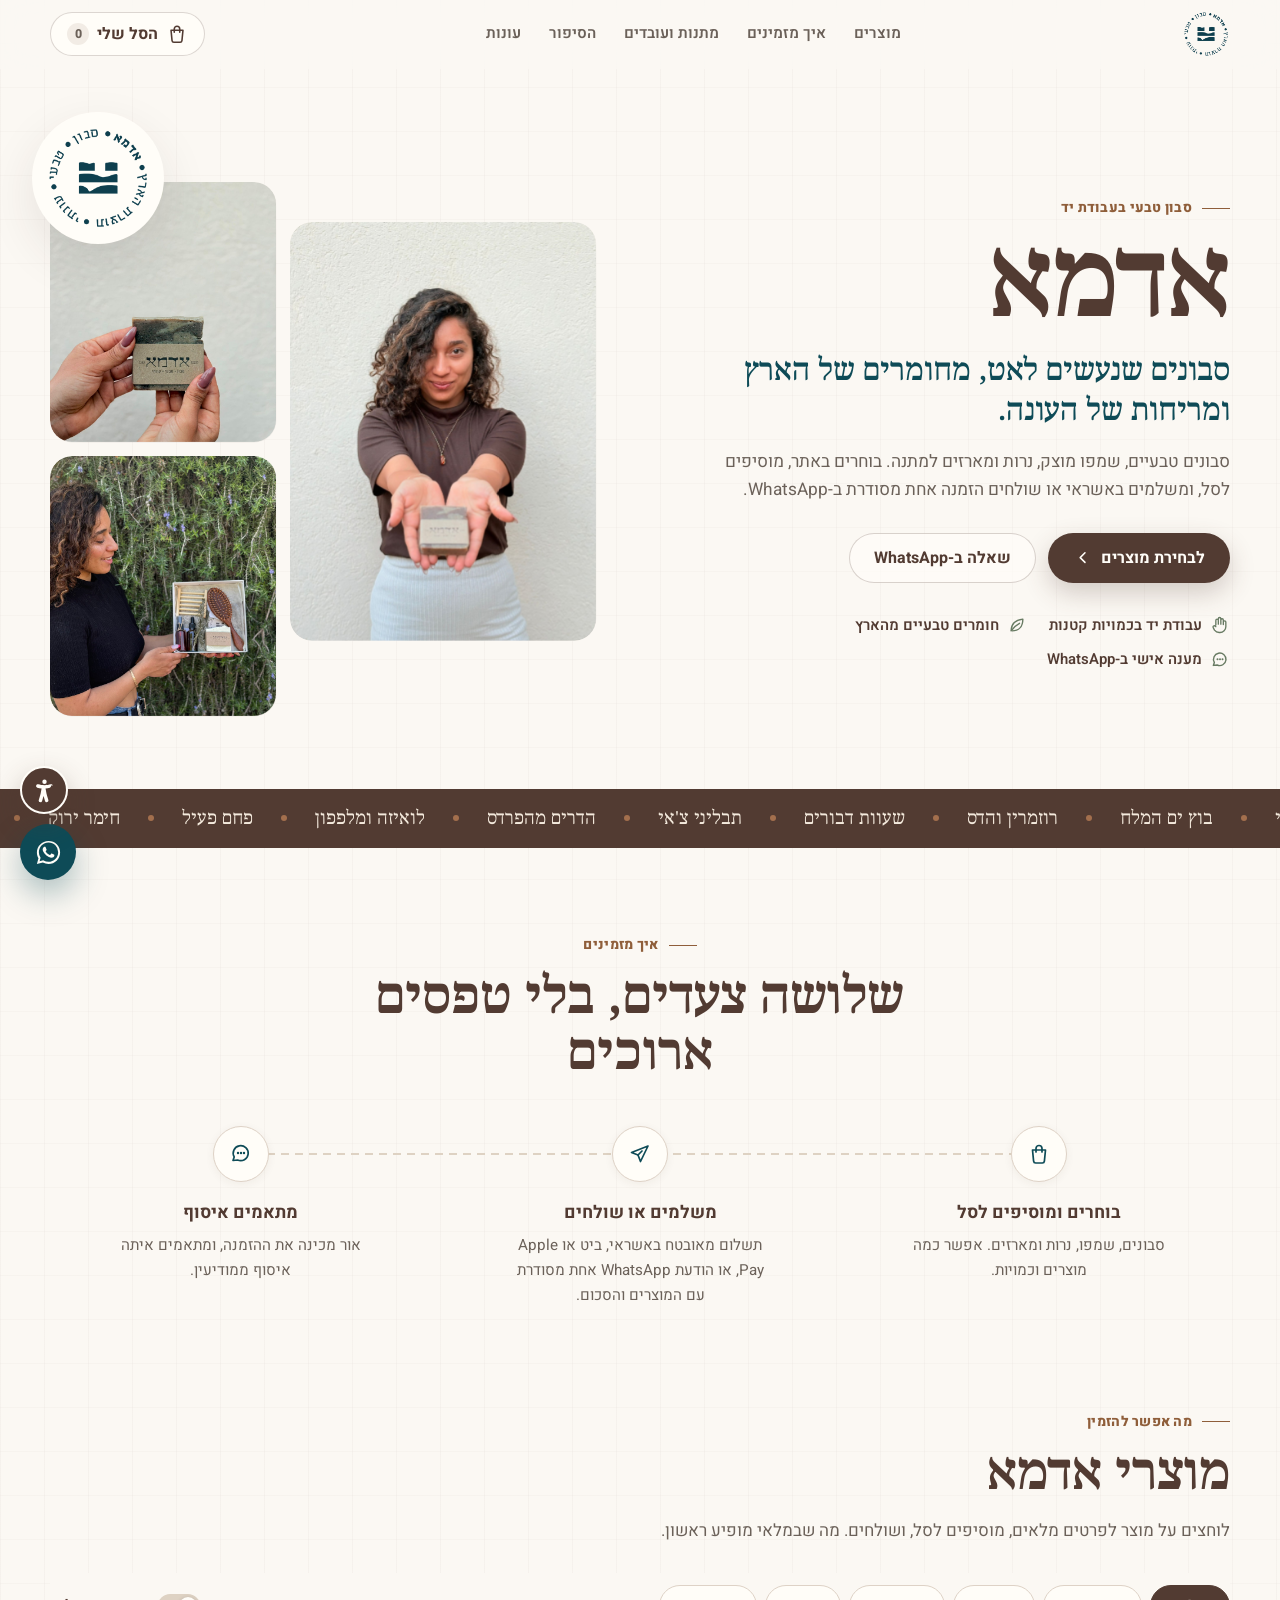
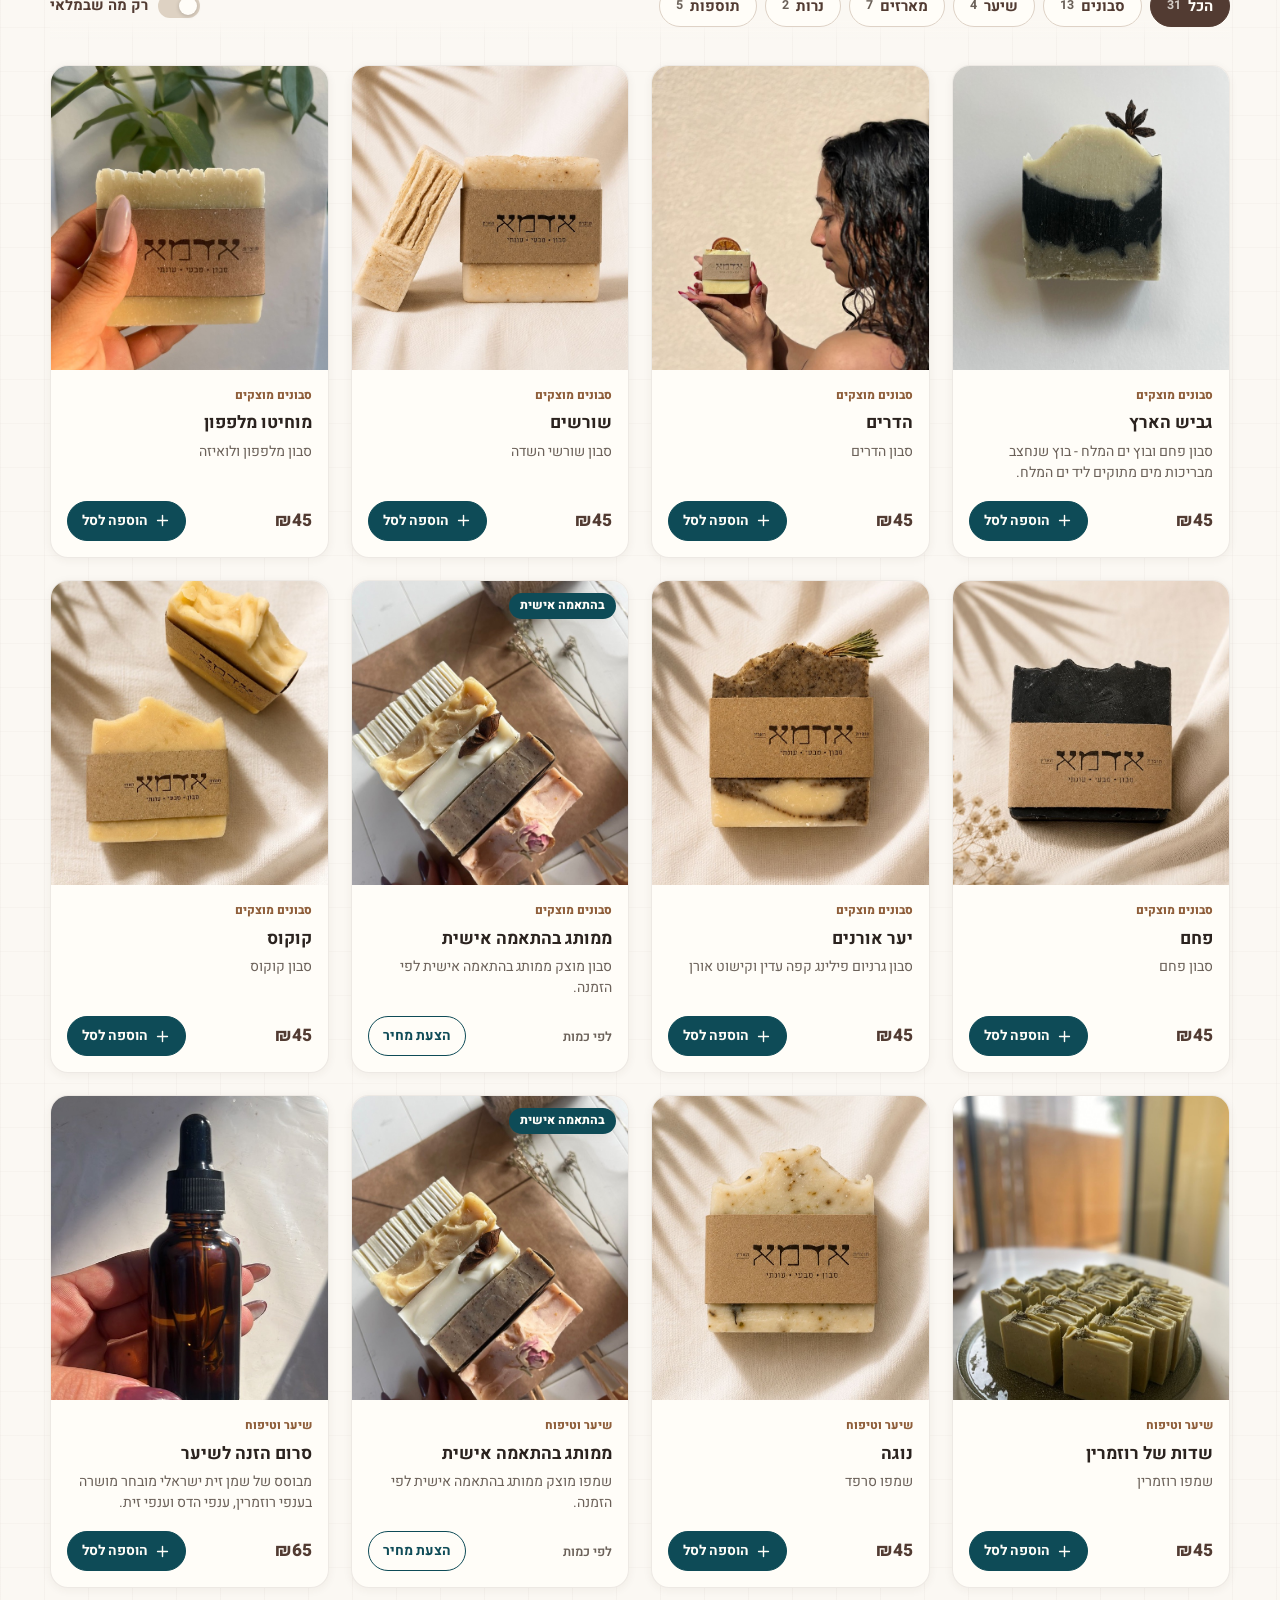
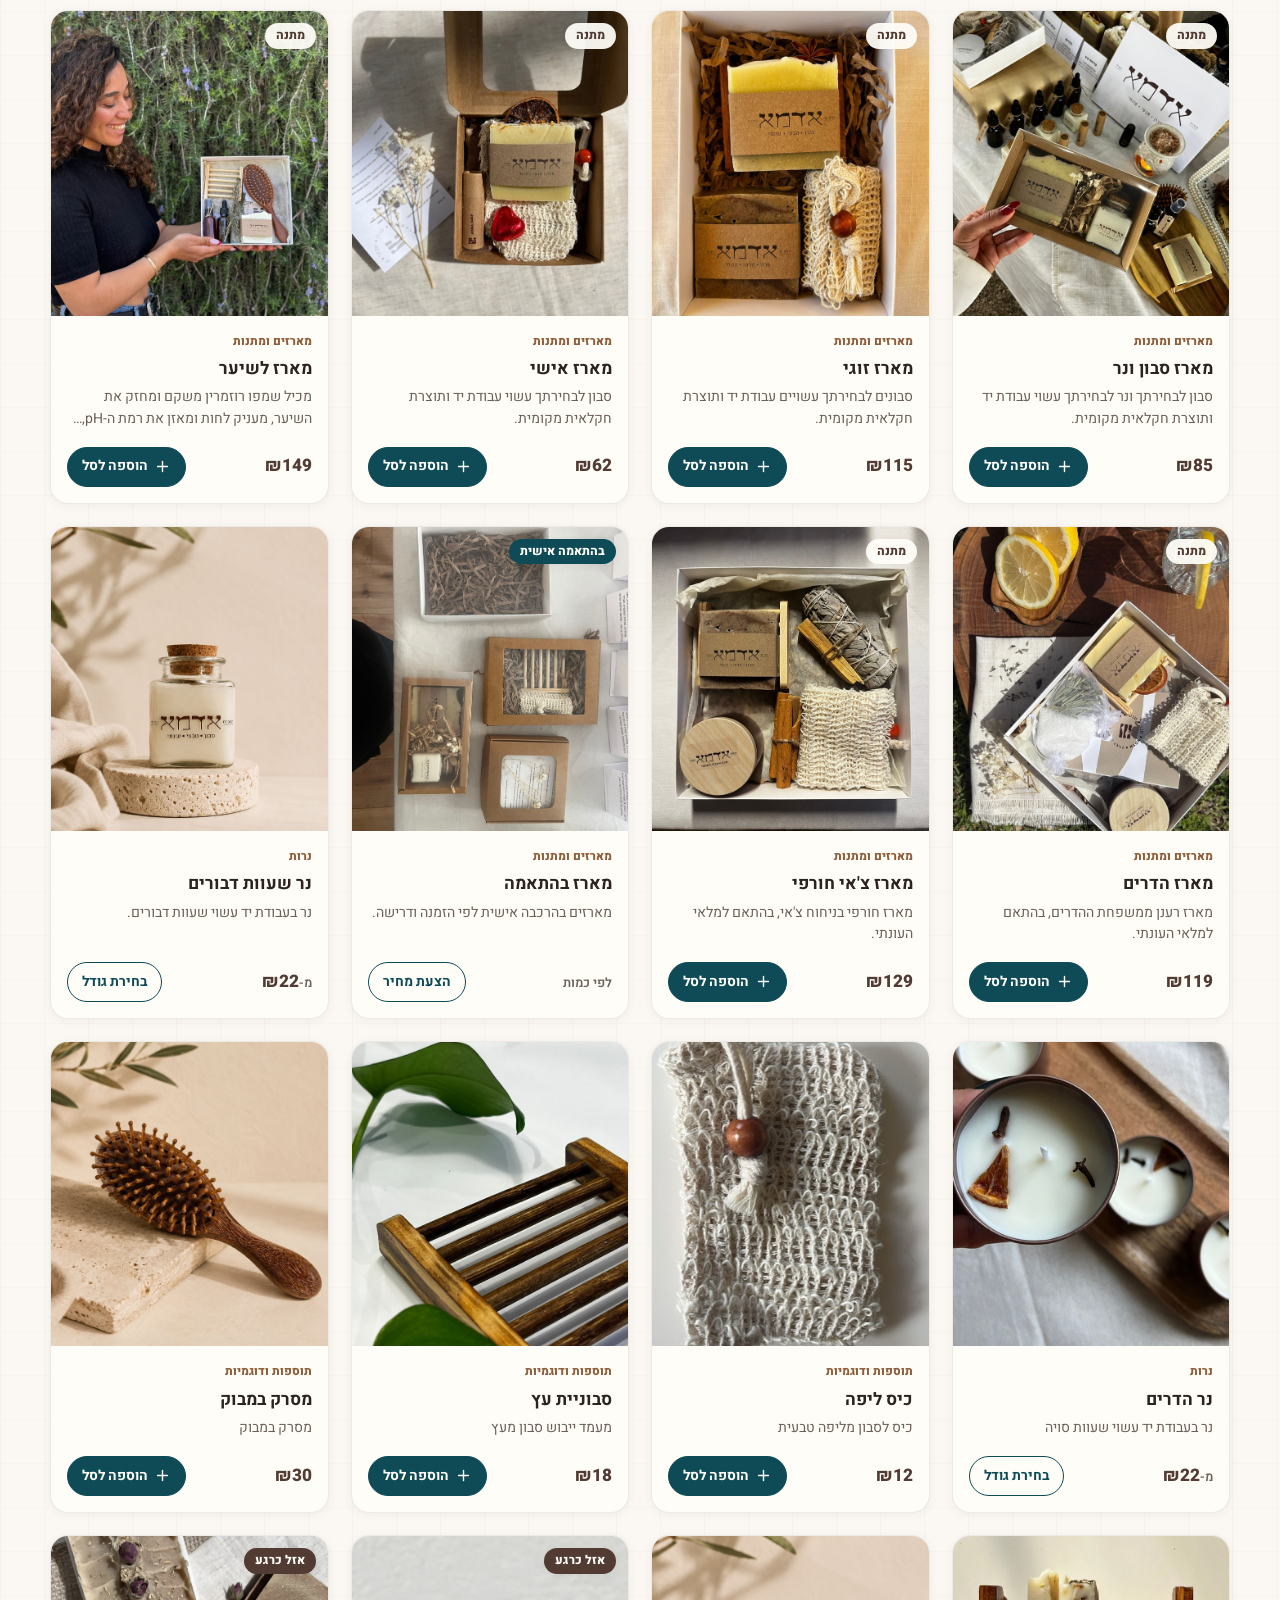
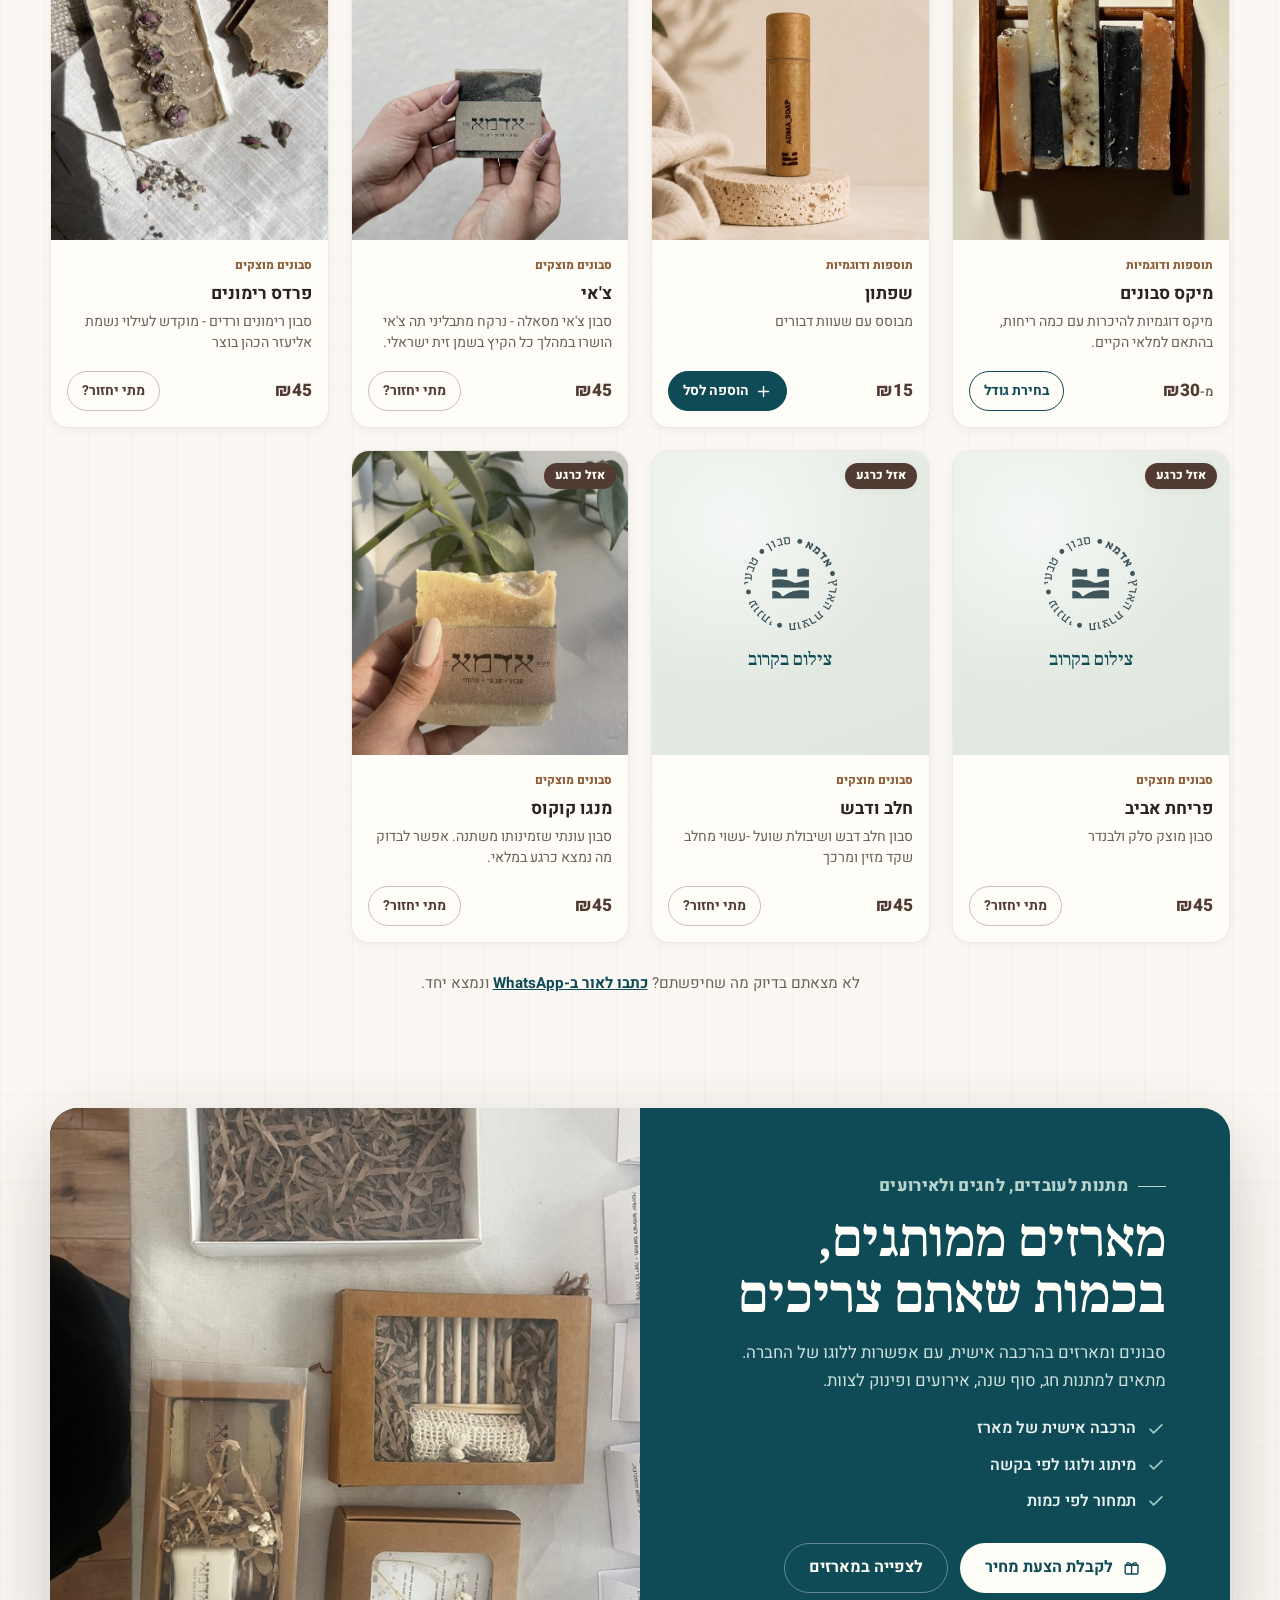
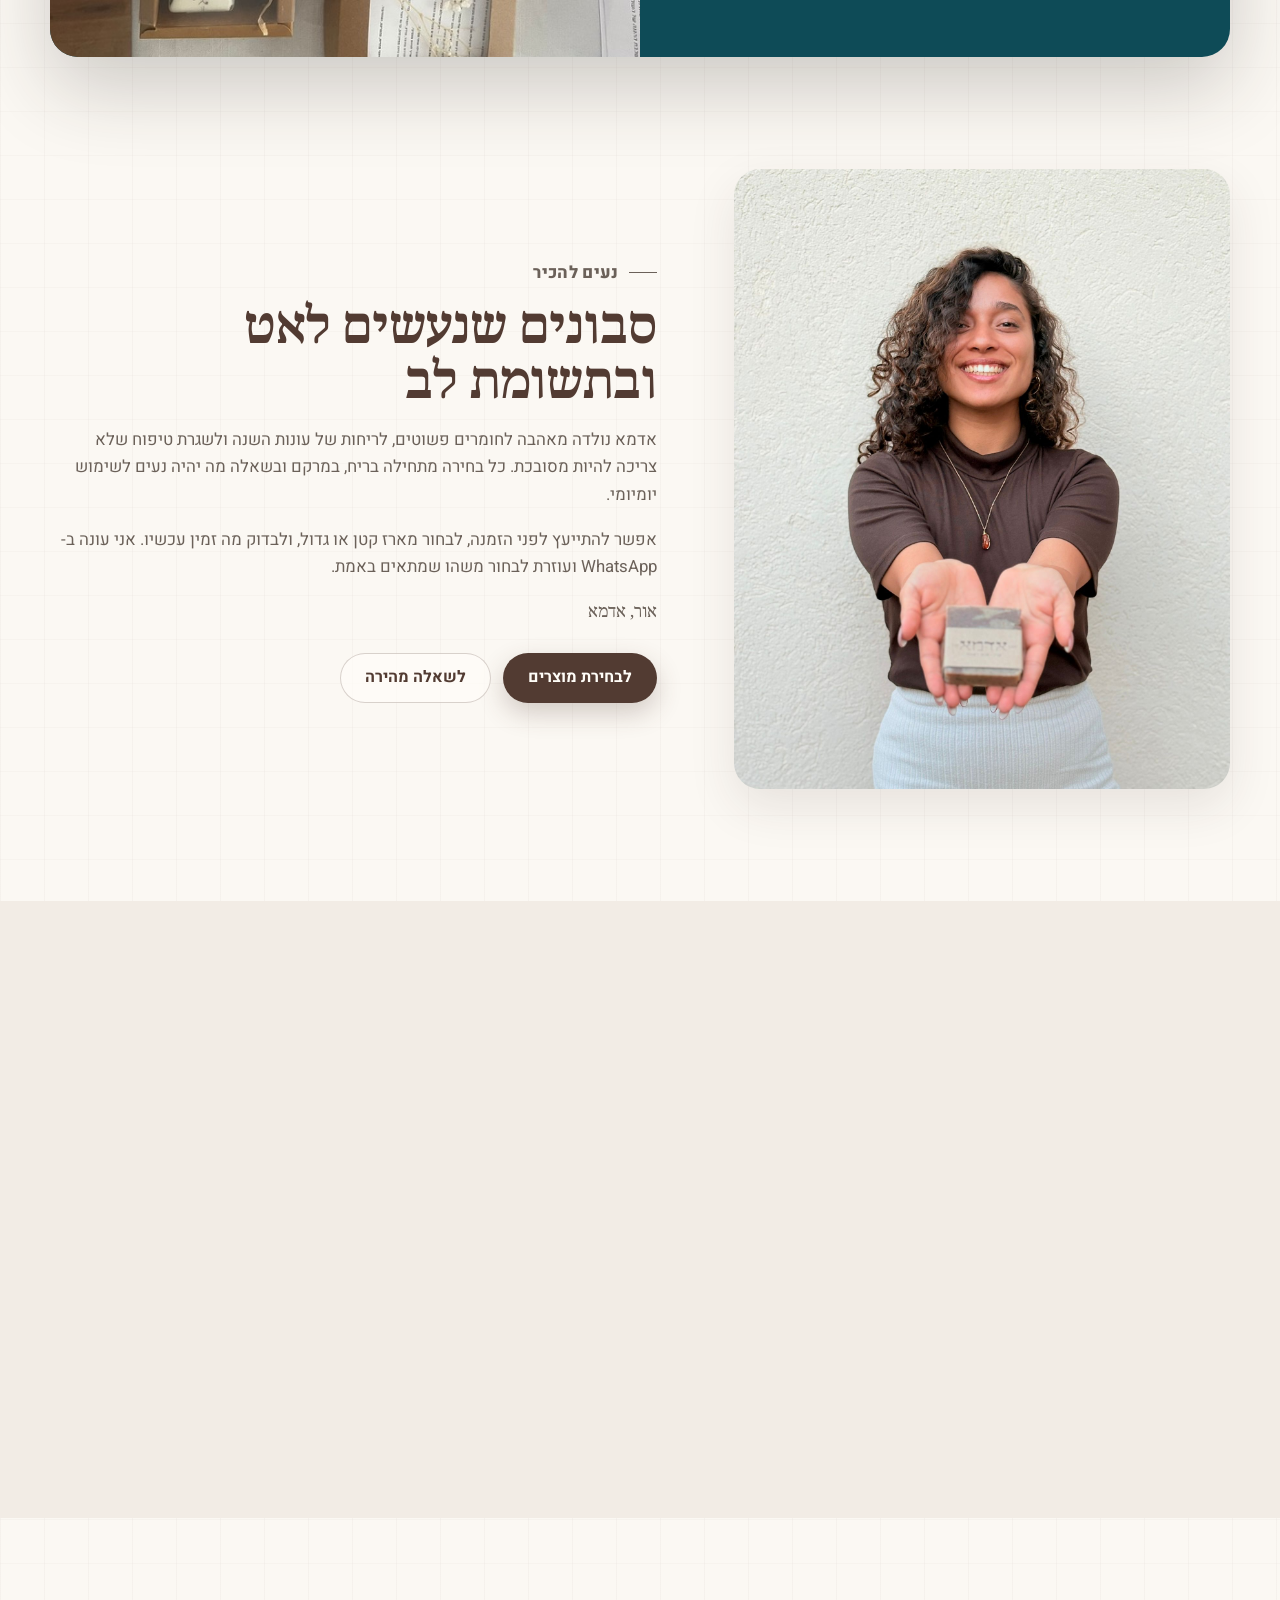
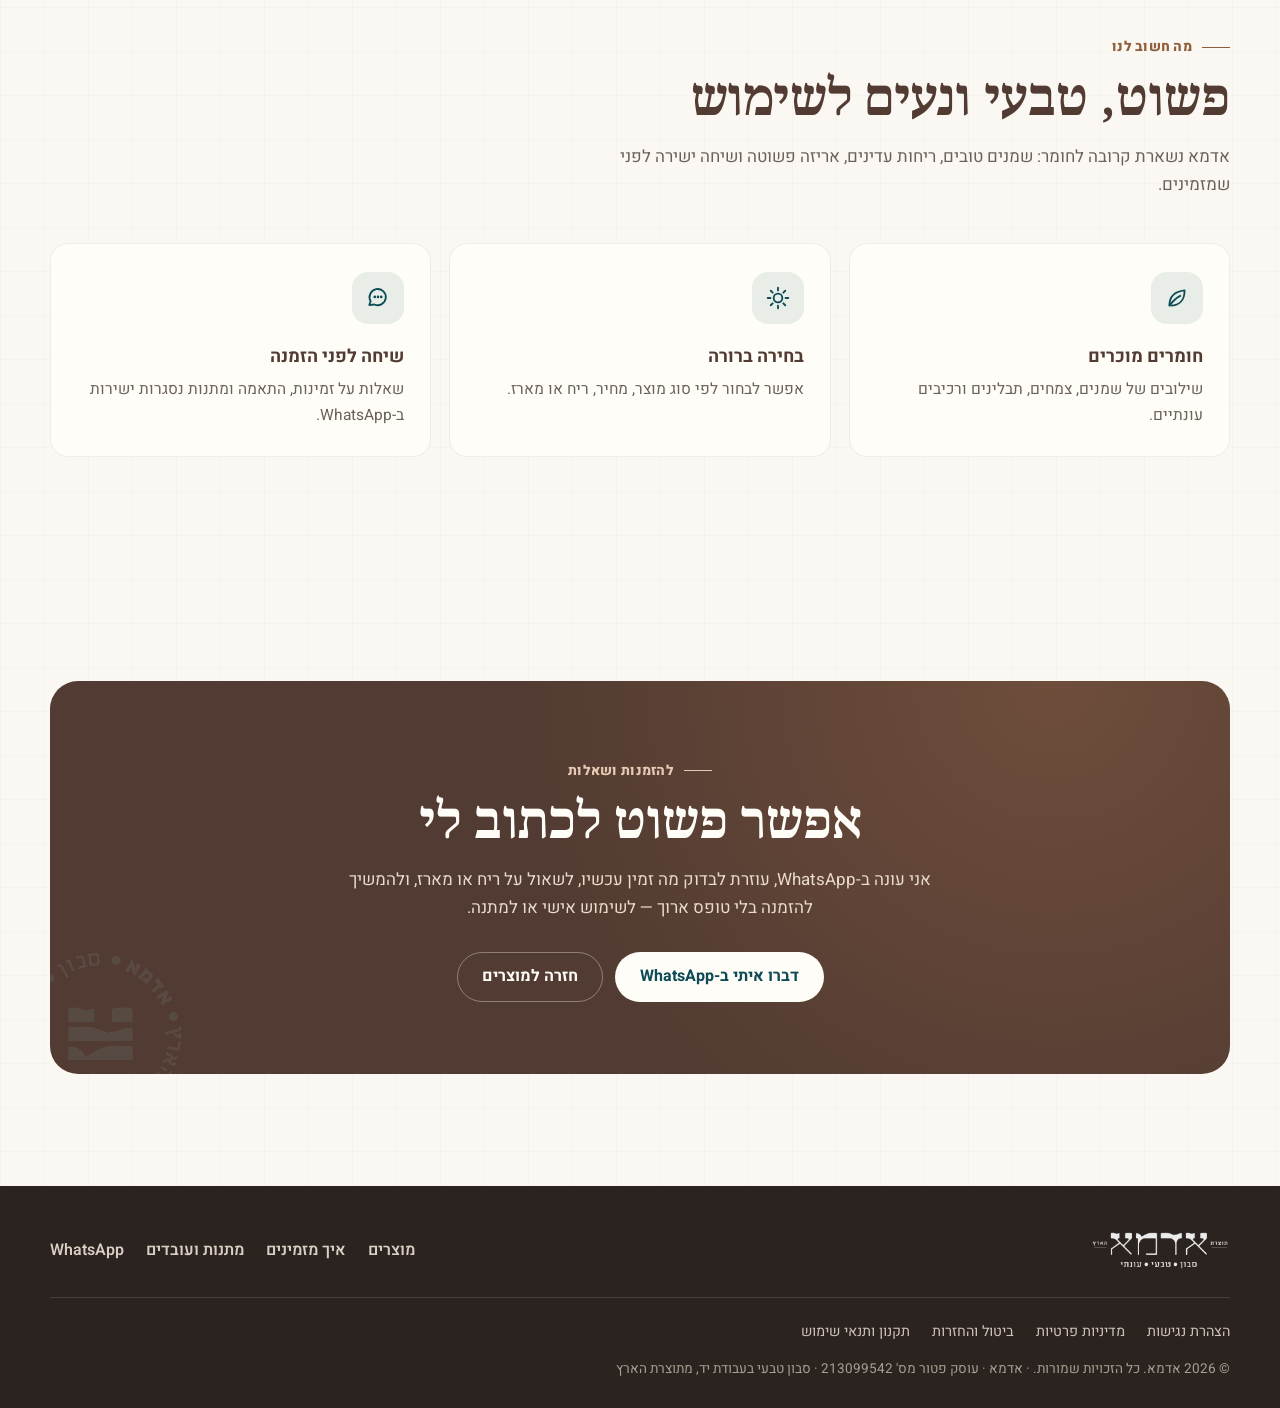
==== index.html @ 4be5a3c2 "Add card checkout via Grow, thanks page, emblem in header Co-Authored-By: Claude Fable 5.1 <noreply@" ====
<!DOCTYPE html>
<html lang="he" dir="rtl">
<head>
  <meta charset="UTF-8">
  <meta name="viewport" content="width=device-width, initial-scale=1.0, viewport-fit=cover">
  <title>אדמא | סבון טבעי עונתי מתוצרת הארץ</title>
  <meta name="description" content="אדמא - סבונים טבעיים, שמפו מוצק, נרות ומארזים עונתיים בעבודת יד. בוחרים באתר ומשלמים באשראי, או שולחים הזמנה ב-WhatsApp.">
  <meta name="theme-color" content="#fbf8f3">
  <link rel="canonical" href="https://admasoaps.com/">
  <meta property="og:title" content="אדמא | סבון טבעי עונתי">
  <meta property="og:description" content="סבונים טבעיים, שמפו מוצק ומארזים עונתיים בעבודת יד. בוחרים באתר ומשלמים באשראי, או ממשיכים להזמנה ב-WhatsApp.">
  <meta property="og:type" content="website">
  <meta property="og:locale" content="he_IL">
  <meta property="og:url" content="https://admasoaps.com/">
  <meta property="og:image" content="https://admasoaps.com/assets/images/product-7.jpg">
  <meta name="twitter:card" content="summary_large_image">
  <link rel="icon" type="image/png" href="assets/images/adma-emblem-teal.png">
  <link rel="apple-touch-icon" href="assets/images/adma-emblem-teal.png">
  <link rel="preconnect" href="https://fonts.googleapis.com">
  <link rel="preconnect" href="https://fonts.gstatic.com" crossorigin>
  <link href="https://fonts.googleapis.com/css2?family=Heebo:wght@300;400;500;600;700;800&amp;family=Noto+Serif+Hebrew:wght@500;600;700&amp;display=swap" rel="stylesheet">
  <script>
    (function () {
      var r = document.documentElement;
      r.classList.add("js");
      try {
        var a = JSON.parse(localStorage.getItem("adma-a11y"));
        if (a && a.motion) r.classList.add("a11y-motion");
      } catch (e) {}
    })();
  </script>
  <style>
    *, *::before, *::after { box-sizing: border-box; }

    :root {
      --earth: #523b32;
      --earth-soft: #745f55;
      --forest: #0e4b57;
      --forest-deep: #0a3943;
      --leaf: #687b63;
      --clay: #a36f4d;
      --clay-text: #8f5e3a;
      --sand: #ded2c3;
      --paper: #fbf8f3;
      --wash: #f2ece5;
      --mint: #e8eee7;
      --ink: #2b231f;
      --muted: #6b6159;
      --line: #ded2c6;
      --white: #fffdf8;
      --shadow-sm: 0 2px 10px rgba(61, 43, 35, 0.06);
      --shadow: 0 18px 48px rgba(61, 43, 35, 0.1);
      --shadow-lg: 0 30px 80px rgba(43, 35, 31, 0.22);
      --radius: 18px;
      --radius-sm: 12px;
      --ease: cubic-bezier(0.22, 1, 0.36, 1);
      --header-h: 68px;
      --serif: "Noto Serif Hebrew", Georgia, serif;
    }

    html { scroll-behavior: smooth; scroll-padding-top: calc(var(--header-h) + 16px); }
    html.modal-open { overflow: hidden; }

    body {
      margin: 0;
      font-family: "Heebo", Arial, sans-serif;
      color: var(--ink);
      background: var(--paper);
      line-height: 1.65;
      overflow-x: hidden;
      -webkit-font-smoothing: antialiased;
    }

    img { display: block; max-width: 100%; }
    figure { margin: 0; }
    a { color: inherit; }
    button { font: inherit; color: inherit; }
    h1, h2, h3, p { margin-top: 0; }

    .sr-only {
      position: absolute; width: 1px; height: 1px; padding: 0; margin: -1px;
      overflow: hidden; clip: rect(0, 0, 0, 0); white-space: nowrap; border: 0;
    }

    .icon { width: 1.2em; height: 1.2em; flex: 0 0 auto; }

    .site-shell {
      min-height: 100vh;
      overflow-x: clip;
      background:
        linear-gradient(90deg, rgba(82, 59, 50, 0.03) 1px, transparent 1px),
        linear-gradient(0deg, rgba(82, 59, 50, 0.025) 1px, transparent 1px),
        var(--paper);
      background-size: 44px 44px;
    }

    .wrap { width: calc(100% - 40px); max-width: 1180px; margin: 0 auto; }

    /* ===== Buttons ===== */
    .btn {
      position: relative;
      display: inline-flex;
      align-items: center;
      justify-content: center;
      gap: 9px;
      min-height: 50px;
      padding: 0 24px;
      border: 1px solid transparent;
      border-radius: 999px;
      font-weight: 700;
      font-size: 1rem;
      text-decoration: none;
      cursor: pointer;
      overflow: hidden;
      isolation: isolate;
      transition: transform 220ms var(--ease), box-shadow 220ms var(--ease), background 200ms ease, color 200ms ease, border-color 200ms ease;
    }
    .btn:hover { transform: translateY(-2px); }
    .btn:active { transform: translateY(0) scale(0.98); }
    .btn-primary { background: var(--earth); color: var(--white); box-shadow: 0 10px 26px rgba(82, 59, 50, 0.24); }
    .btn-primary:hover { background: #45312a; box-shadow: 0 14px 32px rgba(82, 59, 50, 0.3); }
    .btn-forest { background: var(--forest); color: var(--white); box-shadow: 0 10px 26px rgba(14, 75, 87, 0.24); }
    .btn-forest:hover { background: var(--forest-deep); }
    .btn-ghost { background: rgba(255, 253, 248, 0.7); color: var(--earth); border-color: rgba(82, 59, 50, 0.22); }
    .btn-ghost:hover { background: var(--white); border-color: var(--earth); }
    .btn-light { background: var(--white); color: var(--forest); }
    .btn-block { width: 100%; }
    .btn-sm { min-height: 40px; padding: 0 16px; font-size: 0.92rem; }

    /* soft light sweep on primary buttons */
    .btn-primary::after, .btn-forest::after {
      content: "";
      position: absolute;
      inset: 0;
      z-index: -1;
      background: linear-gradient(100deg, transparent 30%, rgba(255, 255, 255, 0.18) 50%, transparent 70%);
      transform: translateX(120%);
      transition: transform 700ms var(--ease);
    }
    .btn-primary:hover::after, .btn-forest:hover::after { transform: translateX(-120%); }

    /* ===== Header ===== */
    .topbar {
      position: sticky;
      top: 0;
      z-index: 40;
      background: rgba(251, 248, 243, 0.82);
      backdrop-filter: blur(16px) saturate(1.2);
      -webkit-backdrop-filter: blur(16px) saturate(1.2);
      border-bottom: 1px solid transparent;
      transition: border-color 250ms ease, box-shadow 250ms ease, background 250ms ease;
    }
    .topbar.scrolled {
      background: rgba(251, 248, 243, 0.95);
      border-bottom-color: rgba(82, 59, 50, 0.1);
      box-shadow: 0 8px 30px rgba(61, 43, 35, 0.06);
    }
    .nav { height: var(--header-h); display: flex; align-items: center; justify-content: space-between; gap: 20px; }
    .brand { display: inline-flex; text-decoration: none; }
    .brand img { width: 48px; height: 48px; object-fit: contain; transform-origin: right center; transition: transform 300ms var(--ease); }
    .topbar.scrolled .brand img { transform: scale(0.9); }
    .nav-links { display: flex; align-items: center; gap: 28px; font-size: 0.95rem; font-weight: 600; color: var(--muted); }
    .nav-links a { position: relative; text-decoration: none; padding: 6px 0; transition: color 160ms ease; }
    .nav-links a::after {
      content: ""; position: absolute; right: 0; left: 0; bottom: 0; height: 2px; border-radius: 2px;
      background: var(--clay); transform: scaleX(0); transform-origin: right; transition: transform 280ms var(--ease);
    }
    .nav-links a:hover { color: var(--earth); }
    .nav-links a:hover::after { transform: scaleX(1); }
    .nav-actions { display: flex; align-items: center; gap: 10px; }

    .cart-btn {
      position: relative;
      display: inline-flex; align-items: center; gap: 8px;
      min-height: 44px; padding: 0 16px;
      border: 1px solid rgba(82, 59, 50, 0.2); border-radius: 999px;
      background: var(--white); color: var(--earth); font-weight: 700; cursor: pointer;
      transition: border-color 180ms ease, background 180ms ease, transform 200ms var(--ease);
    }
    .cart-btn:hover { border-color: var(--earth); transform: translateY(-1px); }
    .cart-btn .icon { width: 22px; height: 22px; }
    .cart-count {
      min-width: 22px; height: 22px; padding: 0 6px; border-radius: 999px;
      display: inline-grid; place-items: center;
      background: var(--forest); color: var(--white); font-size: 0.78rem; font-weight: 800; line-height: 1;
    }
    .cart-count[data-empty="true"] { background: var(--wash); color: var(--muted); }
    .bump { animation: bump 520ms var(--ease); }
    @keyframes bump { 0% { transform: scale(1); } 30% { transform: scale(1.35); } 60% { transform: scale(0.92); } 100% { transform: scale(1); } }

    .menu-btn {
      display: none;
      width: 44px; height: 44px; border-radius: 999px;
      border: 1px solid rgba(82, 59, 50, 0.2); background: var(--white); color: var(--earth);
      place-items: center; cursor: pointer;
    }
    .menu-btn .icon { width: 22px; height: 22px; }

    /* ===== Hero ===== */
    .hero { padding: clamp(36px, 6vw, 84px) 0 clamp(40px, 6vw, 72px); overflow: hidden; }
    .hero-grid { display: grid; grid-template-columns: 1.02fr 0.98fr; gap: clamp(32px, 5vw, 72px); align-items: center; }
    .eyebrow {
      display: inline-flex; align-items: center; gap: 10px;
      margin: 0 0 14px; color: var(--clay-text); font-size: 0.86rem; font-weight: 800; letter-spacing: 0.02em;
    }
    .eyebrow::before { content: ""; width: 28px; height: 1px; background: currentColor; }
    .hero h1 {
      margin: 0 0 18px;
      font-family: var(--serif);
      font-weight: 700;
      font-size: clamp(3.4rem, 9vw, 6.6rem);
      line-height: 0.95;
      color: var(--earth);
      letter-spacing: -0.01em;
    }
    .hero-tagline {
      margin: 0 0 16px;
      font-family: var(--serif);
      font-size: clamp(1.35rem, 2.6vw, 1.85rem);
      line-height: 1.35;
      color: var(--forest);
      font-weight: 600;
    }
    .hero-copy { max-width: 540px; margin: 0 0 28px; color: var(--muted); font-size: 1.08rem; }
    .hero-actions { display: flex; flex-wrap: wrap; gap: 12px; margin-bottom: 30px; }
    .trust { display: flex; flex-wrap: wrap; gap: 10px 22px; padding: 0; margin: 0; list-style: none; color: var(--earth); font-size: 0.93rem; font-weight: 600; }
    .trust li { display: inline-flex; align-items: center; gap: 8px; }
    .trust .icon { color: var(--leaf); width: 20px; height: 20px; }

    .hero-visual { position: relative; display: grid; grid-template-columns: 1.15fr 0.85fr; gap: 14px; align-items: center; }
    .hero-photo { position: relative; border-radius: 22px; overflow: hidden; box-shadow: var(--shadow); background: var(--wash); will-change: transform; }
    .hero-photo img { width: 100%; height: 100%; object-fit: cover; }
    .hero-photo-main { aspect-ratio: 3 / 4.1; }
    .hero-stack { display: grid; gap: 14px; }
    .hero-stack .hero-photo { aspect-ratio: 4 / 4.6; }
    .hero-stack .hero-photo:first-child { margin-top: 36px; }
    /* The seal sits on the empty wall at the top corner of the stack, never over a product */
    .seal-wrap { position: absolute; left: -18px; top: -34px; z-index: 2; }
    .seal {
      width: clamp(96px, 11vw, 132px); height: auto; padding: 12px;
      border-radius: 50%; background: var(--white); box-shadow: var(--shadow);
    }

    /* ===== Marquee ===== */
    .marquee {
      overflow: hidden;
      border-block: 1px solid rgba(82, 59, 50, 0.12);
      background: var(--earth);
      color: #f3e9dc;
      padding: 14px 0;
      direction: ltr;
    }
    .marquee-track { display: flex; width: max-content; gap: 0; }
    .marquee-group { display: flex; align-items: center; flex: 0 0 auto; direction: rtl; }
    .marquee-group span { display: inline-flex; align-items: center; gap: 28px; padding-inline: 14px; font-family: var(--serif); font-size: 1.12rem; white-space: nowrap; }
    .marquee-group span::after { content: ""; width: 6px; height: 6px; border-radius: 50%; background: var(--clay); }

    /* ===== Sections ===== */
    section { position: relative; }
    .section { padding: clamp(64px, 9vw, 112px) 0; }
    .section-head { max-width: 680px; margin-bottom: clamp(28px, 4vw, 44px); }
    .section-head.center { margin-inline: auto; text-align: center; }
    .section-head.center .eyebrow { justify-content: center; }
    h2 {
      margin-bottom: 14px;
      font-family: var(--serif);
      font-size: clamp(2rem, 4.2vw, 3.1rem);
      line-height: 1.12;
      color: var(--earth);
      font-weight: 700;
    }
    .section-lead { margin: 0; color: var(--muted); font-size: 1.06rem; }

    /* ===== How to order ===== */
    .steps-section { padding: clamp(48px, 7vw, 80px) 0 0; }
    .steps {
      position: relative;
      display: grid; grid-template-columns: repeat(3, 1fr); gap: 18px;
      padding: 0; margin: 0; list-style: none; counter-reset: step;
    }
    .steps::before {
      content: ""; position: absolute; top: 27px; right: 16%; left: 16%; height: 2px;
      background: repeating-linear-gradient(90deg, var(--sand) 0 8px, transparent 8px 14px);
      transform-origin: right; transition: transform 1200ms var(--ease) 200ms;
    }
    .js .steps.reveal:not(.in)::before { transform: scaleX(0); }
    .step { position: relative; text-align: center; padding: 0 12px; }
    .step-num {
      position: relative; z-index: 1;
      width: 56px; height: 56px; margin: 0 auto 16px; border-radius: 50%;
      display: grid; place-items: center;
      background: var(--white); border: 1px solid var(--line); color: var(--forest);
      box-shadow: var(--shadow-sm);
    }
    .step-num .icon { width: 24px; height: 24px; }
    .step h3 { margin-bottom: 6px; font-size: 1.1rem; color: var(--earth); }
    .step p { margin: 0 auto; max-width: 260px; color: var(--muted); font-size: 0.95rem; }

    /* ===== Catalog ===== */
    .catalog { padding-top: clamp(56px, 8vw, 96px); }
    .catalog-head { display: flex; align-items: flex-end; justify-content: space-between; gap: 24px; flex-wrap: wrap; }
    .catalog-head .section-head { margin-bottom: 0; }

    .filters {
      position: sticky;
      top: var(--header-h);
      z-index: 30;
      margin: 28px 0 26px;
      padding: 12px 0;
      background: linear-gradient(var(--paper) 72%, rgba(251, 248, 243, 0));
    }
    .filters-inner { display: flex; align-items: center; gap: 12px; }
    .chips { display: flex; gap: 8px; overflow-x: auto; scrollbar-width: none; padding: 2px; margin: -2px; flex: 1 1 auto; }
    .chips::-webkit-scrollbar { display: none; }
    .chip {
      flex: 0 0 auto;
      display: inline-flex; align-items: center; gap: 7px;
      min-height: 42px; padding: 0 16px;
      border: 1px solid var(--line); border-radius: 999px;
      background: var(--white); color: var(--earth);
      font-weight: 700; font-size: 0.93rem; cursor: pointer;
      transition: background 200ms ease, color 200ms ease, border-color 200ms ease, transform 200ms var(--ease);
    }
    .chip small { font-size: 0.78rem; font-weight: 700; color: var(--muted); transition: color 200ms ease; }
    .chip:hover { border-color: var(--earth); transform: translateY(-1px); }
    .chip[aria-pressed="true"] { background: var(--earth); border-color: var(--earth); color: var(--white); }
    .chip[aria-pressed="true"] small { color: rgba(255, 253, 248, 0.75); }
    .toggle {
      flex: 0 0 auto;
      display: inline-flex; align-items: center; gap: 10px;
      font-size: 0.92rem; font-weight: 700; color: var(--earth); cursor: pointer; user-select: none;
    }
    .toggle input { position: absolute; opacity: 0; pointer-events: none; }
    .toggle-track {
      position: relative; width: 42px; height: 24px; border-radius: 999px;
      background: var(--sand); transition: background 220ms ease;
    }
    .toggle-track::after {
      content: ""; position: absolute; top: 3px; right: 3px; width: 18px; height: 18px; border-radius: 50%;
      background: var(--white); box-shadow: 0 1px 4px rgba(0, 0, 0, 0.2); transition: transform 260ms var(--ease);
    }
    .toggle input:checked + .toggle-track { background: var(--forest); }
    .toggle input:checked + .toggle-track::after { transform: translateX(-18px); }
    .toggle input:focus-visible + .toggle-track { outline: 2px solid var(--forest); outline-offset: 3px; }

    .grid { display: grid; grid-template-columns: repeat(4, 1fr); gap: 22px; }
    .card {
      position: relative;
      display: flex; flex-direction: column;
      background: var(--white);
      border: 1px solid rgba(82, 59, 50, 0.1);
      border-radius: var(--radius);
      overflow: hidden;
      box-shadow: var(--shadow-sm);
      transition: transform 360ms var(--ease), box-shadow 360ms var(--ease), border-color 300ms ease;
    }
    .card:hover { transform: translateY(-5px); box-shadow: var(--shadow); border-color: rgba(82, 59, 50, 0.18); }
    .card-media {
      position: relative; display: block; width: 100%; padding: 0; border: 0;
      aspect-ratio: 4 / 4.4; overflow: hidden; background: var(--wash); cursor: zoom-in;
    }
    .card-media img { width: 100%; height: 100%; object-fit: cover; transition: transform 900ms var(--ease), filter 400ms ease; }
    .card:hover .card-media img { transform: scale(1.06); }
    .card.is-out .card-media img { filter: saturate(0.55); }
    .card-quick {
      position: absolute; right: 12px; bottom: 12px;
      padding: 7px 13px; border-radius: 999px;
      background: rgba(255, 253, 248, 0.92); color: var(--earth); font-size: 0.8rem; font-weight: 700;
      opacity: 0; transform: translateY(8px); transition: opacity 260ms ease, transform 300ms var(--ease);
    }
    .card:hover .card-quick, .card-media:focus-visible .card-quick { opacity: 1; transform: none; }
    .badge {
      position: absolute; top: 12px; right: 12px; z-index: 1;
      padding: 5px 11px; border-radius: 999px;
      font-size: 0.76rem; font-weight: 800; line-height: 1.3;
      background: rgba(255, 253, 248, 0.94); color: var(--earth); box-shadow: var(--shadow-sm);
    }
    .badge-out { background: var(--earth); color: var(--white); }
    .badge-custom { background: var(--forest); color: var(--white); }

    .ph {
      width: 100%; height: 100%;
      display: grid; place-items: center; align-content: center; gap: 12px;
      background:
        radial-gradient(circle at 30% 25%, rgba(255, 255, 255, 0.6), transparent 55%),
        linear-gradient(160deg, var(--mint), #dfe7de);
      color: var(--forest); text-align: center; padding: 16px;
    }
    .ph img { width: 42%; height: auto; opacity: 0.85; }
    .ph span { font-family: var(--serif); font-size: 1.05rem; font-weight: 600; }

    .card-body { display: flex; flex-direction: column; gap: 6px; flex: 1 1 auto; padding: 16px 16px 16px; }
    .card-cat { font-size: 0.74rem; font-weight: 800; color: var(--clay-text); }
    .card h3 { margin: 0; font-size: 1.08rem; line-height: 1.35; color: var(--ink); }
    .card-desc {
      margin: 0; color: var(--muted); font-size: 0.88rem; line-height: 1.5;
      display: -webkit-box; -webkit-line-clamp: 2; -webkit-box-orient: vertical; overflow: hidden;
    }
    .card-foot { margin-top: auto; padding-top: 12px; display: flex; align-items: center; justify-content: space-between; gap: 8px; }
    .price { font-weight: 800; font-size: 1.08rem; color: var(--earth); white-space: nowrap; }
    .price small { font-weight: 600; font-size: 0.8rem; color: var(--muted); }
    .add-btn {
      display: inline-flex; align-items: center; justify-content: center; gap: 6px;
      min-height: 40px; padding: 0 14px; border-radius: 999px;
      border: 1px solid var(--forest); background: var(--forest); color: var(--white);
      font-size: 0.86rem; font-weight: 700; text-decoration: none; cursor: pointer; white-space: nowrap;
      transition: background 200ms ease, transform 200ms var(--ease), color 200ms ease, border-color 200ms ease;
    }
    .add-btn:hover { background: var(--forest-deep); transform: translateY(-1px); }
    .add-btn .icon { width: 17px; height: 17px; }
    .add-btn.is-added { background: var(--leaf); border-color: var(--leaf); }
    .add-btn.alt { background: transparent; color: var(--forest); }
    .add-btn.alt:hover { background: var(--mint); }
    .add-btn.muted { background: transparent; color: var(--earth); border-color: rgba(82, 59, 50, 0.3); }
    .add-btn.muted:hover { background: var(--wash); }

    .catalog-empty { grid-column: 1 / -1; text-align: center; padding: 48px 0; color: var(--muted); }
    .catalog-note { margin: 28px 0 0; text-align: center; color: var(--muted); font-size: 0.95rem; }
    .catalog-note a { color: var(--forest); font-weight: 700; }

    .grid.fade-in .card { animation: card-in 520ms var(--ease) both; animation-delay: calc(var(--i, 0) * 40ms); }
    @keyframes card-in { from { opacity: 0; transform: translateY(16px) scale(0.98); } to { opacity: 1; transform: none; } }
    ::view-transition-group(*) { animation-duration: 420ms; animation-timing-function: cubic-bezier(0.22, 1, 0.36, 1); }

    /* ===== Gifts band ===== */
    .gifts { padding: clamp(64px, 9vw, 112px) 0 0; }
    .gifts-card {
      position: relative;
      display: grid; grid-template-columns: 1fr 1fr; align-items: stretch;
      border-radius: 28px; overflow: hidden;
      background: var(--forest); color: #e9f1ef;
      box-shadow: var(--shadow-lg);
    }
    .gifts-text { padding: clamp(32px, 5vw, 64px); display: flex; flex-direction: column; justify-content: center; }
    .gifts-text .eyebrow { color: #b8d3cc; }
    .gifts-text h2 { color: var(--white); }
    .gifts-text p { color: #cfe0dc; font-size: 1.05rem; }
    .gifts-list { list-style: none; padding: 0; margin: 4px 0 28px; display: grid; gap: 10px; }
    .gifts-list li { display: flex; align-items: center; gap: 10px; color: #e9f1ef; font-weight: 600; }
    .gifts-list .icon { color: #9cc7bd; width: 20px; height: 20px; }
    .gifts-actions { display: flex; flex-wrap: wrap; gap: 12px; }
    .gifts-actions .btn-ghost { background: transparent; color: var(--white); border-color: rgba(255, 255, 255, 0.35); }
    .gifts-actions .btn-ghost:hover { border-color: var(--white); background: rgba(255, 255, 255, 0.08); }
    .gifts-media { position: relative; min-height: 340px; overflow: hidden; }
    .gifts-media img { position: absolute; inset: 0; width: 100%; height: 100%; object-fit: cover; transform: scale(1.04); transition: transform 1400ms var(--ease); }
    .gifts-card:hover .gifts-media img { transform: scale(1.09); }

    /* ===== Story ===== */
    .story-layout { display: grid; grid-template-columns: 0.9fr 1.1fr; gap: clamp(32px, 6vw, 80px); align-items: center; }
    .story-media { position: relative; }
    .story-media .frame { border-radius: 26px; overflow: hidden; aspect-ratio: 4 / 5; box-shadow: var(--shadow); }
    .story-media img { width: 100%; height: 100%; object-fit: cover; }
    .story-media::before {
      content: ""; position: absolute; inset: 22px -22px -22px 22px; z-index: -1;
      border-radius: 26px; border: 1px solid var(--sand);
    }
    .story-text p { color: var(--muted); font-size: 1.05rem; }
    .signature { font-family: var(--serif); font-size: 1.4rem; color: var(--earth); margin: 18px 0 26px; }
    .cta-actions { display: flex; flex-wrap: wrap; gap: 12px; }

    /* ===== Seasons ===== */
    .seasons { background: var(--wash); }
    .season-grid { display: grid; grid-template-columns: repeat(4, 1fr); gap: 16px; }
    .season-card {
      --accent: var(--clay);
      position: relative;
      padding: 28px 24px 26px;
      border-radius: var(--radius);
      background: var(--white);
      border: 1px solid rgba(82, 59, 50, 0.08);
      overflow: hidden;
      transition: transform 360ms var(--ease), box-shadow 360ms var(--ease);
    }
    .season-card::before {
      content: ""; position: absolute; top: 0; right: 0; left: 0; height: 4px;
      background: var(--accent); transform: scaleX(0.25); transform-origin: right; transition: transform 500ms var(--ease);
    }
    .season-card:hover { transform: translateY(-4px); box-shadow: var(--shadow); }
    .season-card:hover::before, .season-card.is-now::before { transform: scaleX(1); }
    .season-card small { display: block; margin-bottom: 8px; font-size: 0.82rem; font-weight: 800; color: var(--accent); }
    .season-card h3 { margin-bottom: 8px; font-family: var(--serif); font-size: 1.4rem; color: var(--earth); }
    .season-card p { margin: 0; color: var(--muted); font-size: 0.95rem; }
    .season-card.is-now { box-shadow: var(--shadow); border-color: rgba(82, 59, 50, 0.16); }
    .now-badge {
      position: absolute; top: 18px; left: 18px;
      display: inline-flex; align-items: center; gap: 6px;
      padding: 4px 10px; border-radius: 999px; background: var(--mint); color: var(--forest);
      font-size: 0.74rem; font-weight: 800;
    }
    .now-badge::before { content: ""; width: 7px; height: 7px; border-radius: 50%; background: var(--forest); animation: pulse 2s ease-in-out infinite; }
    @keyframes pulse { 0%, 100% { opacity: 1; transform: scale(1); } 50% { opacity: 0.35; transform: scale(0.7); } }
    .summer { --accent: #b0803f; }
    .autumn { --accent: #a36f4d; }
    .spring { --accent: #687b63; }
    .winter { --accent: #0e4b57; }

    /* ===== Values ===== */
    .values-grid { display: grid; grid-template-columns: repeat(3, 1fr); gap: 18px; }
    .value-card { padding: 28px 26px; border-radius: var(--radius); background: var(--white); border: 1px solid rgba(82, 59, 50, 0.08); }
    .value-icon {
      width: 52px; height: 52px; border-radius: 16px; margin-bottom: 18px;
      display: grid; place-items: center; background: var(--mint); color: var(--forest);
      transition: transform 400ms var(--ease);
    }
    .value-card:hover .value-icon { transform: rotate(-8deg) scale(1.06); }
    .value-icon .icon { width: 26px; height: 26px; }
    .value-card h3 { margin-bottom: 6px; font-size: 1.12rem; color: var(--earth); }
    .value-card p { margin: 0; color: var(--muted); font-size: 0.97rem; }

    /* ===== Contact ===== */
    .contact { padding: clamp(64px, 9vw, 112px) 0; }
    .contact-card {
      position: relative; overflow: hidden;
      padding: clamp(40px, 6vw, 72px) clamp(24px, 5vw, 64px);
      border-radius: 28px; text-align: center;
      background: radial-gradient(circle at 85% 0%, rgba(163, 111, 77, 0.35), transparent 50%), var(--earth);
      color: #f3e9dc;
    }
    .contact-card h2 { color: var(--white); }
    .contact-card .eyebrow { color: #e5c9b0; justify-content: center; }
    .contact-card .section-lead { color: #eadccd; max-width: 620px; margin: 0 auto 30px; }
    .contact-card .cta-actions { justify-content: center; }
    .contact-card .btn-ghost { background: transparent; color: var(--white); border-color: rgba(255, 255, 255, 0.35); }
    .contact-card .btn-ghost:hover { border-color: var(--white); background: rgba(255, 255, 255, 0.08); }
    .contact-seal { position: absolute; width: 180px; left: -40px; bottom: -50px; opacity: 0.08; filter: brightness(10); }

    /* ===== Footer ===== */
    footer { background: var(--ink); color: #d9cec4; padding: 44px 0 28px; }
    .footer-inner { display: flex; align-items: center; justify-content: space-between; gap: 20px; flex-wrap: wrap; }
    .footer-inner img { width: 140px; filter: brightness(0) invert(0.92); }
    .footer-links { display: flex; gap: 22px; flex-wrap: wrap; }
    .footer-links a { text-decoration: none; font-weight: 600; }
    .footer-links a:hover { color: var(--white); text-decoration: underline; }
    .footer-legal { display: flex; flex-wrap: wrap; gap: 8px 22px; margin-top: 26px; padding-top: 22px; border-top: 1px solid rgba(255, 255, 255, 0.12); font-size: 0.9rem; }
    .footer-legal a { color: #cfc3b8; text-decoration: none; }
    .footer-legal a:hover { color: var(--white); text-decoration: underline; }
    .footer-business { margin: 14px 0 0; font-size: 0.85rem; color: #a99d92; }

    /* ===== Floating buttons ===== */
    .wa-float, .a11y-toggle {
      position: fixed; left: 20px; z-index: 50;
      display: grid; place-items: center; border-radius: 999px; cursor: pointer;
      transition: transform 220ms var(--ease), box-shadow 220ms ease, bottom 360ms var(--ease), opacity 260ms ease, visibility 260ms;
    }
    .wa-float { bottom: 20px; width: 56px; height: 56px; color: var(--white); background: var(--forest); box-shadow: 0 14px 32px rgba(14, 75, 87, 0.34); }
    .wa-float svg { width: 29px; height: 29px; }
    .a11y-toggle { bottom: 86px; width: 48px; height: 48px; border: 2px solid var(--white); color: var(--white); background: var(--earth); box-shadow: 0 12px 28px rgba(82, 59, 50, 0.3); }
    .a11y-toggle svg { width: 25px; height: 25px; }
    .wa-float:hover, .a11y-toggle:hover { transform: translateY(-2px) scale(1.05); }

    /* ===== Mobile cart bar ===== */
    .cart-bar {
      position: fixed; right: 12px; left: 12px; bottom: calc(12px + env(safe-area-inset-bottom));
      z-index: 45;
      display: none; align-items: center; justify-content: space-between; gap: 12px;
      min-height: 60px; padding: 8px 8px 8px 18px;
      border: 0; border-radius: 999px;
      background: var(--earth); color: var(--white);
      box-shadow: 0 18px 44px rgba(43, 35, 31, 0.35);
      cursor: pointer; text-align: right;
      transform: translateY(160%); transition: transform 460ms var(--ease);
    }
    .cart-bar.show { transform: none; }
    .cart-bar-info { display: flex; align-items: center; gap: 10px; padding-right: 8px; font-weight: 700; }
    .cart-bar-info .cart-count { background: var(--white); color: var(--earth); }
    .cart-bar-cta { display: inline-flex; align-items: center; gap: 6px; padding: 0 18px; min-height: 44px; border-radius: 999px; background: var(--white); color: var(--earth); font-weight: 800; }

    /* ===== Dialogs (quick view, cart, menu) ===== */
    dialog { padding: 0; border: 0; color: var(--ink); background: transparent; max-width: none; max-height: none; }
    dialog::backdrop { background: rgba(43, 35, 31, 0); transition: background 280ms ease; }
    dialog.is-open::backdrop { background: rgba(43, 35, 31, 0.5); backdrop-filter: blur(3px); }

    .quick {
      width: min(920px, calc(100% - 32px));
      margin: auto;
      border-radius: 24px; overflow: hidden;
      background: var(--white); box-shadow: var(--shadow-lg);
      opacity: 0; transform: translateY(24px) scale(0.97);
      transition: opacity 260ms ease, transform 360ms var(--ease);
    }
    .quick.is-open { opacity: 1; transform: none; }
    .qv { display: grid; grid-template-columns: 1fr 1fr; max-height: min(88vh, 720px); }
    .qv-media { background: var(--wash); min-height: 320px; overflow: hidden; }
    .qv-media img, .qv-media .ph { width: 100%; height: 100%; object-fit: cover; }
    .qv-body { position: relative; padding: 34px 32px 28px; overflow-y: auto; }
    .qv-body h2 { font-size: clamp(1.7rem, 3vw, 2.2rem); margin-bottom: 8px; }
    .qv-price { font-size: 1.5rem; font-weight: 800; color: var(--earth); margin-bottom: 10px; }
    .qv-stock { display: inline-flex; align-items: center; gap: 7px; margin-bottom: 16px; font-size: 0.9rem; font-weight: 700; }
    .qv-stock::before { content: ""; width: 8px; height: 8px; border-radius: 50%; background: currentColor; }
    .qv-stock.in { color: #3f6b3a; }
    .qv-stock.out { color: var(--clay-text); }
    .qv-desc { color: var(--muted); }
    .qv-info { display: grid; gap: 10px; margin: 18px 0; padding: 16px 0; border-block: 1px solid var(--line); }
    .qv-info div { display: grid; grid-template-columns: 76px 1fr; gap: 12px; font-size: 0.94rem; }
    .qv-info dt { font-weight: 800; color: var(--earth); }
    .qv-info dd { margin: 0; color: var(--muted); }
    .qv-note { font-size: 0.9rem; color: var(--forest); background: var(--mint); padding: 10px 14px; border-radius: var(--radius-sm); }
    .qv-variants { border: 0; padding: 0; margin: 0 0 18px; }
    .qv-variants legend { font-weight: 800; color: var(--earth); margin-bottom: 10px; font-size: 0.94rem; }
    .qv-variants .opts { display: flex; flex-wrap: wrap; gap: 8px; }
    .opt input { position: absolute; opacity: 0; pointer-events: none; }
    .opt span {
      display: inline-flex; align-items: center; gap: 8px; min-height: 44px; padding: 0 16px;
      border: 1px solid var(--line); border-radius: 999px; cursor: pointer; font-weight: 700;
      transition: border-color 160ms ease, background 160ms ease;
    }
    .opt input:checked + span { border-color: var(--earth); background: var(--wash); box-shadow: inset 0 0 0 1px var(--earth); }
    .opt input:focus-visible + span { outline: 2px solid var(--forest); outline-offset: 2px; }
    .qv-buy { display: flex; gap: 10px; align-items: center; margin-bottom: 12px; }
    .qv-buy .btn { flex: 1 1 auto; }
    .qv-alt { display: inline-block; margin-top: 4px; color: var(--forest); font-weight: 700; font-size: 0.92rem; }
    .dialog-close {
      position: absolute; top: 14px; left: 14px; z-index: 2;
      width: 40px; height: 40px; border-radius: 50%; border: 0;
      display: grid; place-items: center; background: var(--wash); color: var(--earth); cursor: pointer;
      transition: background 160ms ease, transform 260ms var(--ease);
    }
    .dialog-close:hover { background: var(--sand); transform: rotate(90deg); }
    .dialog-close .icon { width: 20px; height: 20px; }

    .stepper { display: inline-flex; align-items: center; border: 1px solid var(--line); border-radius: 999px; background: var(--white); }
    .stepper button { width: 40px; height: 40px; border: 0; background: none; cursor: pointer; display: grid; place-items: center; color: var(--earth); border-radius: 50%; }
    .stepper button:hover { background: var(--wash); }
    .stepper button .icon { width: 16px; height: 16px; }
    .stepper output { min-width: 26px; text-align: center; font-weight: 800; }
    .stepper.sm button { width: 32px; height: 32px; }

    .drawer {
      position: fixed; inset: 0 auto 0 0; margin: 0;
      width: min(440px, 100%); height: 100%;
      background: var(--paper); box-shadow: var(--shadow-lg);
      transform: translateX(-102%); transition: transform 420ms var(--ease);
    }
    .drawer.is-open { transform: none; }
    .drawer-menu { inset: 0 0 0 auto; transform: translateX(102%); width: min(360px, 88%); }
    .drawer-inner { display: flex; flex-direction: column; height: 100%; }
    .drawer-head { display: flex; align-items: center; justify-content: space-between; gap: 12px; padding: 20px 22px; border-bottom: 1px solid var(--line); }
    .drawer-head h2 { margin: 0; font-size: 1.5rem; }
    .drawer-head .dialog-close { position: static; }
    .drawer-body { flex: 1 1 auto; overflow-y: auto; padding: 8px 22px; }
    .drawer-foot { padding: 18px 22px calc(18px + env(safe-area-inset-bottom)); border-top: 1px solid var(--line); background: var(--white); }

    .cart-list { list-style: none; margin: 0; padding: 0; }
    .ci { display: grid; grid-template-columns: 64px 1fr auto; gap: 14px; align-items: center; padding: 16px 0; border-bottom: 1px solid var(--line); }
    .ci-thumb { width: 64px; height: 72px; border-radius: 12px; overflow: hidden; background: var(--mint); }
    .ci-thumb img { width: 100%; height: 100%; object-fit: cover; }
    .ci-thumb .ph { padding: 6px; }
    .ci-thumb .ph span { display: none; }
    .ci-name { display: block; font-weight: 700; line-height: 1.35; }
    .ci-meta { display: block; margin-bottom: 8px; color: var(--muted); font-size: 0.85rem; }
    .ci-end { display: grid; justify-items: end; gap: 8px; }
    .ci-total { font-weight: 800; color: var(--earth); }
    .ci-remove { border: 0; background: none; color: var(--muted); font-size: 0.82rem; text-decoration: underline; cursor: pointer; padding: 4px; }
    .ci-remove:hover { color: var(--clay-text); }
    .ci.leaving { animation: ci-out 260ms ease forwards; }
    @keyframes ci-out { to { opacity: 0; transform: translateX(-24px); } }

    .cart-empty { text-align: center; padding: 56px 12px; color: var(--muted); }
    .cart-empty .icon { width: 56px; height: 56px; color: var(--sand); margin: 0 auto 14px; display: block; }
    .cart-empty strong { display: block; font-size: 1.15rem; color: var(--earth); margin-bottom: 6px; }
    .note-field { display: block; margin: 16px 0 6px; font-weight: 700; font-size: 0.92rem; color: var(--earth); }
    .note-field textarea {
      display: block; width: 100%; margin-top: 8px; min-height: 76px; resize: vertical;
      padding: 12px 14px; border: 1px solid var(--line); border-radius: var(--radius-sm);
      background: var(--white); font: inherit; font-weight: 400; color: var(--ink);
    }
    .note-field textarea:focus { outline: 2px solid var(--forest); outline-offset: 1px; border-color: transparent; }
    .cart-total { display: flex; justify-content: space-between; align-items: baseline; margin-bottom: 4px; font-size: 1.1rem; font-weight: 800; color: var(--earth); }
    .cart-total strong { font-size: 1.45rem; }
    .cart-fine { margin: 0 0 14px; font-size: 0.84rem; color: var(--muted); }
    .cart-secondary { display: flex; justify-content: space-between; margin-top: 12px; }
    .link-btn { border: 0; background: none; padding: 6px 2px; color: var(--muted); font-weight: 700; font-size: 0.9rem; cursor: pointer; text-decoration: underline; text-underline-offset: 3px; }
    .link-btn:hover { color: var(--earth); }

    /* ===== Checkout (card payment via Grow) ===== */
    .cart-actions { display: grid; gap: 10px; }
    .cart-actions[hidden], .checkout[hidden] { display: none; }
    .cart-actions .btn-ghost { background: var(--white); }
    .checkout { display: grid; gap: 12px; }
    .checkout-title { margin: 0; font-size: 1.05rem; font-weight: 800; color: var(--earth); }
    .field { display: grid; gap: 6px; font-weight: 700; font-size: 0.9rem; color: var(--earth); }
    .field span small { font-weight: 400; color: var(--muted); }
    .field input {
      width: 100%; min-height: 48px; padding: 0 14px;
      border: 1px solid var(--line); border-radius: var(--radius-sm);
      background: var(--white); font: inherit; font-weight: 400; color: var(--ink);
    }
    .field input:focus { outline: 2px solid var(--forest); outline-offset: 1px; border-color: transparent; }
    .field input[aria-invalid="true"] { border-color: #b0583d; }
    .field-row { display: grid; grid-template-columns: 1fr 1fr; gap: 10px; }
    .checkout-error { margin: 0; padding: 12px 14px; border-radius: var(--radius-sm); background: #f8e8e2; color: #7a3a26; font-size: 0.92rem; line-height: 1.5; }
    .checkout-error a { color: inherit; font-weight: 700; }
    .btn[aria-busy="true"] { pointer-events: none; opacity: 0.75; }
    .btn[aria-busy="true"]::before {
      content: ""; width: 18px; height: 18px; border-radius: 50%;
      border: 2px solid rgba(255, 253, 248, 0.45); border-top-color: var(--white);
      animation: spin 800ms linear infinite;
    }
    @keyframes spin { to { transform: rotate(360deg); } }
    .checkout-secure { margin: 0; text-align: center; font-size: 0.8rem; color: var(--muted); }
    @media (max-width: 420px) { .field-row { grid-template-columns: 1fr; } }

    .menu-links { display: grid; gap: 4px; padding: 16px 0; }
    .menu-links a {
      display: flex; align-items: center; justify-content: space-between;
      padding: 16px 4px; border-bottom: 1px solid var(--line);
      font-family: var(--serif); font-size: 1.35rem; color: var(--earth); text-decoration: none;
    }
    .drawer-menu.is-open .menu-links a { animation: menu-in 480ms var(--ease) both; animation-delay: calc(80ms + var(--i) * 55ms); }
    @keyframes menu-in { from { opacity: 0; transform: translateX(24px); } to { opacity: 1; transform: none; } }

    .toast {
      position: fixed; top: calc(var(--header-h) + 14px); left: 50%; z-index: 60;
      display: inline-flex; align-items: center; gap: 10px;
      width: max-content; max-width: calc(100vw - 32px);
      padding: 12px 18px; border-radius: 999px;
      background: var(--ink); color: var(--white); font-weight: 700; font-size: 0.95rem;
      box-shadow: var(--shadow-lg);
      transform: translate(-50%, -20px); opacity: 0; pointer-events: none;
      transition: opacity 240ms ease, transform 360ms var(--ease);
    }
    .toast.show { opacity: 1; transform: translate(-50%, 0); }
    .toast .icon { color: #9cc7bd; }

    .fly { position: fixed; z-index: 90; pointer-events: none; border-radius: 14px; object-fit: cover; box-shadow: var(--shadow-lg); }

    /* ===== Accessibility widget ===== */
    .a11y-panel {
      position: fixed; bottom: 146px; left: 20px; z-index: 80;
      width: 290px; max-width: calc(100vw - 40px); padding: 18px;
      background: var(--white); border: 1px solid var(--line); border-radius: 16px;
      box-shadow: 0 24px 60px rgba(43, 35, 31, 0.24);
    }
    .a11y-panel[hidden] { display: none; }
    .a11y-panel-head { display: flex; align-items: center; justify-content: space-between; margin-bottom: 14px; }
    .a11y-panel-head h2 { margin: 0; font-family: "Heebo", Arial, sans-serif; font-size: 1.15rem; color: var(--earth); }
    .a11y-close { width: 32px; height: 32px; border: none; background: var(--wash); border-radius: 8px; font-size: 1.4rem; line-height: 1; color: var(--earth); cursor: pointer; }
    .a11y-close:hover { background: var(--sand); }
    .a11y-group { display: grid; grid-template-columns: 1fr 1fr; gap: 8px; }
    .a11y-btn { padding: 12px 8px; border: 1px solid var(--line); border-radius: 10px; background: var(--paper); color: var(--ink); font-size: 0.92rem; font-weight: 700; cursor: pointer; transition: background 160ms ease, border-color 160ms ease; }
    .a11y-btn:hover { background: var(--wash); }
    .a11y-btn[aria-pressed="true"] { background: var(--forest); border-color: var(--forest); color: var(--white); }
    .a11y-actions { margin-top: 14px; padding-top: 14px; border-top: 1px solid var(--line); display: flex; flex-direction: column; gap: 10px; align-items: flex-start; }
    .a11y-reset { border: none; background: none; color: var(--clay-text); font-size: 0.92rem; font-weight: 800; cursor: pointer; padding: 0; }
    .a11y-reset:hover { text-decoration: underline; }
    .a11y-statement { color: var(--forest); font-size: 0.92rem; font-weight: 700; text-decoration: none; }
    .a11y-statement:hover { text-decoration: underline; }

    html.a11y-contrast body,
    html.a11y-contrast .site-shell,
    html.a11y-contrast .seasons,
    html.a11y-contrast .filters { background: #fff !important; }
    html.a11y-contrast p,
    html.a11y-contrast li,
    html.a11y-contrast dd,
    html.a11y-contrast .section-lead,
    html.a11y-contrast .card-desc,
    html.a11y-contrast .hero-copy { color: #000 !important; }
    html.a11y-contrast h1,
    html.a11y-contrast h2,
    html.a11y-contrast h3 { color: #000 !important; }
    html.a11y-contrast .gifts-card p, html.a11y-contrast .gifts-card li, html.a11y-contrast .gifts-card h2,
    html.a11y-contrast .contact-card p, html.a11y-contrast .contact-card h2 { color: #fff !important; }
    html.a11y-contrast .card, html.a11y-contrast .chip { border-color: #000 !important; }
    html.a11y-links a:not(.btn):not(.wa-float):not(.add-btn) { text-decoration: underline !important; text-underline-offset: 2px; font-weight: 800 !important; }
    html.a11y-readable body, html.a11y-readable h1, html.a11y-readable h2, html.a11y-readable h3,
    html.a11y-readable .hero-tagline, html.a11y-readable .marquee-group span, html.a11y-readable .signature {
      font-family: Arial, "Heebo", sans-serif !important; letter-spacing: 0.01em;
    }
    html.a11y-motion *, html.a11y-motion *::before, html.a11y-motion *::after {
      animation: none !important; transition: none !important; scroll-behavior: auto !important;
    }
    html.a11y-motion .marquee-track { transform: none !important; }

    /* ===== Focus & skip link ===== */
    .skip-link {
      position: absolute; top: 8px; right: 8px; z-index: 100;
      padding: 12px 22px; background: var(--earth); color: var(--white); font-weight: 800; border-radius: 8px; text-decoration: none;
      transform: translateY(-160%); transition: transform 200ms ease;
    }
    .skip-link:focus { transform: translateY(0); outline: 3px solid var(--forest); outline-offset: 2px; }
    :focus-visible { outline: 2px solid var(--forest); outline-offset: 3px; border-radius: 5px; }
    :focus:not(:focus-visible) { outline: none; }
    footer :focus-visible, .wa-float:focus-visible, .gifts-card :focus-visible, .contact-card :focus-visible, .cart-bar:focus-visible, .marquee :focus-visible { outline-color: var(--paper); }

    /* ===== Motion (only when the visitor allows it) ===== */
    @media (prefers-reduced-motion: no-preference) {
      .js [data-intro] { animation: intro-up 900ms var(--ease) both; animation-delay: calc(var(--d, 0) * 1ms); }
      .js .hero h1[data-intro] { animation-name: intro-title; }
      .js .hero-photo[data-intro] { animation: intro-photo 1200ms var(--ease) both; animation-delay: calc(var(--d, 0) * 1ms); }
      .js .hero-photo[data-intro] img { animation: intro-zoom 1600ms var(--ease) both; animation-delay: calc(var(--d, 0) * 1ms); }
      .js .seal[data-intro] { animation: intro-seal 1300ms var(--ease) both, spin 48s linear 1500ms infinite; animation-delay: calc(var(--d, 0) * 1ms), 1500ms; }
      .marquee-track { animation: marquee 38s linear infinite; }
      .marquee:hover .marquee-track { animation-play-state: paused; }
      .js .reveal { transition: opacity 900ms var(--ease), transform 900ms var(--ease); transition-delay: var(--reveal-delay, 0ms); }
      .js .reveal:not(.in) { opacity: 0; transform: translateY(26px); }
      .js .reveal.from-side:not(.in) { transform: translateX(-30px); }
      .js .reveal.zoom:not(.in) { transform: scale(0.94); }
    }
    @keyframes intro-up { from { opacity: 0; transform: translateY(22px); } to { opacity: 1; transform: none; } }
    @keyframes intro-title { from { opacity: 0; transform: translateY(30px); letter-spacing: 0.08em; filter: blur(6px); } to { opacity: 1; transform: none; letter-spacing: -0.01em; filter: blur(0); } }
    @keyframes intro-photo { from { clip-path: inset(100% 0 0 0 round 22px); } to { clip-path: inset(0 0 0 0 round 22px); } }
    @keyframes intro-zoom { from { transform: scale(1.25); } to { transform: scale(1); } }
    @keyframes intro-seal { from { opacity: 0; transform: scale(0.4) rotate(-120deg); } to { opacity: 1; transform: none; } }
    @keyframes spin { to { transform: rotate(360deg); } }
    @keyframes marquee { from { transform: translateX(0); } to { transform: translateX(-50%); } }
    @media (prefers-reduced-motion: reduce) {
      html { scroll-behavior: auto; }
      *, *::before, *::after { animation-duration: 0.01ms !important; animation-iteration-count: 1 !important; transition-duration: 0.01ms !important; }
      .marquee-track { width: auto; flex-wrap: wrap; justify-content: center; }
      .marquee-group[aria-hidden="true"] { display: none; }
    }

    /* ===== Responsive ===== */
    @media (max-width: 1080px) {
      .grid { grid-template-columns: repeat(3, 1fr); }
    }
    @media (max-width: 900px) {
      :root { --header-h: 62px; }
      .nav-links { display: none; }
      .menu-btn { display: grid; }
      .cart-btn .cart-label { display: none; }
      .cart-btn { padding: 0 12px; }
      .brand img { width: 138px; }
      .hero-grid, .story-layout, .gifts-card { grid-template-columns: 1fr; }
      .hero-visual { max-width: 560px; }
      .season-grid { grid-template-columns: repeat(2, 1fr); }
      .values-grid { grid-template-columns: 1fr; }
      .gifts-media { min-height: 260px; order: -1; }
      .story-media { max-width: 440px; }
      .story-media::before { inset: 14px -12px -14px 12px; }
      .qv { grid-template-columns: 1fr; max-height: 88vh; overflow-y: auto; }
      .qv-media { min-height: 0; aspect-ratio: 4 / 3; }
      .qv-body { overflow: visible; }
    }
    @media (max-width: 640px) {
      .wrap { width: calc(100% - 32px); }
      .hero { padding-top: 28px; }
      .hero-copy { font-size: 1rem; }
      .hero-actions .btn { flex: 1 1 auto; }
      .hero-visual { gap: 10px; }
      .hero-stack { gap: 10px; }
      .hero-stack .hero-photo:first-child { margin-top: 20px; }
      .seal-wrap { left: -10px; top: -22px; }
      .seal { width: 76px; padding: 8px; }
      .steps { grid-template-columns: 1fr; gap: 22px; }
      .steps::before { display: none; }
      .step { display: grid; grid-template-columns: 56px 1fr; gap: 4px 16px; text-align: right; padding: 0; }
      .step-num { grid-row: span 2; margin: 0; }
      .step h3 { align-self: end; margin: 0; }
      .step p { margin: 0; max-width: none; }
      .filters { margin-inline: -16px; padding-inline: 16px; }
      .filters-inner { flex-direction: column; align-items: stretch; gap: 10px; }
      .toggle { align-self: flex-start; }
      .grid { grid-template-columns: repeat(2, 1fr); gap: 12px; }
      .card-body { padding: 12px 12px 12px; }
      .card h3 { font-size: 0.98rem; }
      .card-desc { display: none; }
      .card-foot { flex-direction: column; align-items: stretch; gap: 8px; padding-top: 8px; }
      .add-btn { width: 100%; }
      .card-quick { display: none; }
      .badge { top: 8px; right: 8px; font-size: 0.7rem; padding: 4px 9px; }
      .season-grid { grid-template-columns: 1fr; }
      .cart-bar { display: flex; }
      .wa-float { width: 50px; height: 50px; bottom: 16px; left: 16px; }
      .wa-float svg { width: 26px; height: 26px; }
      .a11y-toggle { width: 42px; height: 42px; bottom: 74px; left: 20px; }
      .a11y-toggle svg { width: 22px; height: 22px; }
      body.has-cart .wa-float,
      body.hero-in .wa-float { opacity: 0; visibility: hidden; transform: translateY(20px); }
      body.has-cart .a11y-toggle { bottom: 88px; }
      .a11y-panel { bottom: 130px; left: 16px; }
      body.has-cart .a11y-panel { bottom: 140px; }
      .footer-inner { flex-direction: column; align-items: flex-start; }
      body.has-cart footer { padding-bottom: 110px; }
      .qv-body { padding: 24px 20px 22px; }
      .quick { width: 100%; margin: auto 0 0; border-radius: 24px 24px 0 0; transform: translateY(40px); }
      .qv { max-height: 92vh; }
    }
  </style>
</head>
<body>
  <a class="skip-link" href="#main">דלג לתוכן הראשי</a>

  <svg width="0" height="0" style="position:absolute" aria-hidden="true" focusable="false">
    <symbol id="i-bag" viewBox="0 0 24 24"><path d="M5.5 8h13l-1.1 11.2a2 2 0 0 1-2 1.8H8.6a2 2 0 0 1-2-1.8L5.5 8z" fill="none" stroke="currentColor" stroke-width="1.7" stroke-linejoin="round"/><path d="M9 10V6.5a3 3 0 0 1 6 0V10" fill="none" stroke="currentColor" stroke-width="1.7" stroke-linecap="round"/></symbol>
    <symbol id="i-plus" viewBox="0 0 24 24"><path d="M12 5v14M5 12h14" stroke="currentColor" stroke-width="2" stroke-linecap="round" fill="none"/></symbol>
    <symbol id="i-minus" viewBox="0 0 24 24"><path d="M5 12h14" stroke="currentColor" stroke-width="2" stroke-linecap="round" fill="none"/></symbol>
    <symbol id="i-close" viewBox="0 0 24 24"><path d="M6 6l12 12M18 6L6 18" stroke="currentColor" stroke-width="2" stroke-linecap="round" fill="none"/></symbol>
    <symbol id="i-menu" viewBox="0 0 24 24"><path d="M4 7h16M4 12h16M4 17h10" stroke="currentColor" stroke-width="1.8" stroke-linecap="round" fill="none"/></symbol>
    <symbol id="i-check" viewBox="0 0 24 24"><path d="M5 12.5l4.2 4.2L19 7" stroke="currentColor" stroke-width="2.2" stroke-linecap="round" stroke-linejoin="round" fill="none"/></symbol>
    <symbol id="i-leaf" viewBox="0 0 24 24"><path d="M5 19c0-8 5-13 14-14 0 9-5 14-13 14" fill="none" stroke="currentColor" stroke-width="1.7" stroke-linejoin="round"/><path d="M5 19c3-4 6-7 10-9" fill="none" stroke="currentColor" stroke-width="1.7" stroke-linecap="round"/></symbol>
    <symbol id="i-hand" viewBox="0 0 24 24"><path d="M7 12V6.5a1.5 1.5 0 0 1 3 0V11m0-5.5V4.5a1.5 1.5 0 0 1 3 0V11m0-5a1.5 1.5 0 0 1 3 0v5.5m0-3a1.5 1.5 0 0 1 3 0V14a7 7 0 0 1-7 7h-1a7 7 0 0 1-5.6-2.8L4 15.5a1.6 1.6 0 0 1 2.5-2L7 14" fill="none" stroke="currentColor" stroke-width="1.6" stroke-linecap="round" stroke-linejoin="round"/></symbol>
    <symbol id="i-chat" viewBox="0 0 24 24"><path d="M4 18.5l1.2-3.6A7.5 7.5 0 1 1 8.6 18L4 18.5z" fill="none" stroke="currentColor" stroke-width="1.7" stroke-linejoin="round"/><path d="M9 11h.01M12 11h.01M15 11h.01" stroke="currentColor" stroke-width="2.4" stroke-linecap="round"/></symbol>
    <symbol id="i-send" viewBox="0 0 24 24"><path d="M20 4L3.5 10.5l6.5 2.5 2.5 6.5L20 4z" fill="none" stroke="currentColor" stroke-width="1.7" stroke-linejoin="round"/><path d="M10 13l4-4" stroke="currentColor" stroke-width="1.7" stroke-linecap="round"/></symbol>
    <symbol id="i-gift" viewBox="0 0 24 24"><rect x="4" y="9" width="16" height="11" rx="1.5" fill="none" stroke="currentColor" stroke-width="1.7"/><path d="M3 9h18M12 9v11M12 9c-1.5-3.5-6-4-6-1.5S10 9 12 9zm0 0c1.5-3.5 6-4 6-1.5S14 9 12 9z" fill="none" stroke="currentColor" stroke-width="1.7" stroke-linejoin="round"/></symbol>
    <symbol id="i-sun" viewBox="0 0 24 24"><circle cx="12" cy="12" r="4" fill="none" stroke="currentColor" stroke-width="1.7"/><path d="M12 2.5v2.5M12 19v2.5M2.5 12H5M19 12h2.5M5.3 5.3l1.8 1.8M16.9 16.9l1.8 1.8M5.3 18.7l1.8-1.8M16.9 7.1l1.8-1.8" stroke="currentColor" stroke-width="1.7" stroke-linecap="round"/></symbol>
    <symbol id="i-arrow" viewBox="0 0 24 24"><path d="M15 6l-6 6 6 6" fill="none" stroke="currentColor" stroke-width="1.9" stroke-linecap="round" stroke-linejoin="round"/></symbol>
  </svg>

  <div class="site-shell">
    <header class="topbar" id="topbar">
      <nav class="nav wrap" aria-label="ניווט ראשי">
        <a class="brand" href="#main" aria-label="אדמא - מעבר לתחילת העמוד">
          <img src="assets/images/adma-emblem-teal.png" alt="אדמא - סבון טבעי עונתי" width="48" height="48">
        </a>
        <div class="nav-links">
          <a href="#products">מוצרים</a>
          <a href="#how">איך מזמינים</a>
          <a href="#gifts">מתנות ועובדים</a>
          <a href="#story">הסיפור</a>
          <a href="#seasons">עונות</a>
        </div>
        <div class="nav-actions">
          <button class="cart-btn" type="button" data-open-cart aria-label="סל ההזמנה, 0 פריטים">
            <svg class="icon" aria-hidden="true"><use href="#i-bag"/></svg>
            <span class="cart-label">הסל שלי</span>
            <span class="cart-count" data-cart-count data-empty="true" aria-hidden="true">0</span>
          </button>
          <button class="menu-btn" type="button" id="menuBtn" aria-label="פתיחת תפריט" aria-controls="menuDrawer" aria-expanded="false">
            <svg class="icon" aria-hidden="true"><use href="#i-menu"/></svg>
          </button>
        </div>
      </nav>
    </header>

    <main id="main" tabindex="-1">
      <section class="hero" aria-labelledby="hero-title">
        <div class="wrap hero-grid">
          <div class="hero-content">
            <p class="eyebrow" data-intro style="--d:80">סבון טבעי בעבודת יד</p>
            <h1 id="hero-title" data-intro style="--d:160">אדמא</h1>
            <p class="hero-tagline" data-intro style="--d:320">סבונים שנעשים לאט, מחומרים של הארץ ומריחות של העונה.</p>
            <p class="hero-copy" data-intro style="--d:440">סבונים טבעיים, שמפו מוצק, נרות ומארזים למתנה. בוחרים באתר, מוסיפים לסל, ומשלמים באשראי או שולחים הזמנה אחת מסודרת ב-WhatsApp.</p>
            <div class="hero-actions" data-intro style="--d:560">
              <a class="btn btn-primary" href="#products">
                לבחירת מוצרים
                <svg class="icon" aria-hidden="true"><use href="#i-arrow"/></svg>
              </a>
              <a class="btn btn-ghost" data-wa="general" href="https://wa.me/972548858424" target="_blank" rel="noopener" aria-label="שאלה ב-WhatsApp (נפתח בחלון חדש)">שאלה ב-WhatsApp</a>
            </div>
            <ul class="trust" data-intro style="--d:680" aria-label="למה אדמא">
              <li><svg class="icon" aria-hidden="true"><use href="#i-hand"/></svg>עבודת יד בכמויות קטנות</li>
              <li><svg class="icon" aria-hidden="true"><use href="#i-leaf"/></svg>חומרים טבעיים מהארץ</li>
              <li><svg class="icon" aria-hidden="true"><use href="#i-chat"/></svg>מענה אישי ב-WhatsApp</li>
            </ul>
          </div>

          <div class="hero-visual" aria-label="תמונות של אדמא">
            <figure class="hero-photo hero-photo-main" data-intro data-depth="-0.06" style="--d:200">
              <img src="assets/images/product-7.jpg" alt="אור מחזיקה סבון אדמא" width="1536" height="2048" fetchpriority="high">
            </figure>
            <div class="hero-stack">
              <figure class="hero-photo" data-intro data-depth="0.05" style="--d:380">
                <img src="assets/images/product-1.jpg" alt="סבון אדמא טבעי מוחזק בידיים" width="1536" height="2048">
              </figure>
              <figure class="hero-photo" data-intro data-depth="0.09" style="--d:520">
                <img src="assets/images/product-4.jpg" alt="מארז אדמא לשיער עם מוצרים טבעיים" width="1536" height="2048">
              </figure>
            </div>
            <div class="seal-wrap">
              <img class="seal" data-intro style="--d:900" src="assets/images/adma-emblem-teal.png" alt="">
            </div>
          </div>
        </div>
      </section>

      <div class="marquee" aria-hidden="true">
        <div class="marquee-track">
          <div class="marquee-group">
            <span>שמן זית ישראלי</span><span>בוץ ים המלח</span><span>רוזמרין והדס</span><span>שעוות דבורים</span><span>תבליני צ'אי</span><span>הדרים מהפרדס</span><span>לואיזה ומלפפון</span><span>פחם פעיל</span><span>חימר ירוק</span>
          </div>
          <div class="marquee-group" aria-hidden="true">
            <span>שמן זית ישראלי</span><span>בוץ ים המלח</span><span>רוזמרין והדס</span><span>שעוות דבורים</span><span>תבליני צ'אי</span><span>הדרים מהפרדס</span><span>לואיזה ומלפפון</span><span>פחם פעיל</span><span>חימר ירוק</span>
          </div>
        </div>
      </div>

      <section class="steps-section" id="how" aria-labelledby="how-title">
        <div class="wrap">
          <div class="section-head center" data-reveal>
            <p class="eyebrow">איך מזמינים</p>
            <h2 id="how-title">שלושה צעדים, בלי טפסים ארוכים</h2>
          </div>
          <ol class="steps" data-reveal>
            <li class="step">
              <span class="step-num"><svg class="icon" aria-hidden="true"><use href="#i-bag"/></svg></span>
              <h3>בוחרים ומוסיפים לסל</h3>
              <p>סבונים, שמפו, נרות ומארזים. אפשר כמה מוצרים וכמויות.</p>
            </li>
            <li class="step">
              <span class="step-num"><svg class="icon" aria-hidden="true"><use href="#i-send"/></svg></span>
              <h3>משלמים או שולחים</h3>
              <p>תשלום מאובטח באשראי, ביט או Apple Pay, או הודעת WhatsApp אחת מסודרת עם המוצרים והסכום.</p>
            </li>
            <li class="step">
              <span class="step-num"><svg class="icon" aria-hidden="true"><use href="#i-chat"/></svg></span>
              <h3>מתאמים איסוף</h3>
              <p>אור מכינה את ההזמנה, ומתאמים איתה איסוף ממודיעין.</p>
            </li>
          </ol>
        </div>
      </section>

      <section class="catalog" id="products" aria-labelledby="products-title">
        <div class="wrap">
          <div class="catalog-head">
            <div class="section-head" data-reveal>
              <p class="eyebrow">מה אפשר להזמין</p>
              <h2 id="products-title">מוצרי אדמא</h2>
              <p class="section-lead">לוחצים על מוצר לפרטים מלאים, מוסיפים לסל, ושולחים. מה שבמלאי מופיע ראשון.</p>
            </div>
          </div>

          <div class="filters" id="filters">
            <div class="filters-inner">
              <div class="chips" role="group" aria-label="סינון לפי סוג מוצר" id="chips">
                <button class="chip" type="button" data-filter="all" aria-pressed="true">הכל <small data-count="all"></small></button>
                <button class="chip" type="button" data-filter="soaps" aria-pressed="false">סבונים <small data-count="soaps"></small></button>
                <button class="chip" type="button" data-filter="hair" aria-pressed="false">שיער <small data-count="hair"></small></button>
                <button class="chip" type="button" data-filter="sets" aria-pressed="false">מארזים <small data-count="sets"></small></button>
                <button class="chip" type="button" data-filter="candles" aria-pressed="false">נרות <small data-count="candles"></small></button>
                <button class="chip" type="button" data-filter="extras" aria-pressed="false">תוספות <small data-count="extras"></small></button>
              </div>
              <label class="toggle">
                <input type="checkbox" id="onlyIn">
                <span class="toggle-track" aria-hidden="true"></span>
                רק מה שבמלאי
              </label>
            </div>
          </div>

          <p class="sr-only" id="gridStatus" role="status" aria-live="polite"></p>
          <div class="grid" id="grid">
            <noscript>
              <p class="catalog-empty">כדי לראות את הקטלוג המלא צריך להפעיל JavaScript. אפשר גם לכתוב ישירות ל-<a href="https://wa.me/972548858424">WhatsApp</a> ולקבל את רשימת המוצרים.</p>
            </noscript>
          </div>
          <p class="catalog-note" data-reveal>לא מצאתם בדיוק מה שחיפשתם? <a data-wa="general" href="https://wa.me/972548858424" target="_blank" rel="noopener" aria-label="כתבו לאור ב-WhatsApp (נפתח בחלון חדש)">כתבו לאור ב-WhatsApp</a> ונמצא יחד.</p>
        </div>
      </section>

      <section class="gifts" id="gifts" aria-labelledby="gifts-title">
        <div class="wrap">
          <div class="gifts-card" data-reveal>
            <div class="gifts-text">
              <p class="eyebrow">מתנות לעובדים, לחגים ולאירועים</p>
              <h2 id="gifts-title">מארזים ממותגים, בכמות שאתם צריכים</h2>
              <p>סבונים ומארזים בהרכבה אישית, עם אפשרות ללוגו של החברה. מתאים למתנות חג, סוף שנה, אירועים ופינוק לצוות.</p>
              <ul class="gifts-list">
                <li><svg class="icon" aria-hidden="true"><use href="#i-check"/></svg>הרכבה אישית של מארז</li>
                <li><svg class="icon" aria-hidden="true"><use href="#i-check"/></svg>מיתוג ולוגו לפי בקשה</li>
                <li><svg class="icon" aria-hidden="true"><use href="#i-check"/></svg>תמחור לפי כמות</li>
              </ul>
              <div class="gifts-actions">
                <a class="btn btn-light" data-wa="gifts" href="https://wa.me/972548858424" target="_blank" rel="noopener" aria-label="לקבלת הצעת מחיר למארזים ב-WhatsApp (נפתח בחלון חדש)">
                  <svg class="icon" aria-hidden="true"><use href="#i-gift"/></svg>
                  לקבלת הצעת מחיר
                </a>
                <a class="btn btn-ghost" href="#sets" data-jump="sets">לצפייה במארזים</a>
              </div>
            </div>
            <div class="gifts-media">
              <img src="assets/images/products/p09.jpg" alt="מארזי מתנה של אדמא בהרכבה אישית" loading="lazy" width="675" height="900">
            </div>
          </div>
        </div>
      </section>

      <section class="section" id="story" aria-labelledby="story-title">
        <div class="wrap story-layout">
          <figure class="story-media reveal-target" data-reveal="from-side">
            <div class="frame">
              <img src="assets/images/founder.jpg" alt="אור, היוצרת של אדמא, מחזיקה סבון" loading="lazy" width="1536" height="2048">
            </div>
          </figure>
          <div class="story-text" data-reveal>
            <p class="eyebrow">נעים להכיר</p>
            <h2 id="story-title">סבונים שנעשים לאט ובתשומת לב</h2>
            <p>אדמא נולדה מאהבה לחומרים פשוטים, לריחות של עונות השנה ולשגרת טיפוח שלא צריכה להיות מסובכת. כל בחירה מתחילה בריח, במרקם ובשאלה מה יהיה נעים לשימוש יומיומי.</p>
            <p>אפשר להתייעץ לפני הזמנה, לבחור מארז קטן או גדול, ולבדוק מה זמין עכשיו. אני עונה ב-WhatsApp ועוזרת לבחור משהו שמתאים באמת.</p>
            <p class="signature">אור, אדמא</p>
            <div class="cta-actions">
              <a class="btn btn-primary" href="#products">לבחירת מוצרים</a>
              <a class="btn btn-ghost" data-wa="general" href="https://wa.me/972548858424" target="_blank" rel="noopener" aria-label="לשאלה מהירה (נפתח בחלון חדש)">לשאלה מהירה</a>
            </div>
          </div>
        </div>
      </section>

      <section class="section seasons" id="seasons" aria-labelledby="seasons-title">
        <div class="wrap">
          <div class="section-head center" data-reveal>
            <p class="eyebrow">לפי העונה</p>
            <h2 id="seasons-title">ריחות שמתחלפים עם השנה</h2>
            <p class="section-lead">לא כל דבר זמין כל הזמן, וזה חלק מהקסם. בכל עונה נכנסים צבעים, ריחות ומארזים שמתאימים למזג האוויר ולמה שמתחשק עכשיו.</p>
          </div>
          <div class="season-grid" data-stagger>
            <article class="season-card summer" data-season="summer" data-reveal>
              <small>קיץ</small>
              <h3>רענן ובהיר</h3>
              <p>ריחות הדריים וצמחיים, קלילים ונקיים.</p>
            </article>
            <article class="season-card autumn" data-season="autumn" data-reveal>
              <small>סתיו</small>
              <h3>חמים ומתובל</h3>
              <p>מעבר עדין לריחות עמוקים יותר.</p>
            </article>
            <article class="season-card winter" data-season="winter" data-reveal>
              <small>חורף</small>
              <h3>שקט ועוטף</h3>
              <p>בחירות עמוקות למקלחת איטית בסוף יום.</p>
            </article>
            <article class="season-card spring" data-season="spring" data-reveal>
              <small>אביב</small>
              <h3>פרחוני ורך</h3>
              <p>תחושה של התחלה נקייה והתחדשות.</p>
            </article>
          </div>
        </div>
      </section>

      <section class="section" aria-labelledby="values-title">
        <div class="wrap">
          <div class="section-head" data-reveal>
            <p class="eyebrow">מה חשוב לנו</p>
            <h2 id="values-title">פשוט, טבעי ונעים לשימוש</h2>
            <p class="section-lead">אדמא נשארת קרובה לחומר: שמנים טובים, ריחות עדינים, אריזה פשוטה ושיחה ישירה לפני שמזמינים.</p>
          </div>
          <div class="values-grid" data-stagger>
            <article class="value-card" data-reveal>
              <span class="value-icon"><svg class="icon" aria-hidden="true"><use href="#i-leaf"/></svg></span>
              <h3>חומרים מוכרים</h3>
              <p>שילובים של שמנים, צמחים, תבלינים ורכיבים עונתיים.</p>
            </article>
            <article class="value-card" data-reveal>
              <span class="value-icon"><svg class="icon" aria-hidden="true"><use href="#i-sun"/></svg></span>
              <h3>בחירה ברורה</h3>
              <p>אפשר לבחור לפי סוג מוצר, מחיר, ריח או מארז.</p>
            </article>
            <article class="value-card" data-reveal>
              <span class="value-icon"><svg class="icon" aria-hidden="true"><use href="#i-chat"/></svg></span>
              <h3>שיחה לפני הזמנה</h3>
              <p>שאלות על זמינות, התאמה ומתנות נסגרות ישירות ב-WhatsApp.</p>
            </article>
          </div>
        </div>
      </section>

      <section class="contact" id="contact" aria-labelledby="contact-title">
        <div class="wrap">
          <div class="contact-card" data-reveal="zoom">
            <img class="contact-seal" src="assets/images/adma-emblem-teal.png" alt="">
            <p class="eyebrow">להזמנות ושאלות</p>
            <h2 id="contact-title">אפשר פשוט לכתוב לי</h2>
            <p class="section-lead">אני עונה ב-WhatsApp, עוזרת לבדוק מה זמין עכשיו, לשאול על ריח או מארז, ולהמשיך להזמנה בלי טופס ארוך — לשימוש אישי או למתנה.</p>
            <div class="cta-actions">
              <a class="btn btn-light" data-wa="general" href="https://wa.me/972548858424" target="_blank" rel="noopener" aria-label="דברו איתי ב-WhatsApp (נפתח בחלון חדש)">דברו איתי ב-WhatsApp</a>
              <a class="btn btn-ghost" href="#products">חזרה למוצרים</a>
            </div>
          </div>
        </div>
      </section>
    </main>

    <footer>
      <div class="wrap">
        <div class="footer-inner">
          <img src="assets/images/adma-logo-brown.png" alt="אדמא" loading="lazy">
          <div class="footer-links">
            <a href="#products">מוצרים</a>
            <a href="#how">איך מזמינים</a>
            <a href="#gifts">מתנות ועובדים</a>
            <a data-wa="general" href="https://wa.me/972548858424" target="_blank" rel="noopener" aria-label="פנייה ב-WhatsApp (נפתח בחלון חדש)">WhatsApp</a>
          </div>
        </div>
        <nav class="footer-legal" aria-label="מידע משפטי ונגישות">
          <a href="legal/accessibility.html">הצהרת נגישות</a>
          <a href="legal/privacy.html">מדיניות פרטיות</a>
          <a href="legal/returns.html">ביטול והחזרות</a>
          <a href="legal/terms.html">תקנון ותנאי שימוש</a>
        </nav>
        <p class="footer-business">© 2026 אדמא. כל הזכויות שמורות. · אדמא · עוסק פטור מס' 213099542 · סבון טבעי בעבודת יד, מתוצרת הארץ</p>
      </div>
    </footer>
  </div>

  <!-- Mobile cart bar -->
  <button class="cart-bar" type="button" id="cartBar" data-open-cart hidden>
    <span class="cart-bar-info">
      <span class="cart-count" data-cart-count aria-hidden="true">0</span>
      <span id="cartBarText">פריטים בסל</span>
    </span>
    <span class="cart-bar-cta">לסיום ההזמנה <svg class="icon" aria-hidden="true"><use href="#i-arrow"/></svg></span>
  </button>

  <!-- Quick view -->
  <dialog class="quick" id="quick" aria-labelledby="qvTitle">
    <button class="dialog-close" type="button" data-close aria-label="סגירת חלון המוצר"><svg class="icon" aria-hidden="true"><use href="#i-close"/></svg></button>
    <div id="quickContent"></div>
  </dialog>

  <!-- Cart drawer -->
  <dialog class="drawer" id="cart" aria-labelledby="cartTitle">
    <div class="drawer-inner">
      <div class="drawer-head">
        <h2 id="cartTitle">סל ההזמנה</h2>
        <button class="dialog-close" type="button" data-close aria-label="סגירת הסל"><svg class="icon" aria-hidden="true"><use href="#i-close"/></svg></button>
      </div>
      <div class="drawer-body">
        <div class="cart-empty" id="cartEmpty">
          <svg class="icon" aria-hidden="true"><use href="#i-bag"/></svg>
          <strong>הסל עדיין ריק</strong>
          <p>בחרו מוצרים מהקטלוג והם יופיעו כאן.</p>
          <button class="btn btn-primary btn-sm" type="button" data-close data-goto="products">לבחירת מוצרים</button>
        </div>
        <ul class="cart-list" id="cartList"></ul>
        <label class="note-field" id="noteWrap">הערה להזמנה (לא חובה)
          <textarea id="cartNote" maxlength="400" placeholder="למשל: זה מתנה, ריח מועדף, איסוף או משלוח"></textarea>
        </label>
      </div>
      <div class="drawer-foot" id="cartFoot">
        <div class="cart-total"><span>סה"כ לתשלום</span><strong id="cartTotal">₪0</strong></div>
        <p class="cart-fine">איסוף עצמי ממודיעין בתיאום מראש. אפשר לשלם באשראי כאן, או לשלוח את ההזמנה ב-WhatsApp ולסגור את הפרטים עם אור.</p>
        <div class="cart-actions" id="cartActions">
          <button class="btn btn-primary btn-block" type="button" id="startCheckout">
            <svg class="icon" aria-hidden="true"><use href="#i-arrow"/></svg>
            לתשלום באשראי
          </button>
          <a class="btn btn-ghost btn-block" id="sendOrder" href="https://wa.me/972548858424" target="_blank" rel="noopener" aria-label="שליחת ההזמנה ב-WhatsApp (נפתח בחלון חדש)">
            <svg class="icon" aria-hidden="true"><use href="#i-send"/></svg>
            שליחת ההזמנה ב-WhatsApp
          </a>
          <div class="cart-secondary">
            <button class="link-btn" type="button" data-close>להמשיך לבחור</button>
            <button class="link-btn" type="button" id="clearCart">ניקוי הסל</button>
          </div>
        </div>
        <form class="checkout" id="checkout" novalidate hidden>
          <p class="checkout-title">פרטים לתשלום</p>
          <div class="field-row">
            <label class="field"><span>שם מלא</span><input type="text" id="coName" name="name" autocomplete="name" required maxlength="80"></label>
            <label class="field"><span>טלפון נייד</span><input type="tel" id="coPhone" name="phone" autocomplete="tel" inputmode="tel" required maxlength="20" placeholder="05X-XXXXXXX"></label>
          </div>
          <label class="field"><span>מייל <small>(לא חובה, לאישור התשלום)</small></span><input type="email" id="coEmail" name="email" autocomplete="email" maxlength="120"></label>
          <p class="checkout-error" id="checkoutError" role="alert" hidden></p>
          <button class="btn btn-forest btn-block" type="submit" id="payBtn">
            <svg class="icon" aria-hidden="true"><use href="#i-arrow"/></svg>
            מעבר לתשלום מאובטח
          </button>
          <p class="checkout-secure">התשלום מתבצע בדף מאובטח של Grow (אשראי, ביט או Apple Pay). פרטי האשראי לא נשמרים באתר.</p>
          <div class="cart-secondary">
            <button class="link-btn" type="button" id="checkoutBack">חזרה לסל</button>
            <button class="link-btn" type="button" data-close>להמשיך לבחור</button>
          </div>
        </form>
      </div>
    </div>
  </dialog>

  <!-- Mobile menu -->
  <dialog class="drawer drawer-menu" id="menuDrawer" aria-label="תפריט">
    <div class="drawer-inner">
      <div class="drawer-head">
        <img src="assets/images/adma-logo-brown.png" alt="אדמא" width="130">
        <button class="dialog-close" type="button" data-close aria-label="סגירת התפריט"><svg class="icon" aria-hidden="true"><use href="#i-close"/></svg></button>
      </div>
      <div class="drawer-body">
        <nav class="menu-links" aria-label="ניווט במובייל">
          <a href="#products" style="--i:0">מוצרים <svg class="icon" aria-hidden="true"><use href="#i-arrow"/></svg></a>
          <a href="#how" style="--i:1">איך מזמינים <svg class="icon" aria-hidden="true"><use href="#i-arrow"/></svg></a>
          <a href="#gifts" style="--i:2">מתנות ועובדים <svg class="icon" aria-hidden="true"><use href="#i-arrow"/></svg></a>
          <a href="#story" style="--i:3">הסיפור <svg class="icon" aria-hidden="true"><use href="#i-arrow"/></svg></a>
          <a href="#seasons" style="--i:4">עונות <svg class="icon" aria-hidden="true"><use href="#i-arrow"/></svg></a>
          <a href="#contact" style="--i:5">יצירת קשר <svg class="icon" aria-hidden="true"><use href="#i-arrow"/></svg></a>
        </nav>
      </div>
      <div class="drawer-foot">
        <a class="btn btn-forest btn-block" data-wa="general" href="https://wa.me/972548858424" target="_blank" rel="noopener" aria-label="שאלה ב-WhatsApp (נפתח בחלון חדש)">שאלה ב-WhatsApp</a>
      </div>
    </div>
  </dialog>

  <div class="toast" id="toast" role="status" aria-live="polite"></div>

  <script>
    (() => {
      "use strict";
      const root = document.documentElement;
      const WA_NUMBER = "972548858424";
      const waLink = (text) => "https://wa.me/" + WA_NUMBER + "?text=" + encodeURIComponent(text);
      /* Card checkout: the cart is sent to a Make scenario that verifies prices and stock
         against the owner's sheet and returns a Grow payment-page URL. */
      const CHECKOUT_URL = "https://hook.eu1.make.com/wvt35xfaeg4mc7px88kcbn3loyj6rtlz";
      const reducedQuery = window.matchMedia ? window.matchMedia("(prefers-reduced-motion: reduce)") : { matches: false };
      const motionOK = () => !reducedQuery.matches && !root.classList.contains("a11y-motion");
      const esc = (s) => String(s).replace(/[&<>"']/g, (c) => ({ "&": "&amp;", "<": "&lt;", ">": "&gt;", '"': "&quot;", "'": "&#39;" }[c]));
      const fmt = (n) => "₪" + n;
      const $ = (sel, ctx = document) => ctx.querySelector(sel);
      const $$ = (sel, ctx = document) => Array.from(ctx.querySelectorAll(sel));

      /* ===== Catalog data (source of truth: the owner's Google Sheet) =====
         price: number, or null for "priced by quantity" (quote via WhatsApp).
         variants: size/price options. stock: "in" | "out". img: omit for placeholder. */
      const PRODUCTS = [
      {"id": "p10", "cat": "soaps", "name": "גביש הארץ", "price": 45, "stock": "in", "img": "assets/images/products/p10.jpg", "size": "100 ג'", "desc": "סבון פחם ובוץ ים המלח - בוץ שנחצב מבריכות מים מתוקים ליד ים המלח.", "info": [["ריח", "ניחוח עשיר של תבלינים חריפים, לניקוי עמוק וממריץ."], ["מתאים ל", "אקנה / אזורים שומניים בעור"]]},
      {"id": "p11", "cat": "soaps", "name": "צ'אי", "price": 45, "stock": "out", "img": "assets/images/products/p11.jpg", "size": "100 ג'", "desc": "סבון צ'אי מסאלה - נרקח מתבליני תה צ'אי הושרו במהלך כל הקיץ בשמן זית ישראלי.", "info": [["ריח", "בעל ניחוח חמים ומרגיע"], ["מתאים ל", "מעניק פילינג עדין לעור ומעודד זרימת דם לחידוש וריענון."]]},
      {"id": "p12", "cat": "soaps", "name": "פרדס רימונים", "price": 45, "stock": "out", "img": "assets/images/products/p12.jpg", "size": "100 ג'", "desc": "סבון רימונים ורדים - מוקדש לעילוי נשמת אליעזר הכהן בוצר", "info": [["ריח", "ריח עדין עם מגע של ורדים"], ["מתאים ל", "מכיל נוגדי חימצון שמסייעים לאנטיאייג'ינג ושמירה על מראה רענן."]]},
      {"id": "spring-bloom", "cat": "soaps", "name": "פריחת אביב", "price": 45, "stock": "out", "size": "100 ג'", "desc": "סבון מוצק סלק ולבנדר", "info": [["ריח", "לבנדר"], ["מתאים ל", "מרגיע את העור ומשקם מנזקי השמש, עשיר בויטמין C המעניק גמישות לעור."]]},
      {"id": "milk-honey", "cat": "soaps", "name": "חלב ודבש", "price": 45, "stock": "out", "size": "100 ג'", "desc": "סבון חלב דבש ושיבולת שועל -עשוי מחלב שקד מזין ומרכך", "info": [["ריח", "ניחוח עשיר של דבש"], ["מתאים ל", "מסיר תאים מתים, מרגיע גירויים, מעניק לחות,ומשאיר את העור רך ונעים."]]},
      {"id": "p15", "cat": "soaps", "name": "הדרים", "price": 45, "stock": "in", "img": "assets/images/products/p15.jpg", "size": "100 ג'", "desc": "סבון הדרים", "info": [["ריח", "הדרי לימוני"], ["מתאים ל", "מועשר בתמצית לימון, אשכולית, תפוז וויטמין C, מסייע לאחידות גוון העור ולשיקום מנזקי השמש והסביבה."]]},
      {"id": "p16", "cat": "soaps", "name": "שורשים", "price": 45, "stock": "in", "img": "assets/images/products/p16.jpg", "size": "100 ג'", "desc": "סבון שורשי השדה", "info": [["ריח", "ריח טבעי"], ["מתאים ל", "מכיל ג'ינג'ר,כורכום וגזר, עשיר בבטא קרוטן - ויטמין A, מעודד התחדשות תאים ומחזק את שכבת ההגנה של העור."]]},
      {"id": "p17", "cat": "soaps", "name": "מוחיטו מלפפון", "price": 45, "stock": "in", "img": "assets/images/products/p17.jpg", "size": "100 ג'", "desc": "סבון מלפפון ולואיזה", "info": [["ריח", "לואיזה פרשית"], ["מתאים ל", "עשיר בלחות, מרגיע ואנטי דלקתי."]]},
      {"id": "p18", "cat": "soaps", "name": "פחם", "price": 45, "stock": "in", "img": "assets/images/products/p18.jpg", "size": "100 ג'", "desc": "סבון פחם", "info": [["ריח", "ניחוח עמוק"], ["מתאים ל", "סבון פחם ידוע ברפואות העתיקות כסופח רעלים ומטהר, מחדש את העור."]]},
      {"id": "p19", "cat": "soaps", "name": "יער אורנים", "price": 45, "stock": "in", "img": "assets/images/products/p19.jpg", "size": "100 ג'", "desc": "סבון גרניום פילינג קפה עדין וקישוט אורן", "info": [["ריח", "גרניום"], ["מתאים ל", "סבון גרניום עם פילינג קפה עדין וחימר ירוק, מחדש תאים מתים ומאזן שומניות"]]},
      {"id": "p20", "cat": "soaps", "name": "ממותג בהתאמה אישית", "price": null, "stock": "in", "img": "assets/images/products/p20.jpg", "size": "100 ג'", "desc": "סבון מוצק ממותג בהתאמה אישית לפי הזמנה.", "info": [["ריח", "במגוון ריחות וצבעים"], ["מתאים ל", "מותאם לצורך העור/ שילוב חלב אם/ מתנה לעובדים, מתנת חג או סוף שנה / מארז פינוק/ מתנה לאישה."]]},
      {"id": "p28", "cat": "soaps", "name": "מנגו קוקוס", "price": 45, "stock": "out", "img": "assets/images/products/p28.jpg", "desc": "סבון עונתי שזמינותו משתנה. אפשר לבדוק מה נמצא כרגע במלאי."},
      {"id": "p29", "cat": "soaps", "name": "קוקוס", "price": 45, "stock": "in", "img": "assets/images/products/p29.jpg", "desc": "סבון קוקוס", "info": [["ריח", "קוקוס קרמי"], ["מתאים ל", "תורם להזנה וריכוך העור, עשיר בלחות."]]},
      {"id": "p21", "cat": "hair", "name": "שדות של רוזמרין", "price": 45, "stock": "in", "img": "assets/images/products/p21.jpg", "size": "100 ג'", "desc": "שמפו רוזמרין", "info": [["ריח", "רוזמרין והדס"], ["מתאים ל", "משקם ומחזק את השיער, מעניק לחות ומאזן את רמת ה-pH, ללא SLS/SCS."]]},
      {"id": "p22", "cat": "hair", "name": "נוגה", "price": 45, "stock": "in", "img": "assets/images/products/p22.jpg", "size": "100 ג'", "desc": "שמפו סרפד", "info": [["ריח", "ריח פרשי עוטף"], ["מתאים ל", "עשיר במינרלים, מחזק שורשים, מאזן שומניות, מפחית קשקשים, מעודד צמיחה בריאה - מותאם לשימוש יומיומי."]]},
      {"id": "p23", "cat": "hair", "name": "ממותג בהתאמה אישית", "price": null, "stock": "in", "img": "assets/images/products/p23.jpg", "size": "משקל לפי כמות", "desc": "שמפו מוצק ממותג בהתאמה אישית לפי הזמנה.", "info": [["ריח", "במגוון ריחות וצבעים"], ["מתאים ל", "מותאם לצורך העור/ שילוב חלב אם/ מתנה לעובדים, מתנת חג או סוף שנה / מארז פינוק/ מתנה לאישה."]]},
      {"id": "p27", "cat": "hair", "name": "סרום הזנה לשיער", "price": 65, "stock": "in", "img": "assets/images/products/p27.jpg", "desc": "מבוסס של שמן זית ישראלי מובחר מושרה בענפי רוזמרין, ענפי הדס וענפי זית."},
      {"id": "p03", "cat": "sets", "name": "מארז סבון ונר", "price": 85, "stock": "in", "img": "assets/images/products/p03.jpg", "desc": "סבון לבחירתך ונר לבחירתך עשוי עבודת יד ותוצרת חקלאית מקומית.", "info": [["ריח", "במגוון ריחות וצבעים"], ["מתאים ל", "מתנה לעובדים, מתנת חג או סוף שנה / מארז פינוק/ מתנה לאישה."]], "note": "אפשר להזמין כמויות בהתאמה אישית, אפשר להוסיף לוגו מטעם החברה."},
      {"id": "p04", "cat": "sets", "name": "מארז זוגי", "price": 115, "stock": "in", "img": "assets/images/products/p04.jpg", "desc": "סבונים לבחירתך עשויים עבודת יד ותוצרת חקלאית מקומית.", "note": "אפשר להזמין כמויות בהתאמה אישית, אפשר להוסיף לוגו מטעם החברה."},
      {"id": "p05", "cat": "sets", "name": "מארז אישי", "price": 62, "stock": "in", "img": "assets/images/products/p05.jpg", "desc": "סבון לבחירתך עשוי עבודת יד ותוצרת חקלאית מקומית.", "note": "אפשר להזמין כמויות בהתאמה אישית, אפשר להוסיף לוגו מטעם החברה."},
      {"id": "p06", "cat": "sets", "name": "מארז לשיער", "price": 149, "stock": "in", "img": "assets/images/products/p06.jpg", "desc": "מכיל שמפו רוזמרין משקם ומחזק את השיער, מעניק לחות ומאזן את רמת ה-pH, ללא SLS/SCS", "info": [["כולל", "שמפו רוזמרין, סרום שמנים, בקבוק ספריי, מברשת במבוק לעיסוי הקרקפת, סבוניית עץ והוראות שימוש."]], "note": "אפשר להזמין כמויות בהתאמה אישית, אפשר להוסיף לוגו מטעם החברה."},
      {"id": "p07", "cat": "sets", "name": "מארז הדרים", "price": 119, "stock": "in", "img": "assets/images/products/p07.jpg", "desc": "מארז רענן ממשפחת ההדרים, בהתאם למלאי העונתי.", "note": "אפשר להזמין כמויות בהתאמה אישית, אפשר להוסיף לוגו מטעם החברה."},
      {"id": "p08", "cat": "sets", "name": "מארז צ'אי חורפי", "price": 129, "stock": "in", "img": "assets/images/products/p08.jpg", "desc": "מארז חורפי בניחוח צ'אי, בהתאם למלאי העונתי.", "note": "אפשר להזמין כמויות בהתאמה אישית, אפשר להוסיף לוגו מטעם החברה."},
      {"id": "p09", "cat": "sets", "name": "מארז בהתאמה", "price": null, "stock": "in", "img": "assets/images/products/p09.jpg", "desc": "מארזים בהרכבה אישית לפי הזמנה ודרישה.", "info": [["ריח", "במגוון ריחות וצבעים"], ["מתאים ל", "מתנה לעובדים, מתנת חג או סוף שנה / מארז פינוק/ מתנה לאישה."]], "note": "אפשר להזמין כמויות בהתאמה אישית, אפשר להוסיף לוגו מטעם החברה."},
      {"id": "p01", "cat": "candles", "name": "נר שעוות דבורים", "variants": [{"label": "50 ג׳", "price": 22}, {"label": "100 ג׳", "price": 35}], "stock": "in", "img": "assets/images/products/p01.jpg", "desc": "נר בעבודת יד עשוי שעוות דבורים.", "info": [["ריח", "דבש"], ["רכיבים", "שעוות דבורים, שמן קוקוס"], ["מתאים ל", "מתנה, חדר שינה ואווירה רגועה."]]},
      {"id": "p02", "cat": "candles", "name": "נר הדרים", "variants": [{"label": "50 ג׳", "price": 22}, {"label": "100 ג׳", "price": 35}], "stock": "in", "img": "assets/images/products/p02.jpg", "desc": "נר בעבודת יד עשוי שעוות סויה", "info": [["ריח", "אשכולית לימון ותפוז"], ["רכיבים", "שעוות סויה, שמן קוקוס, שמן אתרי; אשכולית, לימון, תפוז."], ["מתאים ל", "מתנה, חדר שינה, אווירה רגועה."]]},
      {"id": "p24", "cat": "extras", "name": "כיס ליפה", "price": 12, "stock": "in", "img": "assets/images/products/p24.jpg", "desc": "כיס לסבון מליפה טבעית", "info": [["מתאים ל", "נוח לאחיזה ומונע החלקות, מעניק פילינג לעור, ומסייע לייבוש ושימור הסבון"]]},
      {"id": "p25", "cat": "extras", "name": "סבוניית עץ", "price": 18, "stock": "in", "img": "assets/images/products/p25.jpg", "desc": "מעמד ייבוש סבון מעץ", "info": [["מתאים ל", "נוח לנסיעות, מותאם לשימוש במקלחת ושימור הסבון."]]},
      {"id": "p26", "cat": "extras", "name": "מסרק במבוק", "price": 30, "stock": "in", "img": "assets/images/products/p26.jpg", "desc": "מסרק במבוק", "info": [["מתאים ל", "מעניק עיסוי לקרקפת ומחדיר את הסרום לקרקפת, עשוי מחומרים ידידותיים לסביבה."]]},
      {"id": "p30", "cat": "extras", "name": "מיקס סבונים", "variants": [{"label": "קטן", "price": 30}, {"label": "גדול", "price": 48}], "stock": "in", "img": "assets/images/products/p30.jpg", "desc": "מיקס דוגמיות להיכרות עם כמה ריחות, בהתאם למלאי הקיים."},
      {"id": "p31", "cat": "extras", "name": "שפתון", "price": 15, "stock": "in", "img": "assets/images/products/p31.jpg", "desc": "מבוסס עם שעוות דבורים", "info": [["ריח", "וניל"]]}
      ];

      const CAT_NAMES = { soaps: "סבונים מוצקים", hair: "שיער וטיפוח", sets: "מארזים ומתנות", candles: "נרות", extras: "תוספות ודוגמיות" };
      const byId = new Map(PRODUCTS.map((p) => [p.id, p]));

      const priceOf = (p, variant) => (p.variants ? (p.variants.find((v) => v.label === variant) || {}).price : p.price);
      const priceLabel = (p) => (p.variants ? "מ-" + fmt(Math.min(...p.variants.map((v) => v.price))) : p.price == null ? "לפי כמות" : fmt(p.price));
      const kindOf = (p) => (p.stock === "out" ? "out" : p.price === null && !p.variants ? "quote" : "buy");

      const MESSAGES = {
        general: "היי, הגעתי דרך האתר של אדמא ואשמח להתייעץ ולהזמין.",
        gifts: "היי, הגעתי דרך האתר של אדמא ואשמח לקבל הצעת מחיר למארזים / מתנות בכמות.",
        out: (p) => `היי, ראיתי באתר את "${p.name}" (${priceLabel(p)}) ואשמח לדעת מתי הוא יחזור למלאי.`,
        quote: (p) => `היי, ראיתי באתר את "${p.name}" ואשמח לקבל הצעת מחיר לפי כמות.`,
        ask: (p) => `היי, יש לי שאלה על "${p.name}" שראיתי באתר.`
      };
      $$("[data-wa]").forEach((a) => { a.href = waLink(MESSAGES[a.dataset.wa] || MESSAGES.general); });

      /* ===== Toast ===== */
      const toast = $("#toast");
      let toastTimer = null;
      const showToast = (text) => {
        toast.innerHTML = '<svg class="icon" aria-hidden="true"><use href="#i-check"/></svg>' + esc(text);
        toast.classList.add("show");
        clearTimeout(toastTimer);
        toastTimer = setTimeout(() => toast.classList.remove("show"), 2200);
      };

      /* ===== Dialog helpers (native <dialog>: focus trap + Esc for free) ===== */
      const openDialog = (d) => {
        if (d.open) return;
        d.showModal();
        root.classList.add("modal-open");
        requestAnimationFrame(() => requestAnimationFrame(() => d.classList.add("is-open")));
      };
      const closeDialog = (d, after) => {
        if (!d.open) { if (after) after(); return; }
        d.classList.remove("is-open");
        const done = () => {
          if (d.open) d.close();
          if (!$$("dialog").some((x) => x.open)) root.classList.remove("modal-open");
          if (after) after();
        };
        if (motionOK()) setTimeout(done, 300); else done();
      };
      $$("dialog").forEach((d) => {
        d.addEventListener("cancel", (e) => { e.preventDefault(); closeDialog(d); });
        d.addEventListener("click", (e) => {
          if (e.target === d) { closeDialog(d); return; }
          const closer = e.target.closest("[data-close]");
          if (!closer) return;
          const goto = closer.dataset.goto;
          closeDialog(d, goto ? () => document.getElementById(goto).scrollIntoView({ behavior: motionOK() ? "smooth" : "auto" }) : null);
        });
      });

      /* ===== Cart ===== */
      const CART_KEY = "adma-cart";
      let cart = { items: [], note: "" };
      try {
        const saved = JSON.parse(localStorage.getItem(CART_KEY));
        if (saved && Array.isArray(saved.items)) cart = { items: saved.items, note: typeof saved.note === "string" ? saved.note : "" };
      } catch (e) {}
      const keyOf = (id, variant) => id + (variant ? "|" + variant : "");
      const validItem = (it) => {
        const p = byId.get(it.id);
        return p && kindOf(p) === "buy" && priceOf(p, it.variant) != null && Number.isInteger(it.qty) && it.qty > 0;
      };
      cart.items = cart.items.filter(validItem);
      const saveCart = () => { try { localStorage.setItem(CART_KEY, JSON.stringify(cart)); } catch (e) {} };
      const cartCount = () => cart.items.reduce((s, i) => s + i.qty, 0);
      const cartTotal = () => cart.items.reduce((s, i) => s + i.qty * priceOf(byId.get(i.id), i.variant), 0);
      const itemsWord = (n) => (n === 1 ? "פריט אחד" : n + " פריטים");

      const orderText = () => {
        const lines = cart.items.map((i) => {
          const p = byId.get(i.id);
          const unit = priceOf(p, i.variant);
          return `- ${p.name}${i.variant ? " (" + i.variant + ")" : ""} x${i.qty} - ${fmt(unit * i.qty)}`;
        });
        let text = "היי, אשמח להזמין מהאתר של אדמא:\n\n" + lines.join("\n") + `\n\nסה"כ משוער: ${fmt(cartTotal())}`;
        if (cart.note.trim()) text += "\nהערה: " + cart.note.trim();
        text += "\n\nזמין?";
        return text;
      };

      const cartList = $("#cartList");
      const cartBar = $("#cartBar");
      const thumbHTML = (p) => (p.img
        ? `<img src="${esc(p.img)}" alt="" loading="lazy">`
        : `<div class="ph"><img src="assets/images/adma-emblem-teal.png" alt=""><span>${esc(p.name)}</span></div>`);

      const renderCart = (bump) => {
        const n = cartCount();
        $$("[data-cart-count]").forEach((el) => {
          el.textContent = n;
          el.dataset.empty = String(n === 0);
          if (bump && motionOK()) { el.classList.remove("bump"); void el.offsetWidth; el.classList.add("bump"); }
        });
        $$(".cart-btn").forEach((b) => b.setAttribute("aria-label", "סל ההזמנה, " + itemsWord(n)));
        $("#cartBarText").textContent = itemsWord(n) + " · " + fmt(cartTotal());
        cartBar.hidden = n === 0;
        requestAnimationFrame(() => cartBar.classList.toggle("show", n > 0));
        document.body.classList.toggle("has-cart", n > 0);

        const empty = n === 0;
        $("#cartEmpty").hidden = !empty;
        $("#noteWrap").hidden = empty;
        $("#cartFoot").hidden = empty;
        cartList.innerHTML = cart.items.map((i) => {
          const p = byId.get(i.id);
          const unit = priceOf(p, i.variant);
          const k = esc(keyOf(i.id, i.variant));
          const label = esc(p.name + (i.variant ? " " + i.variant : ""));
          return `<li class="ci" data-key="${k}">
            <div class="ci-thumb">${thumbHTML(p)}</div>
            <div>
              <span class="ci-name">${esc(p.name)}</span>
              <span class="ci-meta">${i.variant ? esc(i.variant) + " · " : ""}${fmt(unit)} ליחידה</span>
              <div class="stepper sm">
                <button type="button" data-qty="1" aria-label="הוספת יחידה של ${label}"><svg class="icon" aria-hidden="true"><use href="#i-plus"/></svg></button>
                <output aria-label="כמות ${label}">${i.qty}</output>
                <button type="button" data-qty="-1" aria-label="הפחתת יחידה של ${label}"><svg class="icon" aria-hidden="true"><use href="#i-minus"/></svg></button>
              </div>
            </div>
            <div class="ci-end">
              <span class="ci-total">${fmt(unit * i.qty)}</span>
              <button class="ci-remove" type="button" data-remove aria-label="הסרת ${label} מהסל">הסרה</button>
            </div>
          </li>`;
        }).join("");
        $("#cartTotal").textContent = fmt(cartTotal());
        $("#sendOrder").href = empty ? waLink(MESSAGES.general) : waLink(orderText());
      };

      const addToCart = (id, variant, qty) => {
        const k = keyOf(id, variant);
        const found = cart.items.find((i) => keyOf(i.id, i.variant) === k);
        if (found) found.qty = Math.min(99, found.qty + qty);
        else cart.items.push({ id, variant: variant || null, qty });
        saveCart();
        renderCart(true);
        const p = byId.get(id);
        showToast(`${p.name}${variant ? " " + variant : ""} נוסף לסל`);
      };

      const setQty = (k, delta, li) => {
        const it = cart.items.find((i) => keyOf(i.id, i.variant) === k);
        if (!it) return;
        it.qty = Math.min(99, it.qty + delta);
        if (it.qty <= 0) { removeItem(k, li); return; }
        saveCart();
        renderCart(false);
      };
      const removeItem = (k, li) => {
        const finish = () => {
          cart.items = cart.items.filter((i) => keyOf(i.id, i.variant) !== k);
          saveCart();
          renderCart(false);
          const first = cartList.querySelector("button") || $("#cart .dialog-close");
          if (first) first.focus();
        };
        if (li && motionOK()) { li.classList.add("leaving"); setTimeout(finish, 240); } else finish();
      };

      cartList.addEventListener("click", (e) => {
        const li = e.target.closest(".ci");
        if (!li) return;
        const k = li.dataset.key;
        const q = e.target.closest("[data-qty]");
        if (q) {
          setQty(k, Number(q.dataset.qty), li);
          const again = cartList.querySelector(`.ci[data-key="${CSS.escape(k)}"] [data-qty="${q.dataset.qty}"]`);
          if (again) again.focus();
        } else if (e.target.closest("[data-remove]")) removeItem(k, li);
      });
      const note = $("#cartNote");
      note.value = cart.note;
      note.addEventListener("input", () => {
        cart.note = note.value;
        saveCart();
        $("#sendOrder").href = waLink(orderText());
      });
      $("#clearCart").addEventListener("click", () => {
        cart = { items: [], note: "" };
        note.value = "";
        saveCart();
        renderCart(false);
        $("#cart .dialog-close").focus();
      });
      $$("[data-open-cart]").forEach((b) => b.addEventListener("click", () => openDialog($("#cart"))));

      /* ===== Card checkout ===== */
      const CO_KEY = "adma-checkout";
      const checkout = $("#checkout");
      const cartActions = $("#cartActions");
      const coError = $("#checkoutError");
      const payBtn = $("#payBtn");
      const coFields = { name: $("#coName"), phone: $("#coPhone"), email: $("#coEmail") };
      try {
        const saved = JSON.parse(localStorage.getItem(CO_KEY));
        if (saved) Object.keys(coFields).forEach((k) => { if (typeof saved[k] === "string") coFields[k].value = saved[k]; });
      } catch (e) {}
      /* Sheet catalog ids: variants are numbered in order (p01 → p01-1, p01-2). */
      const catalogIdOf = (item) => {
        const p = byId.get(item.id);
        if (!p || !p.variants) return item.id;
        const idx = p.variants.findIndex((v) => v.label === item.variant);
        return idx < 0 ? item.id : item.id + "-" + (idx + 1);
      };
      const showCheckoutError = (html) => { coError.innerHTML = html; coError.hidden = false; };
      const setCheckoutMode = (on) => {
        cartActions.hidden = on;
        checkout.hidden = !on;
        coError.hidden = true;
        if (on) coFields.name.focus();
      };
      $("#startCheckout").addEventListener("click", () => setCheckoutMode(true));
      $("#checkoutBack").addEventListener("click", () => { setCheckoutMode(false); $("#startCheckout").focus(); });
      const validPhone = (s) => /^0(5\d|[2-9])[\s-]?\d{3}[\s-]?\d{4}$/.test(s.trim());
      checkout.addEventListener("submit", async (e) => {
        e.preventDefault();
        if (!cart.items.length) { closeDialog($("#cart")); return; }
        const name = coFields.name.value.trim();
        const phone = coFields.phone.value.trim();
        const email = coFields.email.value.trim();
        let bad = null;
        if (name.length < 2) bad = coFields.name;
        else if (!validPhone(phone)) bad = coFields.phone;
        else if (email && !/^[^\s@]+@[^\s@]+\.[^\s@]+$/.test(email)) bad = coFields.email;
        Object.values(coFields).forEach((f) => f.setAttribute("aria-invalid", String(f === bad)));
        if (bad) {
          showCheckoutError(bad === coFields.name ? "צריך שם מלא כדי להמשיך." : bad === coFields.phone ? "צריך מספר טלפון ישראלי, למשל 054-1234567." : "כתובת המייל לא נראית תקינה.");
          bad.focus();
          return;
        }
        try { localStorage.setItem(CO_KEY, JSON.stringify({ name, phone, email })); } catch (err) {}
        const payload = {
          items: cart.items.map((i) => ({ id: catalogIdOf(i), qty: i.qty })),
          name, phone, email,
          note: cart.note.trim(),
          total: cartTotal()
        };
        payBtn.setAttribute("aria-busy", "true");
        coError.hidden = true;
        const fallback = `<a href="${esc(waLink(orderText()))}" target="_blank" rel="noopener">להזמין ב-WhatsApp במקום</a>`;
        try {
          const res = await fetch(CHECKOUT_URL, { method: "POST", headers: { "Content-Type": "application/json" }, body: JSON.stringify(payload) });
          let data = null;
          try { data = await res.json(); } catch (err) {}
          if (res.ok && data && data.ok && /^https:\/\/pay\.grow\.link\//.test(data.url)) {
            payBtn.textContent = "עוברים לדף התשלום…";
            window.location.assign(data.url);
            return;
          }
          if (res.status === 409) {
            showCheckoutError("אחד המוצרים בסל אזל בינתיים או שהכמות המבוקשת גדולה מהמלאי. אפשר להקטין כמות, או " + fallback + " ואור תבדוק מה זמין.");
          } else {
            showCheckoutError("לא הצלחנו ליצור דף תשלום כרגע. אפשר לנסות שוב בעוד רגע, או " + fallback + ".");
          }
        } catch (err) {
          showCheckoutError("אין חיבור לשרת התשלום. בדקו את החיבור לאינטרנט ונסו שוב, או " + fallback + ".");
        }
        payBtn.removeAttribute("aria-busy");
      });

      /* ===== Fly-to-cart ===== */
      const flyToCart = (fromImg) => {
        if (!motionOK() || !fromImg || !fromImg.animate) return;
        const targets = [cartBar, ...$$(".cart-btn")].filter((t) => !t.hidden && t.getBoundingClientRect().width > 0);
        const target = cartBar.classList.contains("show") && getComputedStyle(cartBar).display !== "none" ? cartBar : targets[targets.length - 1];
        if (!target) return;
        const a = fromImg.getBoundingClientRect();
        const b = target.getBoundingClientRect();
        const size = Math.min(a.width, 140);
        const ghost = document.createElement("img");
        ghost.src = fromImg.currentSrc || fromImg.src;
        ghost.alt = "";
        ghost.className = "fly";
        Object.assign(ghost.style, { width: size + "px", height: size + "px", left: a.left + a.width / 2 - size / 2 + "px", top: a.top + a.height / 2 - size / 2 + "px" });
        document.body.appendChild(ghost);
        const dx = b.left + b.width / 2 - (a.left + a.width / 2);
        const dy = b.top + b.height / 2 - (a.top + a.height / 2);
        ghost.animate([
          { transform: "translate(0,0) scale(1)", opacity: 1, borderRadius: "14px" },
          { transform: `translate(${dx * 0.5}px, ${dy * 0.5 - 90}px) scale(0.6)`, opacity: 0.95, offset: 0.55 },
          { transform: `translate(${dx}px, ${dy}px) scale(0.12)`, opacity: 0.2, borderRadius: "50%" }
        ], { duration: 780, easing: "cubic-bezier(0.5, 0, 0.3, 1)" }).onfinish = () => ghost.remove();
      };

      /* ===== Catalog rendering ===== */
      const grid = $("#grid");
      const status = $("#gridStatus");
      let filter = "all";
      let onlyIn = false;
      const ordered = PRODUCTS.map((p, i) => ({ p, i }))
        .sort((a, b) => (a.p.stock === "out") - (b.p.stock === "out") || a.i - b.i)
        .map((x) => x.p);

      const actionHTML = (p) => {
        const k = kindOf(p);
        if (k === "out") return `<a class="add-btn muted" href="${esc(waLink(MESSAGES.out(p)))}" target="_blank" rel="noopener" aria-label="בדיקת זמינות של ${esc(p.name)} ב-WhatsApp (נפתח בחלון חדש)">מתי יחזור?</a>`;
        if (k === "quote") return `<a class="add-btn alt" href="${esc(waLink(MESSAGES.quote(p)))}" target="_blank" rel="noopener" aria-label="הצעת מחיר ל${esc(p.name)} ב-WhatsApp (נפתח בחלון חדש)">הצעת מחיר</a>`;
        if (p.variants) return `<button class="add-btn alt" type="button" data-open="${esc(p.id)}" aria-label="בחירת גודל של ${esc(p.name)}">בחירת גודל</button>`;
        return `<button class="add-btn" type="button" data-add="${esc(p.id)}" aria-label="הוספת ${esc(p.name)} לסל"><svg class="icon" aria-hidden="true"><use href="#i-plus"/></svg>הוספה לסל</button>`;
      };

      const cardHTML = (p, i) => {
        const k = kindOf(p);
        const badge = k === "out" ? '<span class="badge badge-out">אזל כרגע</span>'
          : k === "quote" ? '<span class="badge badge-custom">בהתאמה אישית</span>'
          : p.cat === "sets" ? '<span class="badge">מתנה</span>' : "";
        const media = p.img
          ? `<img src="${esc(p.img)}" alt="" loading="lazy" width="675" height="900">`
          : `<div class="ph"><img src="assets/images/adma-emblem-teal.png" alt=""><span>צילום בקרוב</span></div>`;
        return `<article class="card${k === "out" ? " is-out" : ""}" style="--i:${Math.min(i, 12)};view-transition-name:c-${esc(p.id)}">
          <button class="card-media" type="button" data-open="${esc(p.id)}" aria-label="פרטים מלאים על ${esc(p.name)}">
            ${badge}${media}<span class="card-quick" aria-hidden="true">הצצה מהירה</span>
          </button>
          <div class="card-body">
            <span class="card-cat">${esc(CAT_NAMES[p.cat])}</span>
            <h3>${esc(p.name)}</h3>
            <p class="card-desc">${esc(p.desc)}</p>
            <div class="card-foot">
              <span class="price">${p.variants ? "<small>מ-</small>" + fmt(Math.min(...p.variants.map((v) => v.price))) : p.price == null ? "<small>לפי כמות</small>" : fmt(p.price)}</span>
              ${actionHTML(p)}
            </div>
          </div>
        </article>`;
      };

      const counts = PRODUCTS.reduce((m, p) => { m[p.cat] = (m[p.cat] || 0) + 1; return m; }, { all: PRODUCTS.length });
      const countsIn = PRODUCTS.reduce((m, p) => { if (p.stock !== "out") { m[p.cat] = (m[p.cat] || 0) + 1; m.all += 1; } return m; }, { all: 0 });
      const renderCounts = () => $$("[data-count]").forEach((el) => { el.textContent = (onlyIn ? countsIn : counts)[el.dataset.count] || 0; });

      const renderGrid = (animate) => {
        const list = ordered.filter((p) => (filter === "all" || p.cat === filter) && (!onlyIn || p.stock !== "out"));
        const paint = () => {
          grid.innerHTML = list.length
            ? list.map(cardHTML).join("")
            : '<p class="catalog-empty">אין כרגע מוצרים זמינים בקטגוריה הזו. אפשר לכבות את "רק מה שבמלאי" או לשאול ב-WhatsApp.</p>';
          status.textContent = `מוצגים ${list.length} מוצרים`;
        };
        if (animate && motionOK() && document.startViewTransition) {
          document.startViewTransition(paint);
        } else {
          paint();
          if (animate && motionOK()) { grid.classList.remove("fade-in"); void grid.offsetWidth; grid.classList.add("fade-in"); }
        }
      };

      const setFilter = (f, animate) => {
        filter = CAT_NAMES[f] ? f : "all";
        $$(".chip").forEach((c) => c.setAttribute("aria-pressed", String(c.dataset.filter === filter)));
        renderGrid(animate);
      };
      const scrollToCatalog = () => {
        const y = $("#products").getBoundingClientRect().top + window.scrollY - 8;
        window.scrollTo({ top: y, behavior: motionOK() ? "smooth" : "auto" });
      };

      $("#chips").addEventListener("click", (e) => {
        const chip = e.target.closest(".chip");
        if (!chip) return;
        setFilter(chip.dataset.filter, true);
        history.replaceState(null, "", chip.dataset.filter === "all" ? "#products" : "#" + chip.dataset.filter);
        const filters = $("#filters");
        if (filters.getBoundingClientRect().top > parseInt(getComputedStyle(root).getPropertyValue("--header-h"), 10) + 2) return;
        scrollToCatalog();
      });
      $("#onlyIn").addEventListener("change", (e) => { onlyIn = e.target.checked; renderCounts(); renderGrid(true); });

      grid.addEventListener("click", (e) => {
        const add = e.target.closest("[data-add]");
        if (add) {
          const card = add.closest(".card");
          flyToCart(card && card.querySelector(".card-media img"));
          addToCart(add.dataset.add, null, 1);
          add.classList.add("is-added");
          add.innerHTML = '<svg class="icon" aria-hidden="true"><use href="#i-check"/></svg>נוסף';
          setTimeout(() => {
            if (!add.isConnected) return;
            add.classList.remove("is-added");
            add.innerHTML = '<svg class="icon" aria-hidden="true"><use href="#i-plus"/></svg>הוספה לסל';
          }, 1600);
          return;
        }
        const open = e.target.closest("[data-open]");
        if (open) openQuick(open.dataset.open);
      });

      /* ===== Quick view ===== */
      const quick = $("#quick");
      const quickContent = $("#quickContent");
      const openQuick = (id) => {
        const p = byId.get(id);
        if (!p) return;
        const k = kindOf(p);
        let variant = p.variants ? p.variants[0].label : null;
        let qty = 1;
        const info = (p.info || []).map(([label, text]) => `<div><dt>${esc(label)}</dt><dd>${esc(text)}</dd></div>`).join("")
          + (p.size ? `<div><dt>משקל</dt><dd>${esc(p.size)}</dd></div>` : "");
        const variantsHTML = p.variants && k === "buy" ? `<fieldset class="qv-variants"><legend>גודל</legend><div class="opts">${p.variants.map((v, i) =>
          `<label class="opt"><input type="radio" name="qv-variant" value="${esc(v.label)}"${i === 0 ? " checked" : ""}><span>${esc(v.label)} · ${fmt(v.price)}</span></label>`).join("")}</div></fieldset>` : "";
        const buyHTML = k === "buy"
          ? `<div class="qv-buy">
               <div class="stepper" aria-label="כמות">
                 <button type="button" data-step="1" aria-label="הוספת יחידה"><svg class="icon" aria-hidden="true"><use href="#i-plus"/></svg></button>
                 <output id="qvQty" aria-live="polite">1</output>
                 <button type="button" data-step="-1" aria-label="הפחתת יחידה"><svg class="icon" aria-hidden="true"><use href="#i-minus"/></svg></button>
               </div>
               <button class="btn btn-forest" type="button" id="qvAdd"><svg class="icon" aria-hidden="true"><use href="#i-bag"/></svg>הוספה לסל</button>
             </div>
             <a class="qv-alt" href="${esc(waLink(MESSAGES.ask(p)))}" target="_blank" rel="noopener" aria-label="שאלה על ${esc(p.name)} ב-WhatsApp (נפתח בחלון חדש)">יש שאלה על המוצר? כתבו ב-WhatsApp</a>`
          : k === "out"
            ? `<a class="btn btn-primary btn-block" href="${esc(waLink(MESSAGES.out(p)))}" target="_blank" rel="noopener" aria-label="בדיקת זמינות של ${esc(p.name)} ב-WhatsApp (נפתח בחלון חדש)">לבדוק מתי יחזור ב-WhatsApp</a>`
            : `<a class="btn btn-forest btn-block" href="${esc(waLink(MESSAGES.quote(p)))}" target="_blank" rel="noopener" aria-label="הצעת מחיר ל${esc(p.name)} ב-WhatsApp (נפתח בחלון חדש)">לקבלת הצעת מחיר ב-WhatsApp</a>`;
        const stock = k === "out" ? '<span class="qv-stock out">אזל כרגע</span>' : k === "quote" ? '<span class="qv-stock in">בהזמנה אישית</span>' : '<span class="qv-stock in">במלאי</span>';
        quickContent.innerHTML = `<div class="qv">
          <div class="qv-media">${p.img ? `<img src="${esc(p.img)}" alt="${esc(p.name)}" width="675" height="900">` : `<div class="ph"><img src="assets/images/adma-emblem-teal.png" alt=""><span>צילום בקרוב</span></div>`}</div>
          <div class="qv-body">
            <p class="eyebrow">${esc(CAT_NAMES[p.cat])}</p>
            <h2 id="qvTitle">${esc(p.name)}</h2>
            <div class="qv-price" id="qvPrice">${p.variants ? fmt(p.variants[0].price) : priceLabel(p)}</div>
            ${stock}
            <p class="qv-desc">${esc(p.desc)}</p>
            ${info ? `<dl class="qv-info">${info}</dl>` : ""}
            ${p.note ? `<p class="qv-note">${esc(p.note)}</p>` : ""}
            ${variantsHTML}
            ${buyHTML}
          </div>
        </div>`;

        const qtyOut = $("#qvQty", quickContent);
        quickContent.onchange = (e) => {
          if (e.target.name !== "qv-variant") return;
          variant = e.target.value;
          $("#qvPrice", quickContent).textContent = fmt(priceOf(p, variant));
        };
        quickContent.onclick = (e) => {
          const step = e.target.closest("[data-step]");
          if (step) { qty = Math.max(1, Math.min(99, qty + Number(step.dataset.step))); qtyOut.textContent = qty; return; }
          if (e.target.closest("#qvAdd")) {
            const img = $(".qv-media img", quickContent);
            closeDialog(quick);
            setTimeout(() => { if (img) flyToCart(document.querySelector(`.card [data-open="${CSS.escape(p.id)}"] img`) || null); }, 60);
            addToCart(p.id, variant, qty);
          }
        };
        openDialog(quick);
      };

      /* ===== Mobile menu ===== */
      const menu = $("#menuDrawer");
      const menuBtn = $("#menuBtn");
      menuBtn.addEventListener("click", () => { openDialog(menu); menuBtn.setAttribute("aria-expanded", "true"); });
      menu.addEventListener("close", () => menuBtn.setAttribute("aria-expanded", "false"));
      $$(".menu-links a", menu).forEach((a) => a.addEventListener("click", (e) => {
        e.preventDefault();
        const target = document.querySelector(a.getAttribute("href"));
        closeDialog(menu, () => target && target.scrollIntoView({ behavior: motionOK() ? "smooth" : "auto" }));
      }));

      /* ===== Jump links that also filter (e.g. "לצפייה במארזים") ===== */
      $$("[data-jump]").forEach((a) => a.addEventListener("click", (e) => {
        e.preventDefault();
        setFilter(a.dataset.jump, false);
        history.replaceState(null, "", "#" + a.dataset.jump);
        scrollToCatalog();
      }));

      /* ===== Initial render (+ legacy #soaps / #hair … links) ===== */
      renderCounts();
      const hash = location.hash.replace("#", "");
      if (CAT_NAMES[hash]) {
        setFilter(hash, false);
        requestAnimationFrame(scrollToCatalog);
      } else {
        renderGrid(false);
      }
      renderCart(false);

      /* ===== Current season ===== */
      const m = new Date().getMonth();
      const season = m === 11 || m <= 1 ? "winter" : m <= 4 ? "spring" : m <= 7 ? "summer" : "autumn";
      const now = $(`[data-season="${season}"]`);
      if (now) {
        now.classList.add("is-now");
        now.insertAdjacentHTML("afterbegin", '<span class="now-badge">עכשיו בעונה</span>');
      }

      /* ===== Hide the floating WhatsApp button over the hero photos (mobile CSS uses this) ===== */
      if ("IntersectionObserver" in window) {
        new IntersectionObserver(([en]) => document.body.classList.toggle("hero-in", en.isIntersecting), { threshold: 0.05 })
          .observe($(".hero-visual"));
      }

      /* ===== Header state ===== */
      const topbar = $("#topbar");
      const onScrollHeader = () => topbar.classList.toggle("scrolled", window.scrollY > 12);
      onScrollHeader();
      window.addEventListener("scroll", onScrollHeader, { passive: true });

      /* ===== Scroll reveal + hero parallax (motion only) ===== */
      if (motionOK() && "IntersectionObserver" in window) {
        const io = new IntersectionObserver((entries) => {
          entries.forEach((en) => {
            if (!en.isIntersecting) return;
            en.target.classList.add("in");
            io.unobserve(en.target);
          });
        }, { threshold: 0.14, rootMargin: "0px 0px -6% 0px" });
        const vh = window.innerHeight;
        $$("[data-reveal]").forEach((el) => {
          if (el.getBoundingClientRect().top < vh * 0.9) return;
          const parent = el.parentElement;
          if (parent && parent.hasAttribute("data-stagger")) {
            el.style.setProperty("--reveal-delay", Array.from(parent.children).indexOf(el) * 90 + "ms");
          }
          const kind = el.getAttribute("data-reveal");
          el.classList.add("reveal");
          if (kind) el.classList.add(kind);
          io.observe(el);
        });

        const layers = $$("[data-depth]");
        let ticking = false;
        const parallax = () => {
          const y = window.scrollY;
          if (y < window.innerHeight * 1.3) {
            layers.forEach((l) => { l.style.transform = `translate3d(0, ${(y * Number(l.dataset.depth)).toFixed(1)}px, 0)`; });
          }
          ticking = false;
        };
        window.addEventListener("scroll", () => {
          if (ticking || !motionOK()) return;
          ticking = true;
          requestAnimationFrame(parallax);
        }, { passive: true });
      }
    })();

    /* ===== Accessibility widget ===== */
    (() => {
      const init = () => {
        const toggle = document.getElementById("a11yToggle");
        const panel = document.getElementById("a11yPanel");
        const closeBtn = document.getElementById("a11yClose");
        const resetBtn = document.getElementById("a11yReset");
        if (!toggle || !panel) return;

        const root = document.documentElement;
        const KEY = "adma-a11y";
        const CLASS_TOGGLES = { contrast: "a11y-contrast", links: "a11y-links", motion: "a11y-motion", readable: "a11y-readable" };
        const FONT_STEPS = [1, 1.15, 1.3, 1.45];
        let state = { fontStep: 0, contrast: false, links: false, motion: false, readable: false };

        const save = () => { try { localStorage.setItem(KEY, JSON.stringify(state)); } catch (e) {} };
        const apply = () => {
          root.style.setProperty("--a11y-font-scale", FONT_STEPS[state.fontStep]);
          root.style.fontSize = (FONT_STEPS[state.fontStep] * 100) + "%";
          Object.keys(CLASS_TOGGLES).forEach((k) => root.classList.toggle(CLASS_TOGGLES[k], !!state[k]));
          panel.querySelectorAll("[data-a11y]").forEach((btn) => {
            const t = btn.getAttribute("data-a11y");
            if (t === "font-plus" || t === "font-minus") btn.setAttribute("aria-pressed", state.fontStep > 0 ? "true" : "false");
            else btn.setAttribute("aria-pressed", state[t] ? "true" : "false");
          });
        };

        try {
          const saved = JSON.parse(localStorage.getItem(KEY));
          if (saved) { state = Object.assign(state, saved); apply(); }
        } catch (e) {}

        const openPanel = () => {
          panel.hidden = false;
          toggle.setAttribute("aria-expanded", "true");
          const first = panel.querySelector(".a11y-btn");
          if (first) first.focus();
        };
        const closePanel = (returnFocus) => {
          panel.hidden = true;
          toggle.setAttribute("aria-expanded", "false");
          if (returnFocus) toggle.focus();
        };

        toggle.addEventListener("click", () => { panel.hidden ? openPanel() : closePanel(false); });
        closeBtn.addEventListener("click", () => closePanel(true));
        panel.querySelectorAll("[data-a11y]").forEach((btn) => {
          btn.addEventListener("click", () => {
            const t = btn.getAttribute("data-a11y");
            if (t === "font-plus") state.fontStep = Math.min(state.fontStep + 1, FONT_STEPS.length - 1);
            else if (t === "font-minus") state.fontStep = Math.max(state.fontStep - 1, 0);
            else state[t] = !state[t];
            apply(); save();
          });
        });
        resetBtn.addEventListener("click", () => {
          state = { fontStep: 0, contrast: false, links: false, motion: false, readable: false };
          apply(); save();
        });
        document.addEventListener("keydown", (e) => { if (e.key === "Escape" && !panel.hidden) closePanel(true); });
        document.addEventListener("click", (e) => {
          if (!panel.hidden && !panel.contains(e.target) && e.target !== toggle && !toggle.contains(e.target)) closePanel(false);
        });
      };
      if (document.readyState === "loading") document.addEventListener("DOMContentLoaded", init);
      else init();
    })();
  </script>

  <a class="wa-float" data-wa="general" href="https://wa.me/972548858424" target="_blank" rel="noopener" aria-label="הזמנה ושאלות ב-WhatsApp (נפתח בחלון חדש)">
    <svg viewBox="0 0 32 32" fill="currentColor" aria-hidden="true"><path d="M16.003 3.2c-7.06 0-12.8 5.74-12.8 12.8 0 2.26.6 4.46 1.74 6.4L3.2 28.8l6.57-1.72a12.74 12.74 0 0 0 6.23 1.62h.01c7.06 0 12.8-5.74 12.8-12.8 0-3.42-1.33-6.64-3.75-9.06A12.7 12.7 0 0 0 16.003 3.2zm0 23.04h-.01a10.6 10.6 0 0 1-5.4-1.48l-.39-.23-4.01 1.05 1.07-3.91-.25-.4a10.57 10.57 0 0 1-1.62-5.65c0-5.87 4.78-10.64 10.65-10.64 2.84 0 5.51 1.11 7.52 3.12a10.56 10.56 0 0 1 3.11 7.53c0 5.87-4.78 10.61-10.65 10.61zm5.84-7.96c-.32-.16-1.89-.93-2.18-1.04-.29-.11-.5-.16-.71.16-.21.32-.82 1.03-1 1.24-.18.21-.37.24-.69.08-.32-.16-1.35-.5-2.57-1.59-.95-.85-1.59-1.89-1.78-2.21-.18-.32-.02-.49.14-.65.14-.14.32-.37.48-.55.16-.18.21-.32.32-.53.11-.21.05-.4-.03-.56-.08-.16-.71-1.72-.98-2.35-.26-.62-.52-.54-.71-.55l-.61-.01c-.21 0-.56.08-.85.4-.29.32-1.11 1.09-1.11 2.64 0 1.55 1.14 3.06 1.3 3.27.16.21 2.24 3.42 5.43 4.8.76.33 1.35.52 1.81.67.76.24 1.45.21 2 .13.61-.09 1.89-.77 2.16-1.52.27-.74.27-1.38.18-1.51-.08-.13-.29-.21-.61-.37z"/></svg>
  </a>

  <button class="a11y-toggle" id="a11yToggle" type="button" aria-haspopup="true" aria-expanded="false" aria-controls="a11yPanel" aria-label="פתיחת תפריט נגישות">
    <svg viewBox="0 0 24 24" fill="currentColor" aria-hidden="true"><circle cx="12" cy="3.6" r="2.1"/><path d="M20 7.2c-.3-.9-1.2-1.3-2.1-1.1-1.6.5-3.7.9-5.9.9s-4.3-.4-5.9-.9C5.2 5.9 4.3 6.3 4 7.2c-.3.9.2 1.8 1.1 2.1 1.2.4 2.6.7 4.1.8l-.9 4.7c-.2.9-.6 2.3-1 3.6l-.8 2.6c-.3.9.2 1.9 1.1 2.1.9.3 1.9-.2 2.1-1.1l1.3-4.6h.2l1.3 4.6c.2.9 1.2 1.4 2.1 1.1.9-.3 1.4-1.2 1.1-2.1l-.8-2.6c-.4-1.3-.8-2.7-1-3.6l-.9-4.7c1.5-.1 2.9-.4 4.1-.8.9-.3 1.4-1.2 1.1-2.1z"/></svg>
  </button>

  <div class="a11y-panel" id="a11yPanel" role="dialog" aria-modal="false" aria-labelledby="a11yTitle" hidden>
    <div class="a11y-panel-head">
      <h2 id="a11yTitle">התאמות נגישות</h2>
      <button class="a11y-close" id="a11yClose" type="button" aria-label="סגירת תפריט נגישות">&times;</button>
    </div>
    <div class="a11y-group">
      <button class="a11y-btn" type="button" data-a11y="font-plus" aria-pressed="false">הגדלת טקסט</button>
      <button class="a11y-btn" type="button" data-a11y="font-minus" aria-pressed="false">הקטנת טקסט</button>
      <button class="a11y-btn" type="button" data-a11y="contrast" aria-pressed="false">ניגודיות גבוהה</button>
      <button class="a11y-btn" type="button" data-a11y="links" aria-pressed="false">הדגשת קישורים</button>
      <button class="a11y-btn" type="button" data-a11y="motion" aria-pressed="false">עצירת אנימציות</button>
      <button class="a11y-btn" type="button" data-a11y="readable" aria-pressed="false">גופן קריא</button>
    </div>
    <div class="a11y-actions">
      <button class="a11y-reset" id="a11yReset" type="button">איפוס הכל</button>
      <a class="a11y-statement" href="legal/accessibility.html">הצהרת הנגישות המלאה →</a>
    </div>
  </div>
</body>
</html>
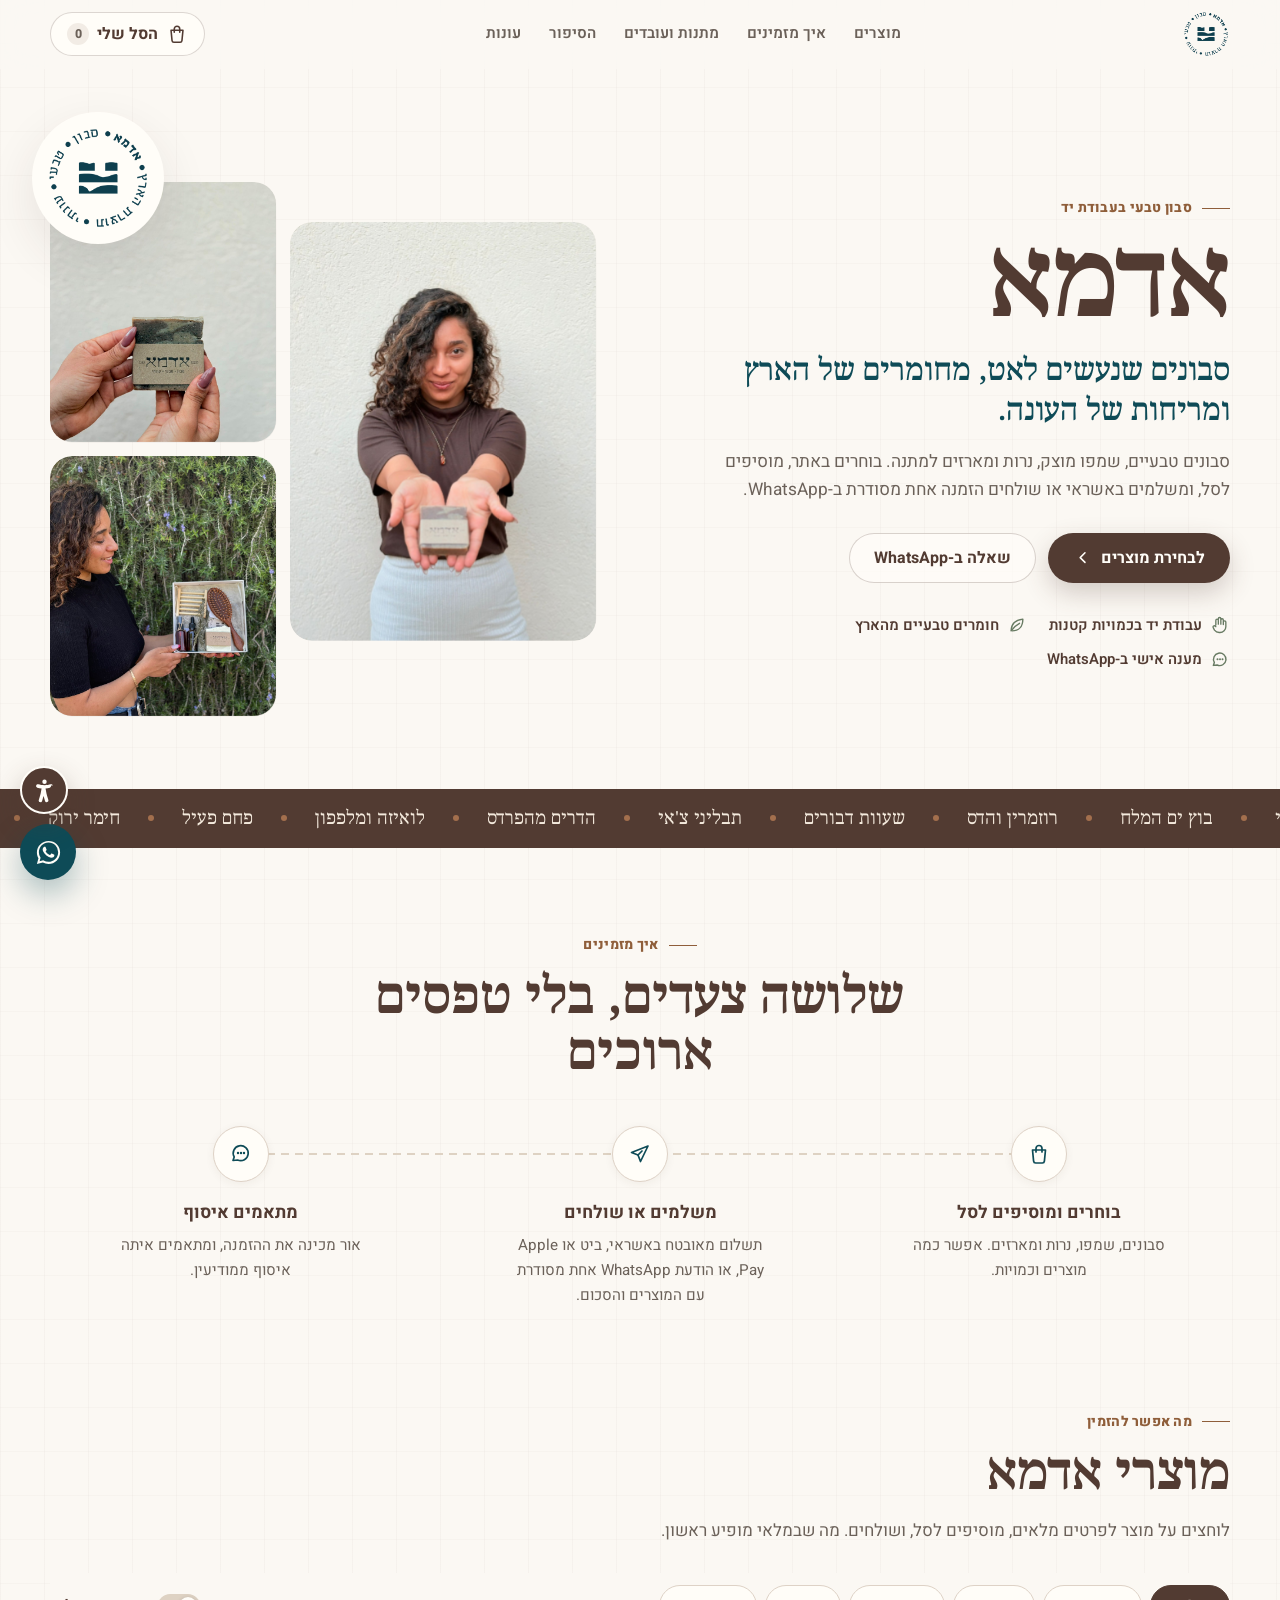
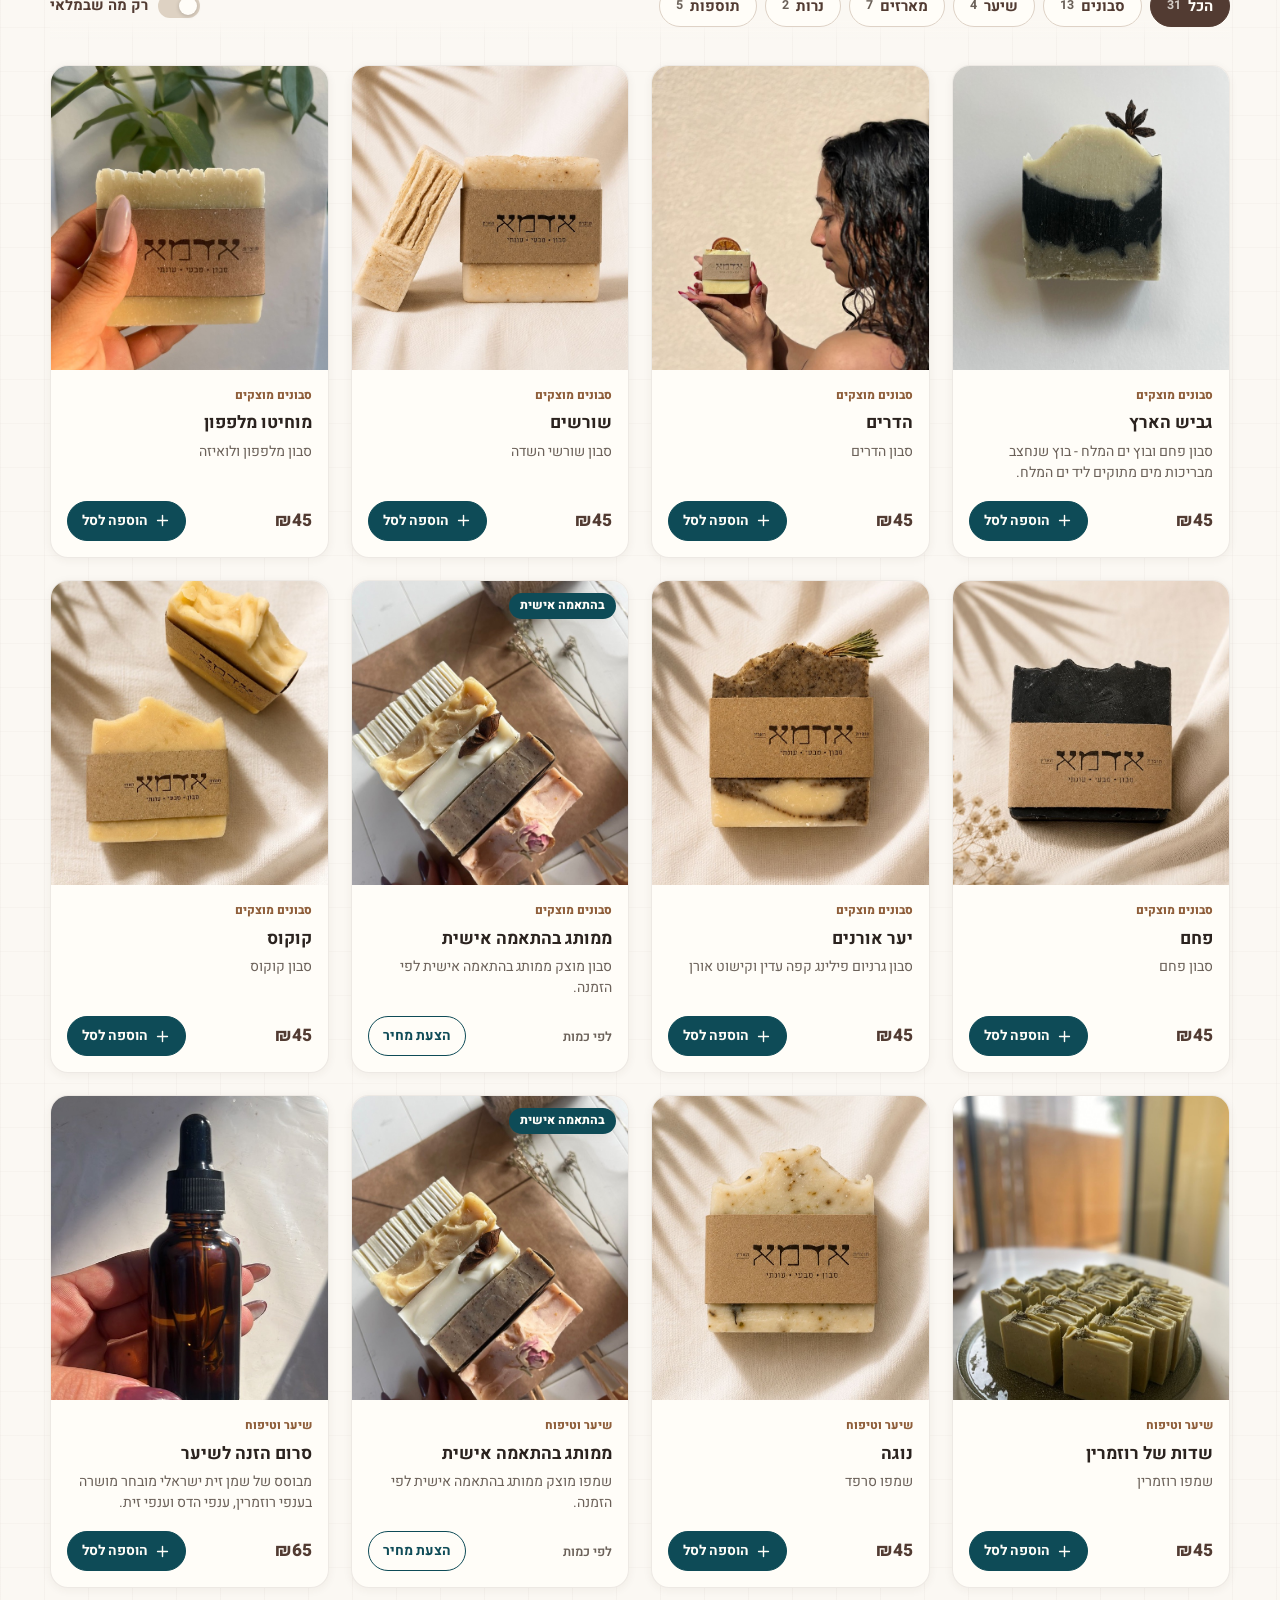
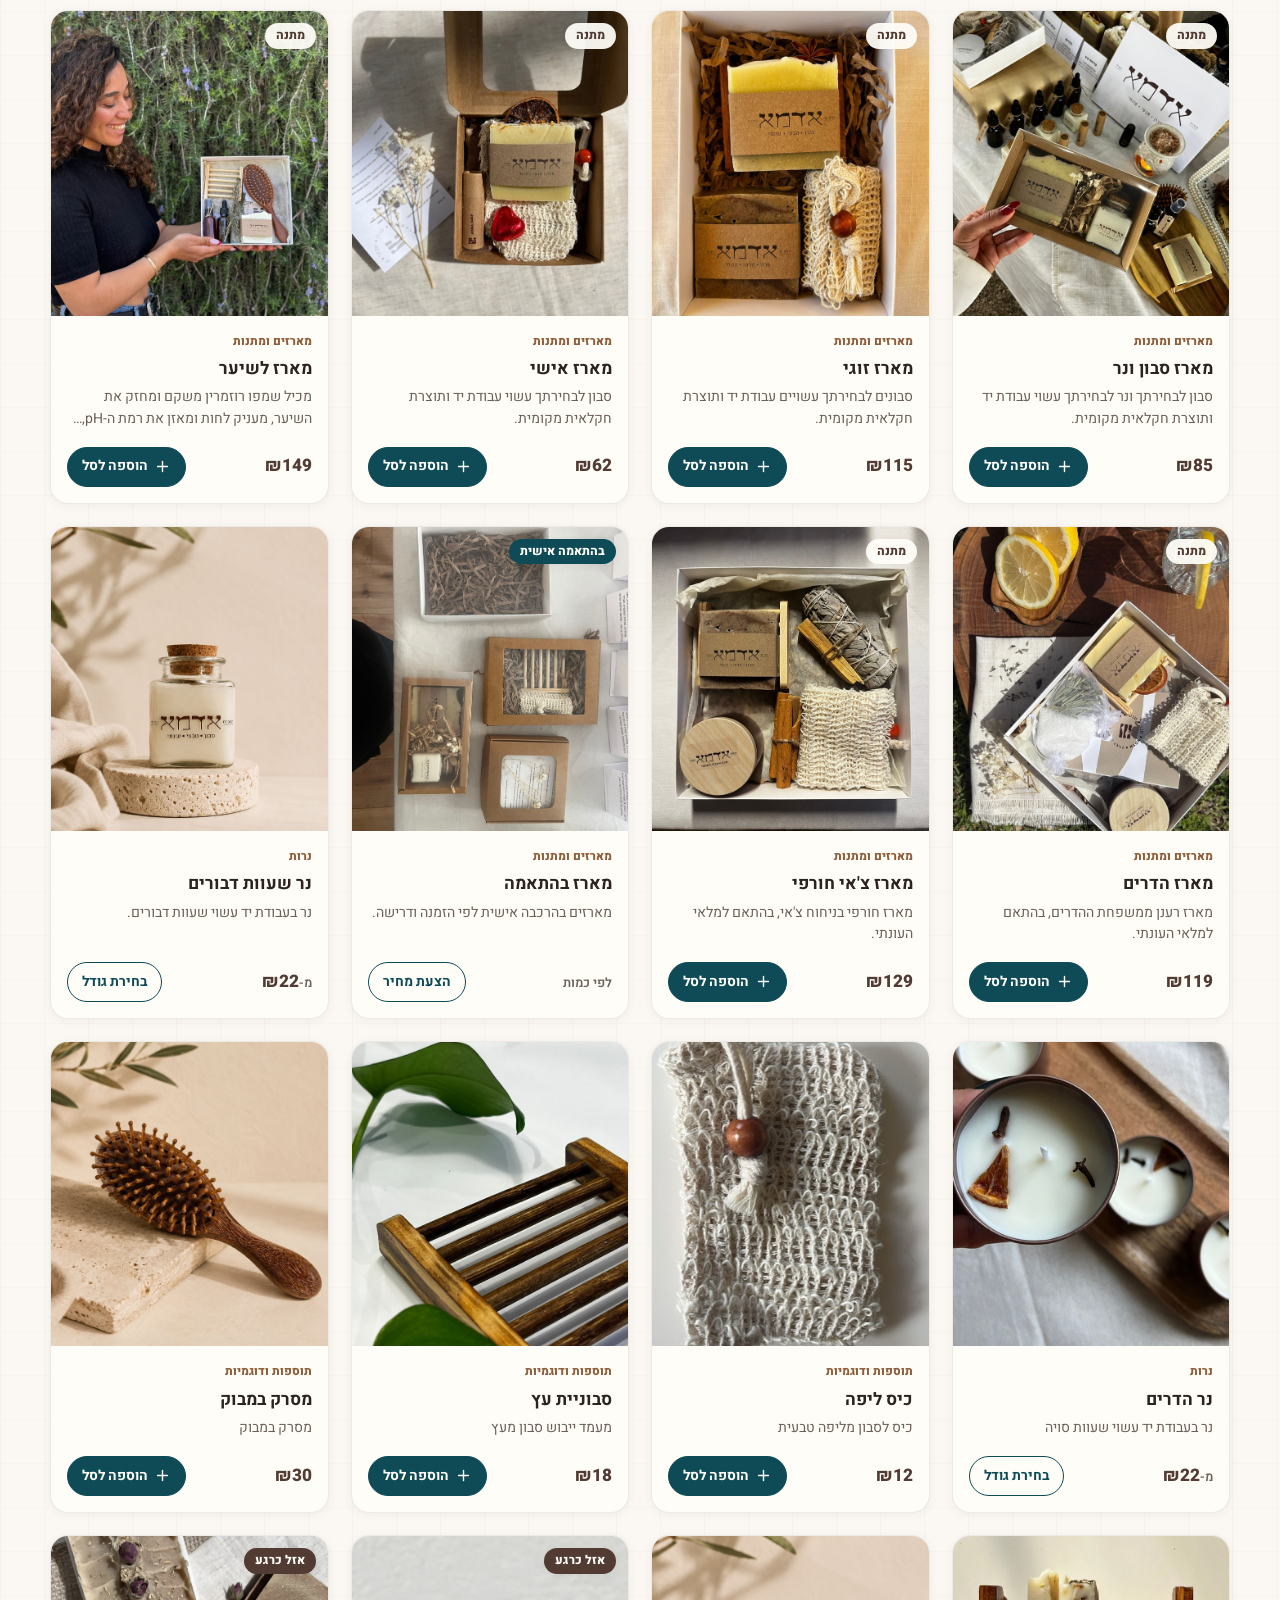
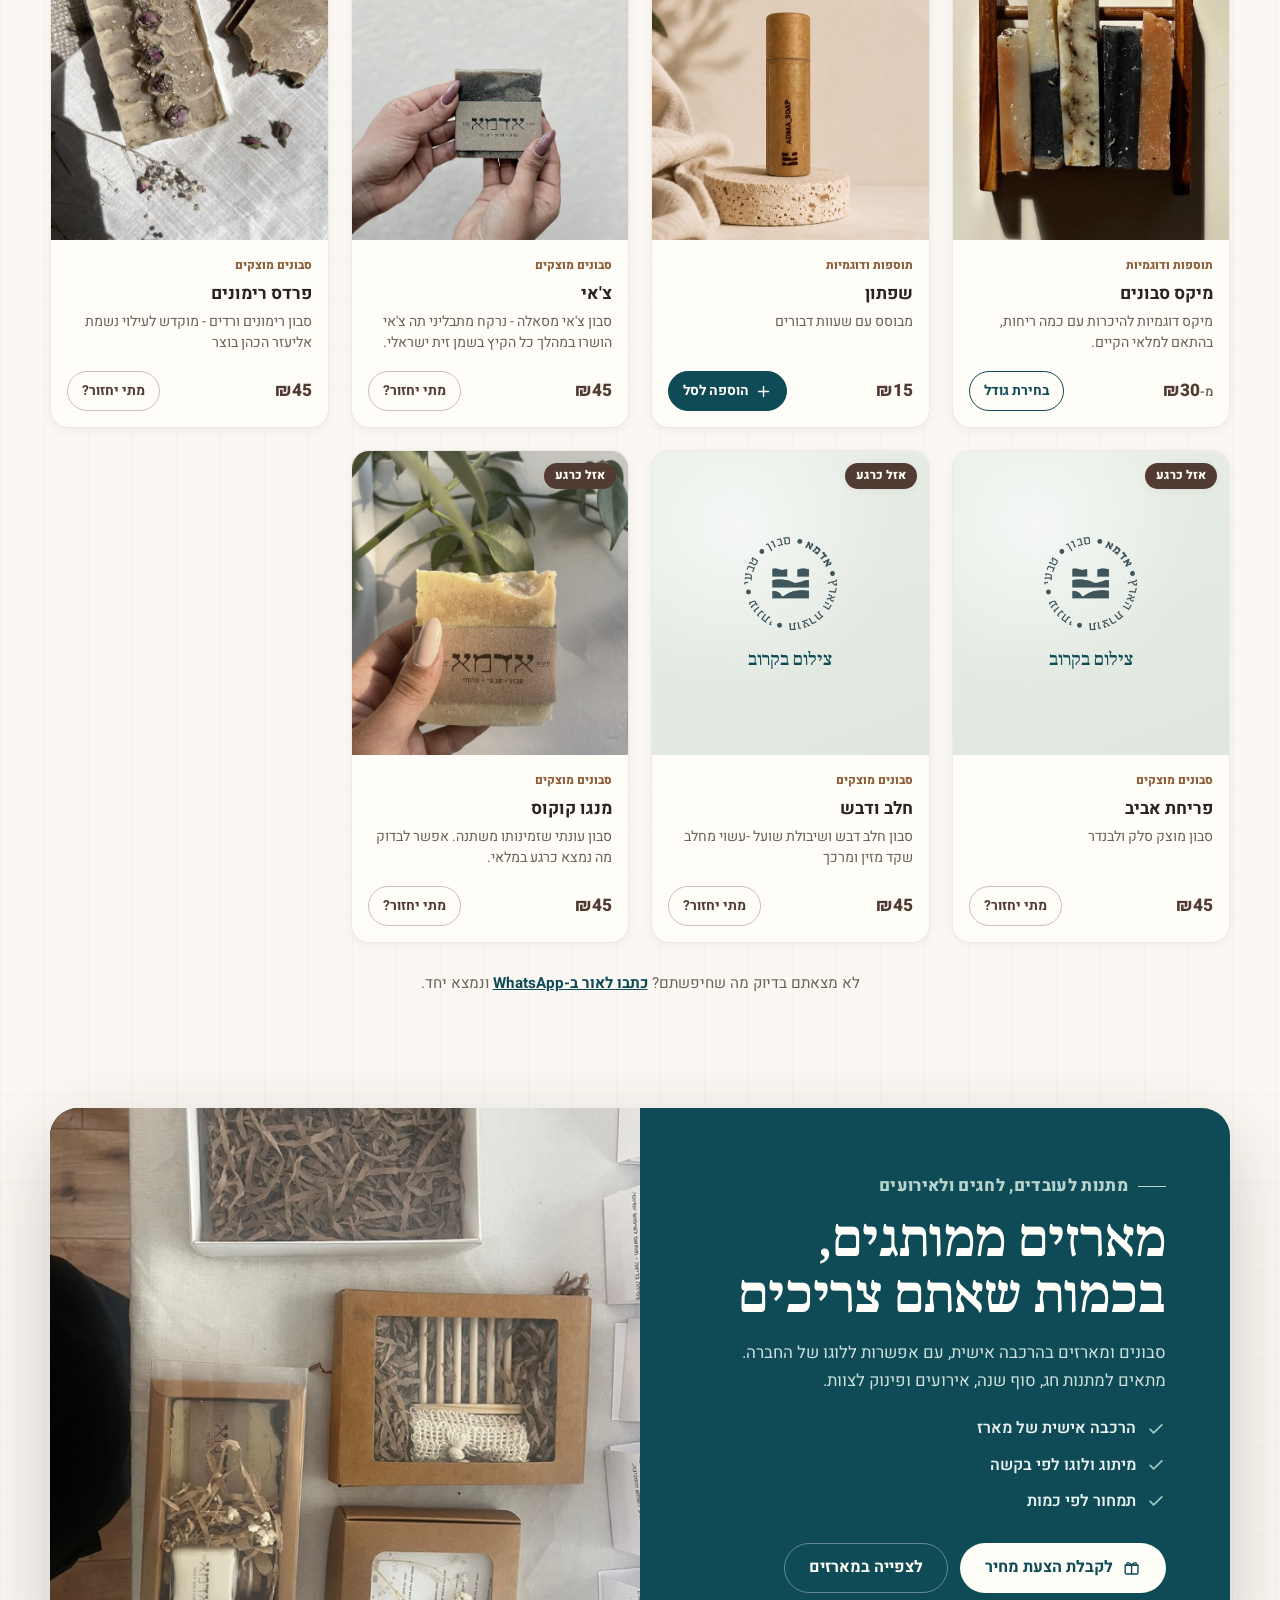
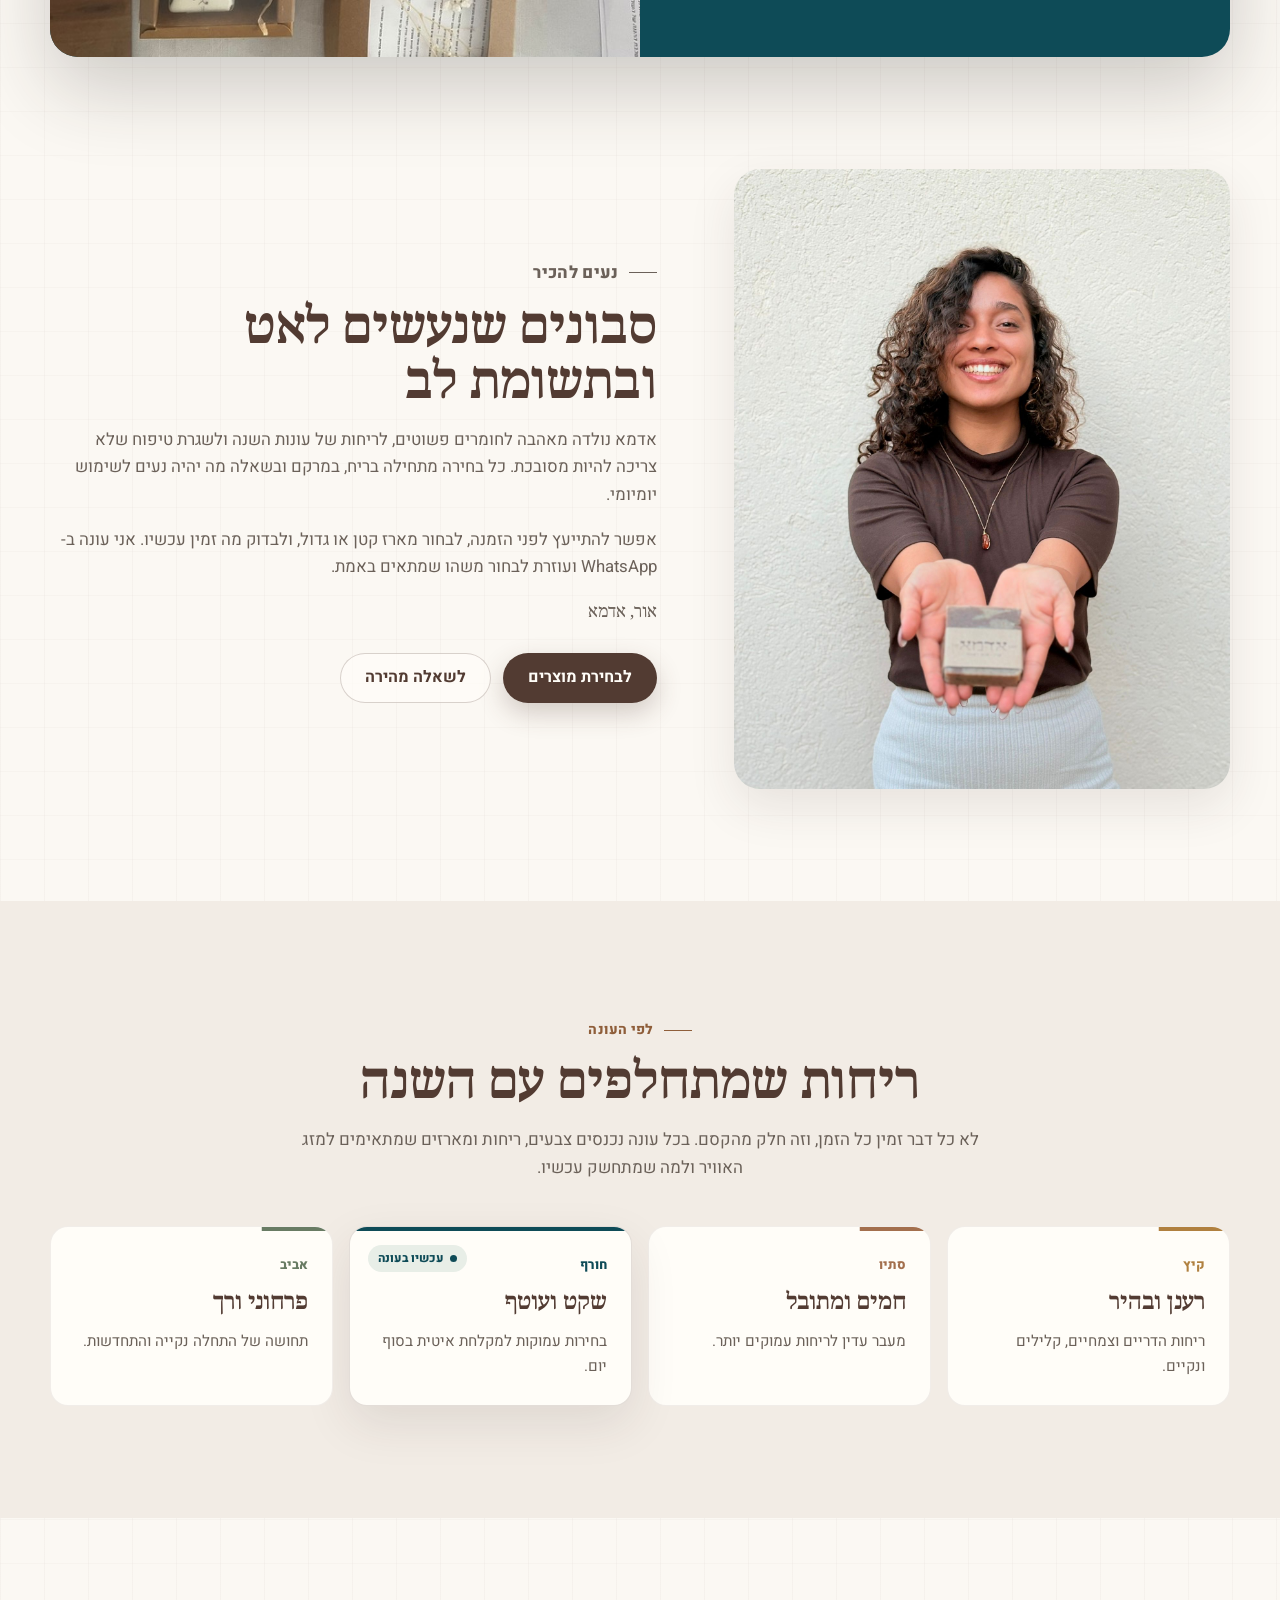
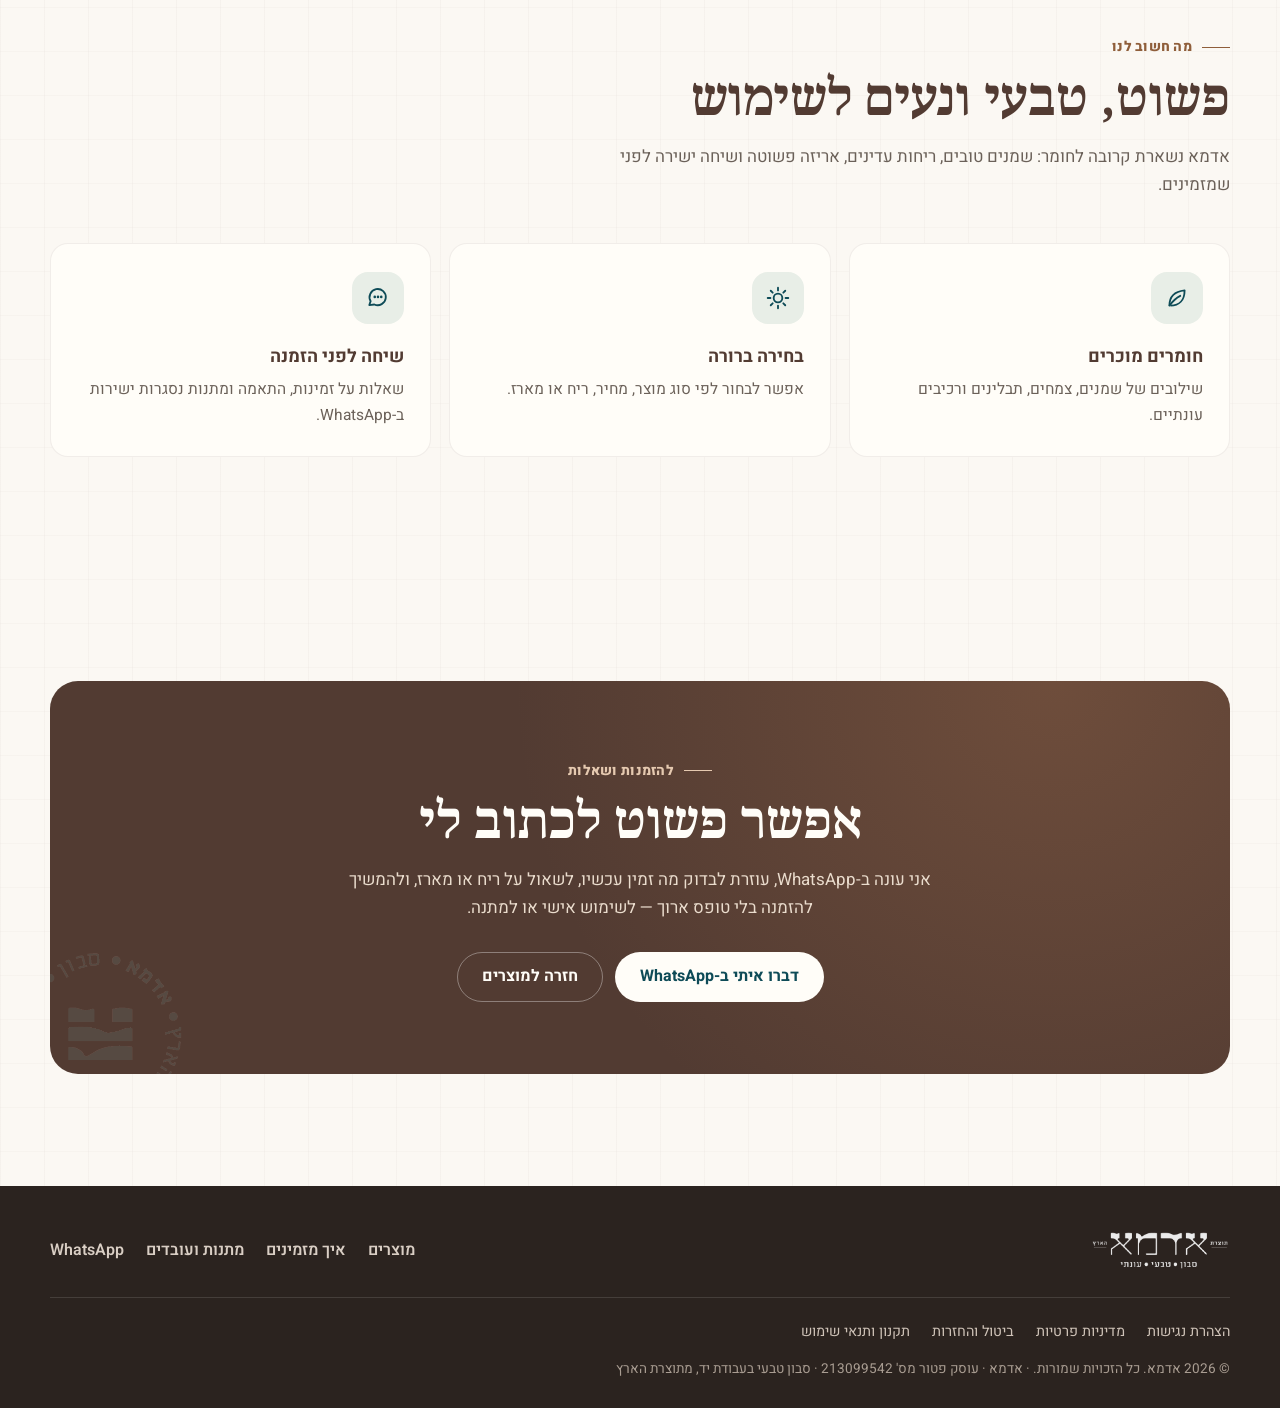
==== commit 258132ec: "Checkout: digits-only phone for Grow, email required Co-Authored-By: Claude Fable 5.1 <noreply@anthr" ====
--- a/index.html
+++ b/index.html
@@ -1242,7 +1242,7 @@
             <label class="field"><span>שם מלא</span><input type="text" id="coName" name="name" autocomplete="name" required maxlength="80"></label>
             <label class="field"><span>טלפון נייד</span><input type="tel" id="coPhone" name="phone" autocomplete="tel" inputmode="tel" required maxlength="20" placeholder="05X-XXXXXXX"></label>
           </div>
-          <label class="field"><span>מייל <small>(לא חובה, לאישור התשלום)</small></span><input type="email" id="coEmail" name="email" autocomplete="email" maxlength="120"></label>
+          <label class="field"><span>מייל <small>(לאישור התשלום)</small></span><input type="email" id="coEmail" name="email" autocomplete="email" inputmode="email" required maxlength="120"></label>
           <p class="checkout-error" id="checkoutError" role="alert" hidden></p>
           <button class="btn btn-forest btn-block" type="submit" id="payBtn">
             <svg class="icon" aria-hidden="true"><use href="#i-arrow"/></svg>
@@ -1563,17 +1563,19 @@
         let bad = null;
         if (name.length < 2) bad = coFields.name;
         else if (!validPhone(phone)) bad = coFields.phone;
-        else if (email && !/^[^\s@]+@[^\s@]+\.[^\s@]+$/.test(email)) bad = coFields.email;
+        else if (!/^[^\s@]+@[^\s@]+\.[^\s@]+$/.test(email)) bad = coFields.email;
         Object.values(coFields).forEach((f) => f.setAttribute("aria-invalid", String(f === bad)));
         if (bad) {
-          showCheckoutError(bad === coFields.name ? "צריך שם מלא כדי להמשיך." : bad === coFields.phone ? "צריך מספר טלפון ישראלי, למשל 054-1234567." : "כתובת המייל לא נראית תקינה.");
+          showCheckoutError(bad === coFields.name ? "צריך שם מלא כדי להמשיך." : bad === coFields.phone ? "צריך מספר טלפון ישראלי, למשל 054-1234567." : "צריך כתובת מייל תקינה. אישור התשלום נשלח אליה.");
           bad.focus();
           return;
         }
         try { localStorage.setItem(CO_KEY, JSON.stringify({ name, phone, email })); } catch (err) {}
         const payload = {
           items: cart.items.map((i) => ({ id: catalogIdOf(i), qty: i.qty })),
-          name, phone, email,
+          name,
+          phone: phone.replace(/\D/g, ""), /* Grow accepts digits only (0541234567) */
+          email,
           note: cart.note.trim(),
           total: cartTotal()
         };
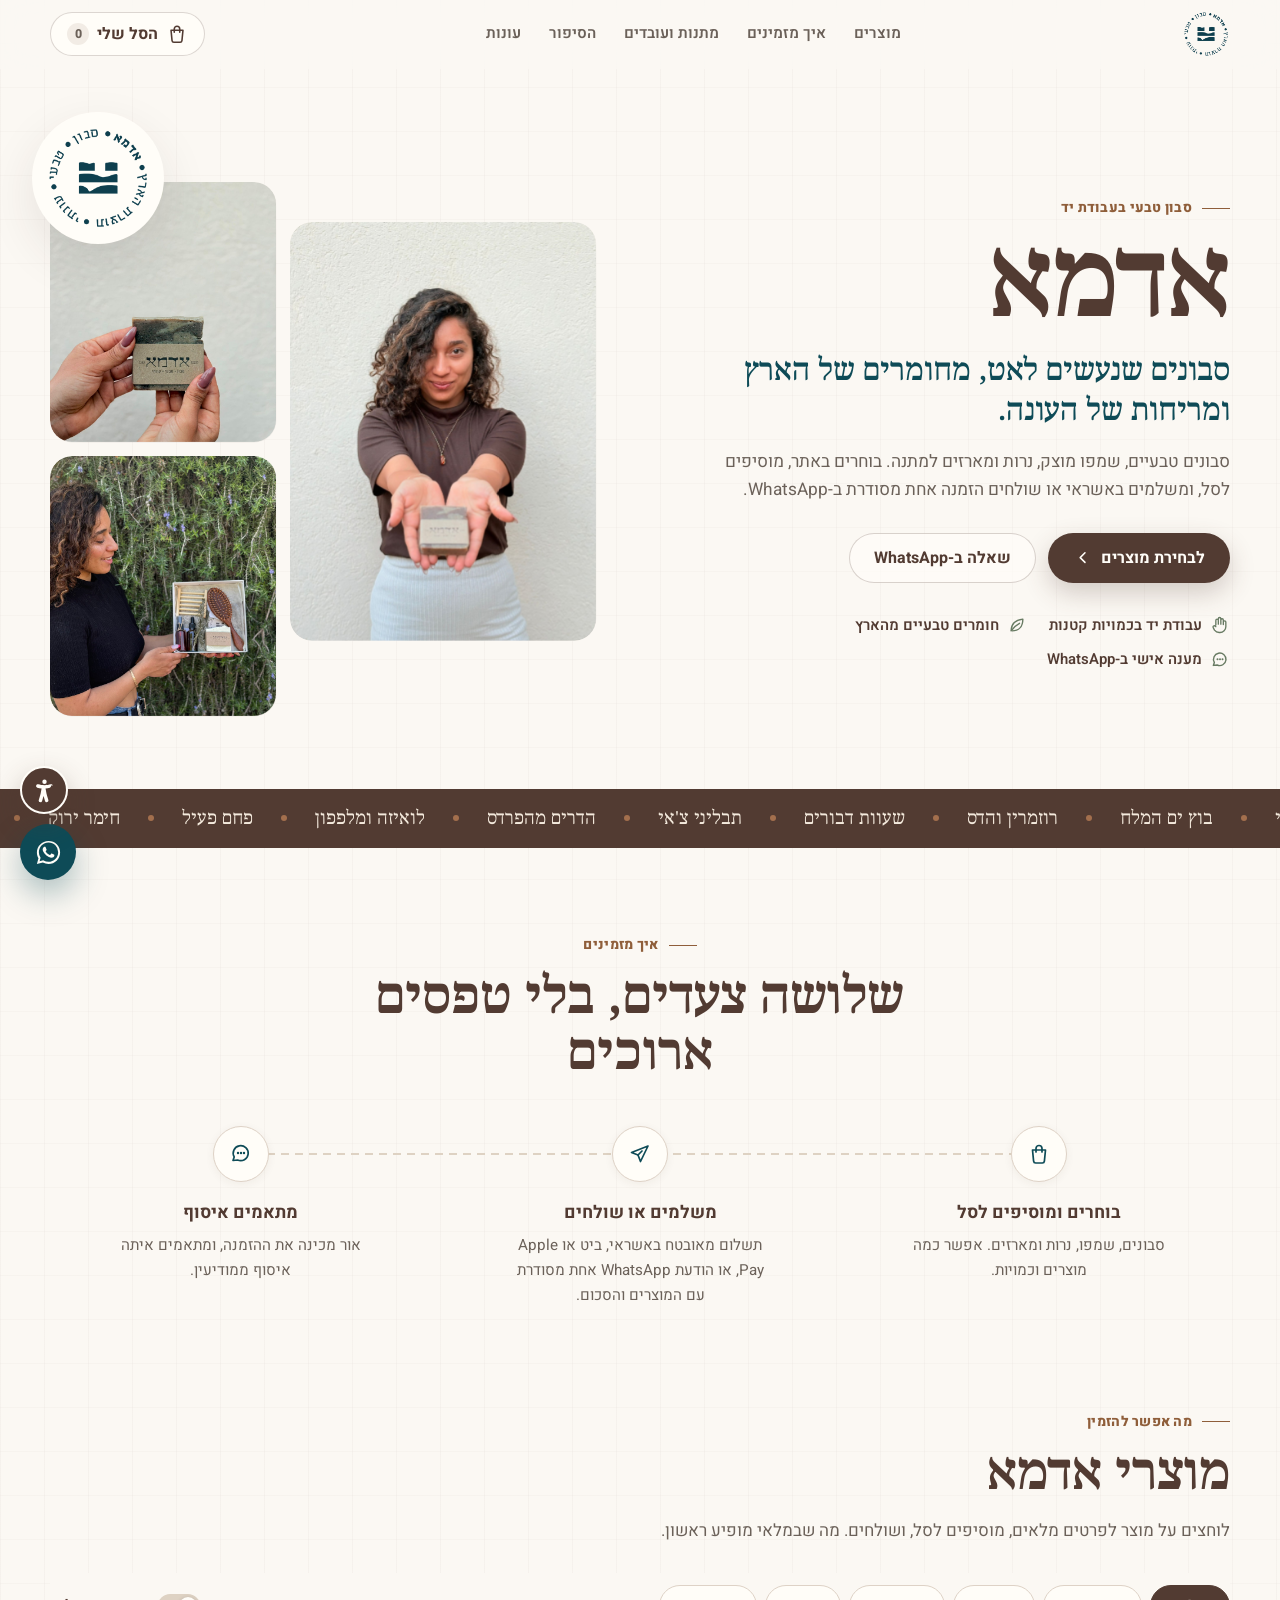
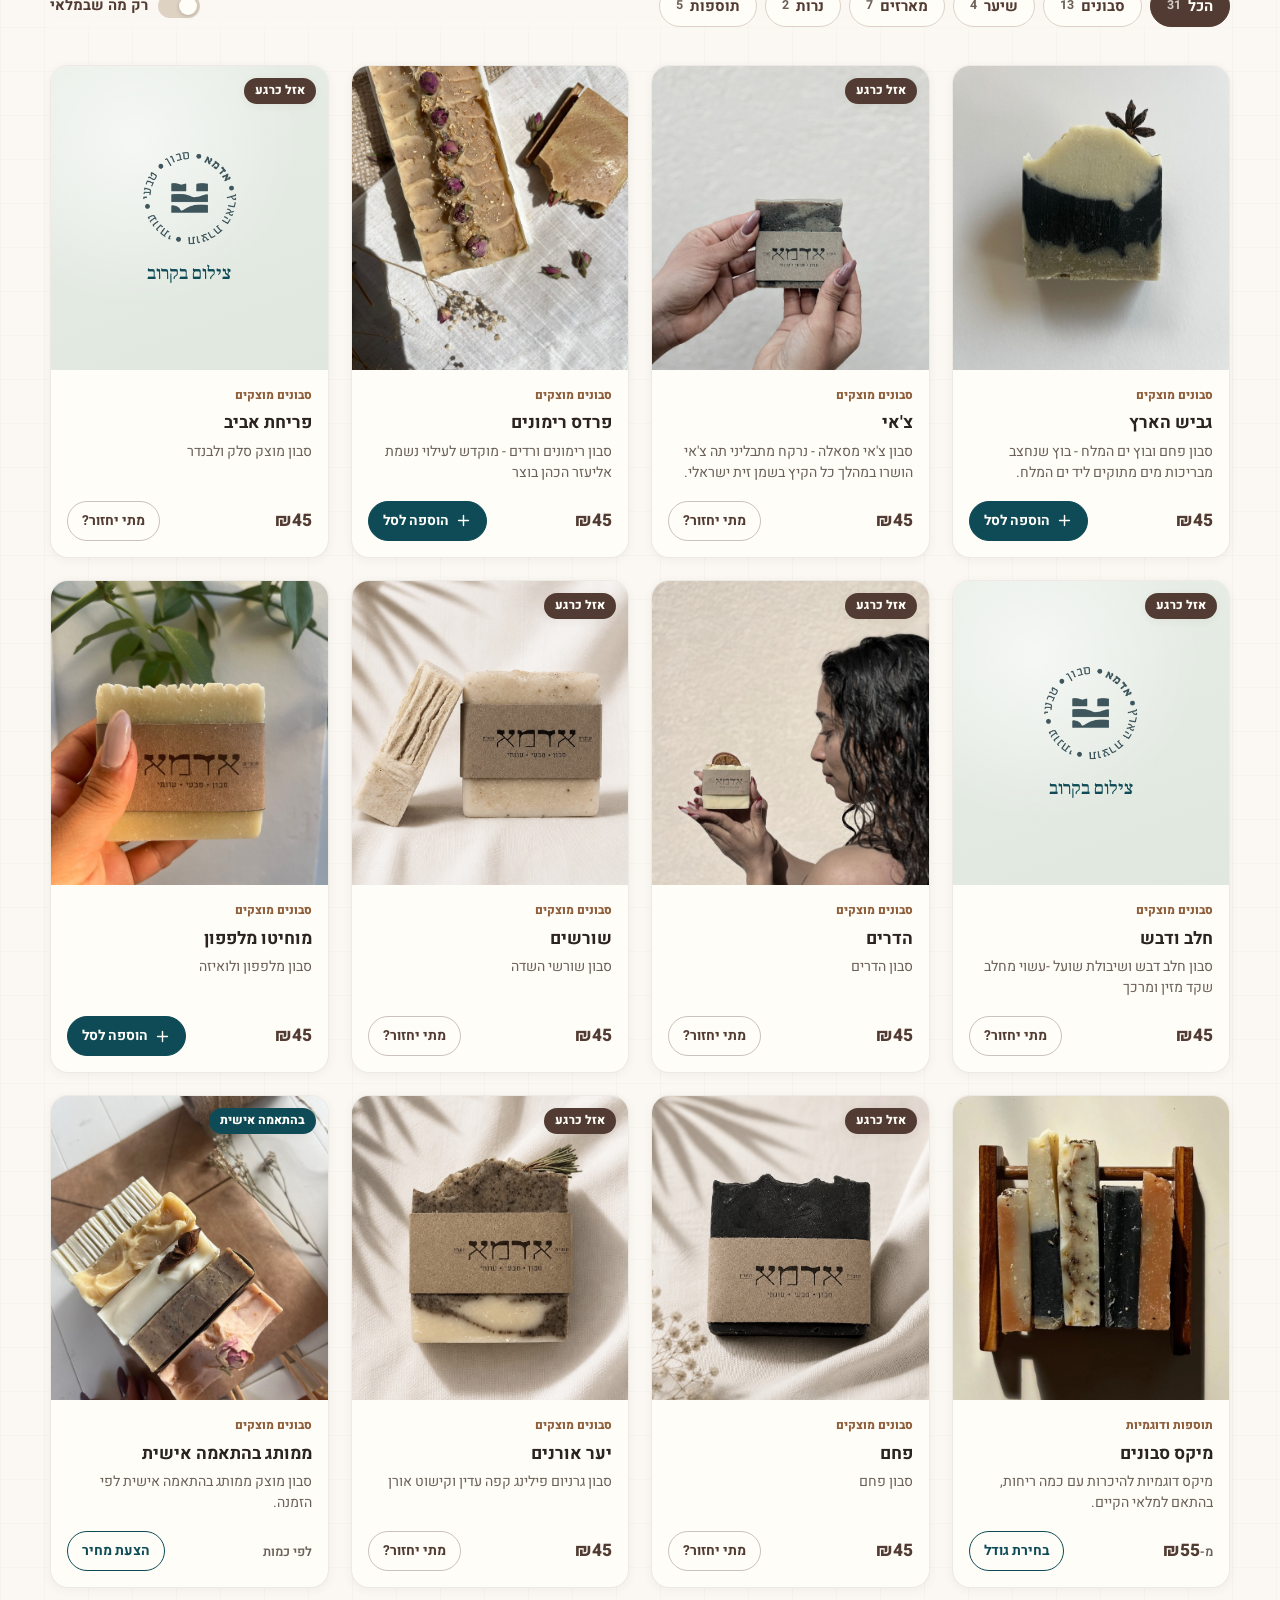
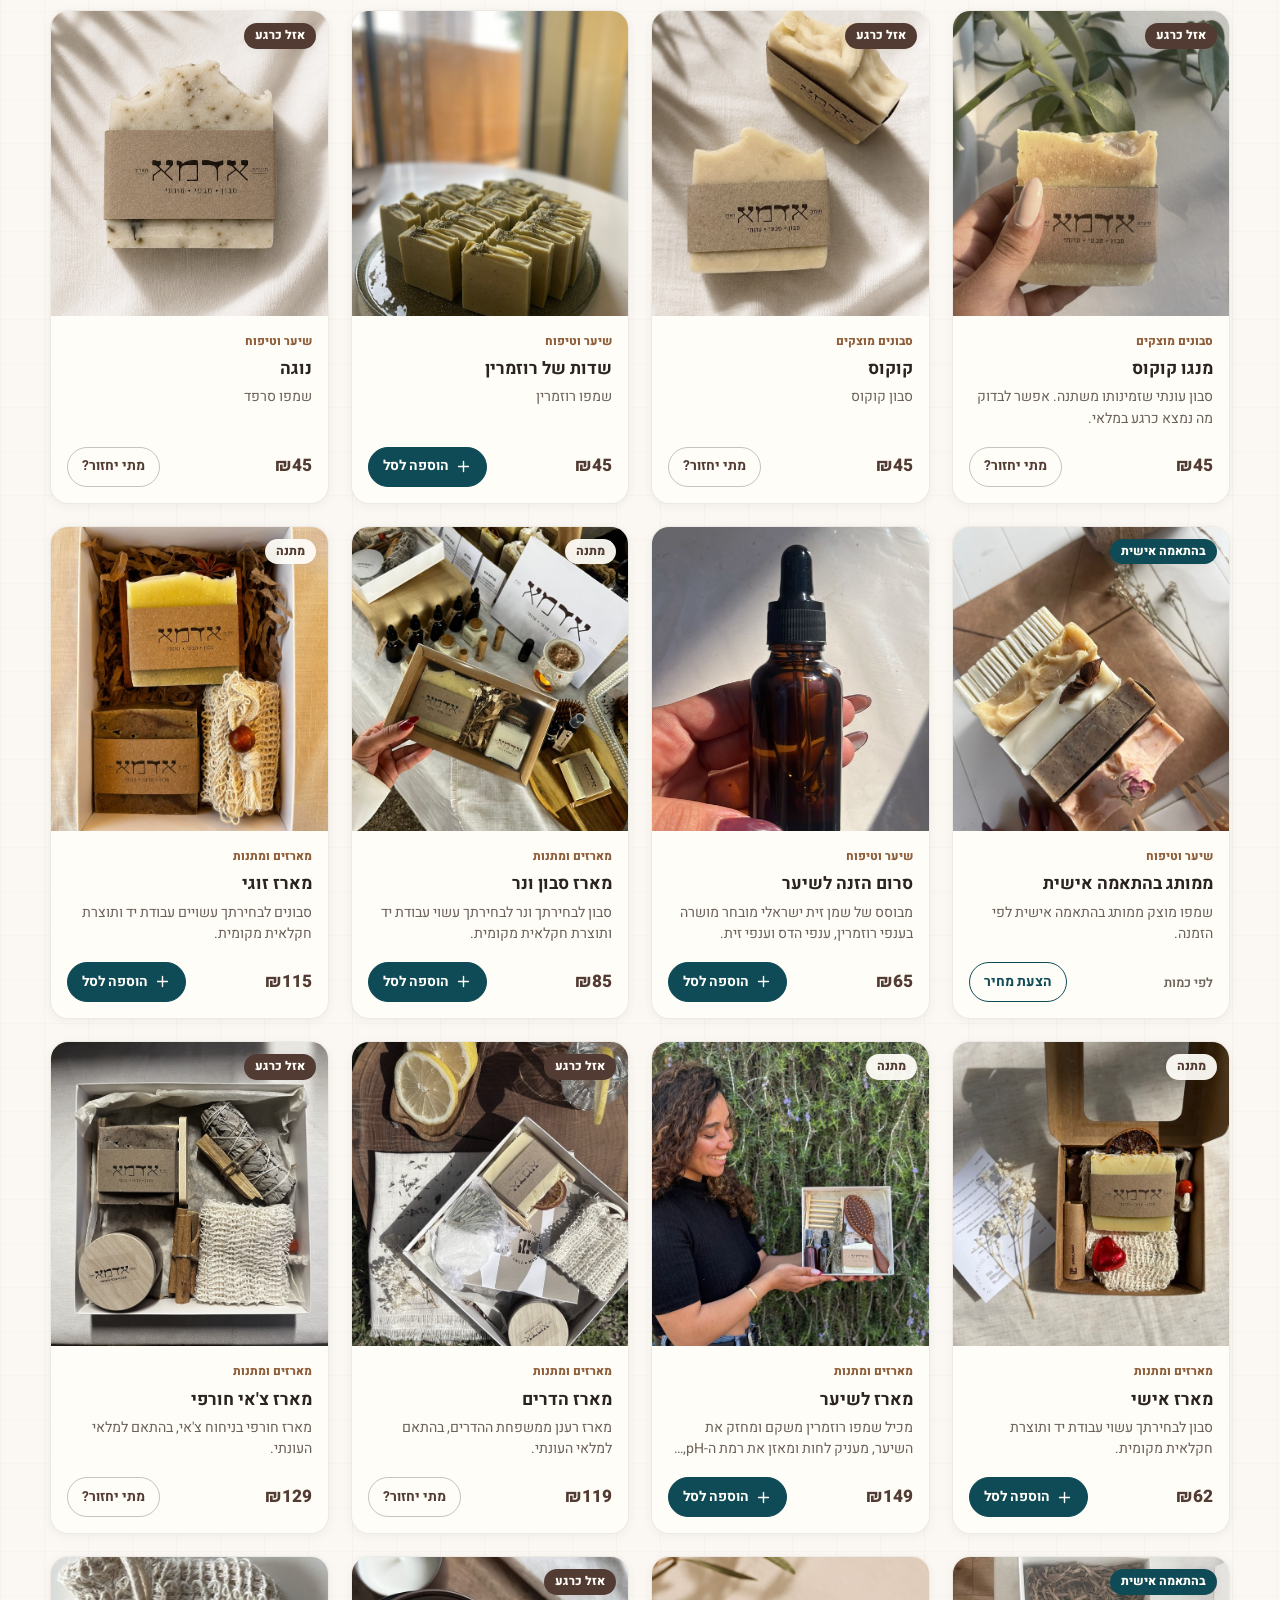
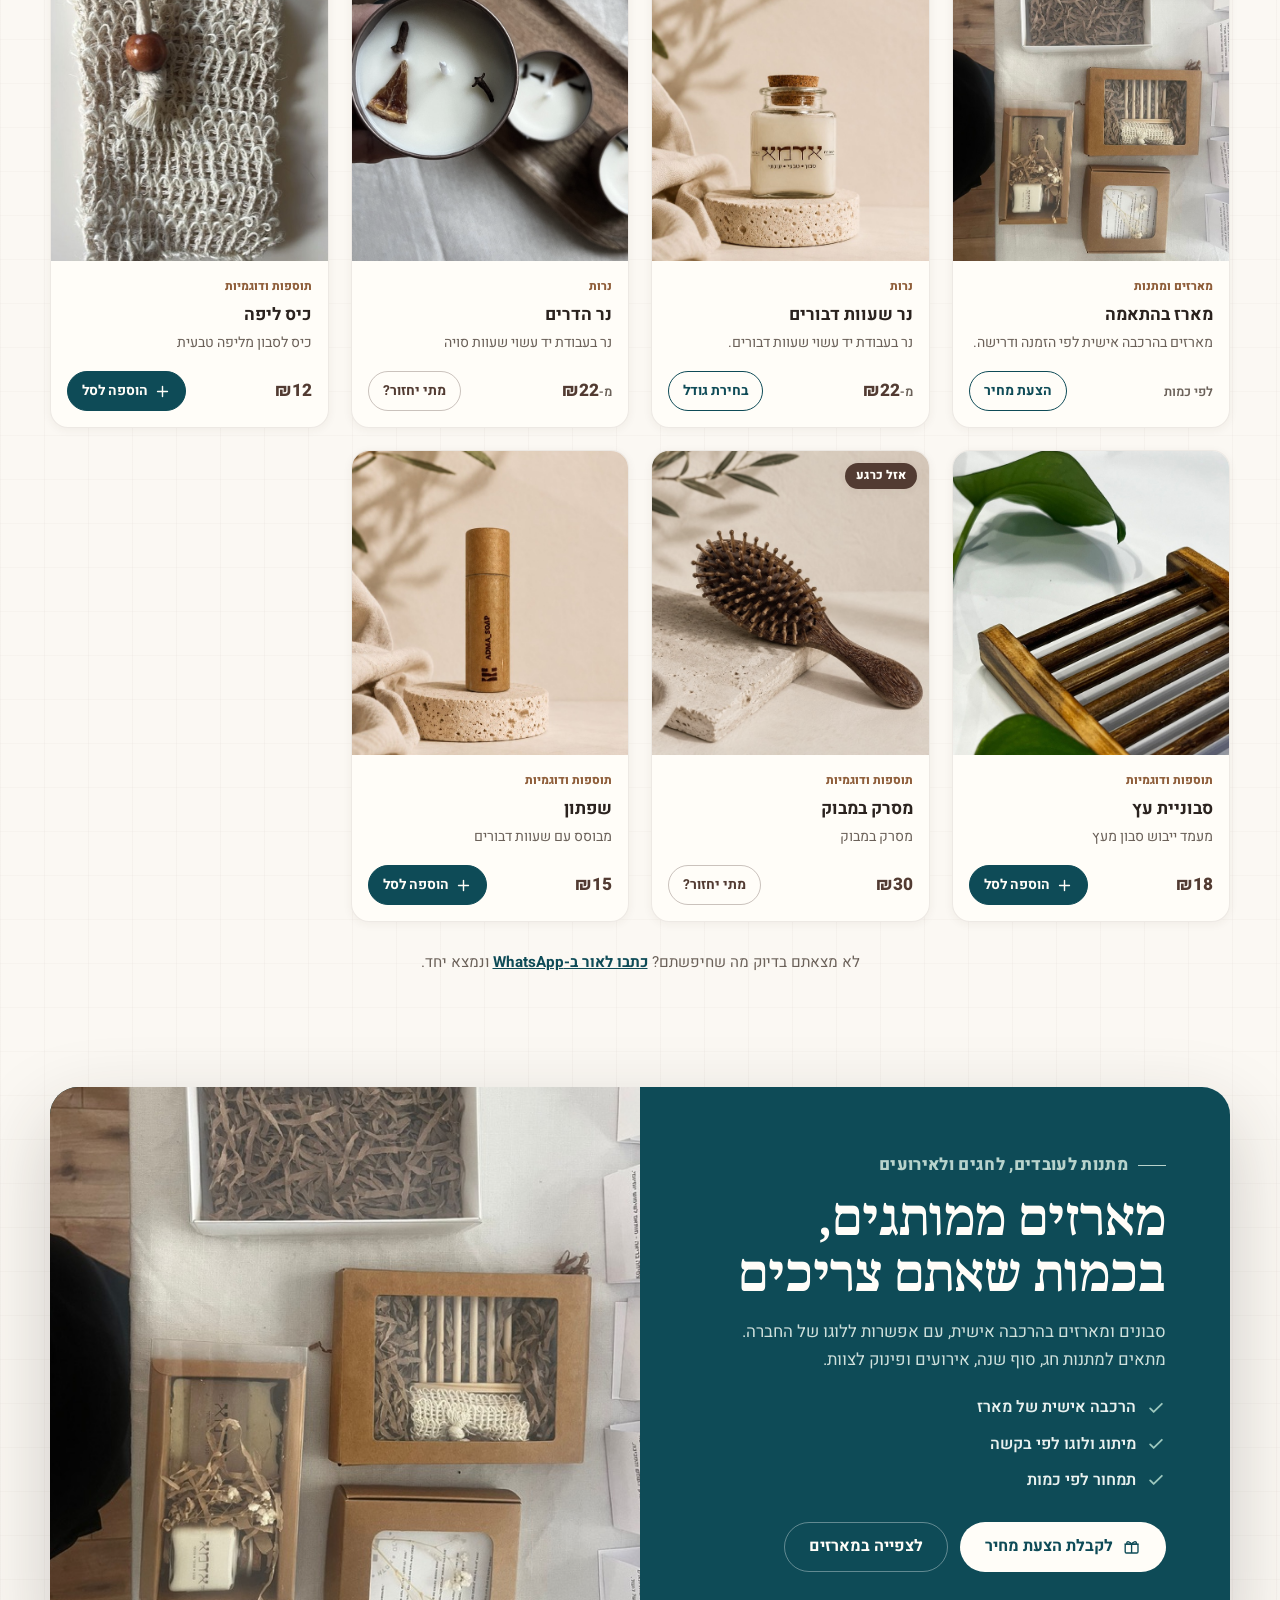
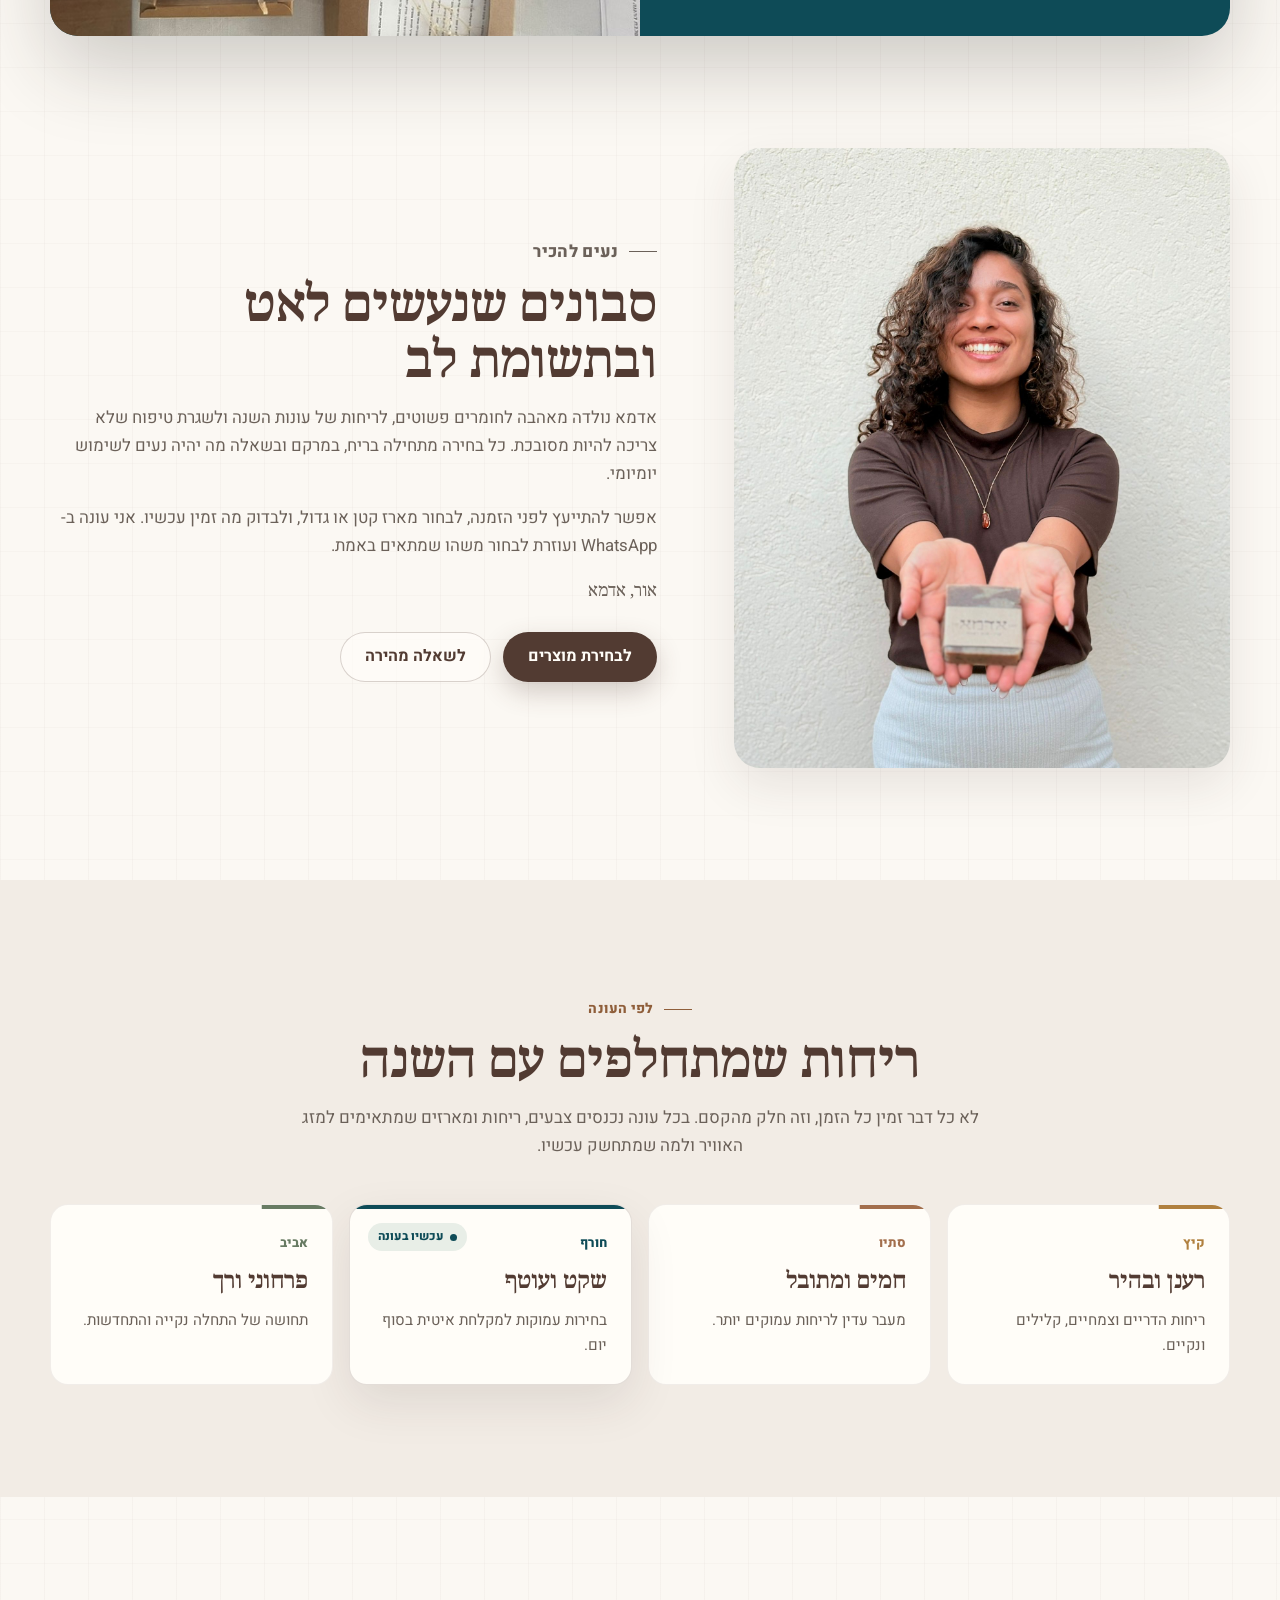
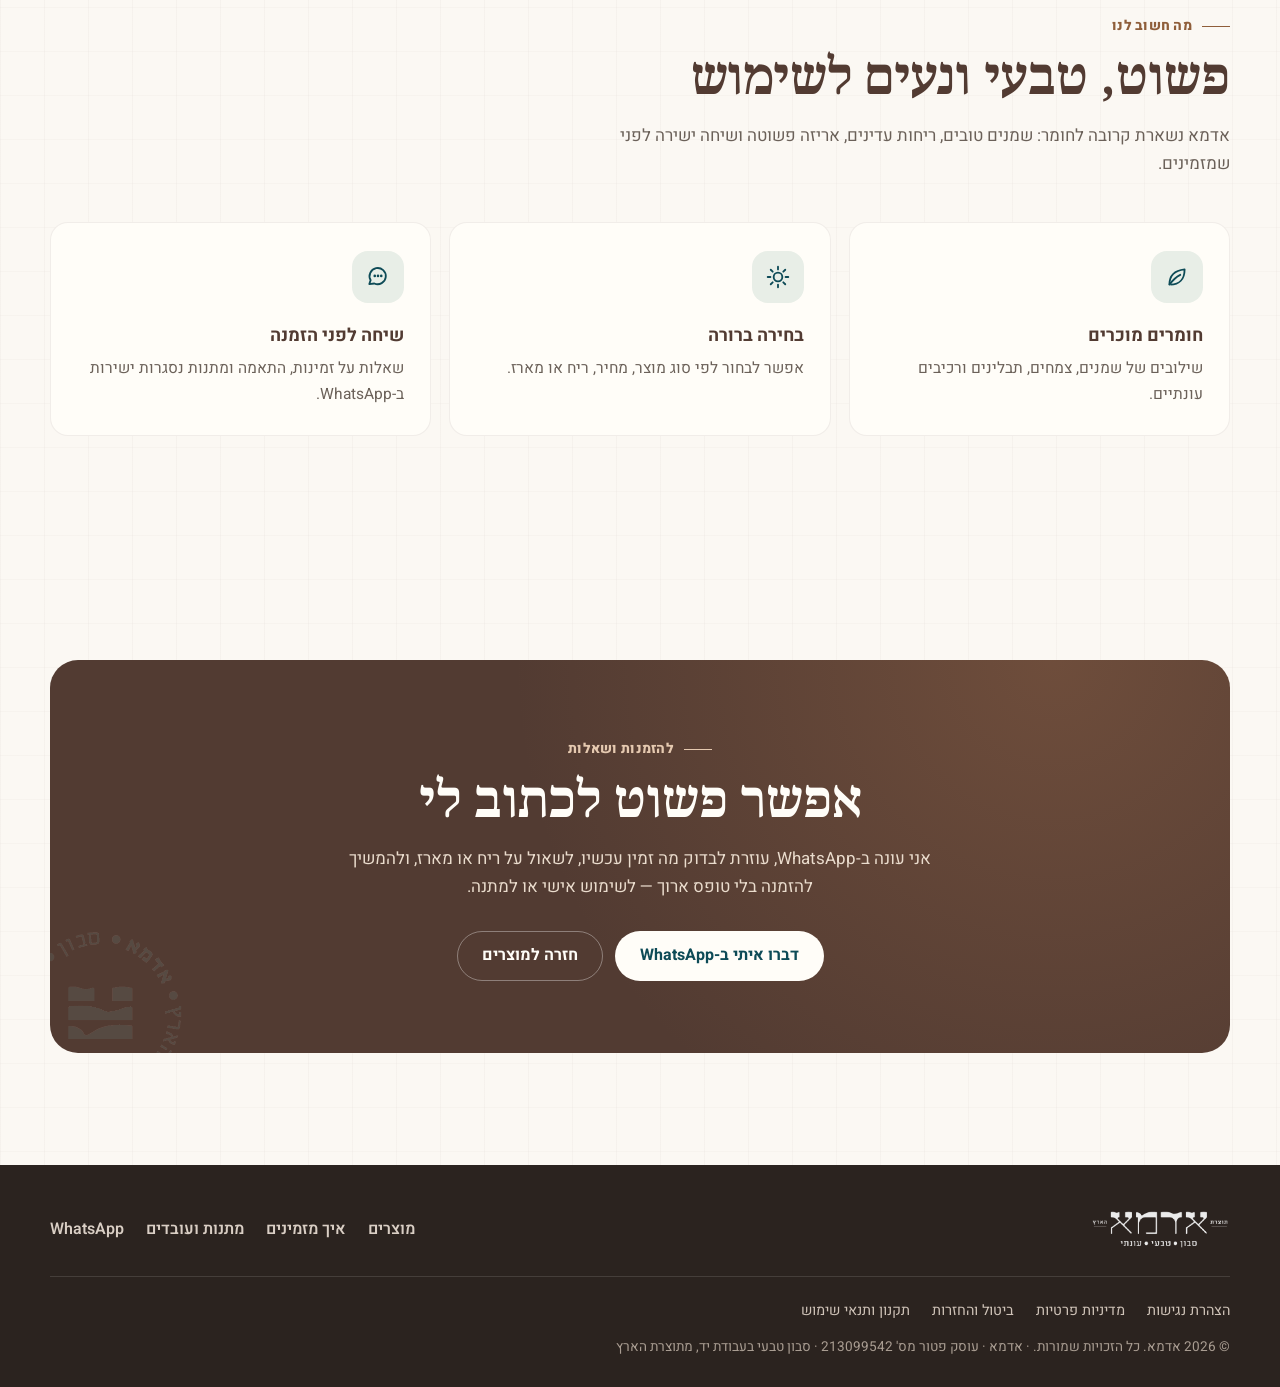
==== commit c1a4f37f: "Catalog: sync stock/prices with sheet, per-variant stock, live CSV hook; mobile fixes (no input zoom" ====
--- a/index.html
+++ b/index.html
@@ -159,6 +159,8 @@
     .brand { display: inline-flex; text-decoration: none; }
     .brand img { width: 48px; height: 48px; object-fit: contain; transform-origin: right center; transition: transform 300ms var(--ease); }
     .topbar.scrolled .brand img { transform: scale(0.9); }
+    /* On wide screens the emblem sits a bit outside the content column, closer to the page edge. */
+    @media (min-width: 1320px) { .brand { margin-inline-end: -56px; } }
     .nav-links { display: flex; align-items: center; gap: 28px; font-size: 0.95rem; font-weight: 600; color: var(--muted); }
     .nav-links a { position: relative; text-decoration: none; padding: 6px 0; transition: color 160ms ease; }
     .nav-links a::after {
@@ -598,6 +600,7 @@
     .qv-variants { border: 0; padding: 0; margin: 0 0 18px; }
     .qv-variants legend { font-weight: 800; color: var(--earth); margin-bottom: 10px; font-size: 0.94rem; }
     .qv-variants .opts { display: flex; flex-wrap: wrap; gap: 8px; }
+    .qv-variants .opt.is-out { opacity: 0.5; cursor: not-allowed; }
     .opt input { position: absolute; opacity: 0; pointer-events: none; }
     .opt span {
       display: inline-flex; align-items: center; gap: 8px; min-height: 44px; padding: 0 16px;
@@ -685,6 +688,8 @@
       border: 1px solid var(--line); border-radius: var(--radius-sm);
       background: var(--white); font: inherit; font-weight: 400; color: var(--ink);
     }
+    /* 16px keeps iOS Safari from auto-zooming into the form fields */
+    .field input, .note-field textarea { font-size: 16px; }
     .field input:focus { outline: 2px solid var(--forest); outline-offset: 1px; border-color: transparent; }
     .field input[aria-invalid="true"] { border-color: #b0583d; }
     .field-row { display: grid; grid-template-columns: 1fr 1fr; gap: 10px; }
@@ -841,6 +846,8 @@
       .hero-visual { gap: 10px; }
       .hero-stack { gap: 10px; }
       .hero-stack .hero-photo:first-child { margin-top: 20px; }
+      /* Phones: show the photos at their natural 3:4 so nothing is cropped */
+      .hero-photo-main, .hero-stack .hero-photo { aspect-ratio: 3 / 4; }
       .seal-wrap { left: -10px; top: -22px; }
       .seal { width: 76px; padding: 8px; }
       .steps { grid-template-columns: 1fr; gap: 22px; }
@@ -1305,34 +1312,34 @@
       const PRODUCTS = [
       {"id": "p10", "cat": "soaps", "name": "גביש הארץ", "price": 45, "stock": "in", "img": "assets/images/products/p10.jpg", "size": "100 ג'", "desc": "סבון פחם ובוץ ים המלח - בוץ שנחצב מבריכות מים מתוקים ליד ים המלח.", "info": [["ריח", "ניחוח עשיר של תבלינים חריפים, לניקוי עמוק וממריץ."], ["מתאים ל", "אקנה / אזורים שומניים בעור"]]},
       {"id": "p11", "cat": "soaps", "name": "צ'אי", "price": 45, "stock": "out", "img": "assets/images/products/p11.jpg", "size": "100 ג'", "desc": "סבון צ'אי מסאלה - נרקח מתבליני תה צ'אי הושרו במהלך כל הקיץ בשמן זית ישראלי.", "info": [["ריח", "בעל ניחוח חמים ומרגיע"], ["מתאים ל", "מעניק פילינג עדין לעור ומעודד זרימת דם לחידוש וריענון."]]},
-      {"id": "p12", "cat": "soaps", "name": "פרדס רימונים", "price": 45, "stock": "out", "img": "assets/images/products/p12.jpg", "size": "100 ג'", "desc": "סבון רימונים ורדים - מוקדש לעילוי נשמת אליעזר הכהן בוצר", "info": [["ריח", "ריח עדין עם מגע של ורדים"], ["מתאים ל", "מכיל נוגדי חימצון שמסייעים לאנטיאייג'ינג ושמירה על מראה רענן."]]},
+      {"id": "p12", "cat": "soaps", "name": "פרדס רימונים", "price": 45, "stock": "in", "img": "assets/images/products/p12.jpg", "size": "100 ג'", "desc": "סבון רימונים ורדים - מוקדש לעילוי נשמת אליעזר הכהן בוצר", "info": [["ריח", "ריח עדין עם מגע של ורדים"], ["מתאים ל", "מכיל נוגדי חימצון שמסייעים לאנטיאייג'ינג ושמירה על מראה רענן."]]},
       {"id": "spring-bloom", "cat": "soaps", "name": "פריחת אביב", "price": 45, "stock": "out", "size": "100 ג'", "desc": "סבון מוצק סלק ולבנדר", "info": [["ריח", "לבנדר"], ["מתאים ל", "מרגיע את העור ומשקם מנזקי השמש, עשיר בויטמין C המעניק גמישות לעור."]]},
       {"id": "milk-honey", "cat": "soaps", "name": "חלב ודבש", "price": 45, "stock": "out", "size": "100 ג'", "desc": "סבון חלב דבש ושיבולת שועל -עשוי מחלב שקד מזין ומרכך", "info": [["ריח", "ניחוח עשיר של דבש"], ["מתאים ל", "מסיר תאים מתים, מרגיע גירויים, מעניק לחות,ומשאיר את העור רך ונעים."]]},
-      {"id": "p15", "cat": "soaps", "name": "הדרים", "price": 45, "stock": "in", "img": "assets/images/products/p15.jpg", "size": "100 ג'", "desc": "סבון הדרים", "info": [["ריח", "הדרי לימוני"], ["מתאים ל", "מועשר בתמצית לימון, אשכולית, תפוז וויטמין C, מסייע לאחידות גוון העור ולשיקום מנזקי השמש והסביבה."]]},
-      {"id": "p16", "cat": "soaps", "name": "שורשים", "price": 45, "stock": "in", "img": "assets/images/products/p16.jpg", "size": "100 ג'", "desc": "סבון שורשי השדה", "info": [["ריח", "ריח טבעי"], ["מתאים ל", "מכיל ג'ינג'ר,כורכום וגזר, עשיר בבטא קרוטן - ויטמין A, מעודד התחדשות תאים ומחזק את שכבת ההגנה של העור."]]},
+      {"id": "p15", "cat": "soaps", "name": "הדרים", "price": 45, "stock": "out", "img": "assets/images/products/p15.jpg", "size": "100 ג'", "desc": "סבון הדרים", "info": [["ריח", "הדרי לימוני"], ["מתאים ל", "מועשר בתמצית לימון, אשכולית, תפוז וויטמין C, מסייע לאחידות גוון העור ולשיקום מנזקי השמש והסביבה."]]},
+      {"id": "p16", "cat": "soaps", "name": "שורשים", "price": 45, "stock": "out", "img": "assets/images/products/p16.jpg", "size": "100 ג'", "desc": "סבון שורשי השדה", "info": [["ריח", "ריח טבעי"], ["מתאים ל", "מכיל ג'ינג'ר,כורכום וגזר, עשיר בבטא קרוטן - ויטמין A, מעודד התחדשות תאים ומחזק את שכבת ההגנה של העור."]]},
       {"id": "p17", "cat": "soaps", "name": "מוחיטו מלפפון", "price": 45, "stock": "in", "img": "assets/images/products/p17.jpg", "size": "100 ג'", "desc": "סבון מלפפון ולואיזה", "info": [["ריח", "לואיזה פרשית"], ["מתאים ל", "עשיר בלחות, מרגיע ואנטי דלקתי."]]},
-      {"id": "p18", "cat": "soaps", "name": "פחם", "price": 45, "stock": "in", "img": "assets/images/products/p18.jpg", "size": "100 ג'", "desc": "סבון פחם", "info": [["ריח", "ניחוח עמוק"], ["מתאים ל", "סבון פחם ידוע ברפואות העתיקות כסופח רעלים ומטהר, מחדש את העור."]]},
-      {"id": "p19", "cat": "soaps", "name": "יער אורנים", "price": 45, "stock": "in", "img": "assets/images/products/p19.jpg", "size": "100 ג'", "desc": "סבון גרניום פילינג קפה עדין וקישוט אורן", "info": [["ריח", "גרניום"], ["מתאים ל", "סבון גרניום עם פילינג קפה עדין וחימר ירוק, מחדש תאים מתים ומאזן שומניות"]]},
+      {"id": "p18", "cat": "soaps", "name": "פחם", "price": 45, "stock": "out", "img": "assets/images/products/p18.jpg", "size": "100 ג'", "desc": "סבון פחם", "info": [["ריח", "ניחוח עמוק"], ["מתאים ל", "סבון פחם ידוע ברפואות העתיקות כסופח רעלים ומטהר, מחדש את העור."]]},
+      {"id": "p19", "cat": "soaps", "name": "יער אורנים", "price": 45, "stock": "out", "img": "assets/images/products/p19.jpg", "size": "100 ג'", "desc": "סבון גרניום פילינג קפה עדין וקישוט אורן", "info": [["ריח", "גרניום"], ["מתאים ל", "סבון גרניום עם פילינג קפה עדין וחימר ירוק, מחדש תאים מתים ומאזן שומניות"]]},
       {"id": "p20", "cat": "soaps", "name": "ממותג בהתאמה אישית", "price": null, "stock": "in", "img": "assets/images/products/p20.jpg", "size": "100 ג'", "desc": "סבון מוצק ממותג בהתאמה אישית לפי הזמנה.", "info": [["ריח", "במגוון ריחות וצבעים"], ["מתאים ל", "מותאם לצורך העור/ שילוב חלב אם/ מתנה לעובדים, מתנת חג או סוף שנה / מארז פינוק/ מתנה לאישה."]]},
       {"id": "p28", "cat": "soaps", "name": "מנגו קוקוס", "price": 45, "stock": "out", "img": "assets/images/products/p28.jpg", "desc": "סבון עונתי שזמינותו משתנה. אפשר לבדוק מה נמצא כרגע במלאי."},
-      {"id": "p29", "cat": "soaps", "name": "קוקוס", "price": 45, "stock": "in", "img": "assets/images/products/p29.jpg", "desc": "סבון קוקוס", "info": [["ריח", "קוקוס קרמי"], ["מתאים ל", "תורם להזנה וריכוך העור, עשיר בלחות."]]},
+      {"id": "p29", "cat": "soaps", "name": "קוקוס", "price": 45, "stock": "out", "img": "assets/images/products/p29.jpg", "desc": "סבון קוקוס", "info": [["ריח", "קוקוס קרמי"], ["מתאים ל", "תורם להזנה וריכוך העור, עשיר בלחות."]]},
       {"id": "p21", "cat": "hair", "name": "שדות של רוזמרין", "price": 45, "stock": "in", "img": "assets/images/products/p21.jpg", "size": "100 ג'", "desc": "שמפו רוזמרין", "info": [["ריח", "רוזמרין והדס"], ["מתאים ל", "משקם ומחזק את השיער, מעניק לחות ומאזן את רמת ה-pH, ללא SLS/SCS."]]},
-      {"id": "p22", "cat": "hair", "name": "נוגה", "price": 45, "stock": "in", "img": "assets/images/products/p22.jpg", "size": "100 ג'", "desc": "שמפו סרפד", "info": [["ריח", "ריח פרשי עוטף"], ["מתאים ל", "עשיר במינרלים, מחזק שורשים, מאזן שומניות, מפחית קשקשים, מעודד צמיחה בריאה - מותאם לשימוש יומיומי."]]},
+      {"id": "p22", "cat": "hair", "name": "נוגה", "price": 45, "stock": "out", "img": "assets/images/products/p22.jpg", "size": "100 ג'", "desc": "שמפו סרפד", "info": [["ריח", "ריח פרשי עוטף"], ["מתאים ל", "עשיר במינרלים, מחזק שורשים, מאזן שומניות, מפחית קשקשים, מעודד צמיחה בריאה - מותאם לשימוש יומיומי."]]},
       {"id": "p23", "cat": "hair", "name": "ממותג בהתאמה אישית", "price": null, "stock": "in", "img": "assets/images/products/p23.jpg", "size": "משקל לפי כמות", "desc": "שמפו מוצק ממותג בהתאמה אישית לפי הזמנה.", "info": [["ריח", "במגוון ריחות וצבעים"], ["מתאים ל", "מותאם לצורך העור/ שילוב חלב אם/ מתנה לעובדים, מתנת חג או סוף שנה / מארז פינוק/ מתנה לאישה."]]},
       {"id": "p27", "cat": "hair", "name": "סרום הזנה לשיער", "price": 65, "stock": "in", "img": "assets/images/products/p27.jpg", "desc": "מבוסס של שמן זית ישראלי מובחר מושרה בענפי רוזמרין, ענפי הדס וענפי זית."},
       {"id": "p03", "cat": "sets", "name": "מארז סבון ונר", "price": 85, "stock": "in", "img": "assets/images/products/p03.jpg", "desc": "סבון לבחירתך ונר לבחירתך עשוי עבודת יד ותוצרת חקלאית מקומית.", "info": [["ריח", "במגוון ריחות וצבעים"], ["מתאים ל", "מתנה לעובדים, מתנת חג או סוף שנה / מארז פינוק/ מתנה לאישה."]], "note": "אפשר להזמין כמויות בהתאמה אישית, אפשר להוסיף לוגו מטעם החברה."},
       {"id": "p04", "cat": "sets", "name": "מארז זוגי", "price": 115, "stock": "in", "img": "assets/images/products/p04.jpg", "desc": "סבונים לבחירתך עשויים עבודת יד ותוצרת חקלאית מקומית.", "note": "אפשר להזמין כמויות בהתאמה אישית, אפשר להוסיף לוגו מטעם החברה."},
       {"id": "p05", "cat": "sets", "name": "מארז אישי", "price": 62, "stock": "in", "img": "assets/images/products/p05.jpg", "desc": "סבון לבחירתך עשוי עבודת יד ותוצרת חקלאית מקומית.", "note": "אפשר להזמין כמויות בהתאמה אישית, אפשר להוסיף לוגו מטעם החברה."},
       {"id": "p06", "cat": "sets", "name": "מארז לשיער", "price": 149, "stock": "in", "img": "assets/images/products/p06.jpg", "desc": "מכיל שמפו רוזמרין משקם ומחזק את השיער, מעניק לחות ומאזן את רמת ה-pH, ללא SLS/SCS", "info": [["כולל", "שמפו רוזמרין, סרום שמנים, בקבוק ספריי, מברשת במבוק לעיסוי הקרקפת, סבוניית עץ והוראות שימוש."]], "note": "אפשר להזמין כמויות בהתאמה אישית, אפשר להוסיף לוגו מטעם החברה."},
-      {"id": "p07", "cat": "sets", "name": "מארז הדרים", "price": 119, "stock": "in", "img": "assets/images/products/p07.jpg", "desc": "מארז רענן ממשפחת ההדרים, בהתאם למלאי העונתי.", "note": "אפשר להזמין כמויות בהתאמה אישית, אפשר להוסיף לוגו מטעם החברה."},
-      {"id": "p08", "cat": "sets", "name": "מארז צ'אי חורפי", "price": 129, "stock": "in", "img": "assets/images/products/p08.jpg", "desc": "מארז חורפי בניחוח צ'אי, בהתאם למלאי העונתי.", "note": "אפשר להזמין כמויות בהתאמה אישית, אפשר להוסיף לוגו מטעם החברה."},
+      {"id": "p07", "cat": "sets", "name": "מארז הדרים", "price": 119, "stock": "out", "img": "assets/images/products/p07.jpg", "desc": "מארז רענן ממשפחת ההדרים, בהתאם למלאי העונתי.", "note": "אפשר להזמין כמויות בהתאמה אישית, אפשר להוסיף לוגו מטעם החברה."},
+      {"id": "p08", "cat": "sets", "name": "מארז צ'אי חורפי", "price": 129, "stock": "out", "img": "assets/images/products/p08.jpg", "desc": "מארז חורפי בניחוח צ'אי, בהתאם למלאי העונתי.", "note": "אפשר להזמין כמויות בהתאמה אישית, אפשר להוסיף לוגו מטעם החברה."},
       {"id": "p09", "cat": "sets", "name": "מארז בהתאמה", "price": null, "stock": "in", "img": "assets/images/products/p09.jpg", "desc": "מארזים בהרכבה אישית לפי הזמנה ודרישה.", "info": [["ריח", "במגוון ריחות וצבעים"], ["מתאים ל", "מתנה לעובדים, מתנת חג או סוף שנה / מארז פינוק/ מתנה לאישה."]], "note": "אפשר להזמין כמויות בהתאמה אישית, אפשר להוסיף לוגו מטעם החברה."},
-      {"id": "p01", "cat": "candles", "name": "נר שעוות דבורים", "variants": [{"label": "50 ג׳", "price": 22}, {"label": "100 ג׳", "price": 35}], "stock": "in", "img": "assets/images/products/p01.jpg", "desc": "נר בעבודת יד עשוי שעוות דבורים.", "info": [["ריח", "דבש"], ["רכיבים", "שעוות דבורים, שמן קוקוס"], ["מתאים ל", "מתנה, חדר שינה ואווירה רגועה."]]},
-      {"id": "p02", "cat": "candles", "name": "נר הדרים", "variants": [{"label": "50 ג׳", "price": 22}, {"label": "100 ג׳", "price": 35}], "stock": "in", "img": "assets/images/products/p02.jpg", "desc": "נר בעבודת יד עשוי שעוות סויה", "info": [["ריח", "אשכולית לימון ותפוז"], ["רכיבים", "שעוות סויה, שמן קוקוס, שמן אתרי; אשכולית, לימון, תפוז."], ["מתאים ל", "מתנה, חדר שינה, אווירה רגועה."]]},
+      {"id": "p01", "cat": "candles", "name": "נר שעוות דבורים", "variants": [{"label": "50 ג׳", "price": 22}, {"label": "100 ג׳", "price": 35, "stock": "out"}], "stock": "in", "img": "assets/images/products/p01.jpg", "desc": "נר בעבודת יד עשוי שעוות דבורים.", "info": [["ריח", "דבש"], ["רכיבים", "שעוות דבורים, שמן קוקוס"], ["מתאים ל", "מתנה, חדר שינה ואווירה רגועה."]]},
+      {"id": "p02", "cat": "candles", "name": "נר הדרים", "variants": [{"label": "50 ג׳", "price": 22}, {"label": "100 ג׳", "price": 35}], "stock": "out", "img": "assets/images/products/p02.jpg", "desc": "נר בעבודת יד עשוי שעוות סויה", "info": [["ריח", "אשכולית לימון ותפוז"], ["רכיבים", "שעוות סויה, שמן קוקוס, שמן אתרי; אשכולית, לימון, תפוז."], ["מתאים ל", "מתנה, חדר שינה, אווירה רגועה."]]},
       {"id": "p24", "cat": "extras", "name": "כיס ליפה", "price": 12, "stock": "in", "img": "assets/images/products/p24.jpg", "desc": "כיס לסבון מליפה טבעית", "info": [["מתאים ל", "נוח לאחיזה ומונע החלקות, מעניק פילינג לעור, ומסייע לייבוש ושימור הסבון"]]},
       {"id": "p25", "cat": "extras", "name": "סבוניית עץ", "price": 18, "stock": "in", "img": "assets/images/products/p25.jpg", "desc": "מעמד ייבוש סבון מעץ", "info": [["מתאים ל", "נוח לנסיעות, מותאם לשימוש במקלחת ושימור הסבון."]]},
-      {"id": "p26", "cat": "extras", "name": "מסרק במבוק", "price": 30, "stock": "in", "img": "assets/images/products/p26.jpg", "desc": "מסרק במבוק", "info": [["מתאים ל", "מעניק עיסוי לקרקפת ומחדיר את הסרום לקרקפת, עשוי מחומרים ידידותיים לסביבה."]]},
-      {"id": "p30", "cat": "extras", "name": "מיקס סבונים", "variants": [{"label": "קטן", "price": 30}, {"label": "גדול", "price": 48}], "stock": "in", "img": "assets/images/products/p30.jpg", "desc": "מיקס דוגמיות להיכרות עם כמה ריחות, בהתאם למלאי הקיים."},
+      {"id": "p26", "cat": "extras", "name": "מסרק במבוק", "price": 30, "stock": "out", "img": "assets/images/products/p26.jpg", "desc": "מסרק במבוק", "info": [["מתאים ל", "מעניק עיסוי לקרקפת ומחדיר את הסרום לקרקפת, עשוי מחומרים ידידותיים לסביבה."]]},
+      {"id": "p30", "cat": "extras", "name": "מיקס סבונים", "variants": [{"label": "קטן", "price": 55}, {"label": "גדול", "price": 70}], "stock": "in", "img": "assets/images/products/p30.jpg", "desc": "מיקס דוגמיות להיכרות עם כמה ריחות, בהתאם למלאי הקיים."},
       {"id": "p31", "cat": "extras", "name": "שפתון", "price": 15, "stock": "in", "img": "assets/images/products/p31.jpg", "desc": "מבוסס עם שעוות דבורים", "info": [["ריח", "וניל"]]}
       ];
 
@@ -1341,7 +1348,9 @@
 
       const priceOf = (p, variant) => (p.variants ? (p.variants.find((v) => v.label === variant) || {}).price : p.price);
       const priceLabel = (p) => (p.variants ? "מ-" + fmt(Math.min(...p.variants.map((v) => v.price))) : p.price == null ? "לפי כמות" : fmt(p.price));
-      const kindOf = (p) => (p.stock === "out" ? "out" : p.price === null && !p.variants ? "quote" : "buy");
+      const variantIn = (v) => v.stock !== "out";
+      const isOut = (p) => p.stock === "out" || (p.variants && !p.variants.some(variantIn));
+      const kindOf = (p) => (isOut(p) ? "out" : p.price === null && !p.variants ? "quote" : "buy");
 
       const MESSAGES = {
         general: "היי, הגעתי דרך האתר של אדמא ואשמח להתייעץ ולהזמין.",
@@ -1631,9 +1640,10 @@
       const status = $("#gridStatus");
       let filter = "all";
       let onlyIn = false;
-      const ordered = PRODUCTS.map((p, i) => ({ p, i }))
-        .sort((a, b) => (a.p.stock === "out") - (b.p.stock === "out") || a.i - b.i)
+      const orderProducts = () => PRODUCTS.map((p, i) => ({ p, i }))
+        .sort((a, b) => isOut(a.p) - isOut(b.p) || a.i - b.i)
         .map((x) => x.p);
+      let ordered = orderProducts();
 
       const actionHTML = (p) => {
         const k = kindOf(p);
@@ -1668,11 +1678,11 @@
       };
 
       const counts = PRODUCTS.reduce((m, p) => { m[p.cat] = (m[p.cat] || 0) + 1; return m; }, { all: PRODUCTS.length });
-      const countsIn = PRODUCTS.reduce((m, p) => { if (p.stock !== "out") { m[p.cat] = (m[p.cat] || 0) + 1; m.all += 1; } return m; }, { all: 0 });
-      const renderCounts = () => $$("[data-count]").forEach((el) => { el.textContent = (onlyIn ? countsIn : counts)[el.dataset.count] || 0; });
+      const countsIn = () => PRODUCTS.reduce((m, p) => { if (!isOut(p)) { m[p.cat] = (m[p.cat] || 0) + 1; m.all += 1; } return m; }, { all: 0 });
+      const renderCounts = () => { const c = onlyIn ? countsIn() : counts; $$("[data-count]").forEach((el) => { el.textContent = c[el.dataset.count] || 0; }); };
 
       const renderGrid = (animate) => {
-        const list = ordered.filter((p) => (filter === "all" || p.cat === filter) && (!onlyIn || p.stock !== "out"));
+        const list = ordered.filter((p) => (filter === "all" || p.cat === filter) && (!onlyIn || !isOut(p)));
         const paint = () => {
           grid.innerHTML = list.length
             ? list.map(cardHTML).join("")
@@ -1734,12 +1744,13 @@
         const p = byId.get(id);
         if (!p) return;
         const k = kindOf(p);
-        let variant = p.variants ? p.variants[0].label : null;
+        const firstVariant = p.variants ? (p.variants.find(variantIn) || p.variants[0]) : null;
+        let variant = firstVariant ? firstVariant.label : null;
         let qty = 1;
         const info = (p.info || []).map(([label, text]) => `<div><dt>${esc(label)}</dt><dd>${esc(text)}</dd></div>`).join("")
           + (p.size ? `<div><dt>משקל</dt><dd>${esc(p.size)}</dd></div>` : "");
-        const variantsHTML = p.variants && k === "buy" ? `<fieldset class="qv-variants"><legend>גודל</legend><div class="opts">${p.variants.map((v, i) =>
-          `<label class="opt"><input type="radio" name="qv-variant" value="${esc(v.label)}"${i === 0 ? " checked" : ""}><span>${esc(v.label)} · ${fmt(v.price)}</span></label>`).join("")}</div></fieldset>` : "";
+        const variantsHTML = p.variants && k === "buy" ? `<fieldset class="qv-variants"><legend>גודל</legend><div class="opts">${p.variants.map((v) =>
+          `<label class="opt${variantIn(v) ? "" : " is-out"}"><input type="radio" name="qv-variant" value="${esc(v.label)}"${v === firstVariant ? " checked" : ""}${variantIn(v) ? "" : " disabled"}><span>${esc(v.label)} · ${variantIn(v) ? fmt(v.price) : "אזל"}</span></label>`).join("")}</div></fieldset>` : "";
         const buyHTML = k === "buy"
           ? `<div class="qv-buy">
                <div class="stepper" aria-label="כמות">
@@ -1759,7 +1770,7 @@
           <div class="qv-body">
             <p class="eyebrow">${esc(CAT_NAMES[p.cat])}</p>
             <h2 id="qvTitle">${esc(p.name)}</h2>
-            <div class="qv-price" id="qvPrice">${p.variants ? fmt(p.variants[0].price) : priceLabel(p)}</div>
+            <div class="qv-price" id="qvPrice">${firstVariant ? fmt(firstVariant.price) : priceLabel(p)}</div>
             ${stock}
             <p class="qv-desc">${esc(p.desc)}</p>
             ${info ? `<dl class="qv-info">${info}</dl>` : ""}
@@ -1817,6 +1828,66 @@
         renderGrid(false);
       }
       renderCart(false);
+
+      /* ===== Live stock + prices from the owner's sheet =====
+         CATALOG_CSV_URL = the "קטלוג" tab published to the web as CSV (File → Share → Publish to web).
+         Columns: A id, E price, F quantity, G active (כן/לא). Variants use ids like p01-1, p01-2.
+         Until the URL is set, the flags written in PRODUCTS above are used. */
+      const CATALOG_CSV_URL = "";
+      const parseCSV = (text) => {
+        const rows = []; let row = [], cell = "", q = false;
+        for (let i = 0; i < text.length; i++) {
+          const c = text[i];
+          if (q) { if (c === '"') { if (text[i + 1] === '"') { cell += '"'; i++; } else q = false; } else cell += c; }
+          else if (c === '"') q = true;
+          else if (c === ",") { row.push(cell); cell = ""; }
+          else if (c === "\n" || c === "\r") { if (c === "\r" && text[i + 1] === "\n") i++; row.push(cell); rows.push(row); row = []; cell = ""; }
+          else cell += c;
+        }
+        if (cell || row.length) { row.push(cell); rows.push(row); }
+        return rows;
+      };
+      const applyCatalog = (rows) => {
+        const live = new Map();
+        rows.slice(1).forEach((r) => {
+          const id = (r[0] || "").trim();
+          if (!id) return;
+          const price = Number(String(r[4] || "").replace(/[^\d.]/g, ""));
+          const qty = String(r[5] || "").trim();
+          const active = String(r[6] || "").trim() === "כן";
+          live.set(id, { price: price > 0 ? price : null, inStock: active && qty !== "" && Number(qty) > 0 });
+        });
+        if (!live.size) return;
+        let changed = false;
+        PRODUCTS.forEach((p) => {
+          if (p.variants) {
+            p.variants.forEach((v, i) => {
+              const row = live.get(p.id + "-" + (i + 1));
+              if (!row) return;
+              if (row.price && row.price !== v.price) { v.price = row.price; changed = true; }
+              const st = row.inStock ? "in" : "out";
+              if ((v.stock || "in") !== st) { v.stock = st; changed = true; }
+            });
+            return;
+          }
+          const row = live.get(p.id);
+          if (!row) return;
+          if (p.price !== null && row.price && row.price !== p.price) { p.price = row.price; changed = true; }
+          const st = row.inStock ? "in" : "out";
+          if (p.stock !== st) { p.stock = st; changed = true; }
+        });
+        if (!changed) return;
+        ordered = orderProducts();
+        renderCounts();
+        renderGrid(false);
+        renderCart(false);
+      };
+      if (CATALOG_CSV_URL) {
+        fetch(CATALOG_CSV_URL, { cache: "no-store" })
+          .then((r) => (r.ok ? r.text() : Promise.reject(r.status)))
+          .then((t) => applyCatalog(parseCSV(t)))
+          .catch(() => {});
+      }
 
       /* ===== Current season ===== */
       const m = new Date().getMonth();
@@ -1861,11 +1932,14 @@
           io.observe(el);
         });
 
+        /* Parallax only on wide screens: on phones it pushed the hero photos under the next section. */
         const layers = $$("[data-depth]");
+        const wide = window.matchMedia("(min-width: 901px)");
         let ticking = false;
         const parallax = () => {
           const y = window.scrollY;
-          if (y < window.innerHeight * 1.3) {
+          if (!wide.matches) { layers.forEach((l) => { l.style.transform = ""; }); }
+          else if (y < window.innerHeight * 1.3) {
             layers.forEach((l) => { l.style.transform = `translate3d(0, ${(y * Number(l.dataset.depth)).toFixed(1)}px, 0)`; });
           }
           ticking = false;
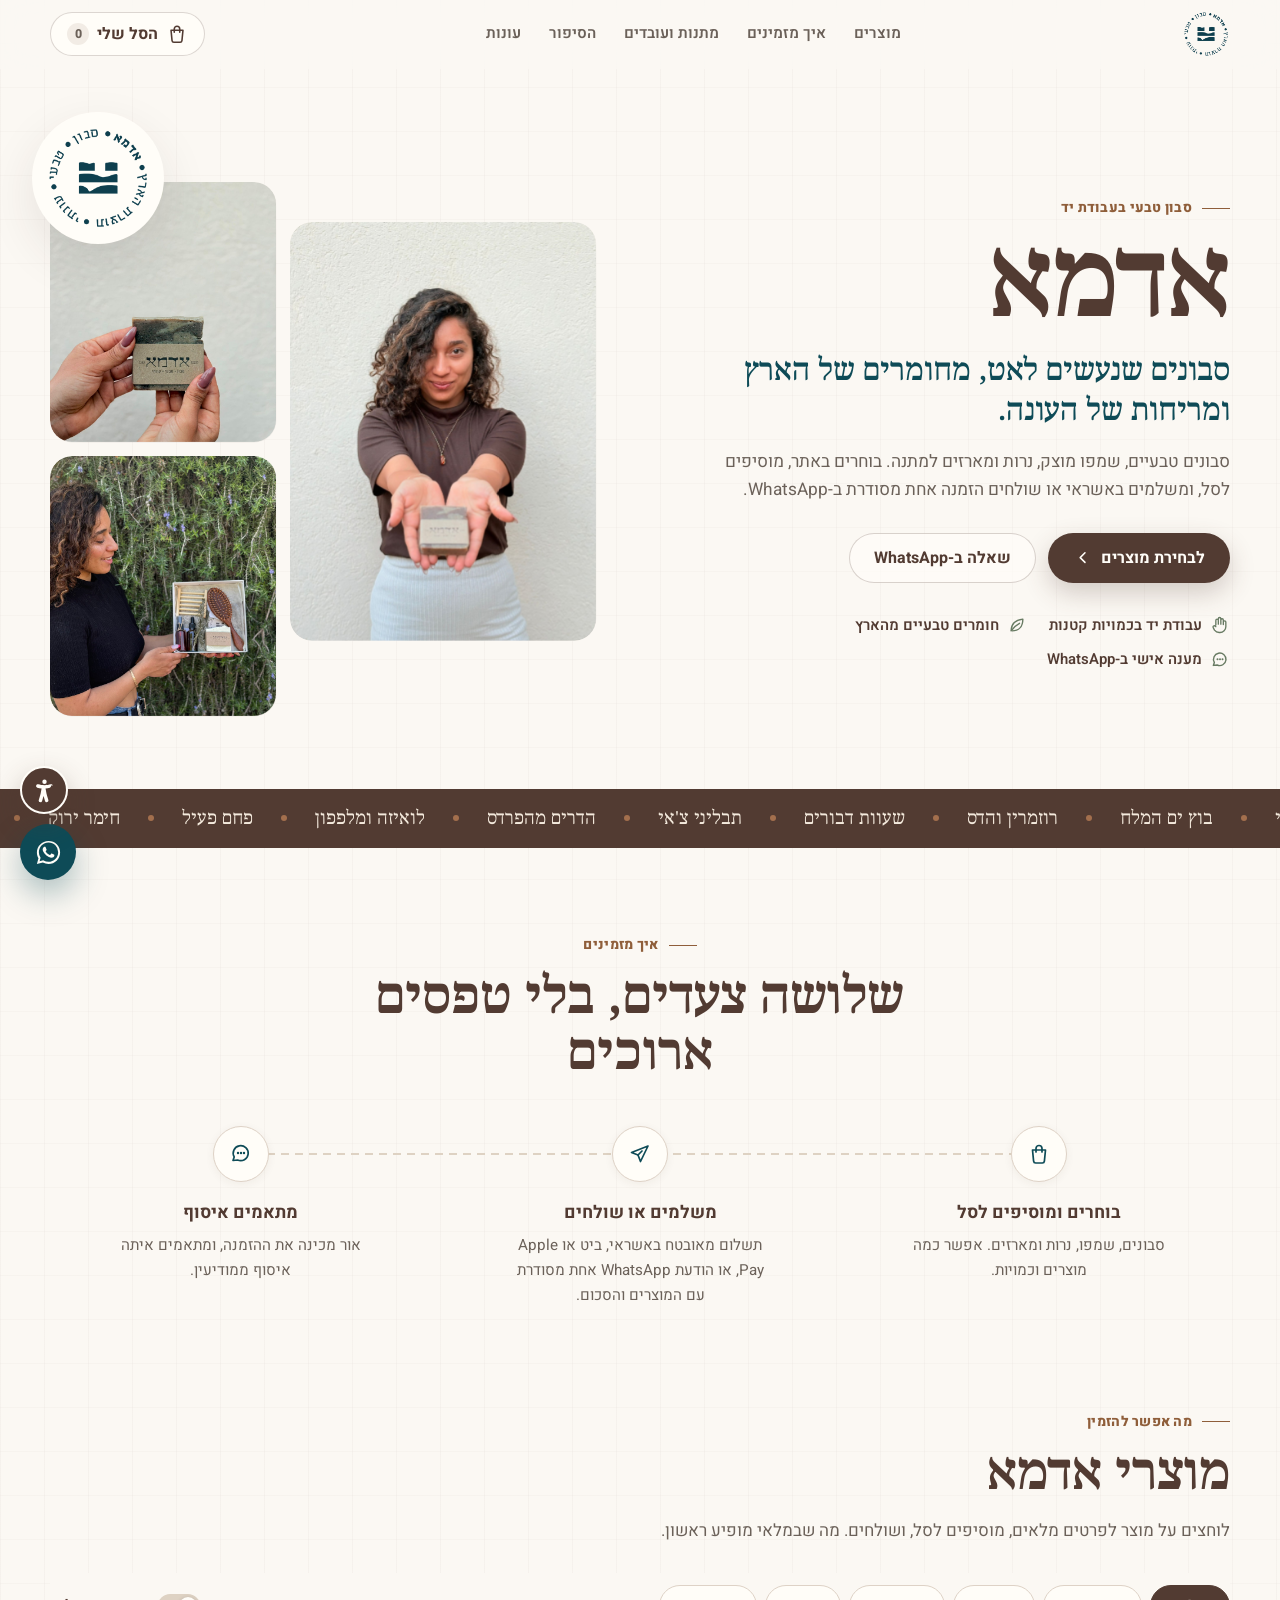
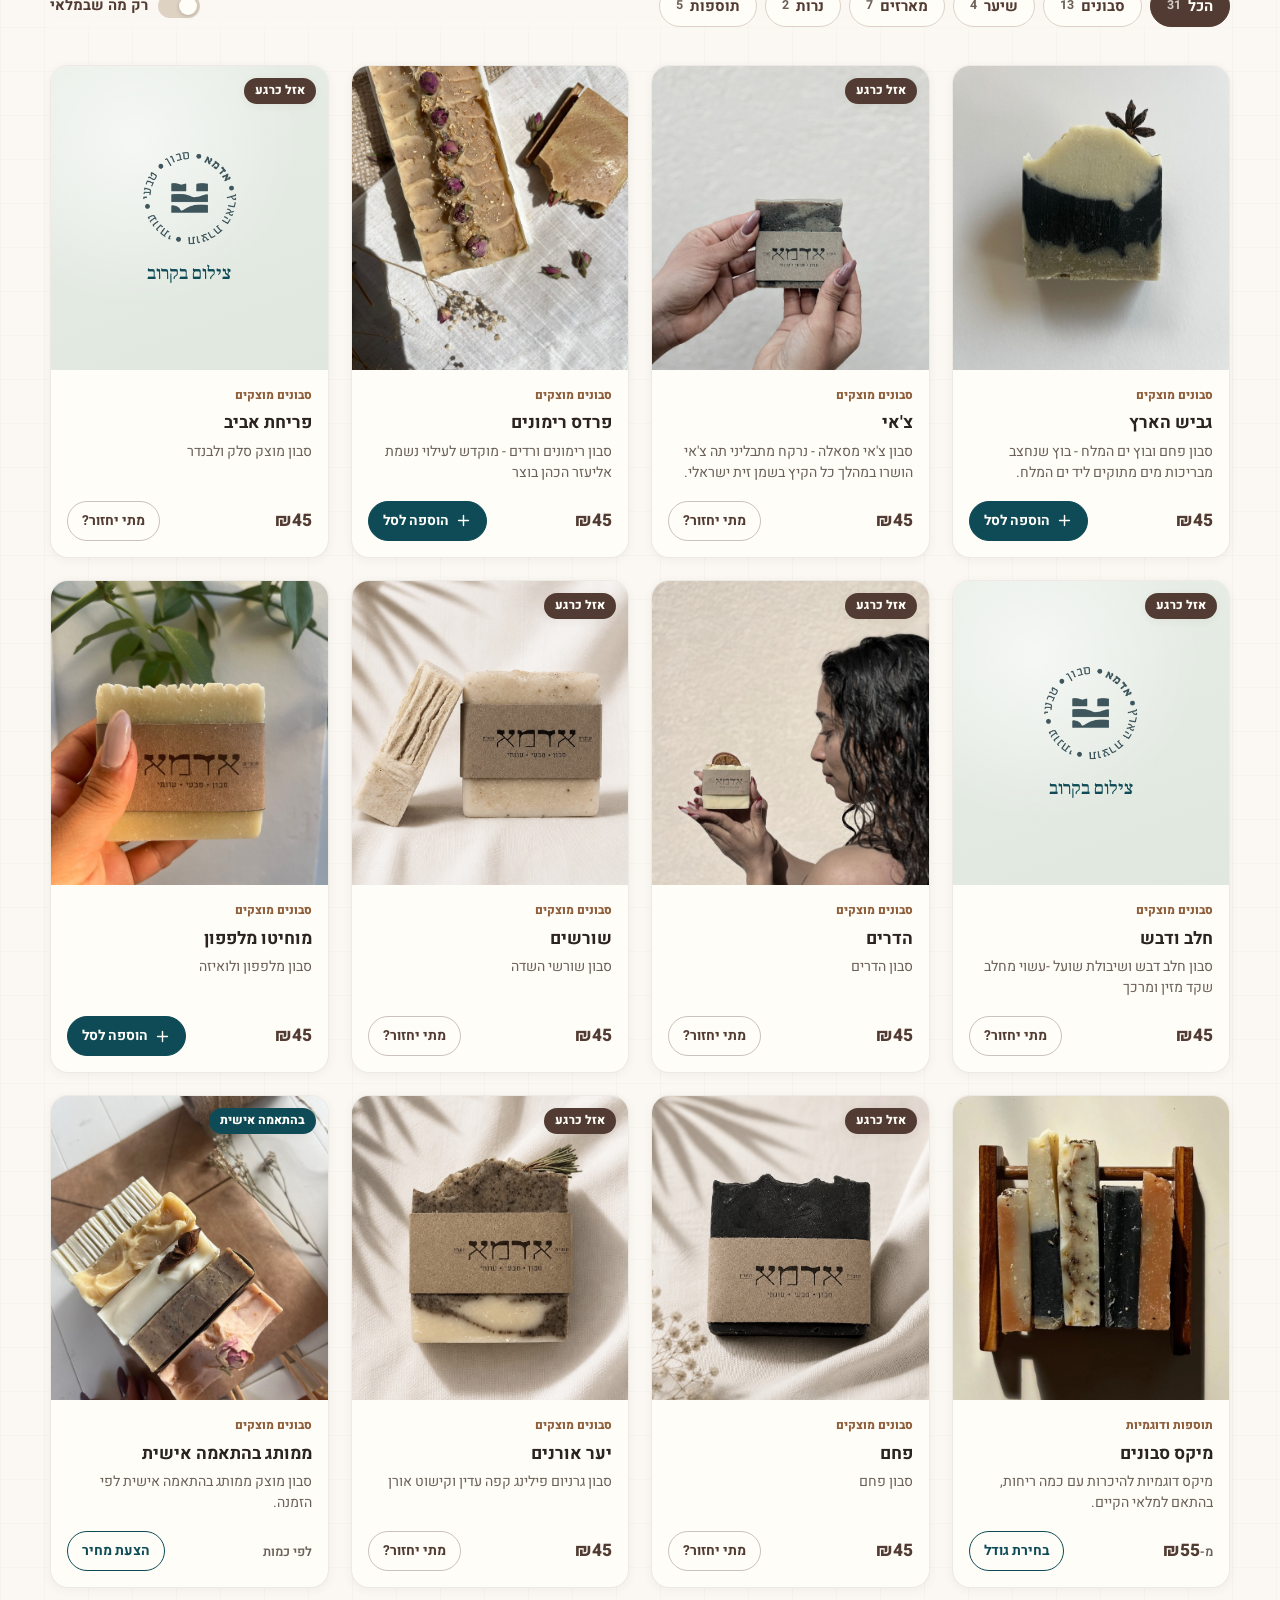
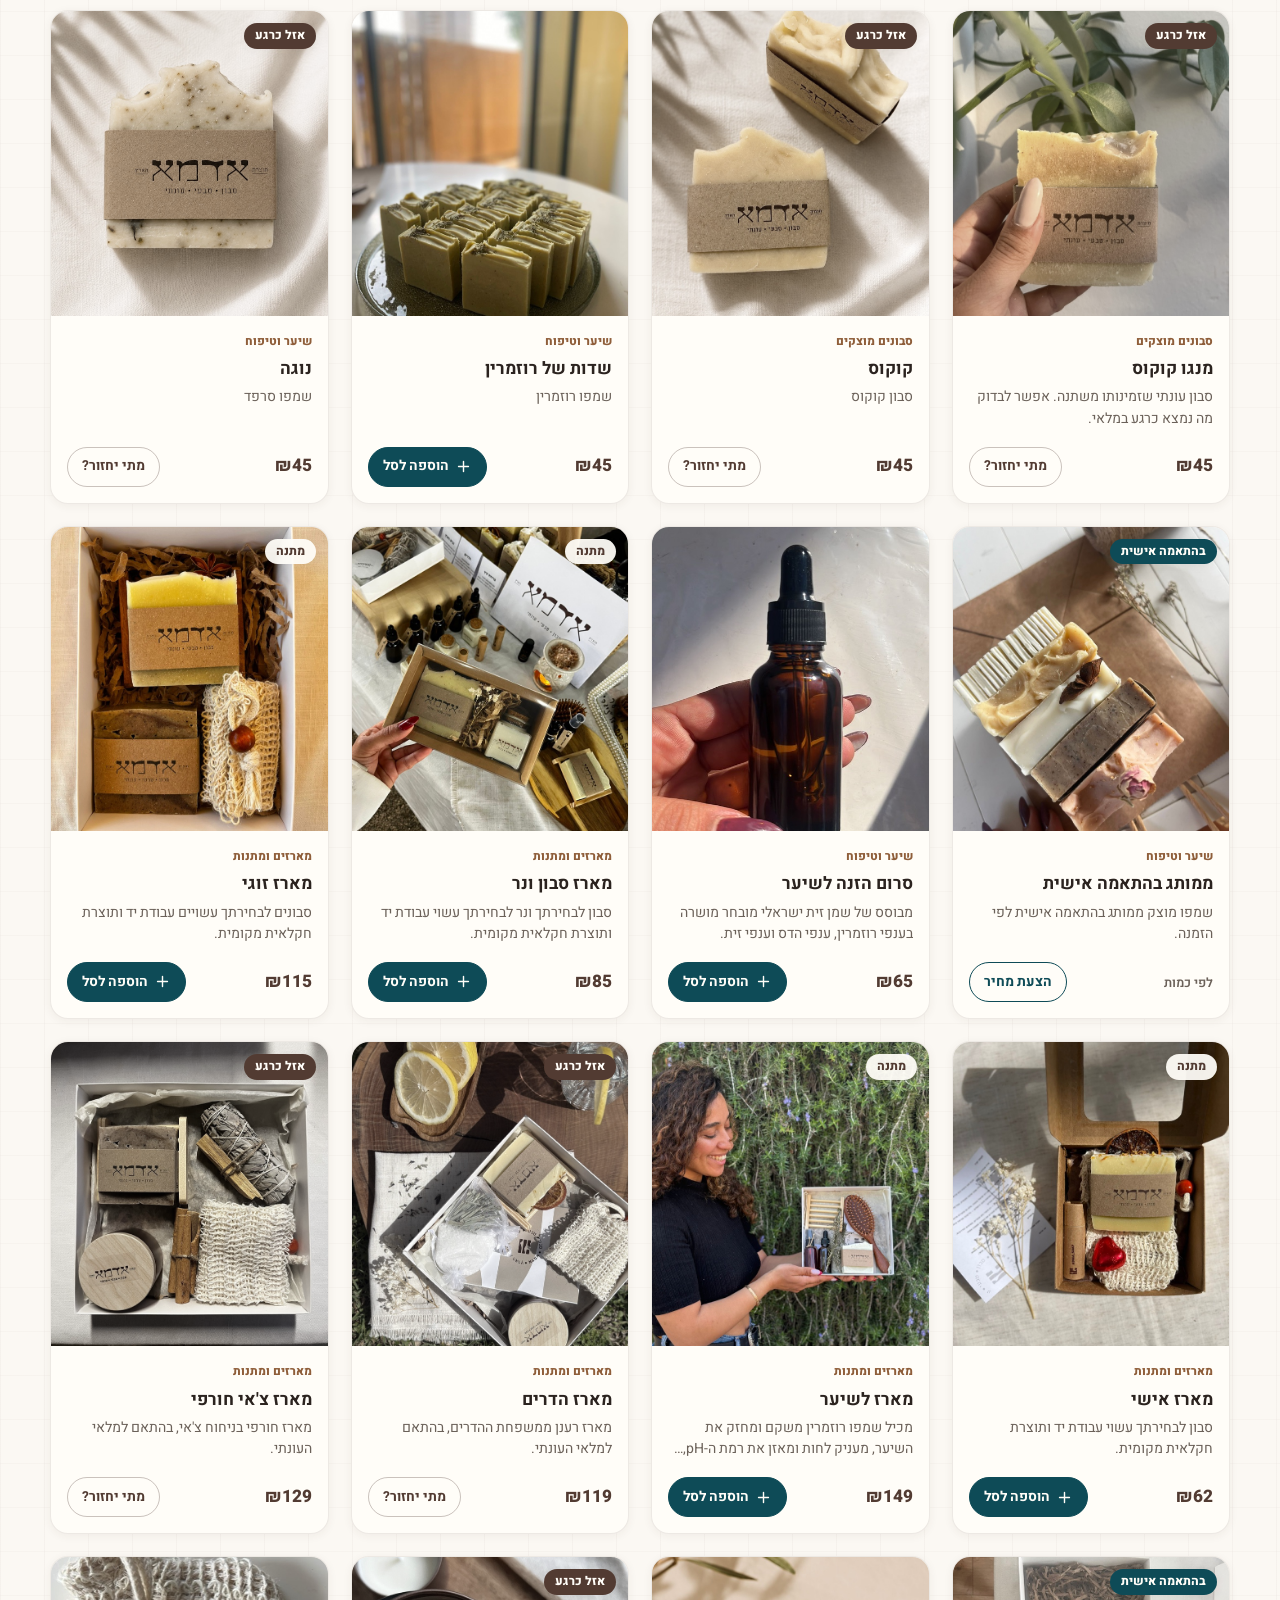
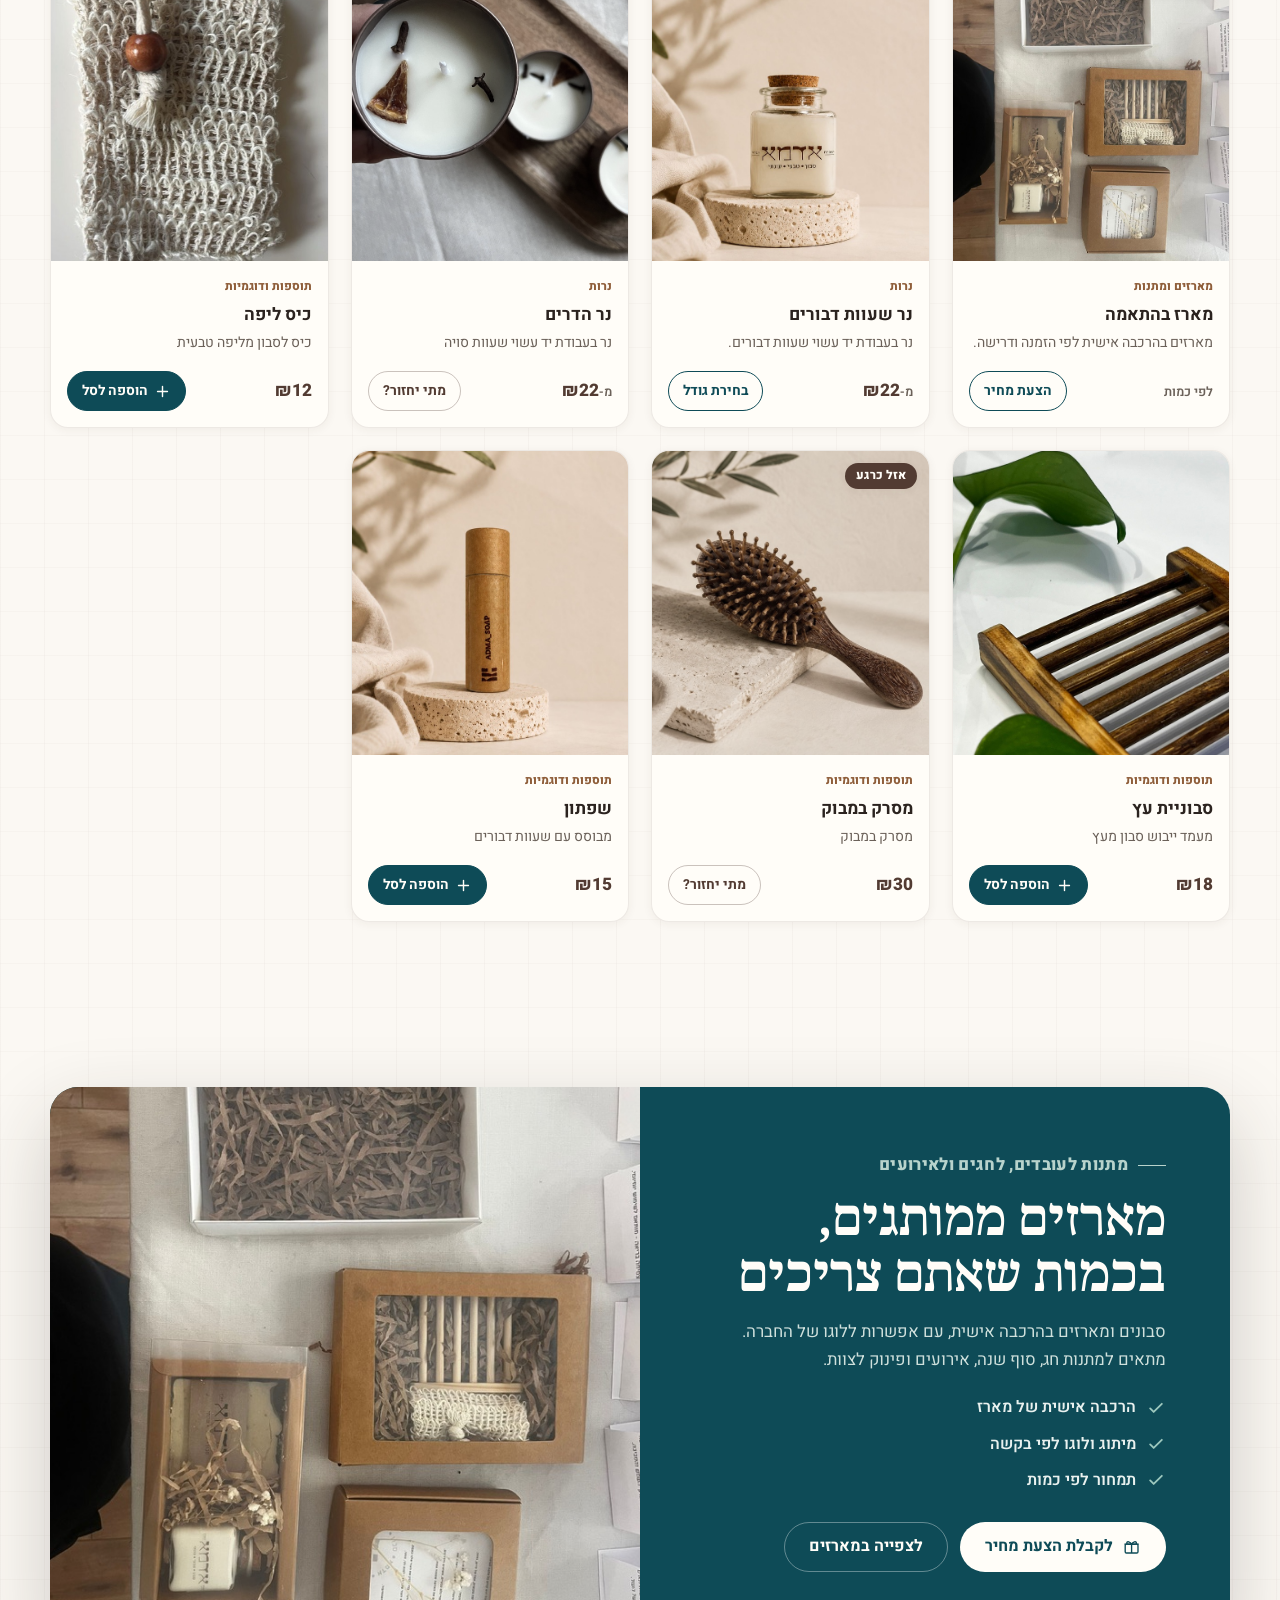
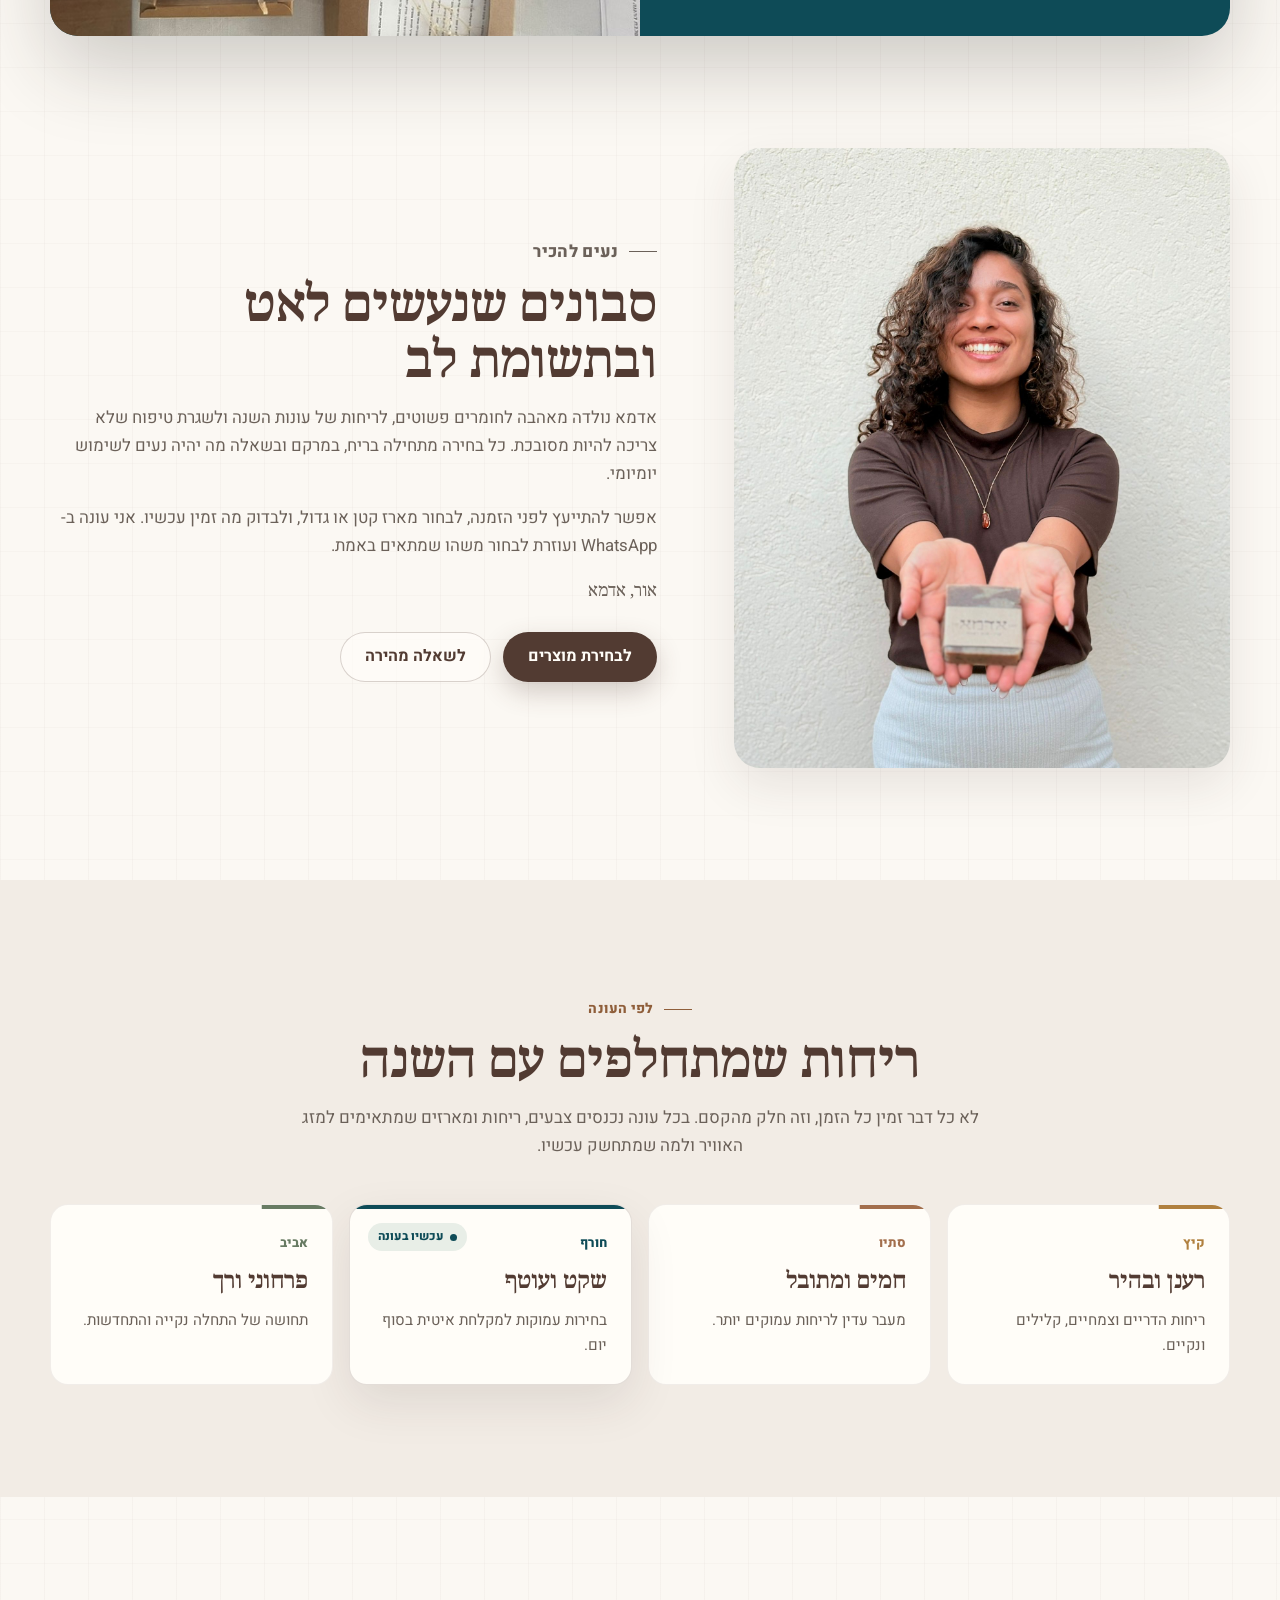
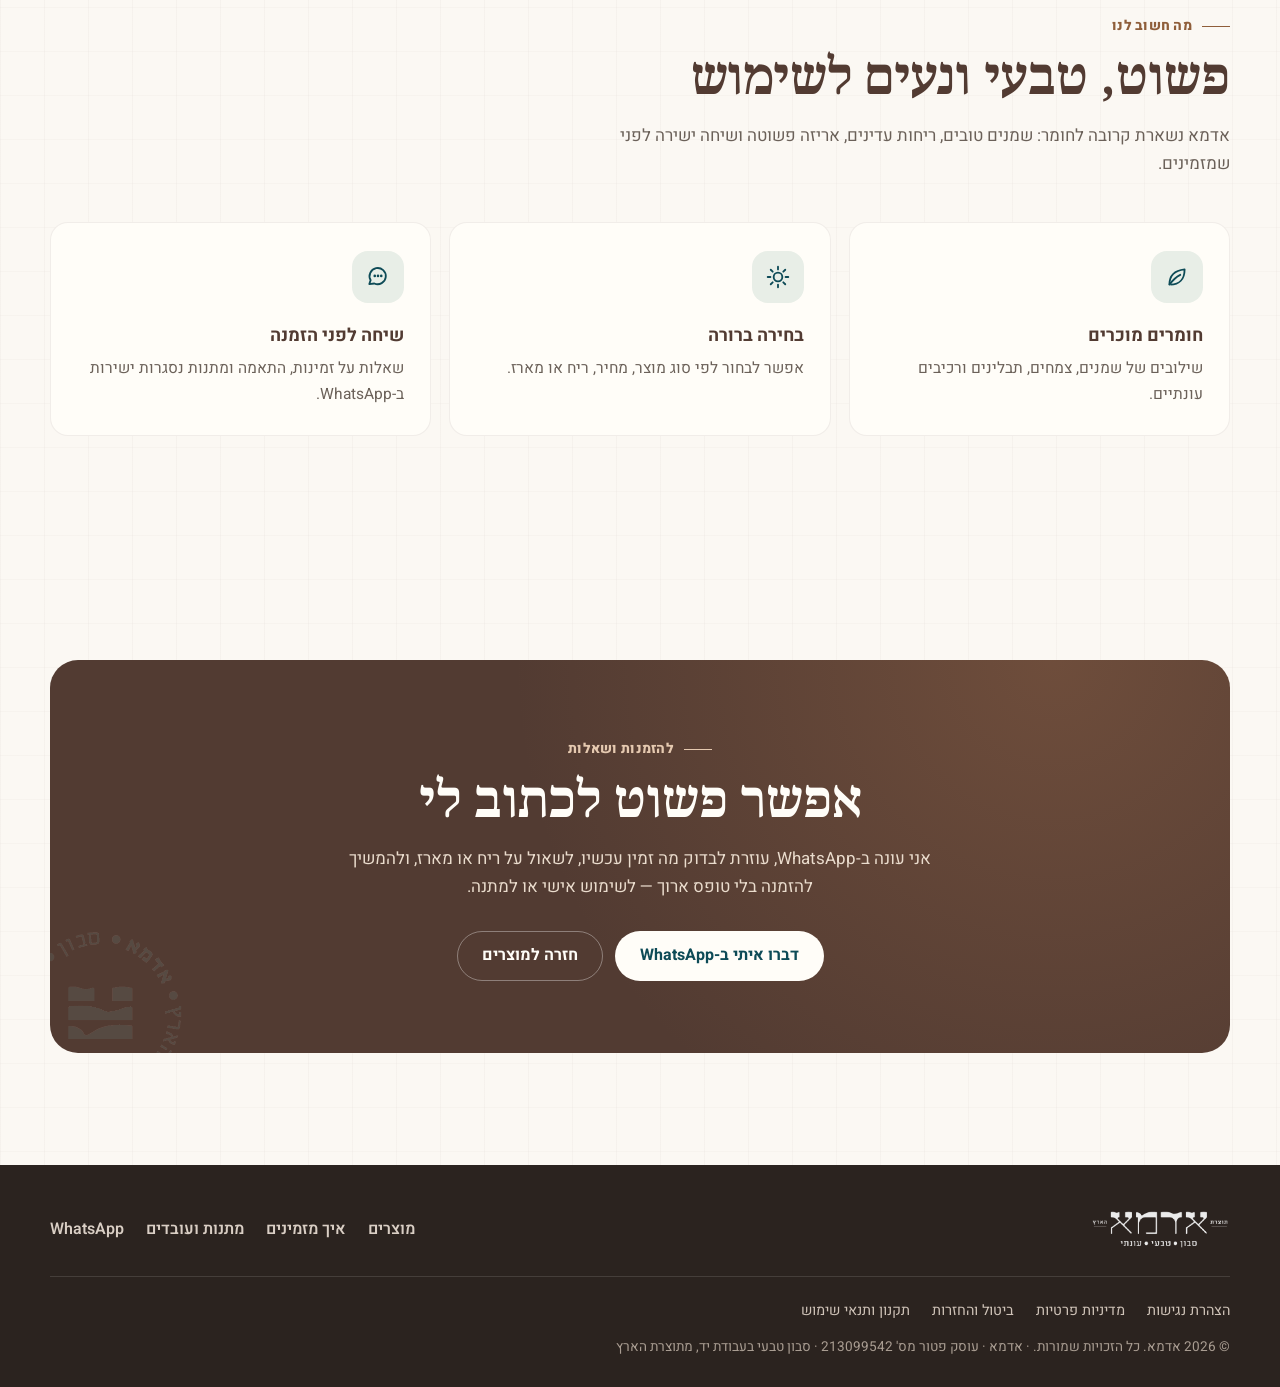
==== commit a2229701: "Catalog: read live stock and prices from the published sheet CSV Co-Authored-By: Claude Fable 5.1 <n" ====
--- a/index.html
+++ b/index.html
@@ -1833,7 +1833,7 @@
          CATALOG_CSV_URL = the "קטלוג" tab published to the web as CSV (File → Share → Publish to web).
          Columns: A id, E price, F quantity, G active (כן/לא). Variants use ids like p01-1, p01-2.
          Until the URL is set, the flags written in PRODUCTS above are used. */
-      const CATALOG_CSV_URL = "";
+      const CATALOG_CSV_URL = "https://docs.google.com/spreadsheets/d/e/2PACX-1vSH0fGDmsuNATvSwZjd4IaqoLWSDyx4oewyyLw0OHF1PvMnoF7uR60pg97RRF1hUjowR6DeDJ_S_0S5/pub?gid=1727707118&single=true&output=csv";
       const parseCSV = (text) => {
         const rows = []; let row = [], cell = "", q = false;
         for (let i = 0; i < text.length; i++) {
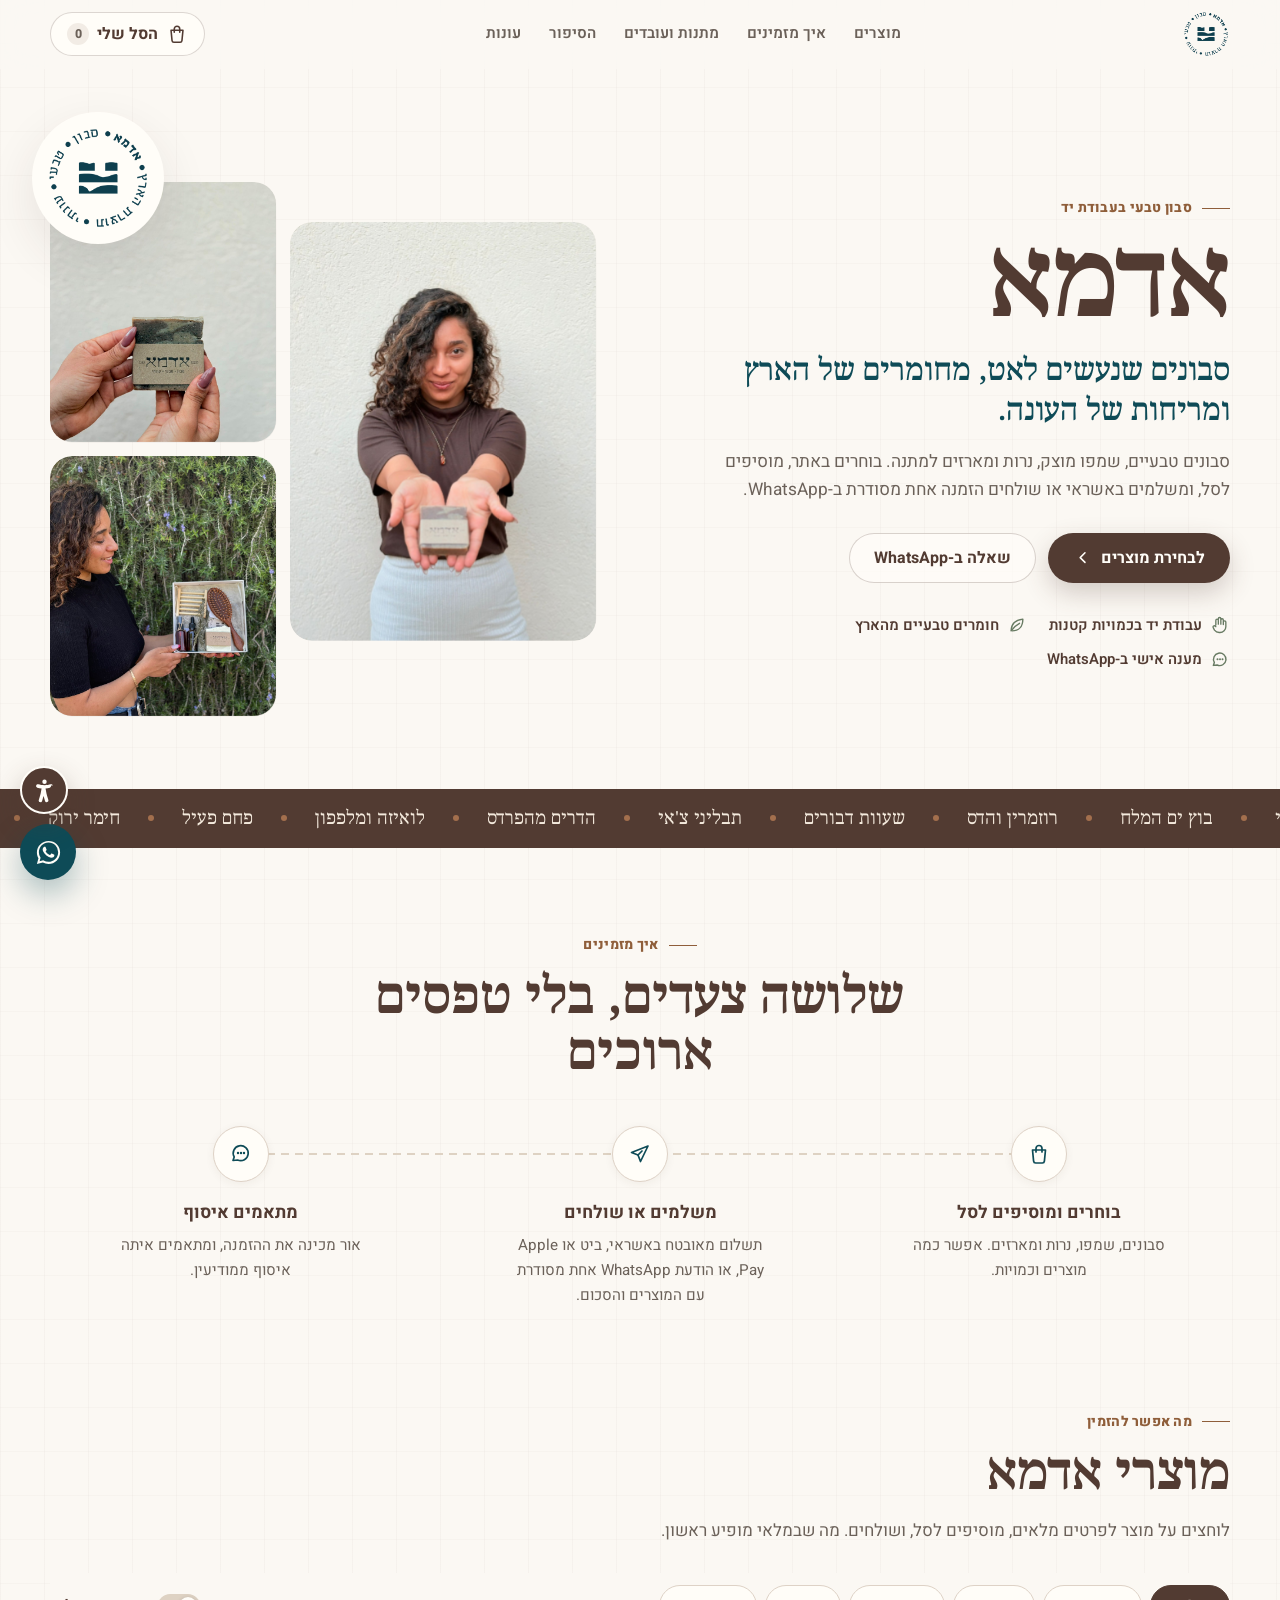
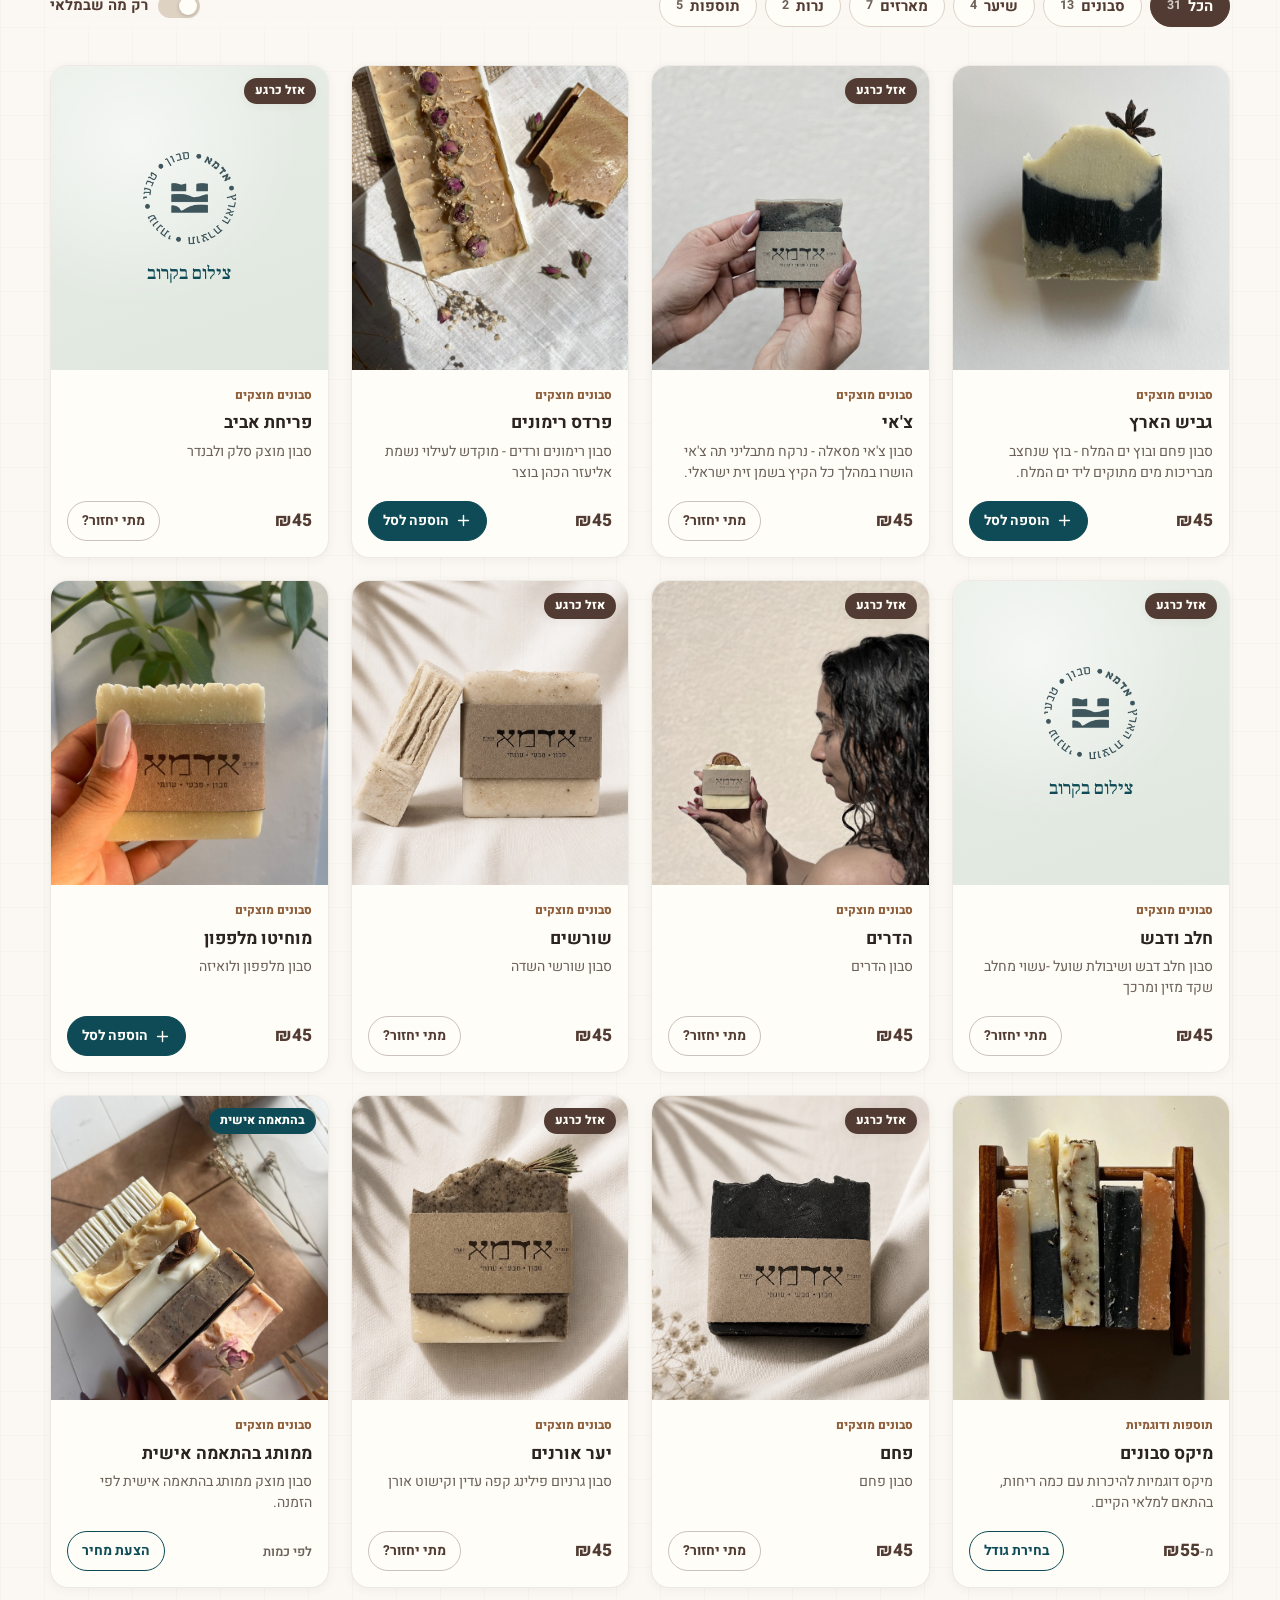
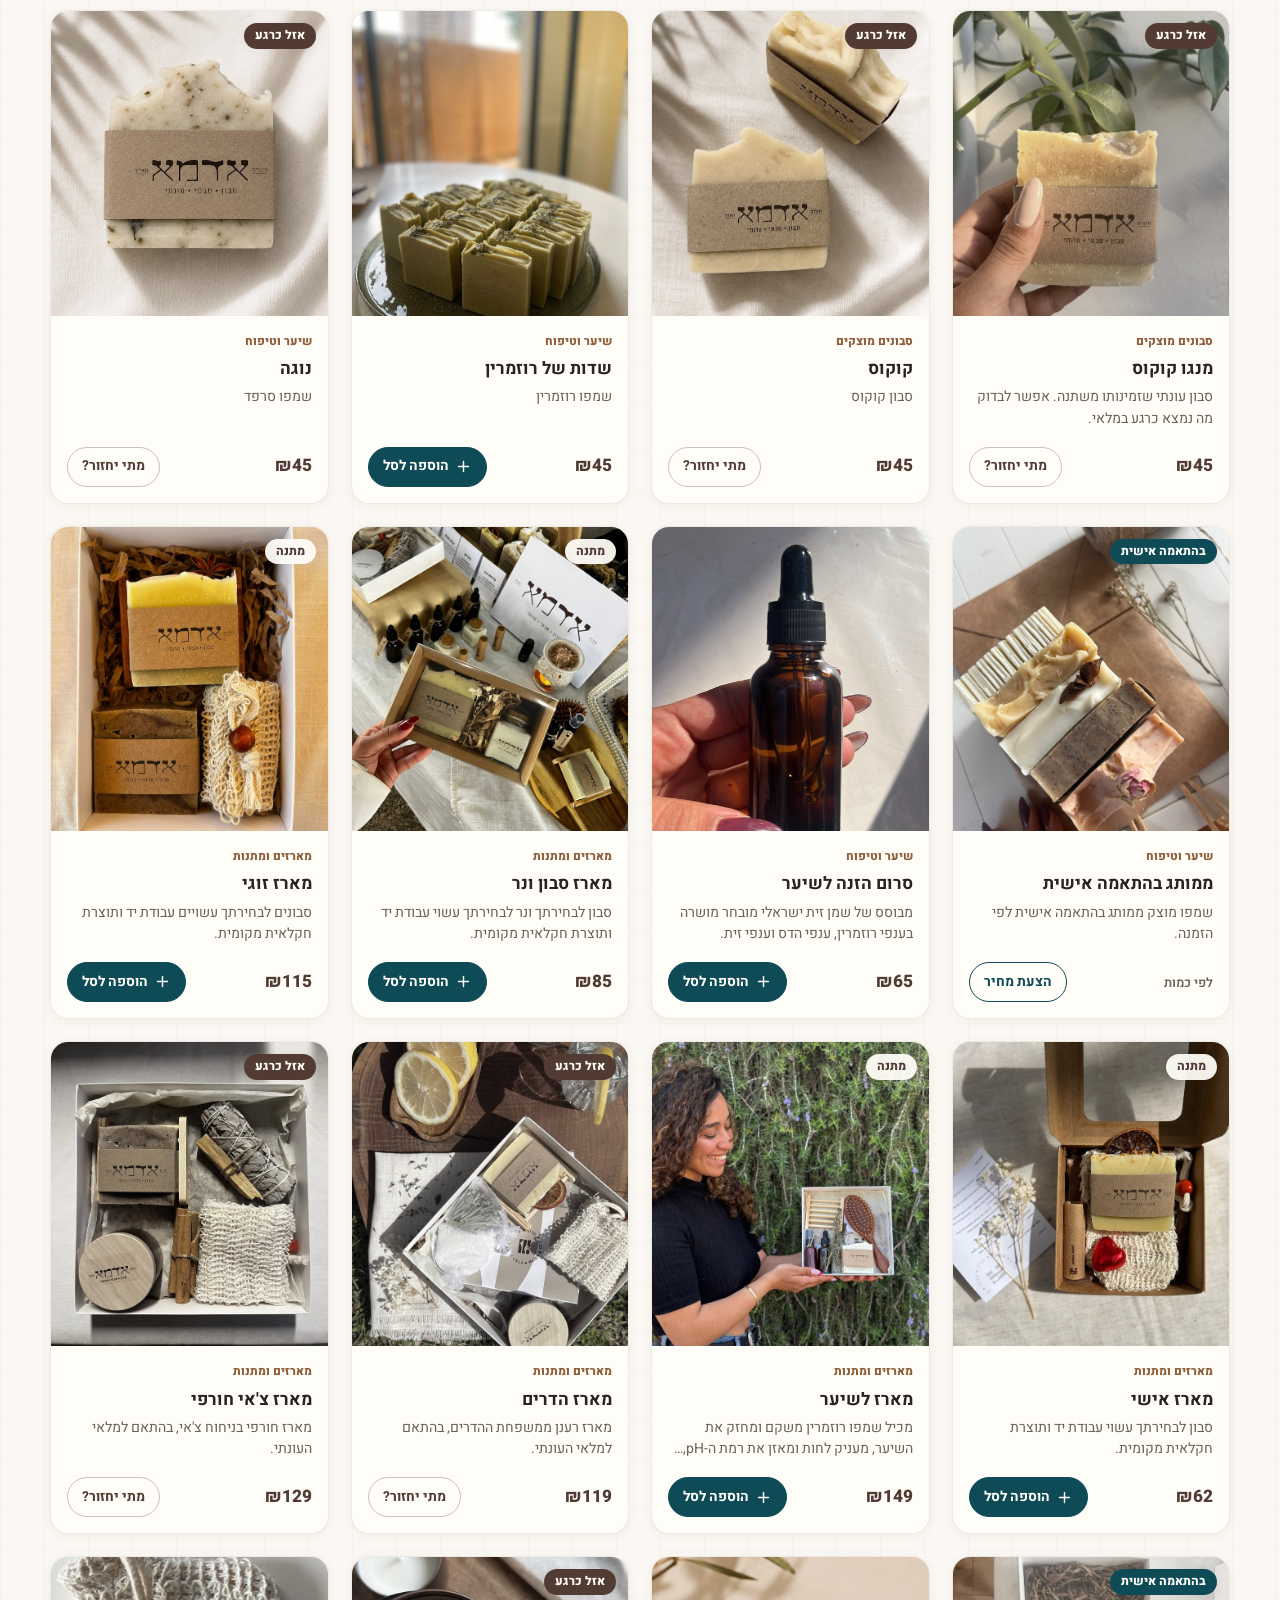
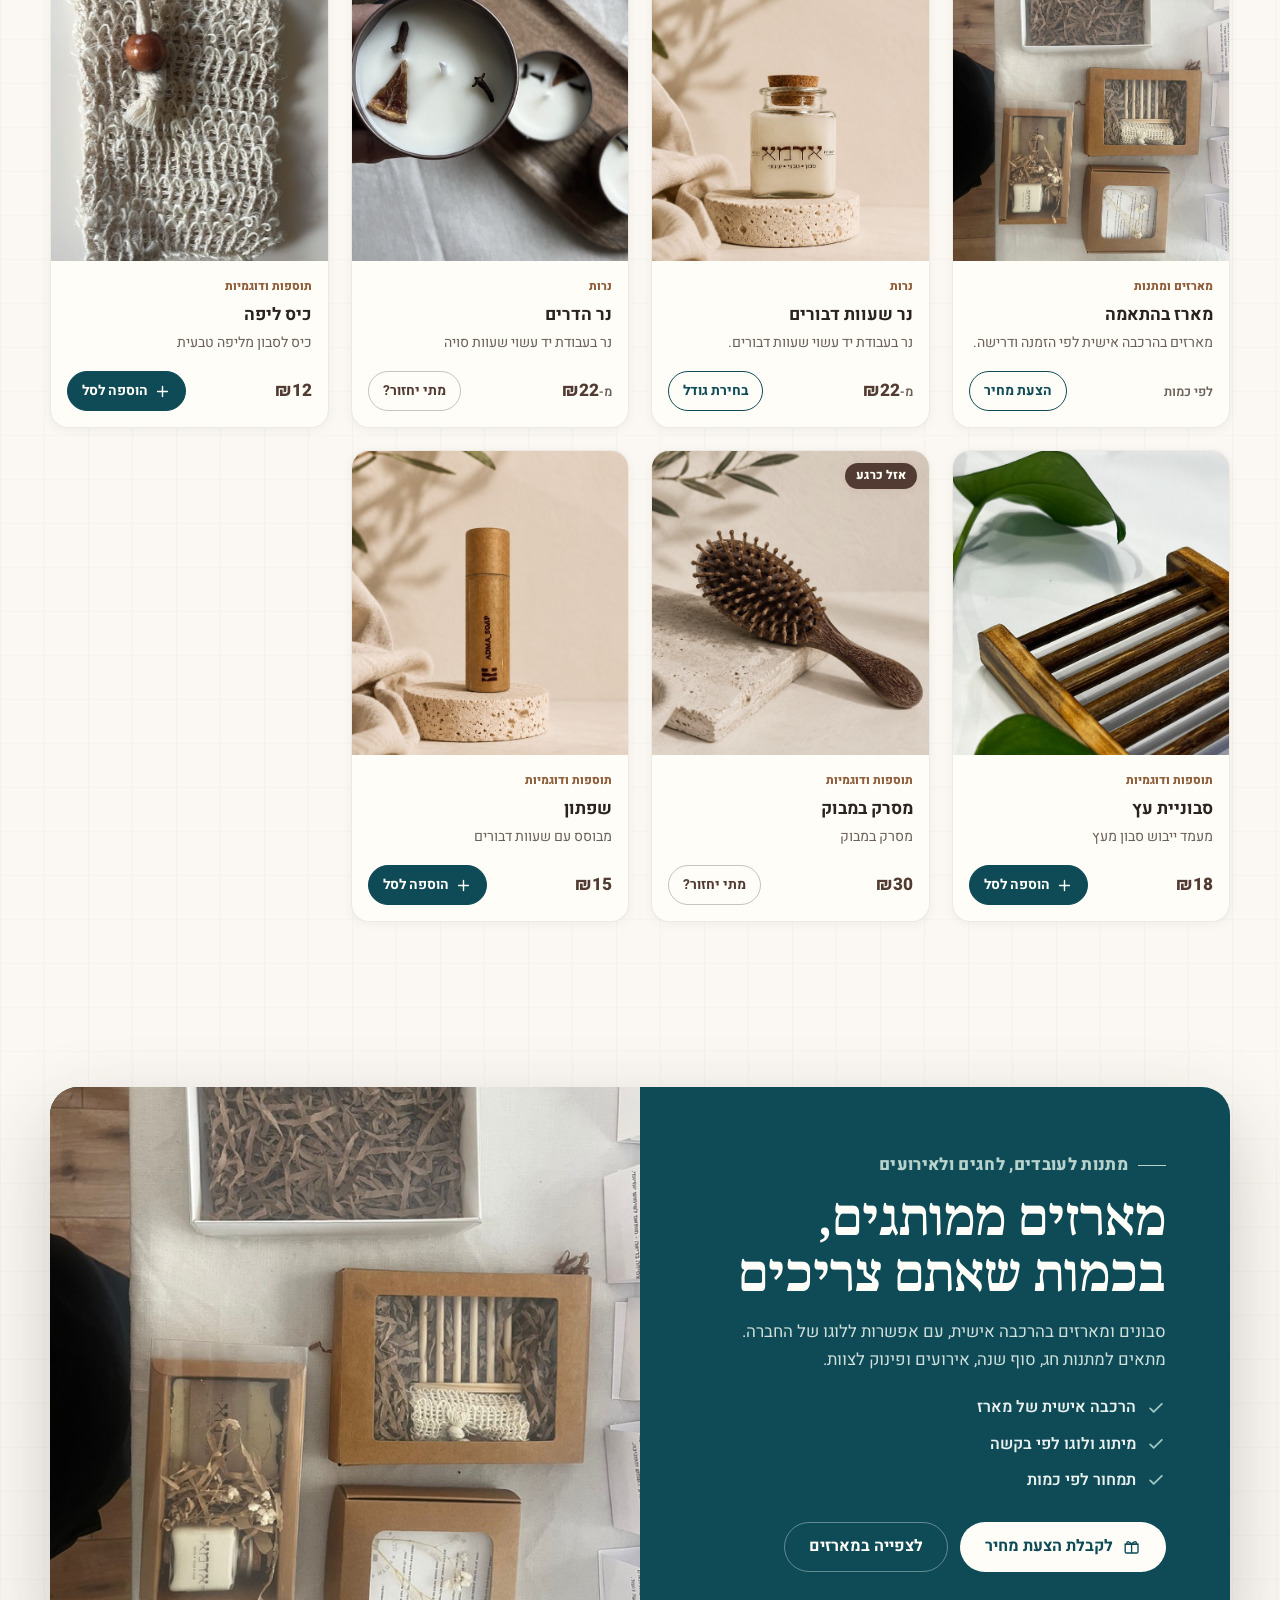
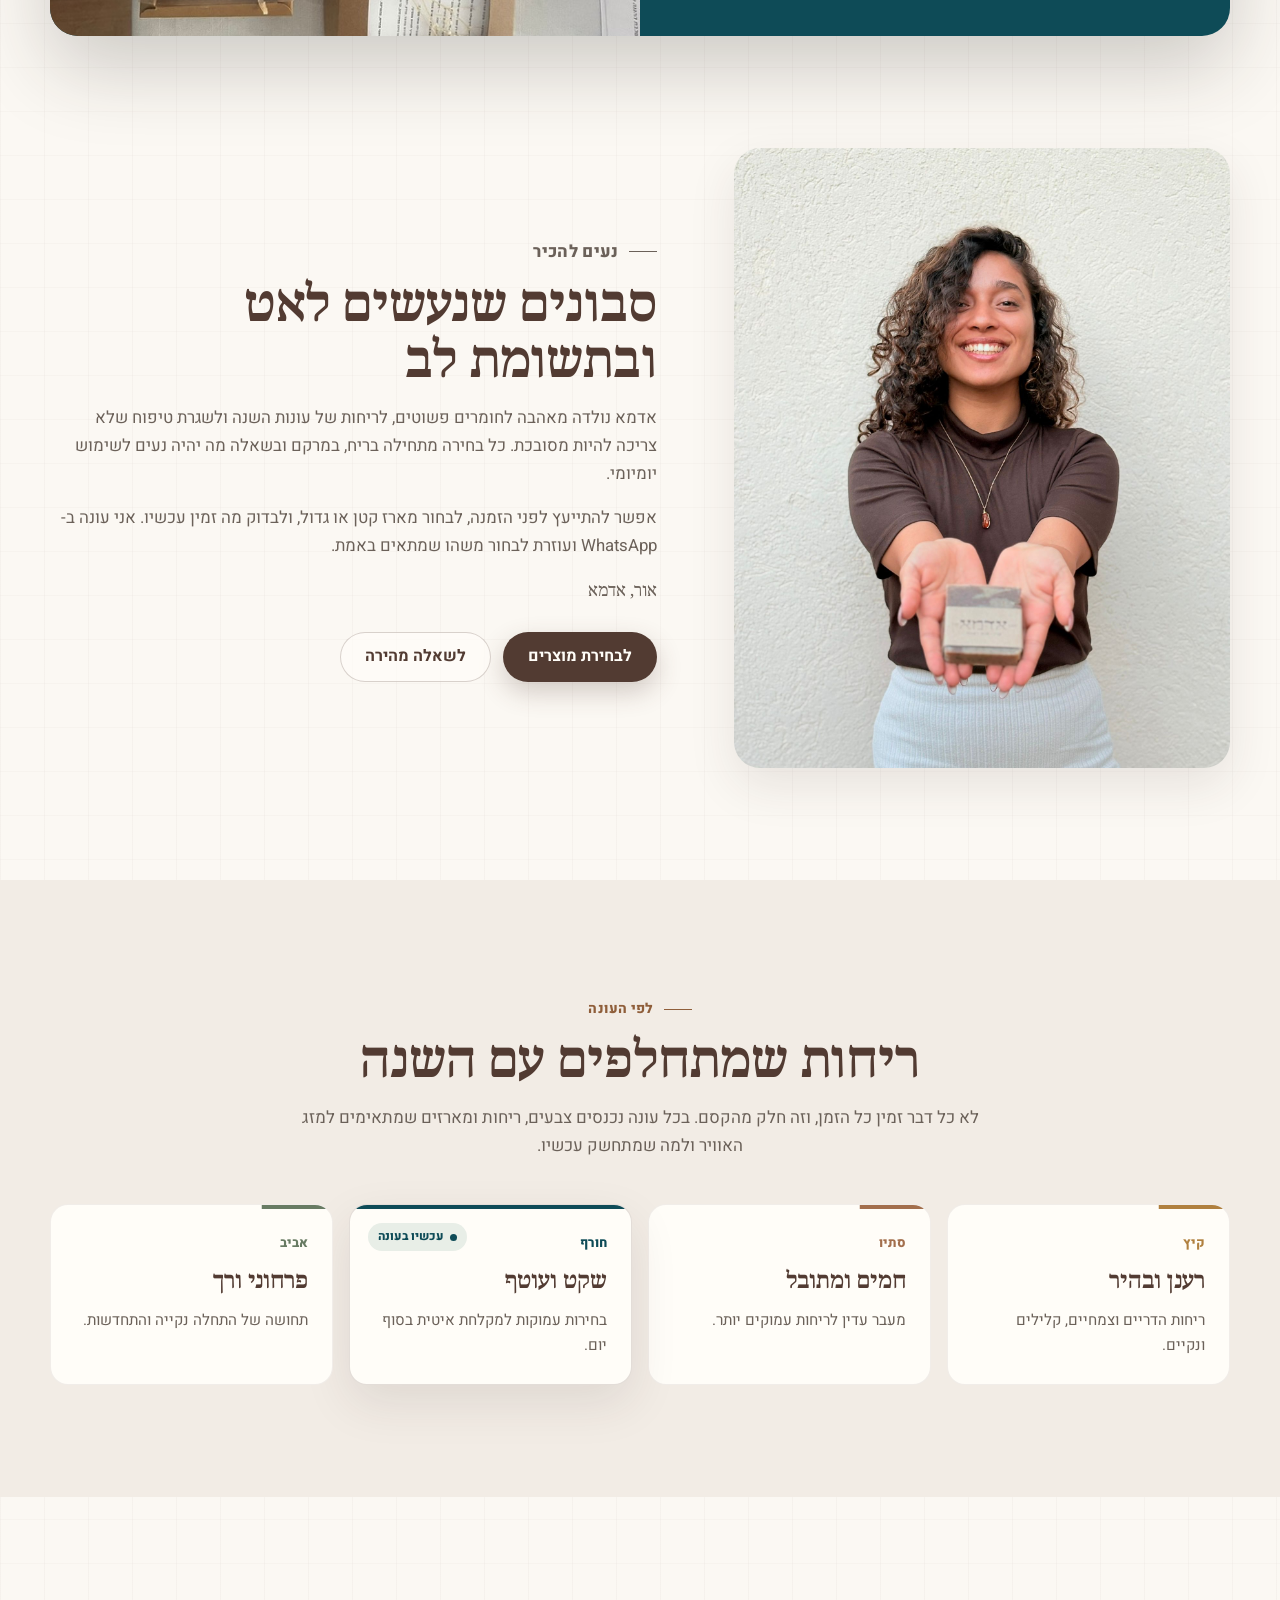
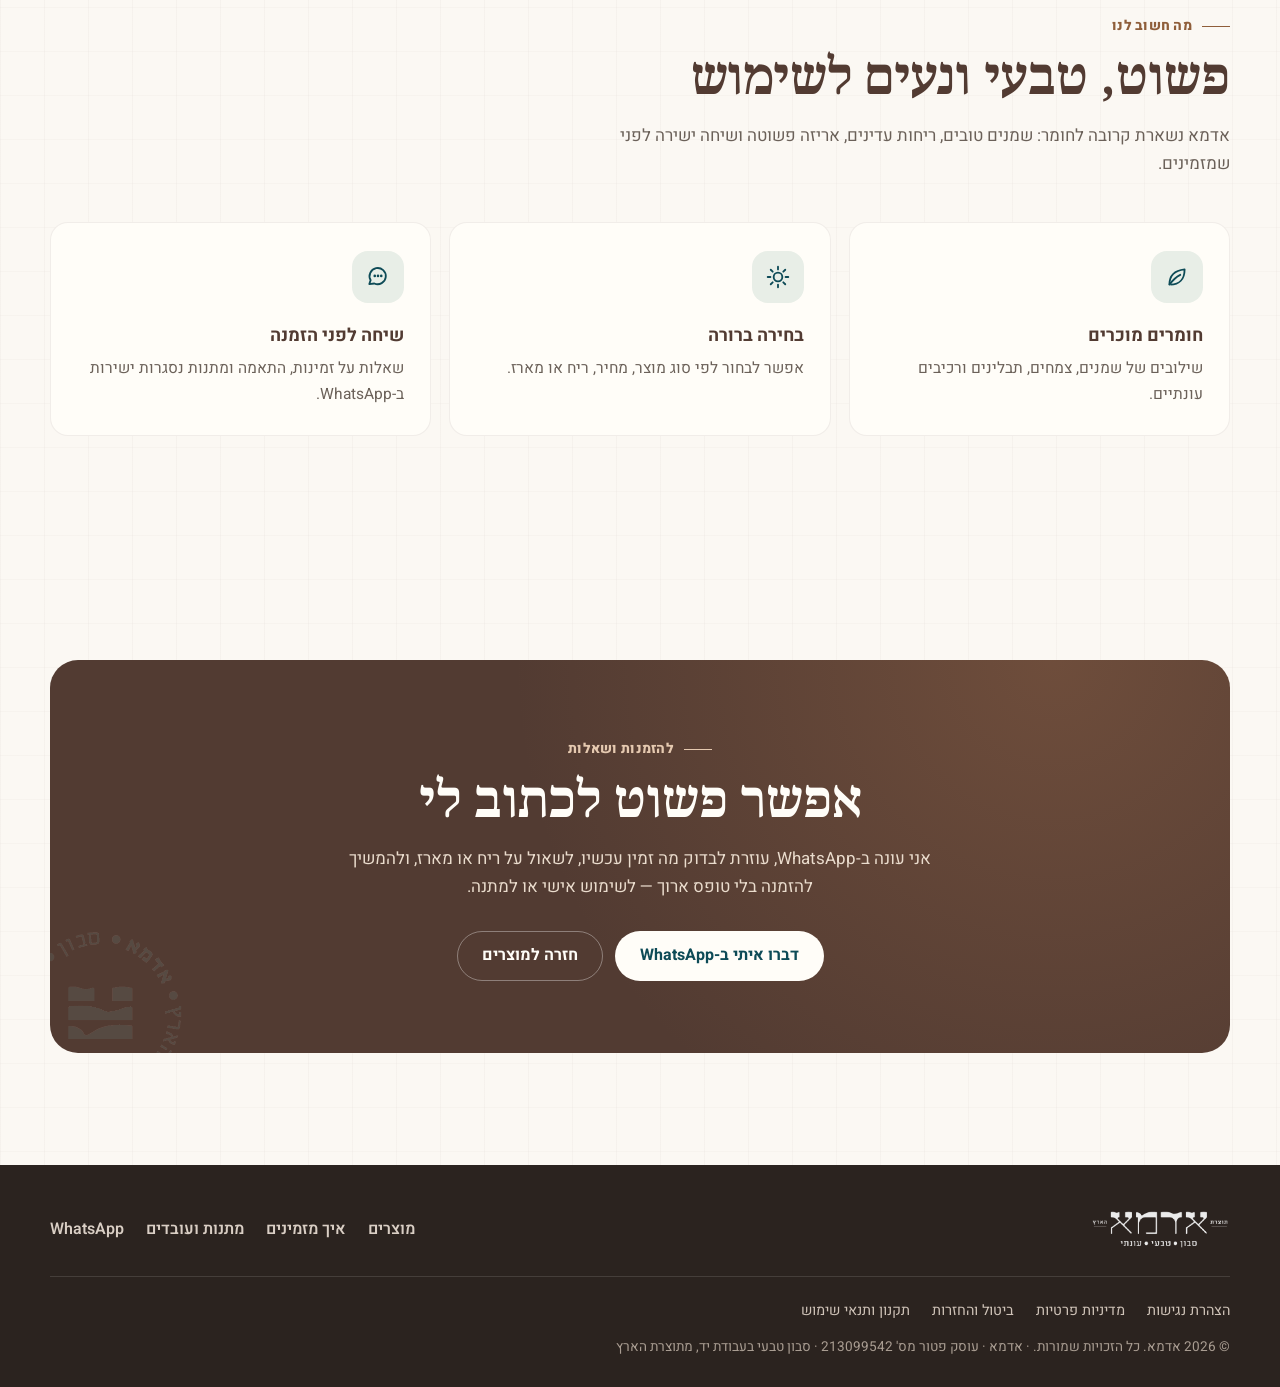
==== commit 8550edfc: "Header: emblem flush with the content edge on mobile (drop the old 138px logo box) Co-Authored-By: C" ====
--- a/index.html
+++ b/index.html
@@ -159,8 +159,6 @@
     .brand { display: inline-flex; text-decoration: none; }
     .brand img { width: 48px; height: 48px; object-fit: contain; transform-origin: right center; transition: transform 300ms var(--ease); }
     .topbar.scrolled .brand img { transform: scale(0.9); }
-    /* On wide screens the emblem sits a bit outside the content column, closer to the page edge. */
-    @media (min-width: 1320px) { .brand { margin-inline-end: -56px; } }
     .nav-links { display: flex; align-items: center; gap: 28px; font-size: 0.95rem; font-weight: 600; color: var(--muted); }
     .nav-links a { position: relative; text-decoration: none; padding: 6px 0; transition: color 160ms ease; }
     .nav-links a::after {
@@ -826,7 +824,7 @@
       .menu-btn { display: grid; }
       .cart-btn .cart-label { display: none; }
       .cart-btn { padding: 0 12px; }
-      .brand img { width: 138px; }
+      .brand img { width: 44px; height: 44px; }
       .hero-grid, .story-layout, .gifts-card { grid-template-columns: 1fr; }
       .hero-visual { max-width: 560px; }
       .season-grid { grid-template-columns: repeat(2, 1fr); }
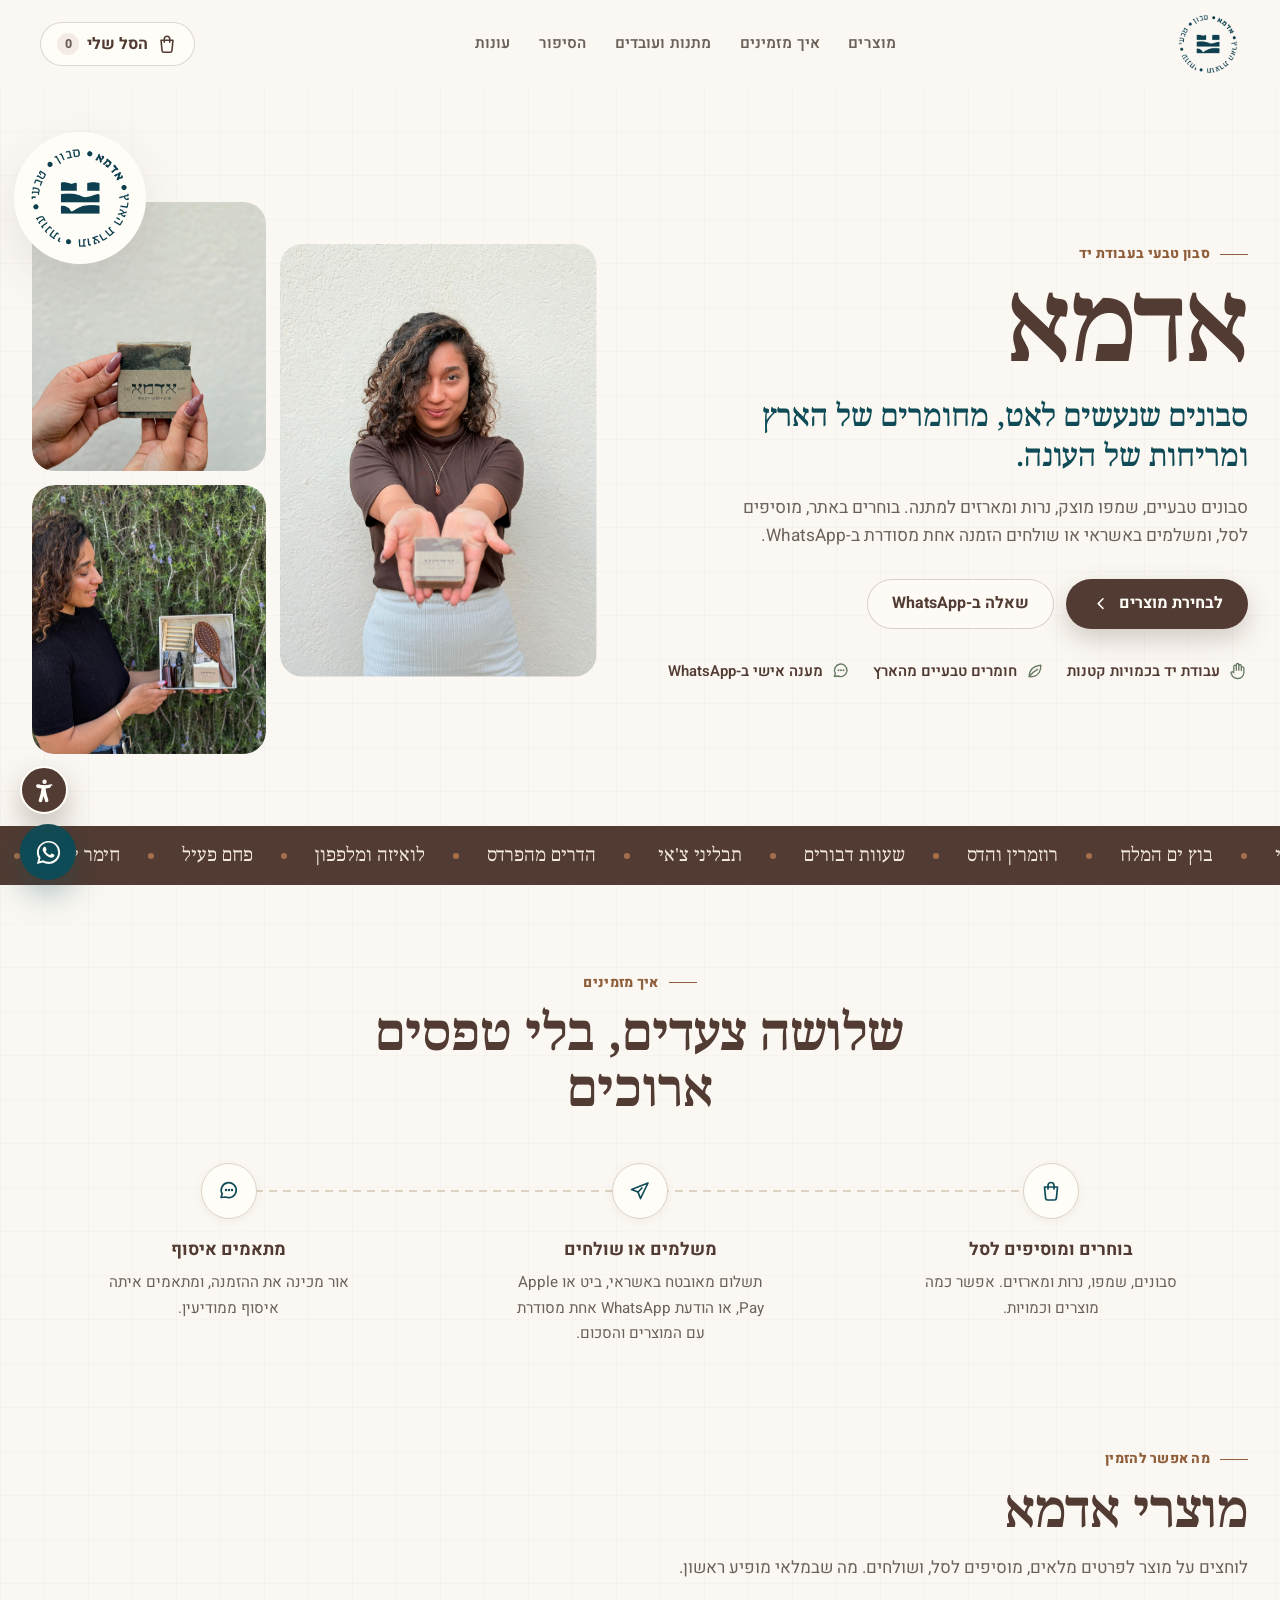
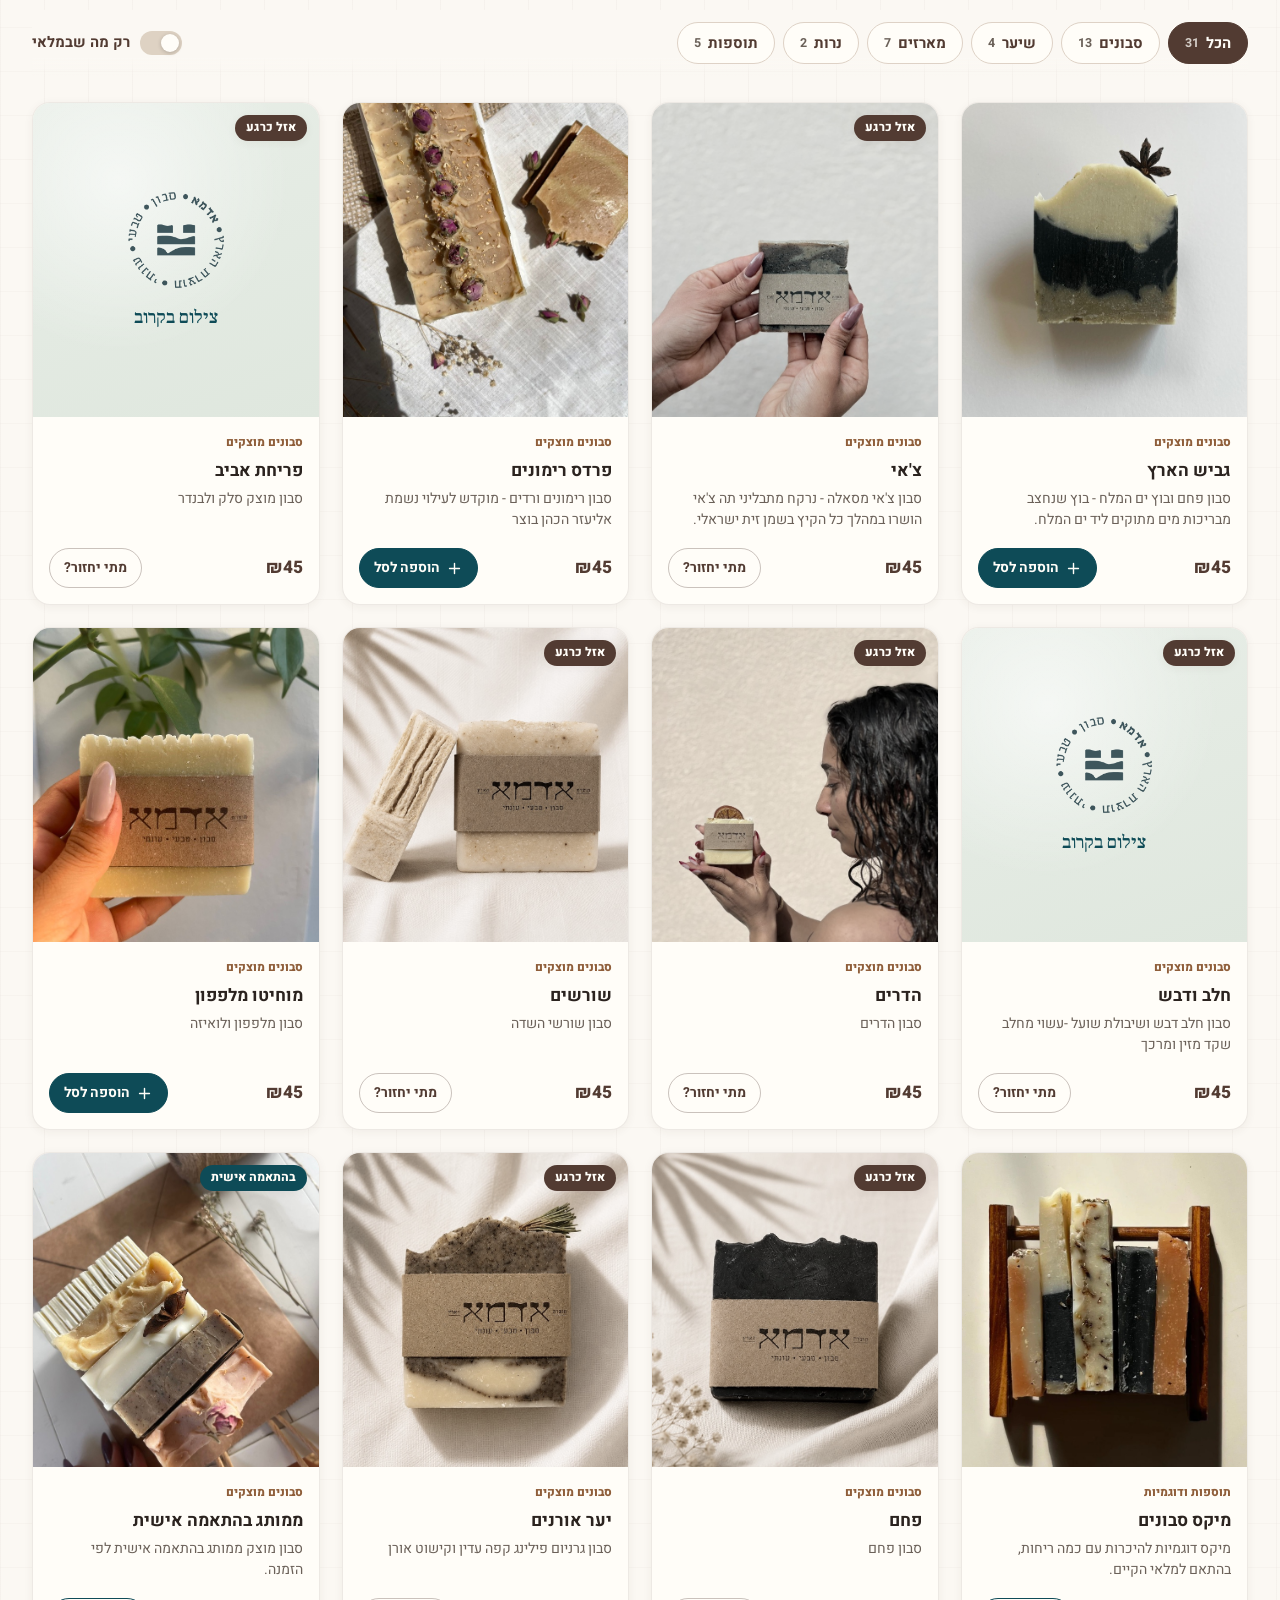
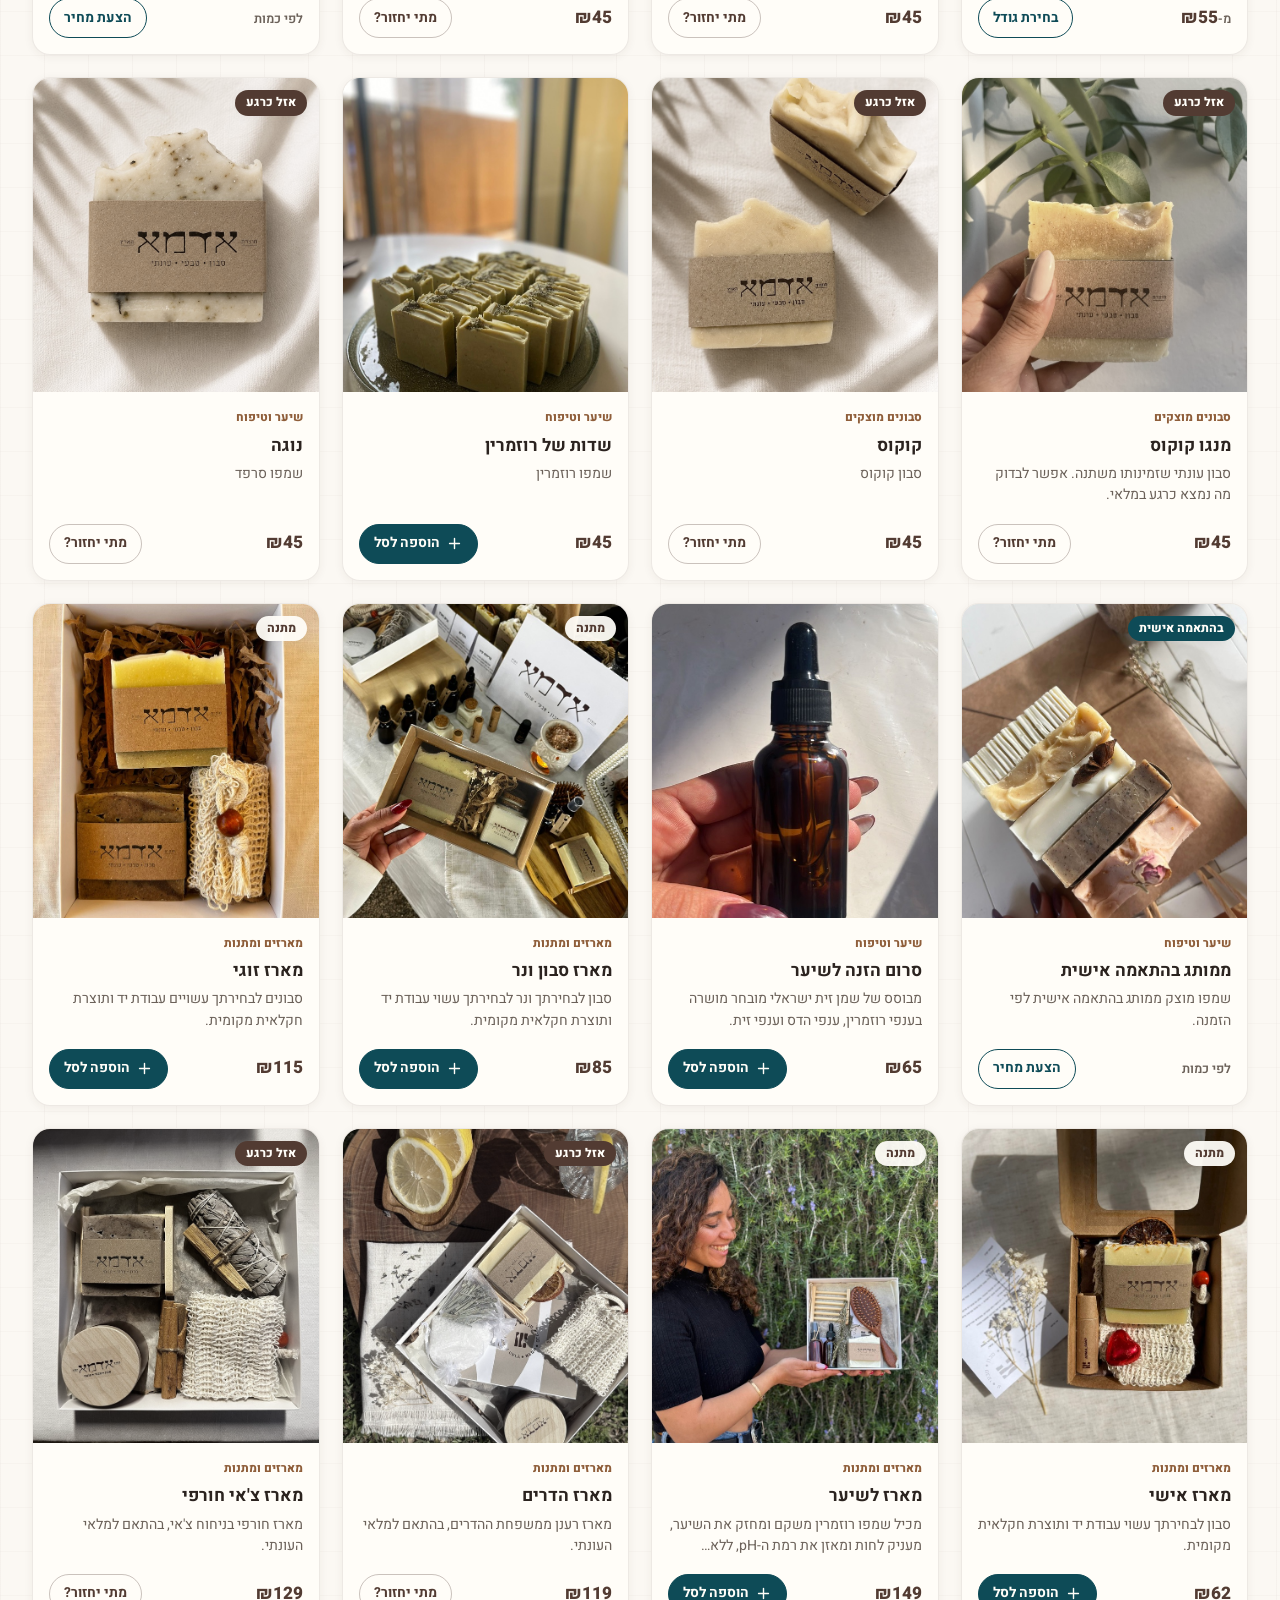
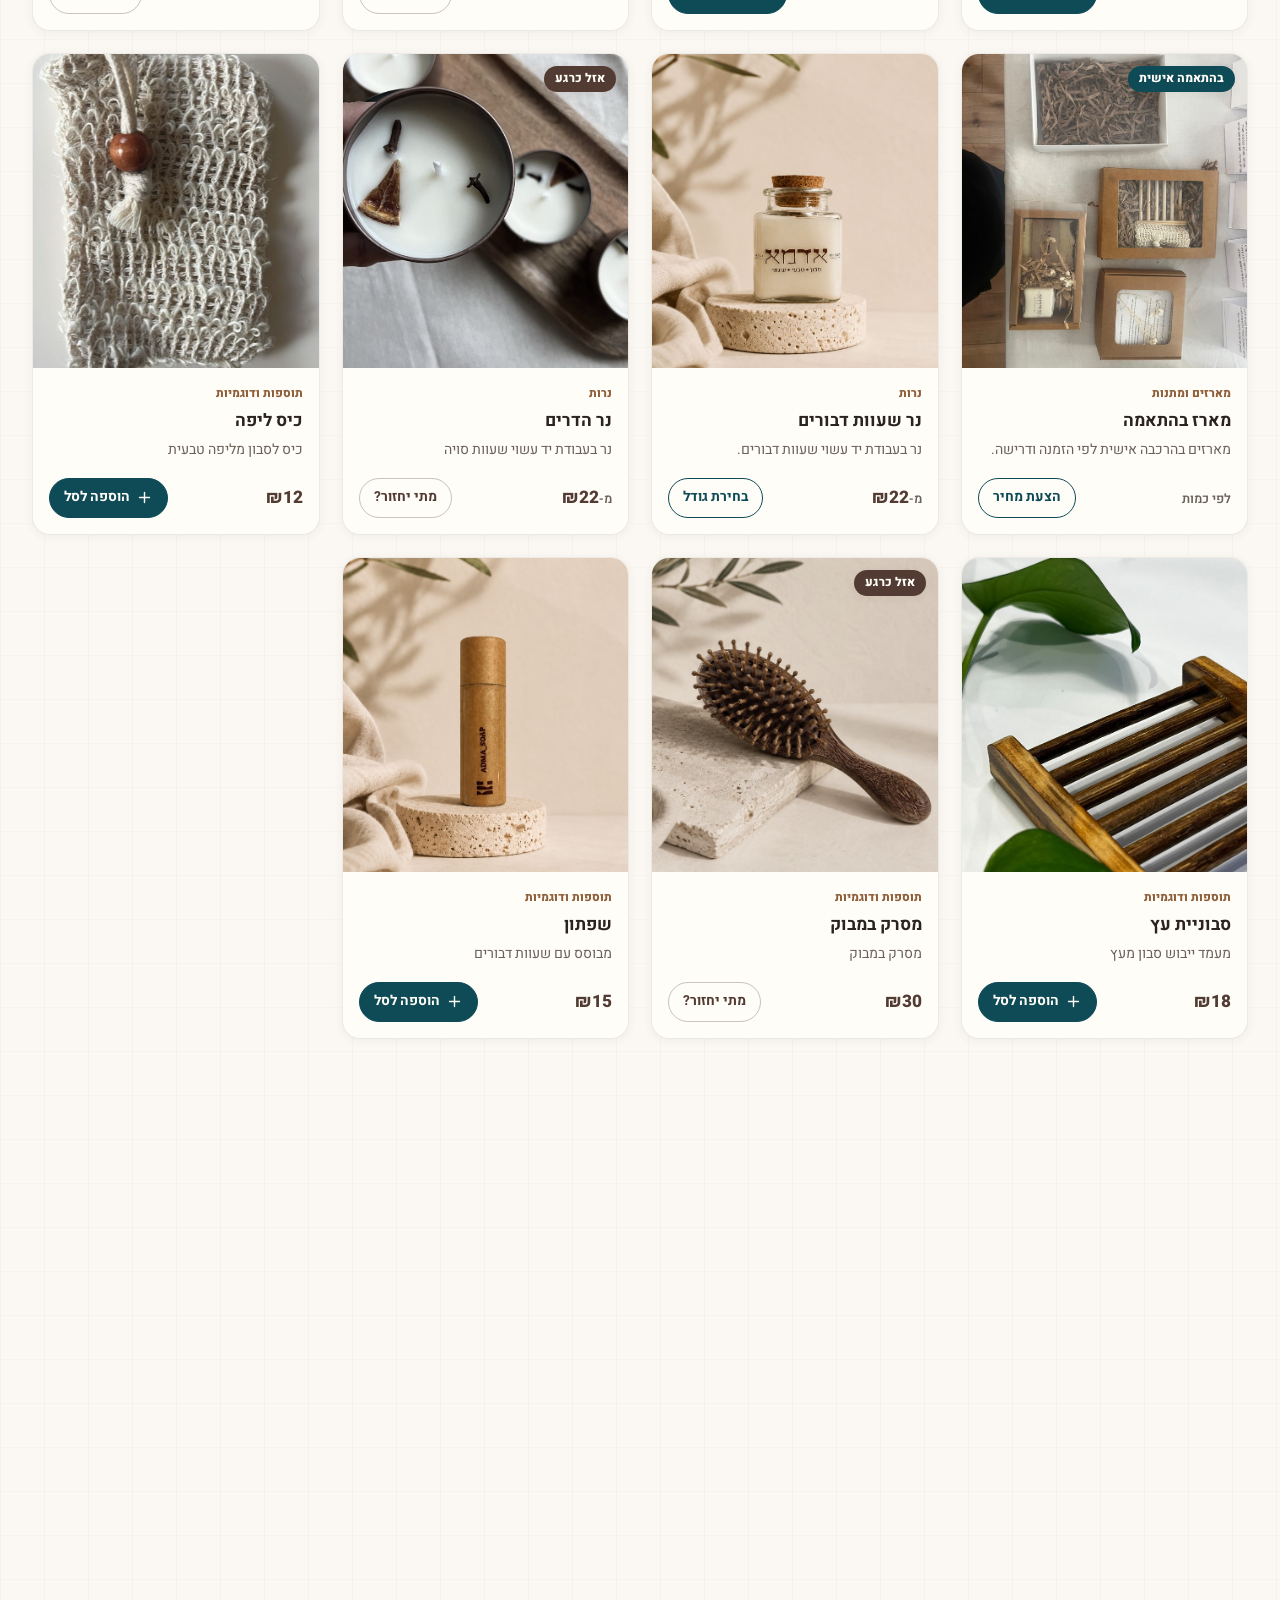
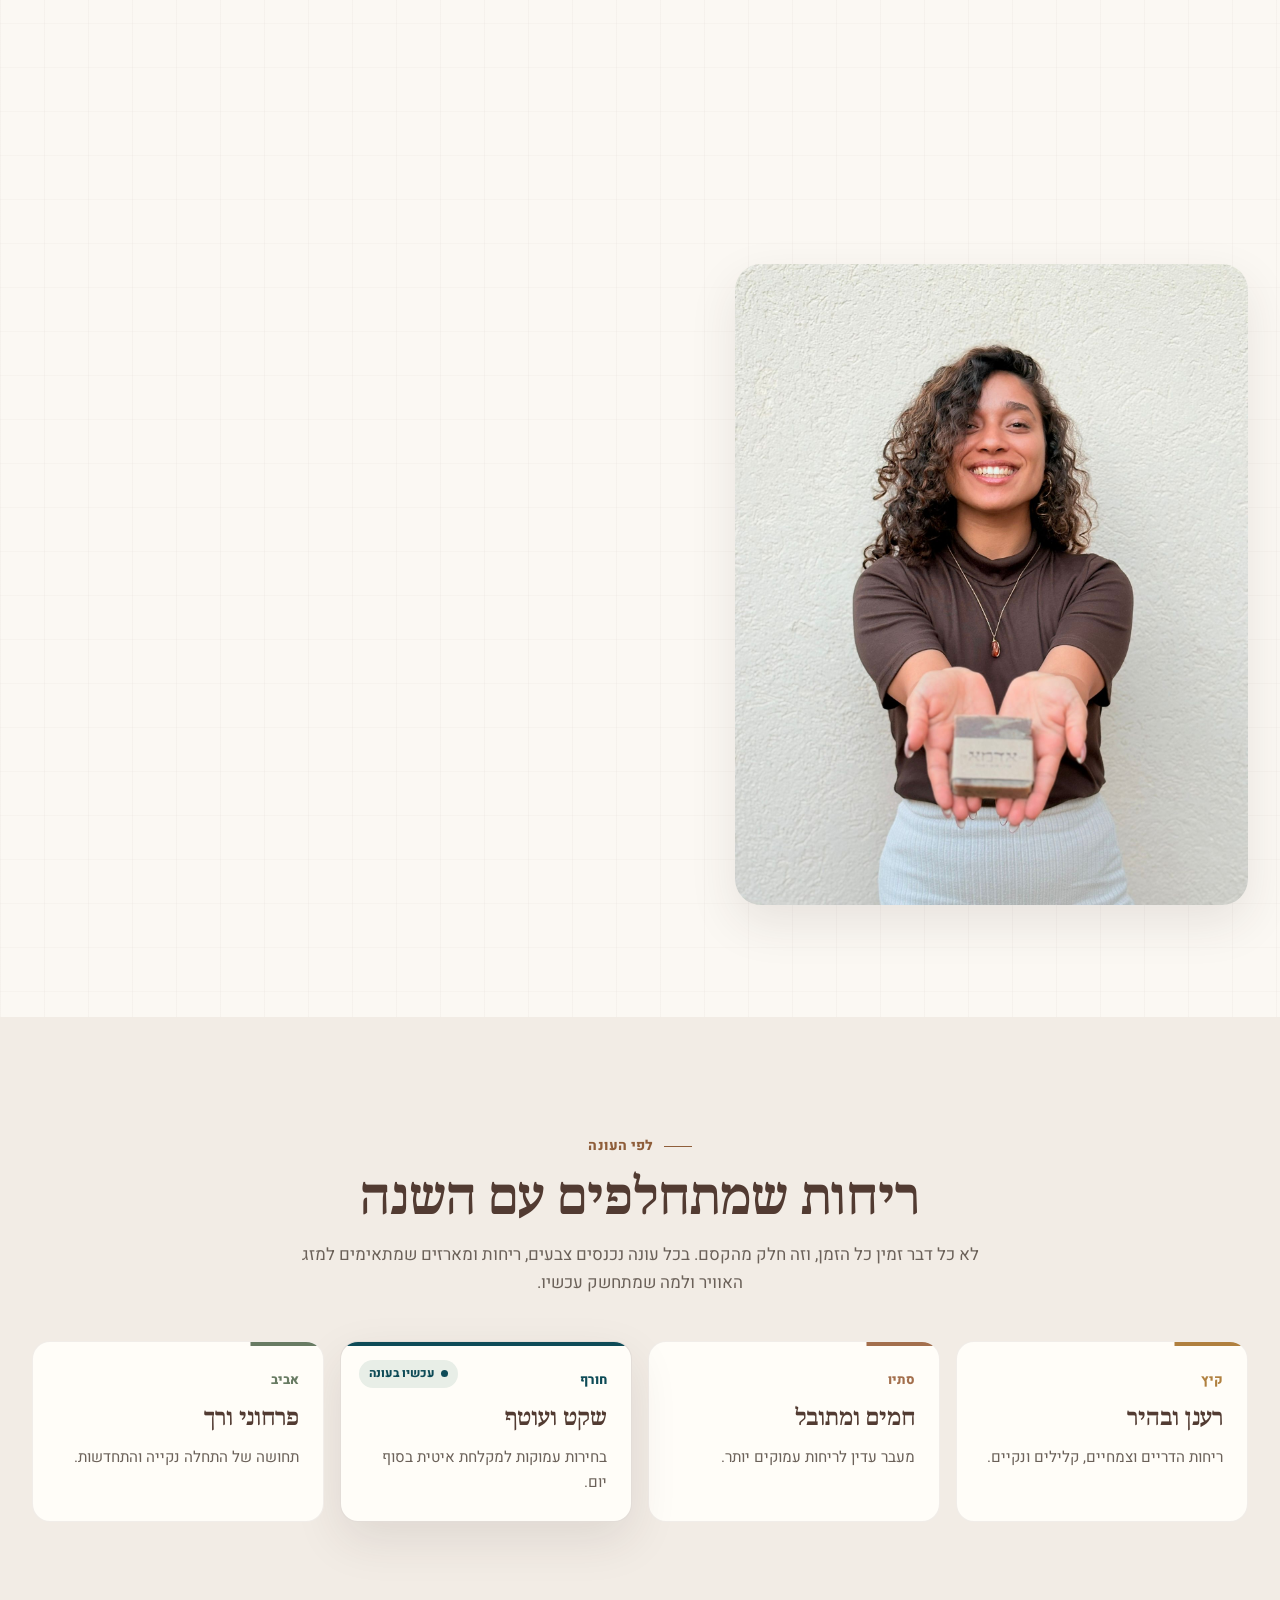
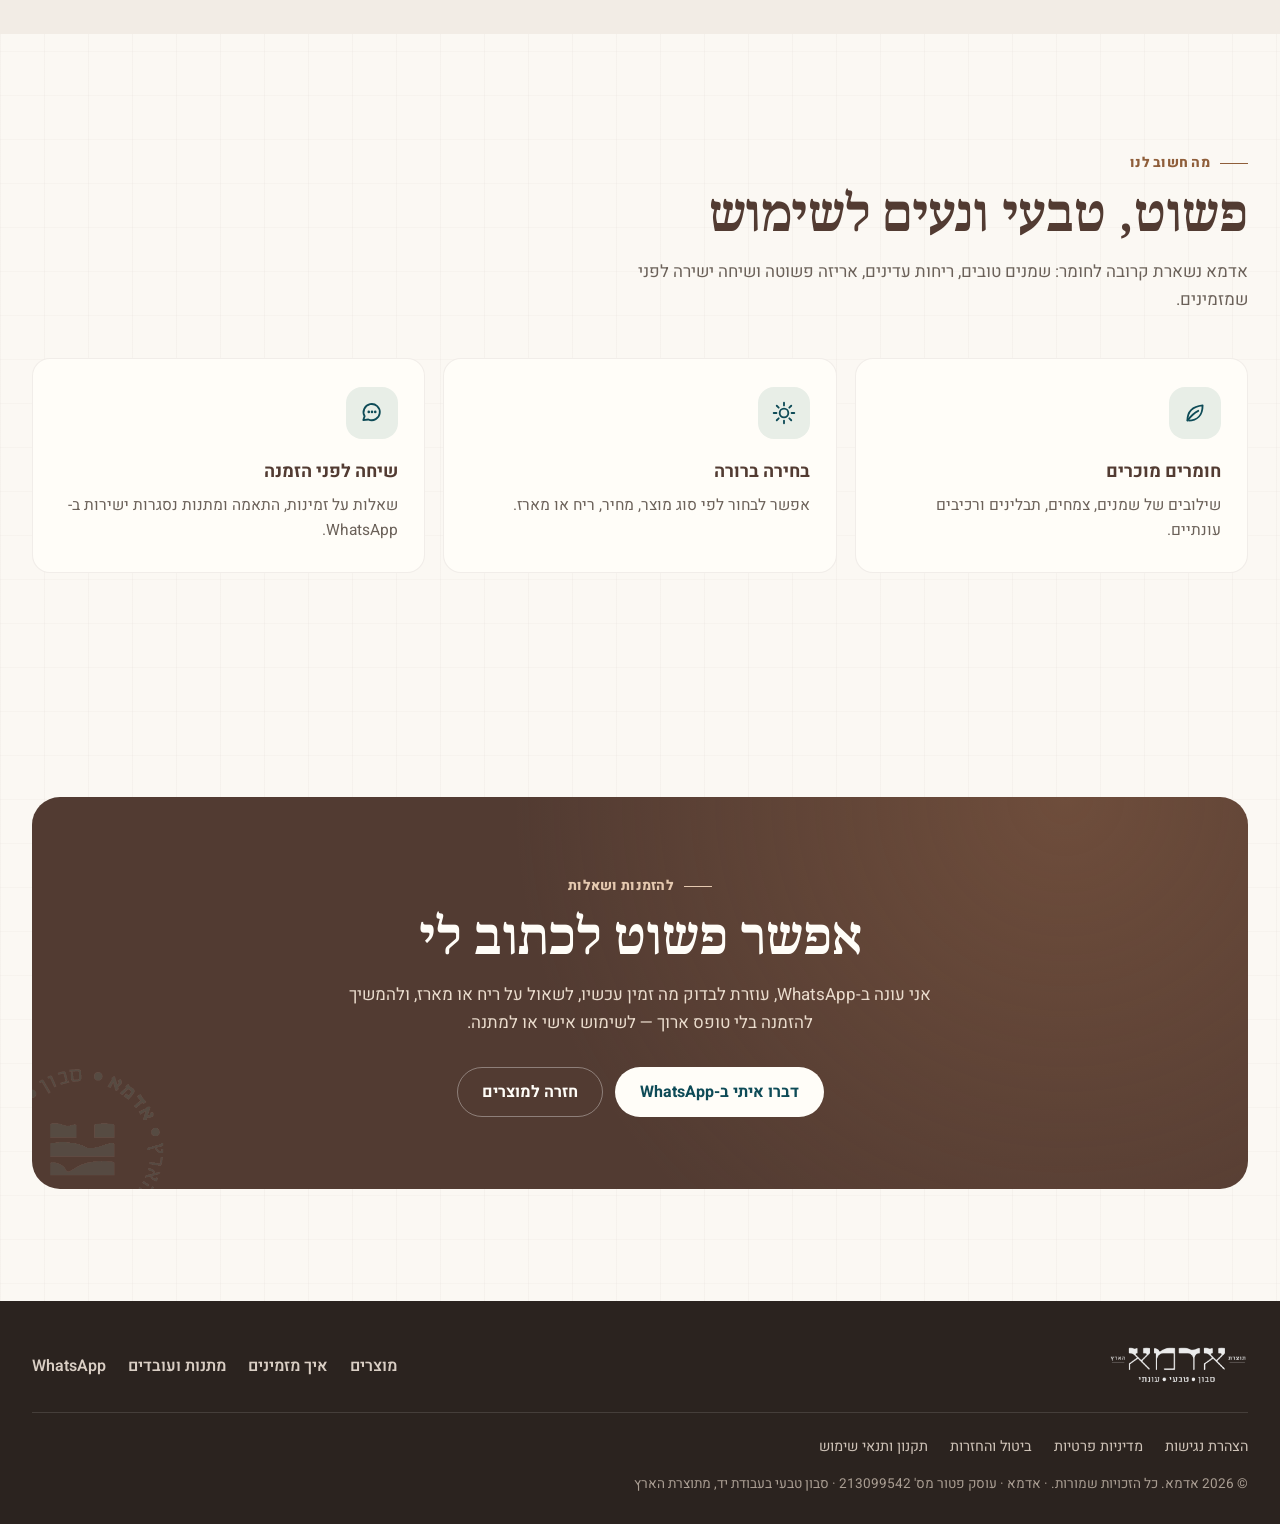
==== commit 7d7d76c3: "Desktop layout: full-width header with larger emblem, 1400px content column, 5-column catalog, quiet" ====
--- a/index.html
+++ b/index.html
@@ -95,6 +95,7 @@
     }
 
     .wrap { width: calc(100% - 40px); max-width: 1180px; margin: 0 auto; }
+    @media (min-width: 1200px) { .wrap { width: calc(100% - 64px); max-width: 1400px; } }
 
     /* ===== Buttons ===== */
     .btn {
@@ -159,6 +160,17 @@
     .brand { display: inline-flex; text-decoration: none; }
     .brand img { width: 48px; height: 48px; object-fit: contain; transform-origin: right center; transition: transform 300ms var(--ease); }
     .topbar.scrolled .brand img { transform: scale(0.9); }
+    @media (min-width: 901px) {
+      :root { --header-h: 88px; }
+      /* The bar spans the whole viewport; the page content below keeps its column. */
+      .topbar .nav.wrap { max-width: none; width: calc(100% - 80px); gap: 32px; }
+      .brand img { width: 64px; height: 64px; }
+      .topbar.scrolled .brand img { transform: scale(0.82); }
+      .nav-links { gap: clamp(28px, 3.2vw, 52px); font-size: 1.05rem; letter-spacing: 0.01em; }
+      .nav-links a { padding: 8px 0; }
+      .cart-btn { min-height: 48px; padding: 0 20px; font-size: 1rem; }
+      .cart-btn .icon { width: 24px; height: 24px; }
+    }
     .nav-links { display: flex; align-items: center; gap: 28px; font-size: 0.95rem; font-weight: 600; color: var(--muted); }
     .nav-links a { position: relative; text-decoration: none; padding: 6px 0; transition: color 160ms ease; }
     .nav-links a::after {
@@ -297,7 +309,29 @@
     .step p { margin: 0 auto; max-width: 260px; color: var(--muted); font-size: 0.95rem; }
 
     /* ===== Catalog ===== */
-    .catalog { padding-top: clamp(56px, 8vw, 96px); }
+    .catalog { padding-top: clamp(56px, 8vw, 96px); position: relative; }
+    /* Wide screens: the margins beside the catalog get a soft wash and a faint emblem, like a watermark */
+    .catalog-side { display: none; }
+    @media (min-width: 1680px) {
+      .catalog-side {
+        display: block; position: absolute; top: 140px; bottom: 80px; width: calc((100% - 1400px) / 2);
+        pointer-events: none; z-index: 0; overflow: hidden;
+      }
+      .catalog-side.is-right { right: 0; }
+      .catalog-side.is-left { left: 0; }
+      .catalog-side::before {
+        content: ""; position: absolute; inset: 0;
+        background: radial-gradient(60% 40% at 50% 30%, rgba(222, 210, 198, 0.55), transparent 70%);
+      }
+      .catalog-side::after {
+        content: ""; position: absolute; width: 260px; height: 260px; top: 220px;
+        background: url("assets/images/adma-emblem-teal.png") center / contain no-repeat;
+        opacity: 0.07; filter: grayscale(1);
+      }
+      .catalog-side.is-right::after { right: 48px; transform: rotate(8deg); }
+      .catalog-side.is-left::after { left: 48px; top: auto; bottom: 220px; transform: rotate(-8deg); }
+      .catalog > .wrap { position: relative; z-index: 1; }
+    }
     .catalog-head { display: flex; align-items: flex-end; justify-content: space-between; gap: 24px; flex-wrap: wrap; }
     .catalog-head .section-head { margin-bottom: 0; }
 
@@ -344,6 +378,7 @@
     .toggle input:focus-visible + .toggle-track { outline: 2px solid var(--forest); outline-offset: 3px; }
 
     .grid { display: grid; grid-template-columns: repeat(4, 1fr); gap: 22px; }
+    @media (min-width: 1500px) { .grid { grid-template-columns: repeat(5, 1fr); gap: 24px; } }
     .card {
       position: relative;
       display: flex; flex-direction: column;
@@ -1008,6 +1043,8 @@
       </section>
 
       <section class="catalog" id="products" aria-labelledby="products-title">
+        <div class="catalog-side is-right" aria-hidden="true"></div>
+        <div class="catalog-side is-left" aria-hidden="true"></div>
         <div class="wrap">
           <div class="catalog-head">
             <div class="section-head" data-reveal>
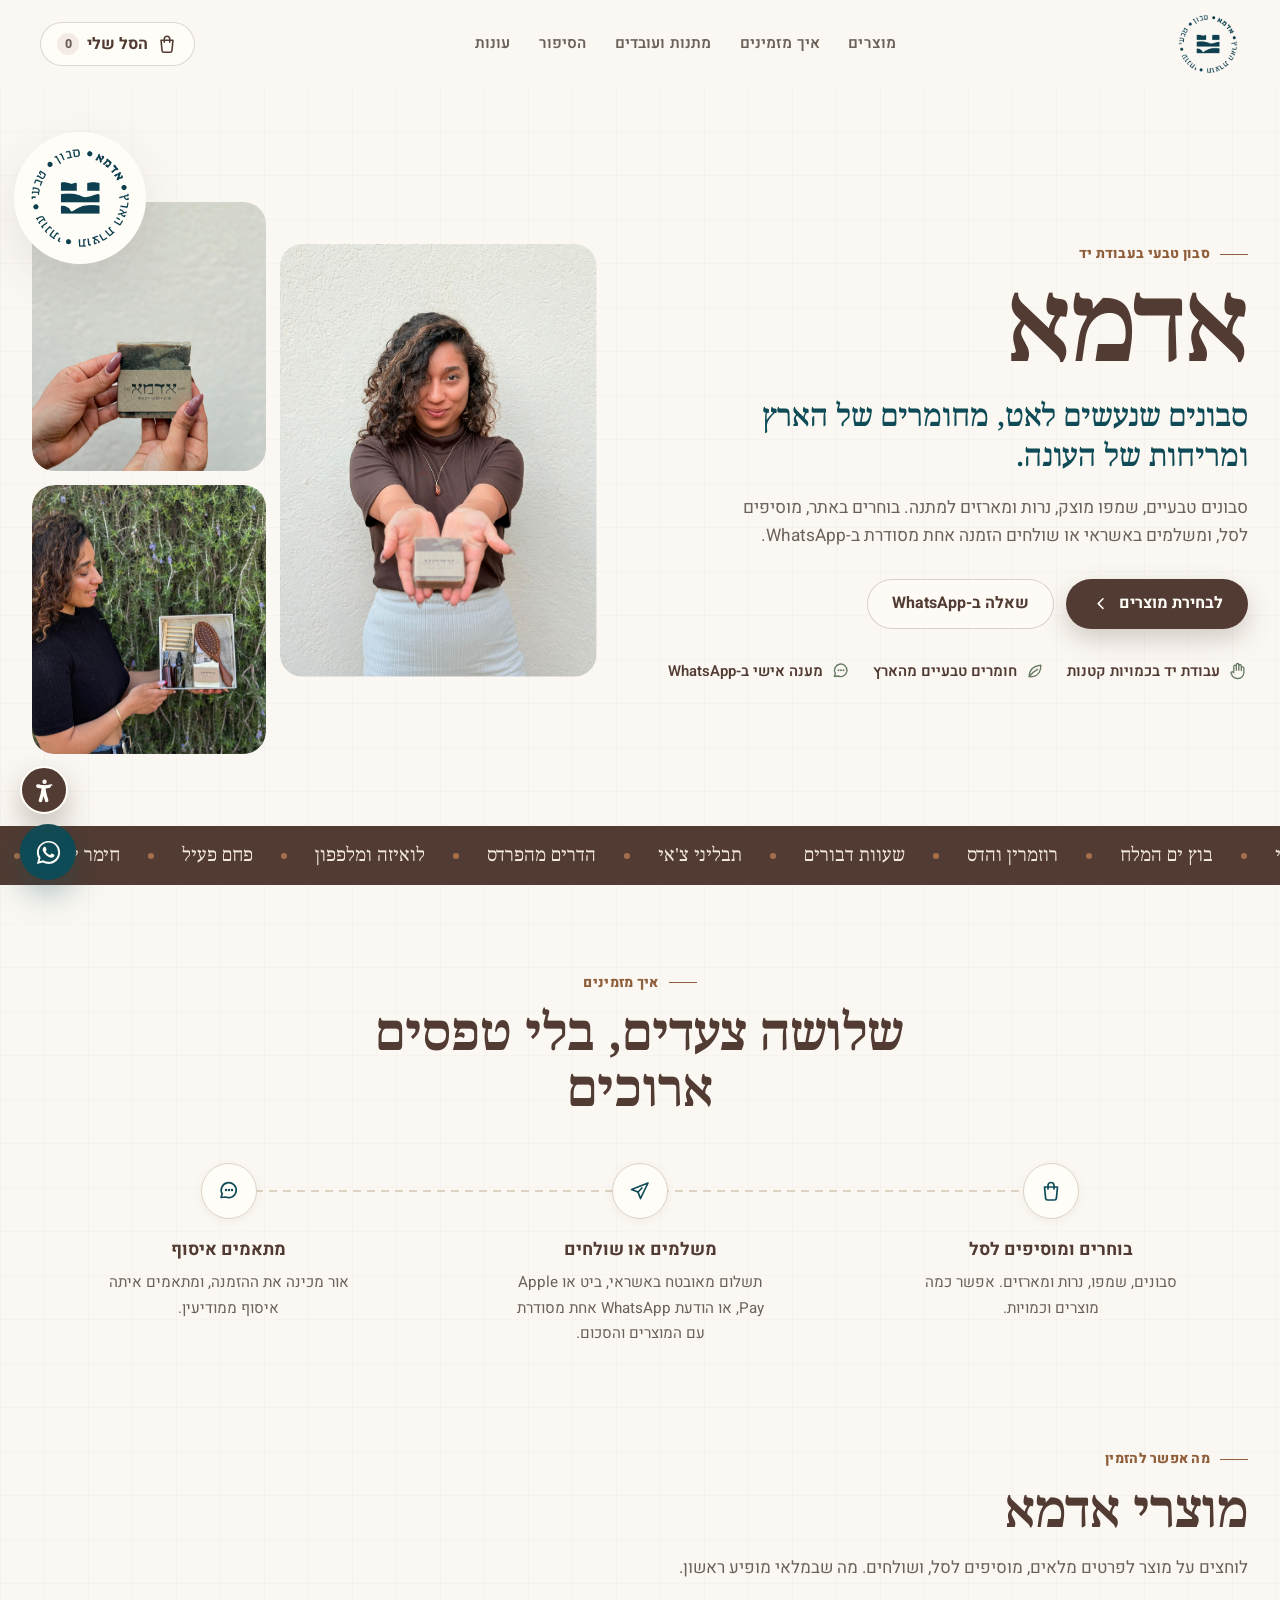
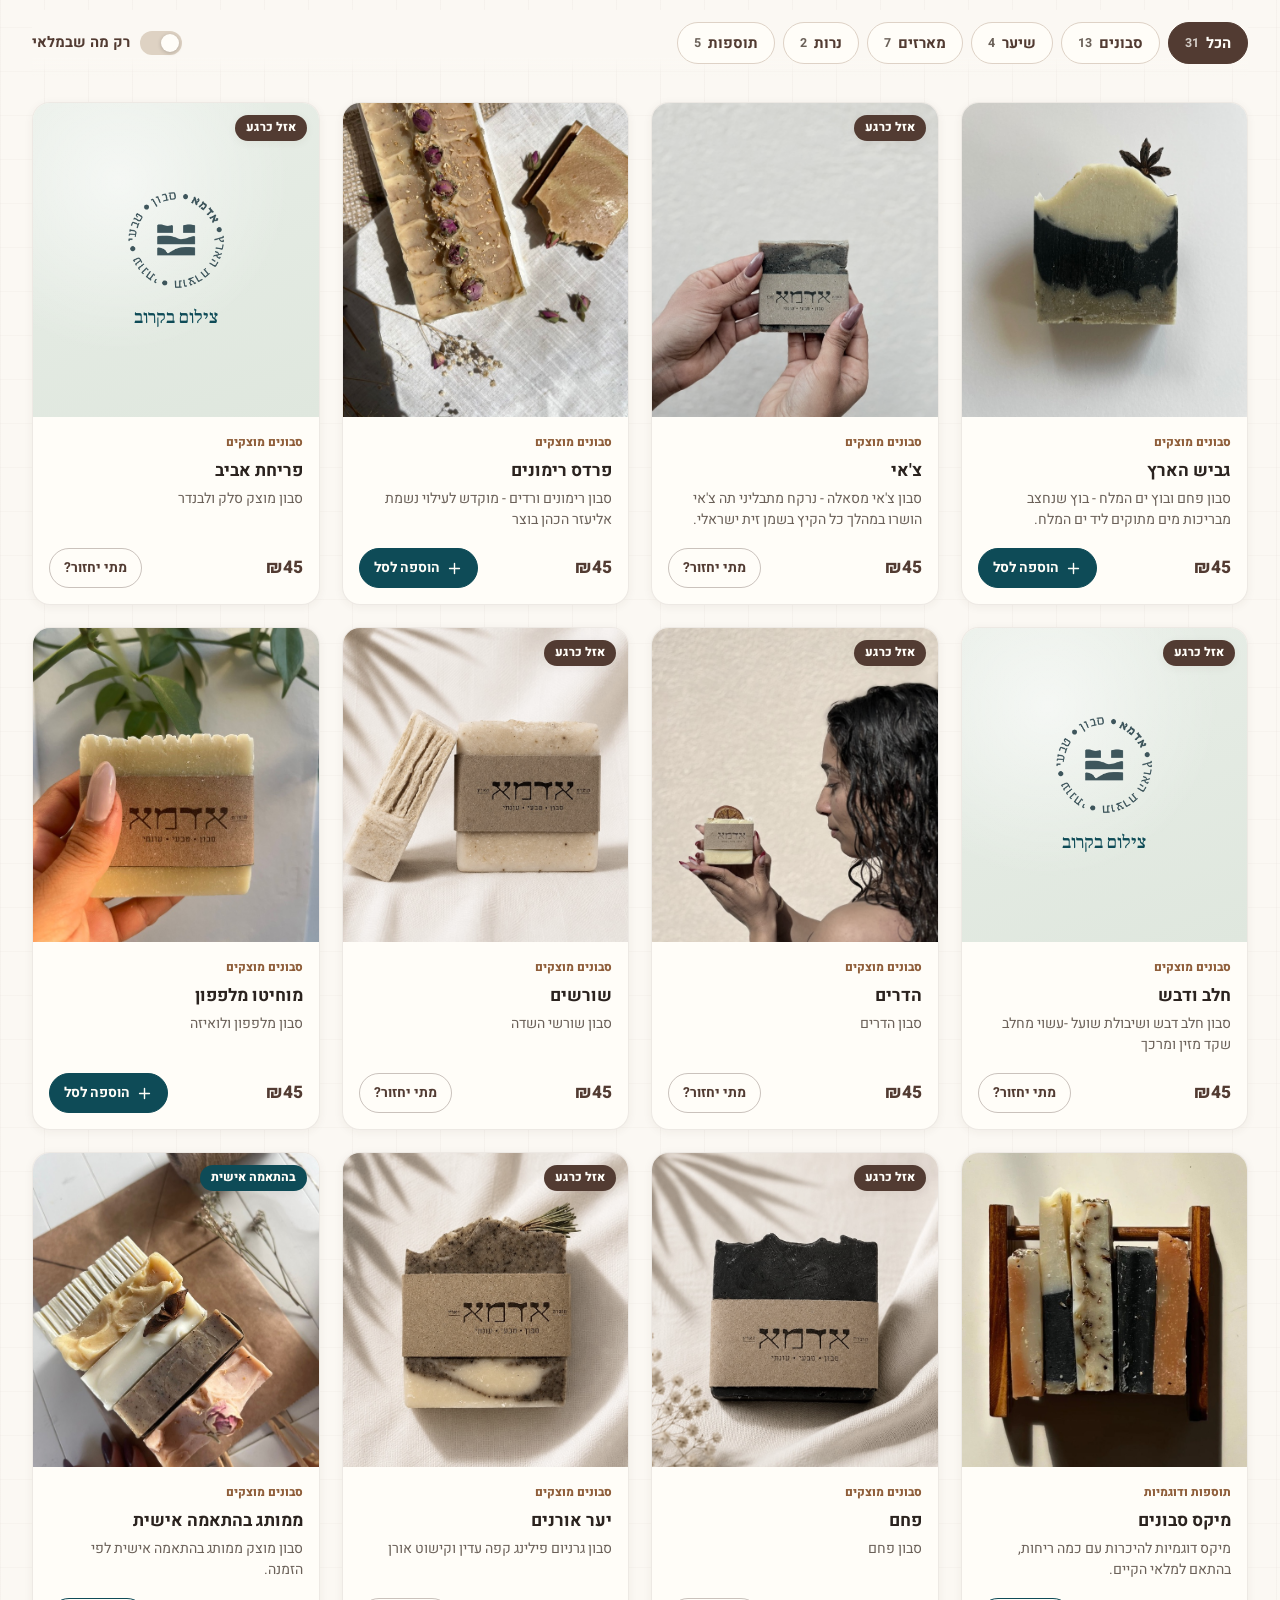
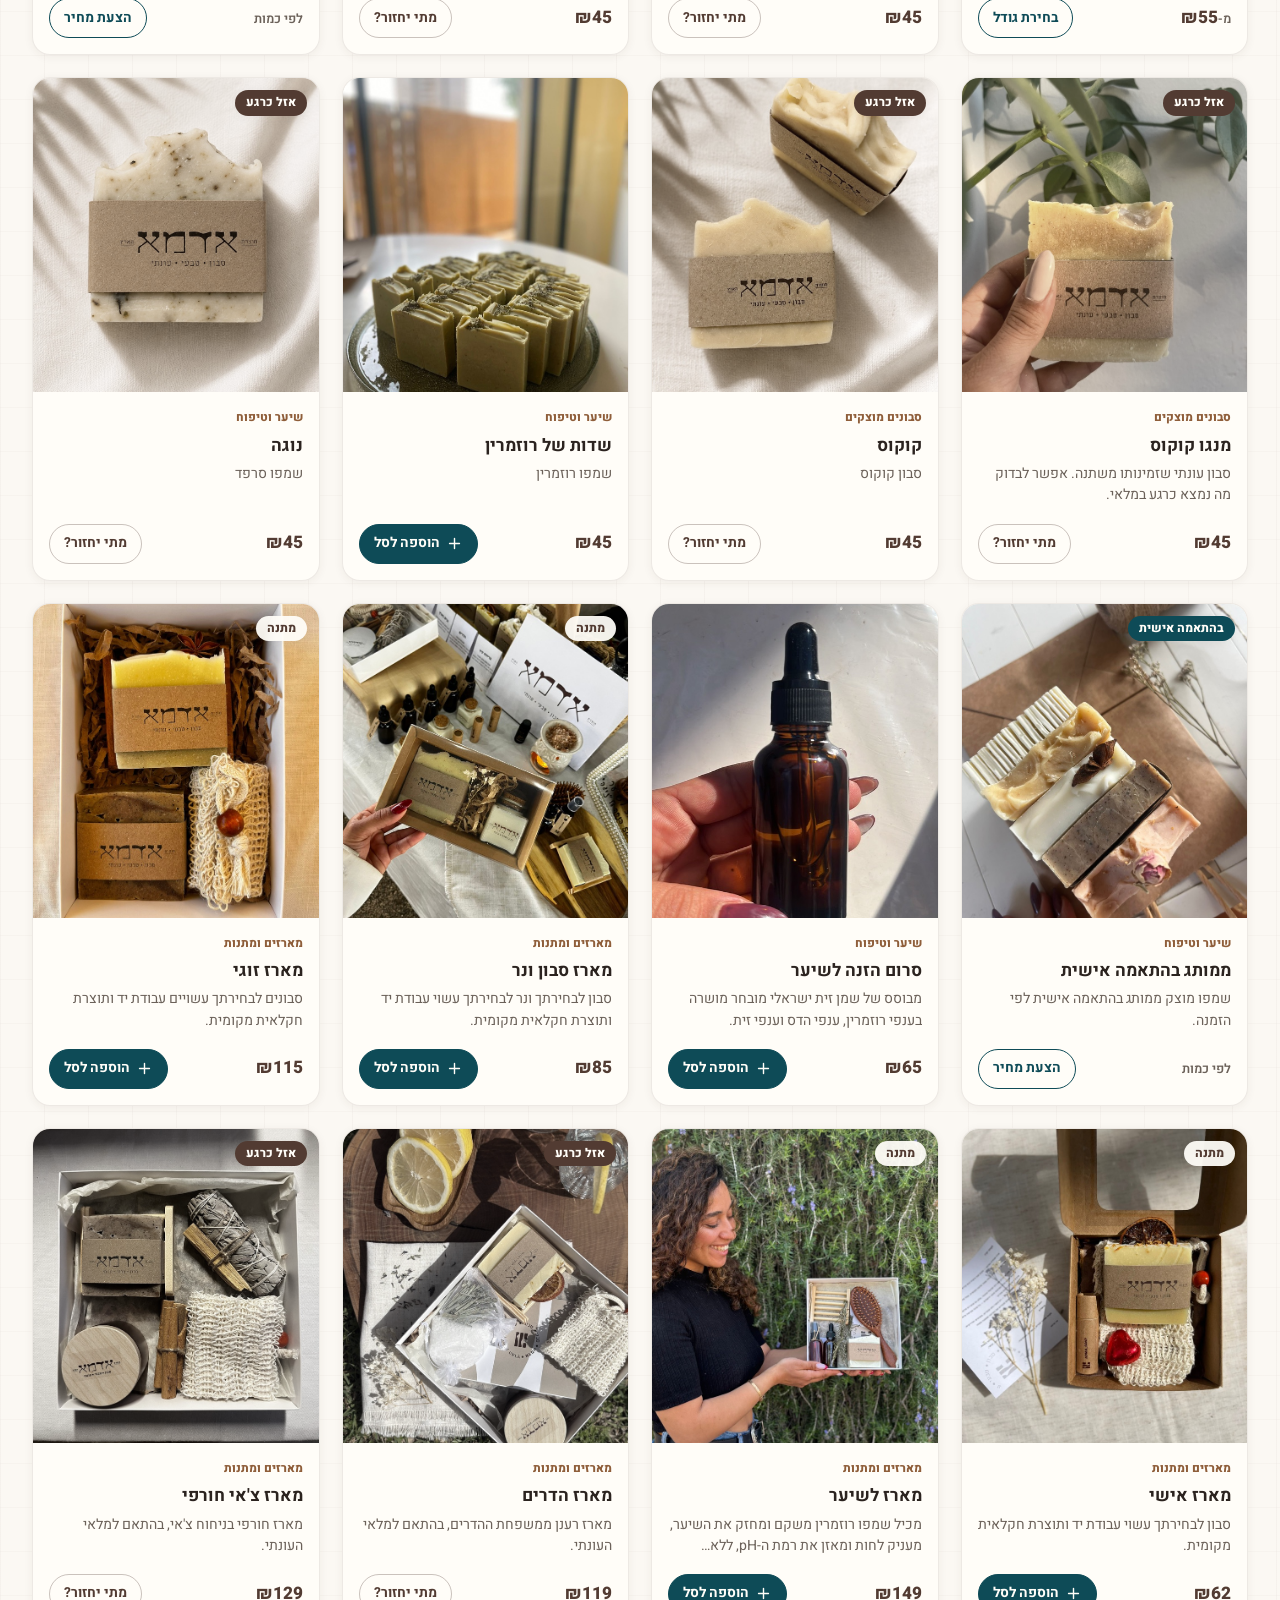
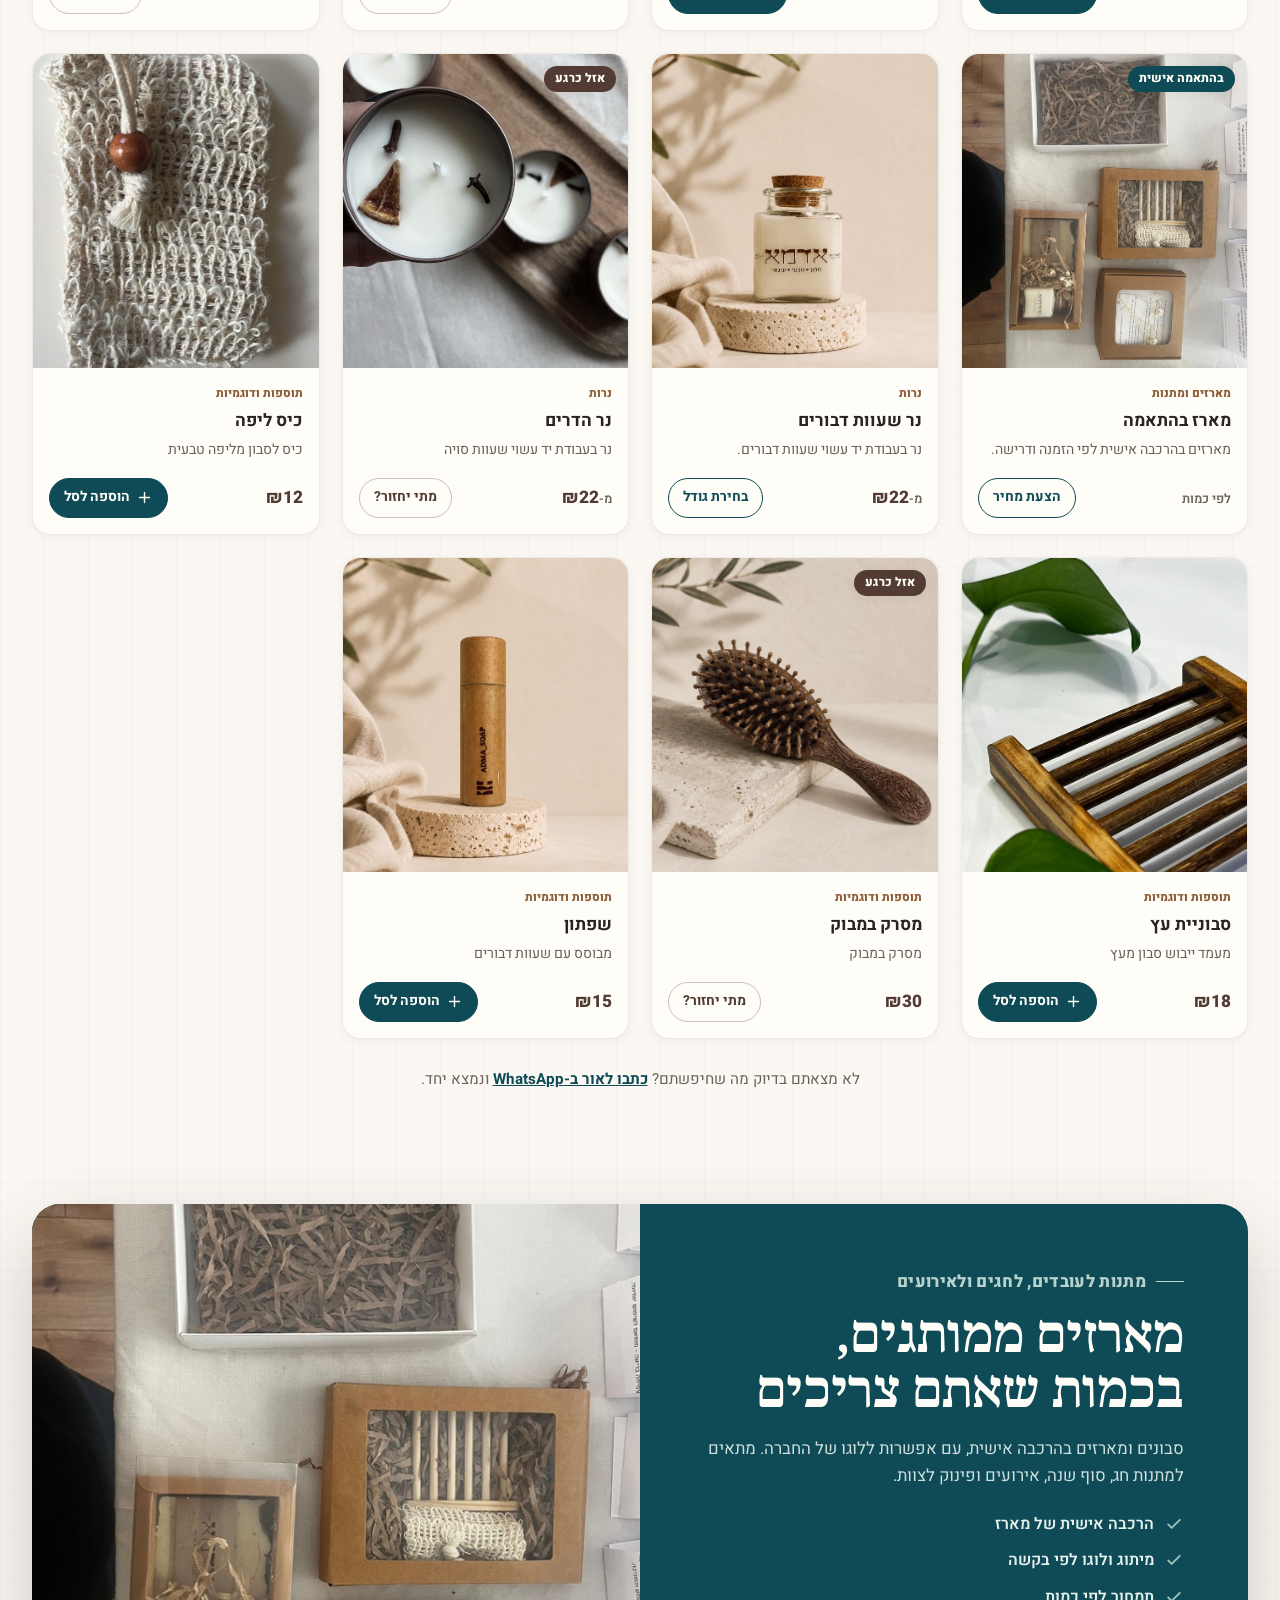
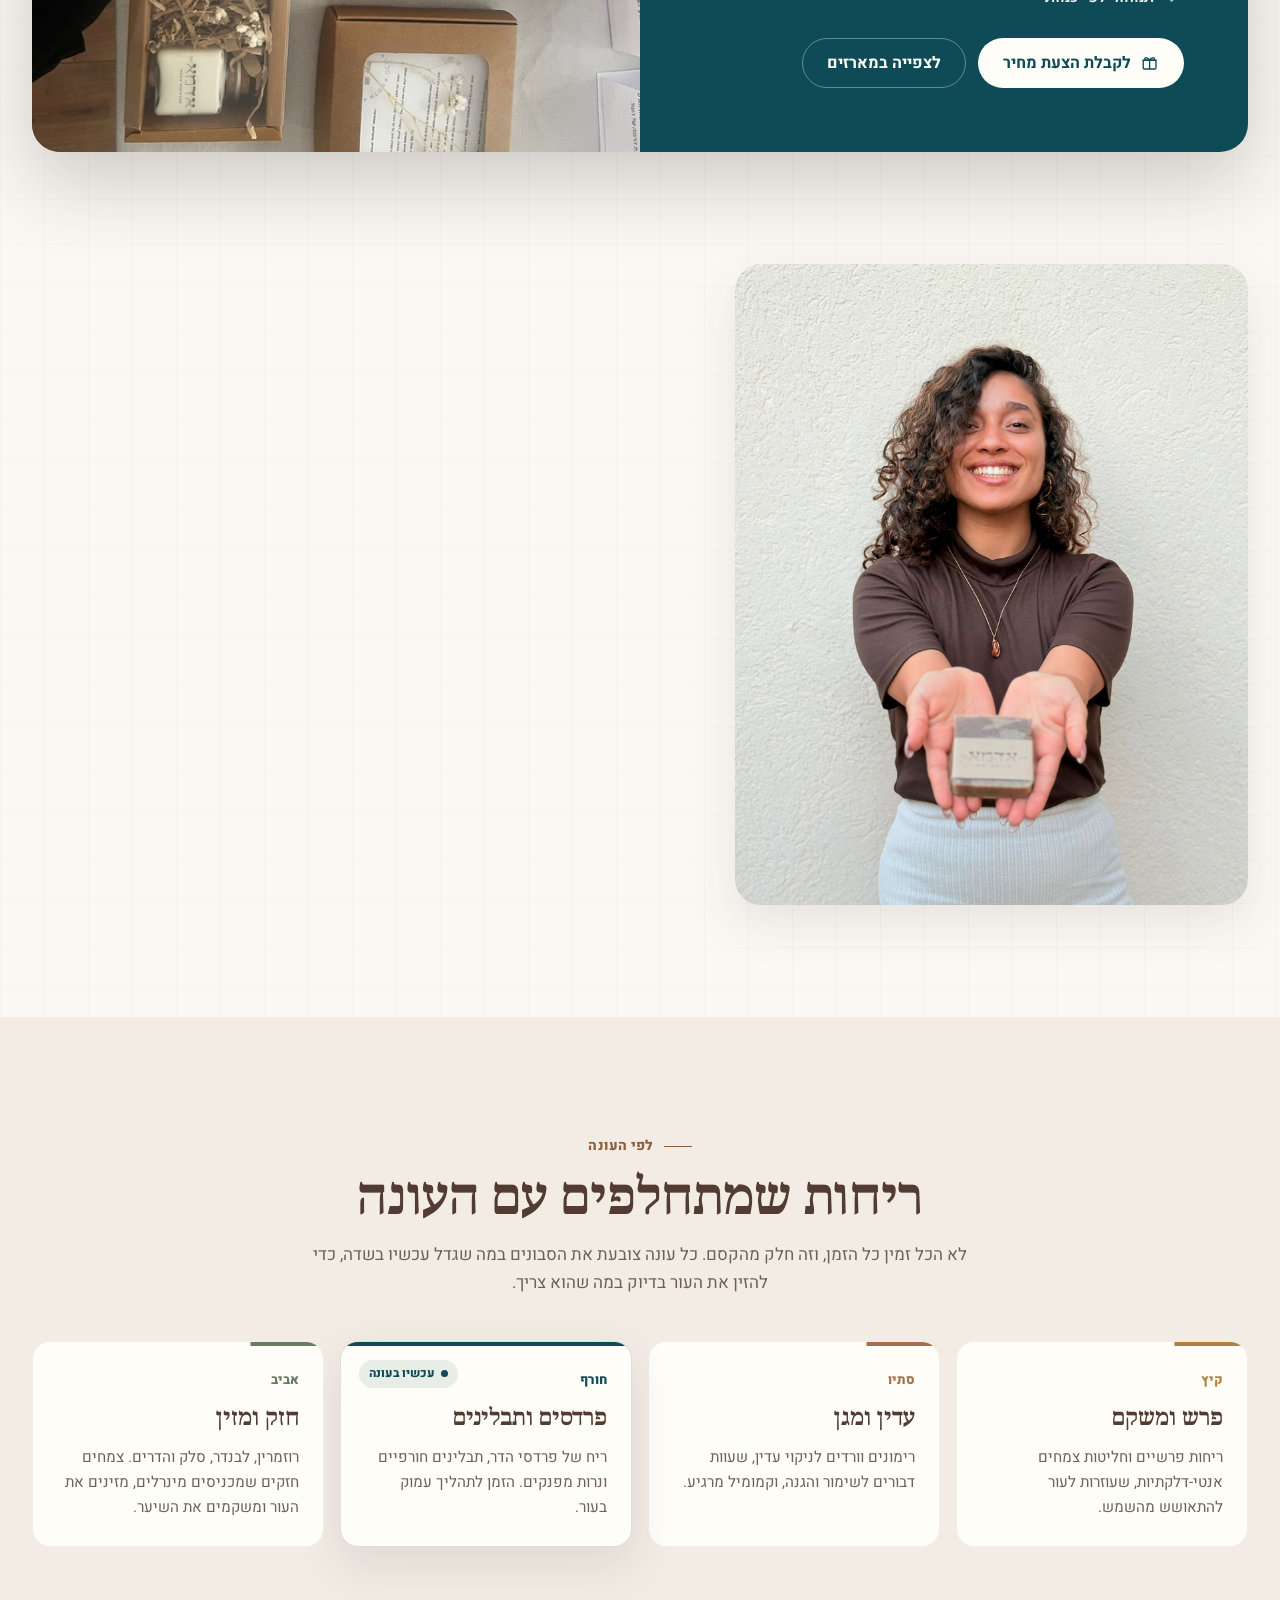
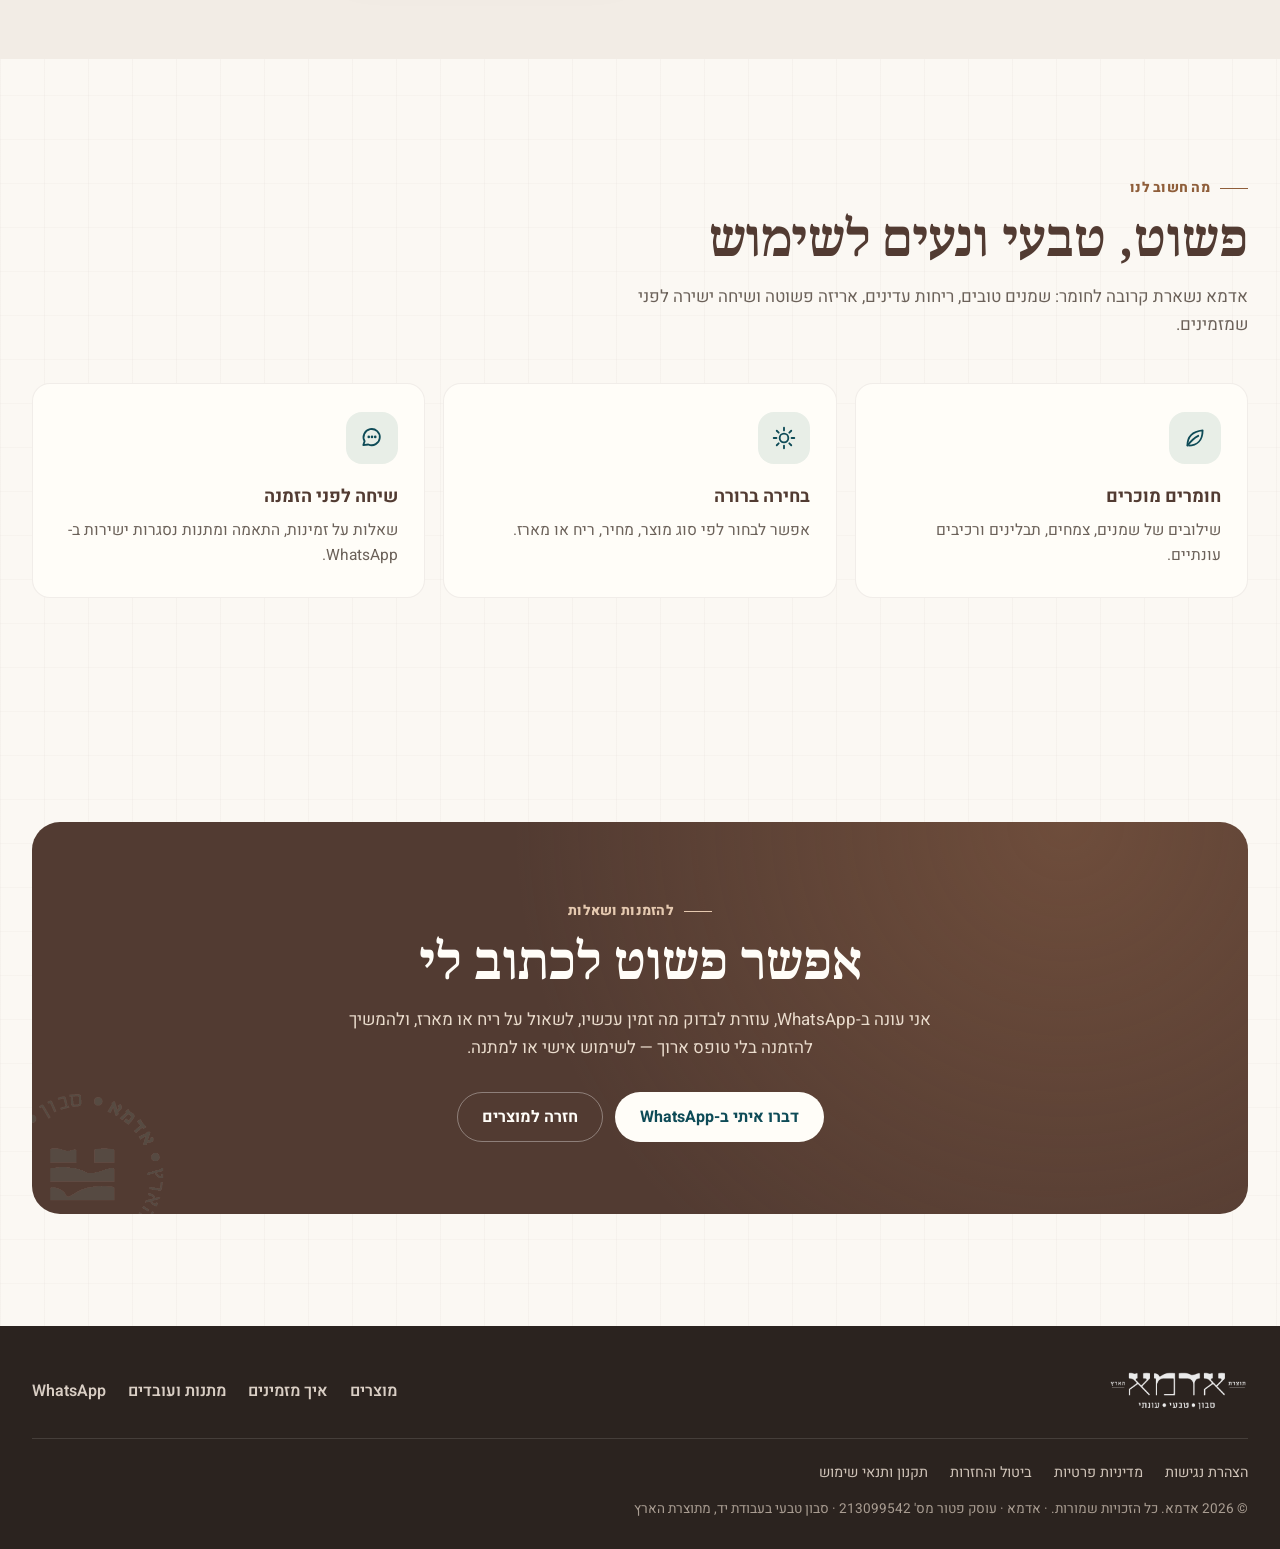
==== commit 2a58a5e9: "Seasons section: Or's copy, tightened Co-Authored-By: Claude Fable 5.1 <noreply@anthropic.com>" ====
--- a/index.html
+++ b/index.html
@@ -1134,29 +1134,29 @@
         <div class="wrap">
           <div class="section-head center" data-reveal>
             <p class="eyebrow">לפי העונה</p>
-            <h2 id="seasons-title">ריחות שמתחלפים עם השנה</h2>
-            <p class="section-lead">לא כל דבר זמין כל הזמן, וזה חלק מהקסם. בכל עונה נכנסים צבעים, ריחות ומארזים שמתאימים למזג האוויר ולמה שמתחשק עכשיו.</p>
+            <h2 id="seasons-title">ריחות שמתחלפים עם העונה</h2>
+            <p class="section-lead">לא הכל זמין כל הזמן, וזה חלק מהקסם. כל עונה צובעת את הסבונים במה שגדל עכשיו בשדה, כדי להזין את העור בדיוק במה שהוא צריך.</p>
           </div>
           <div class="season-grid" data-stagger>
             <article class="season-card summer" data-season="summer" data-reveal>
               <small>קיץ</small>
-              <h3>רענן ובהיר</h3>
-              <p>ריחות הדריים וצמחיים, קלילים ונקיים.</p>
+              <h3>פרש ומשקם</h3>
+              <p>ריחות פרשיים וחליטות צמחים אנטי-דלקתיות, שעוזרות לעור להתאושש מהשמש.</p>
             </article>
             <article class="season-card autumn" data-season="autumn" data-reveal>
               <small>סתיו</small>
-              <h3>חמים ומתובל</h3>
-              <p>מעבר עדין לריחות עמוקים יותר.</p>
+              <h3>עדין ומגן</h3>
+              <p>רימונים וורדים לניקוי עדין, שעוות דבורים לשימור והגנה, וקמומיל מרגיע.</p>
             </article>
             <article class="season-card winter" data-season="winter" data-reveal>
               <small>חורף</small>
-              <h3>שקט ועוטף</h3>
-              <p>בחירות עמוקות למקלחת איטית בסוף יום.</p>
+              <h3>פרדסים ותבלינים</h3>
+              <p>ריח של פרדסי הדר, תבלינים חורפיים ונרות מפנקים. הזמן לתהליך עמוק בעור.</p>
             </article>
             <article class="season-card spring" data-season="spring" data-reveal>
               <small>אביב</small>
-              <h3>פרחוני ורך</h3>
-              <p>תחושה של התחלה נקייה והתחדשות.</p>
+              <h3>חזק ומזין</h3>
+              <p>רוזמרין, לבנדר, סלק והדרים. צמחים חזקים שמכניסים מינרלים, מזינים את העור ומשקמים את השיער.</p>
             </article>
           </div>
         </div>
